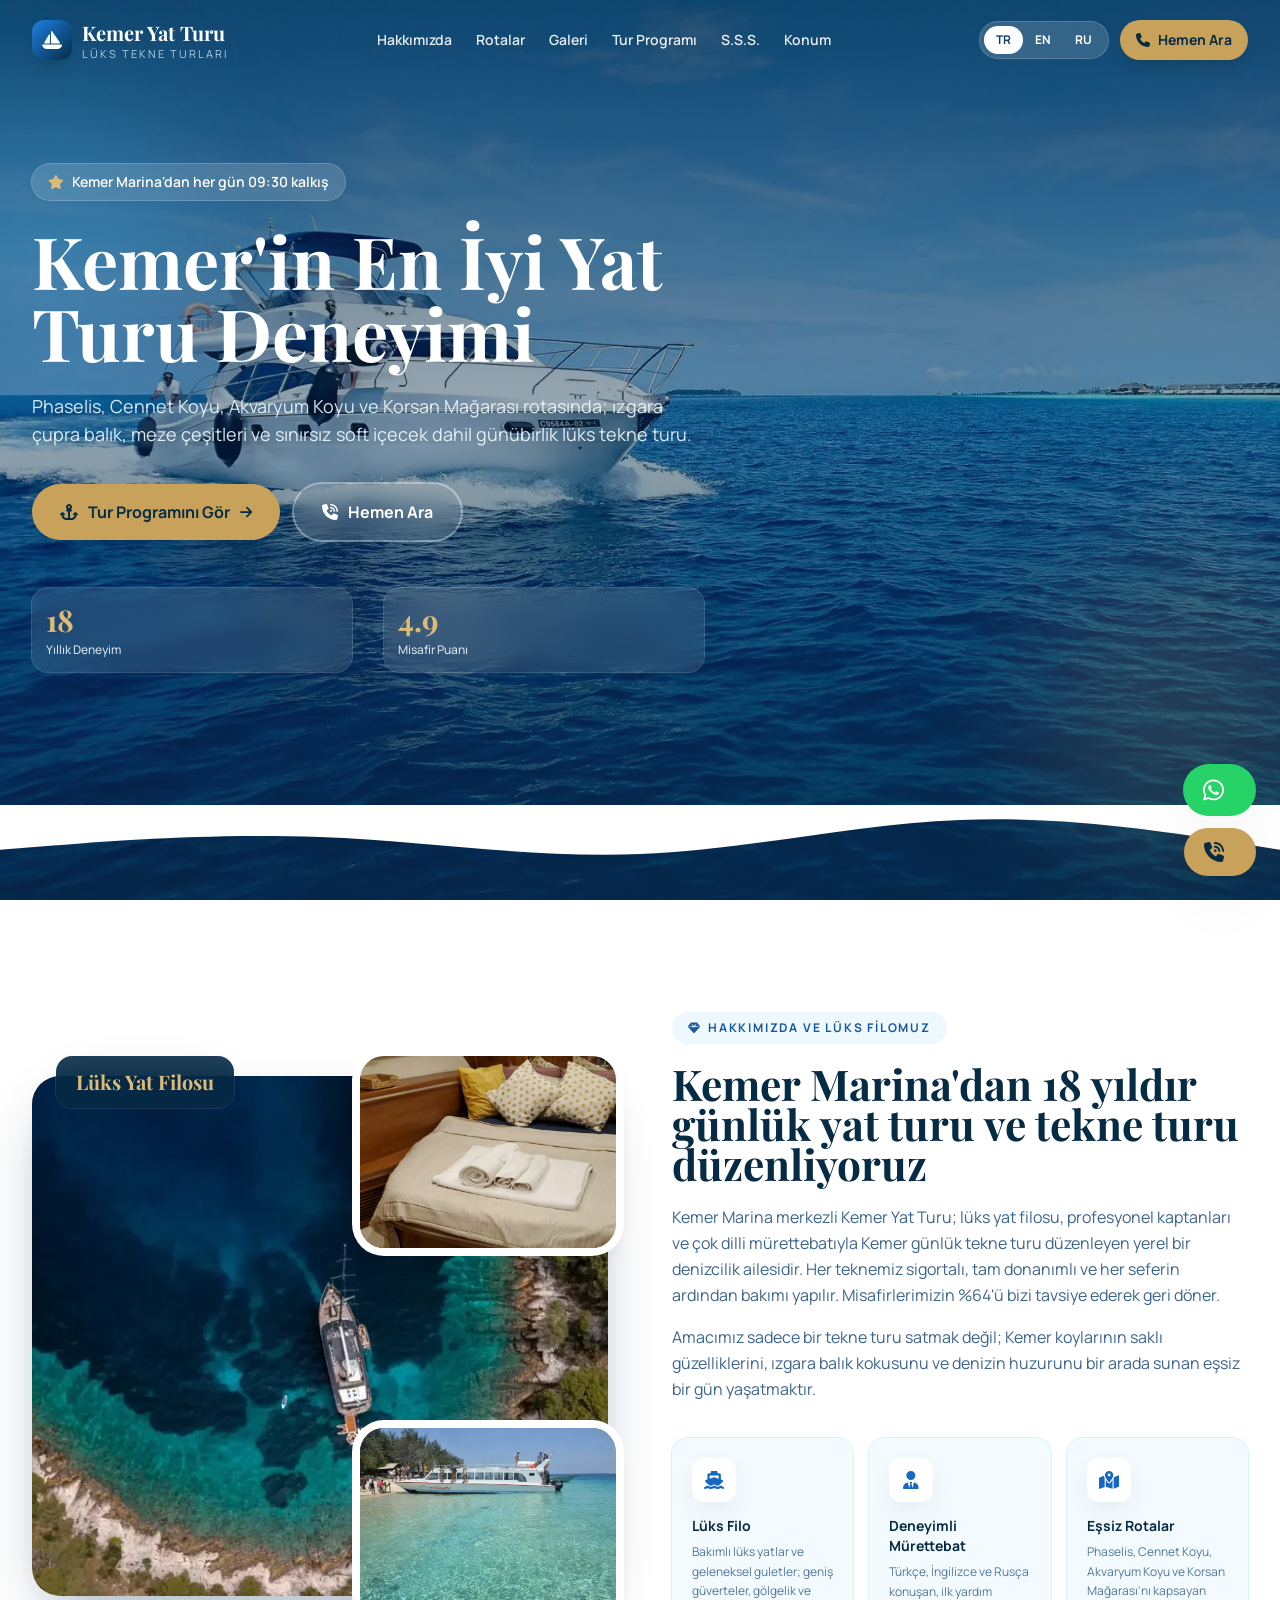
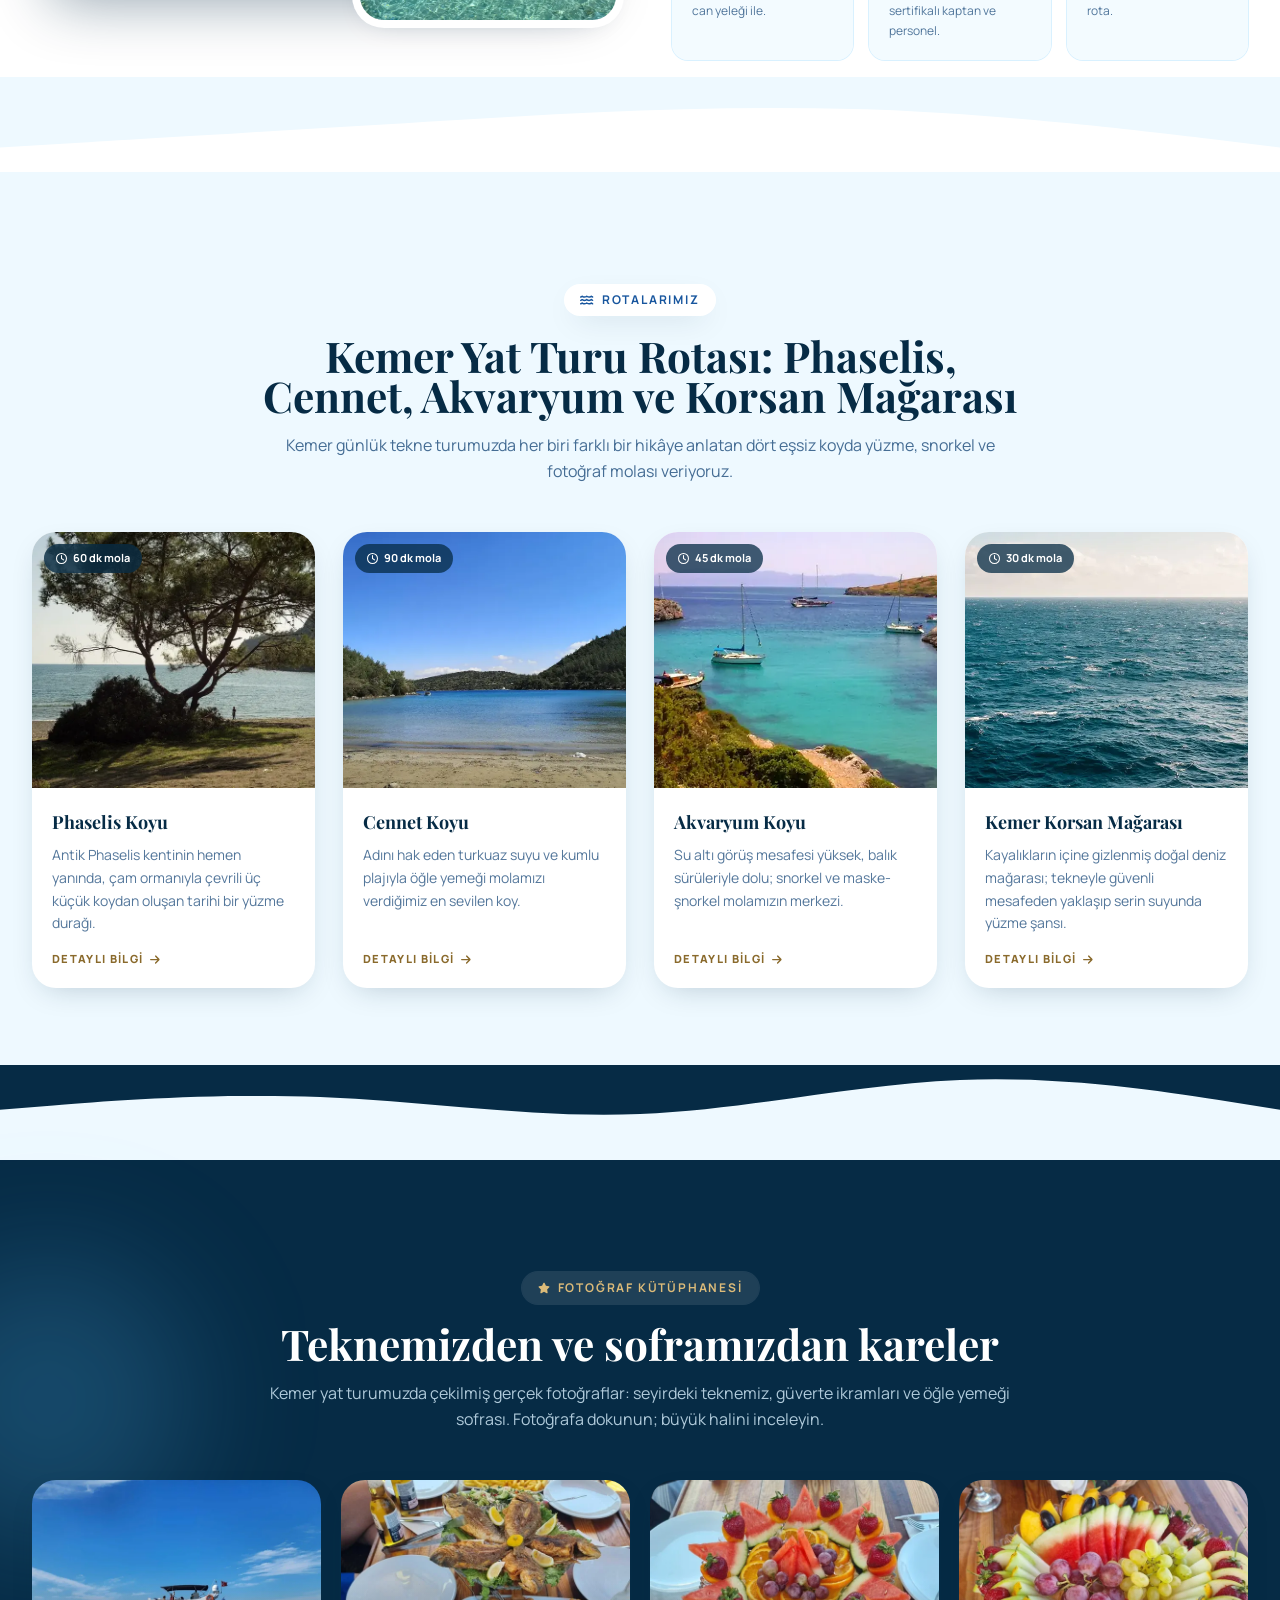
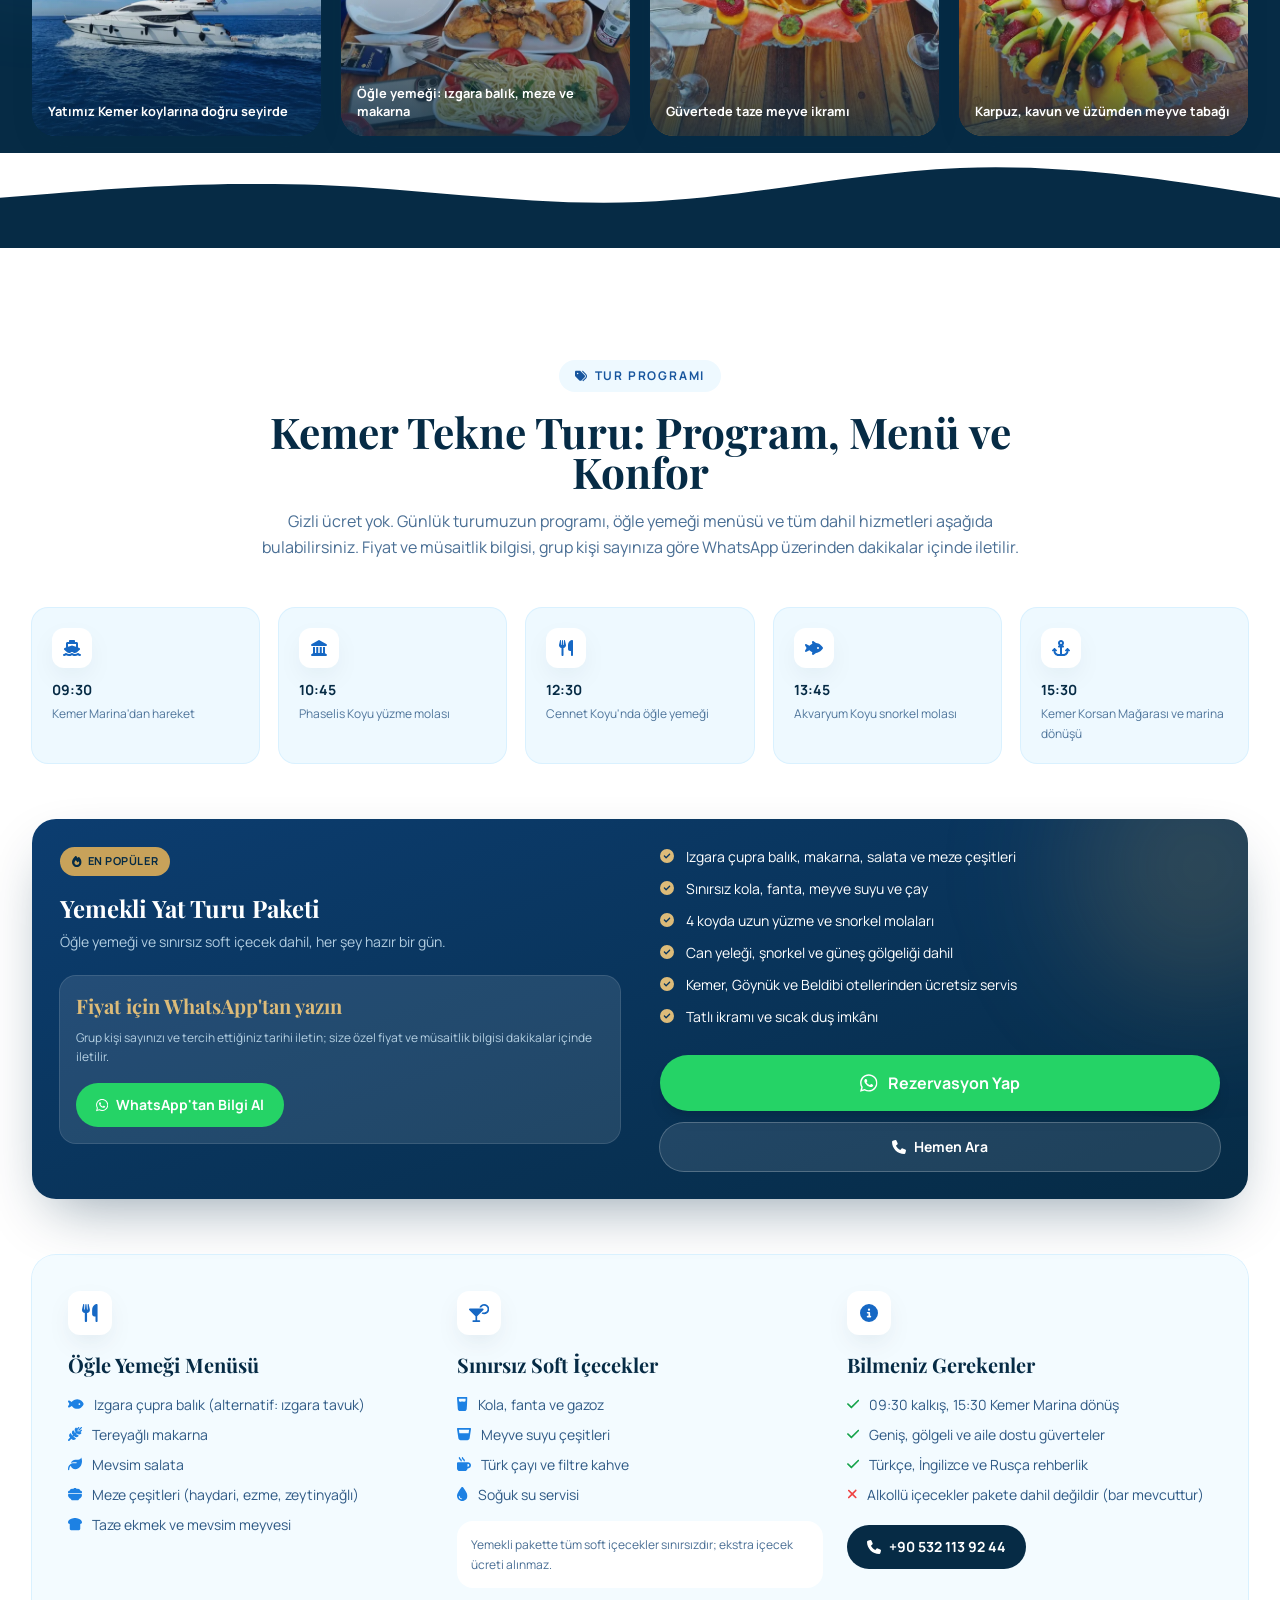
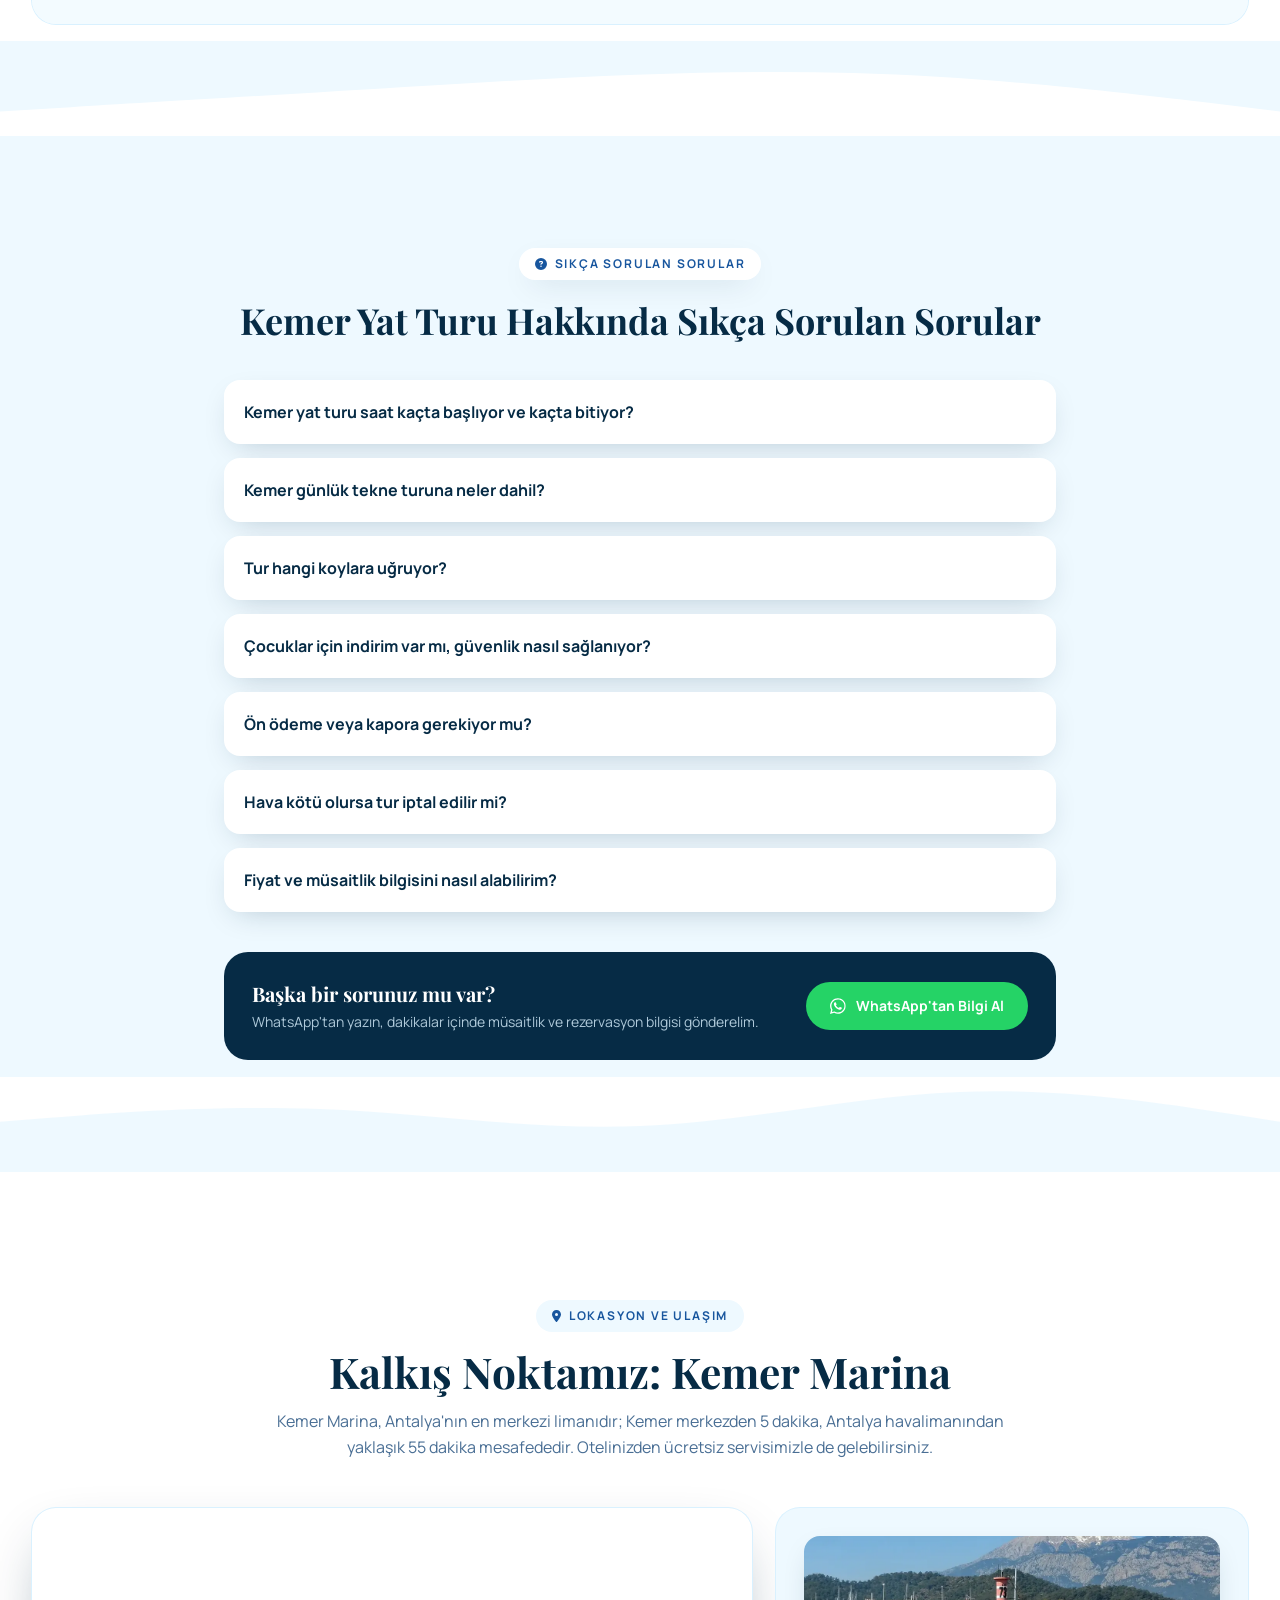
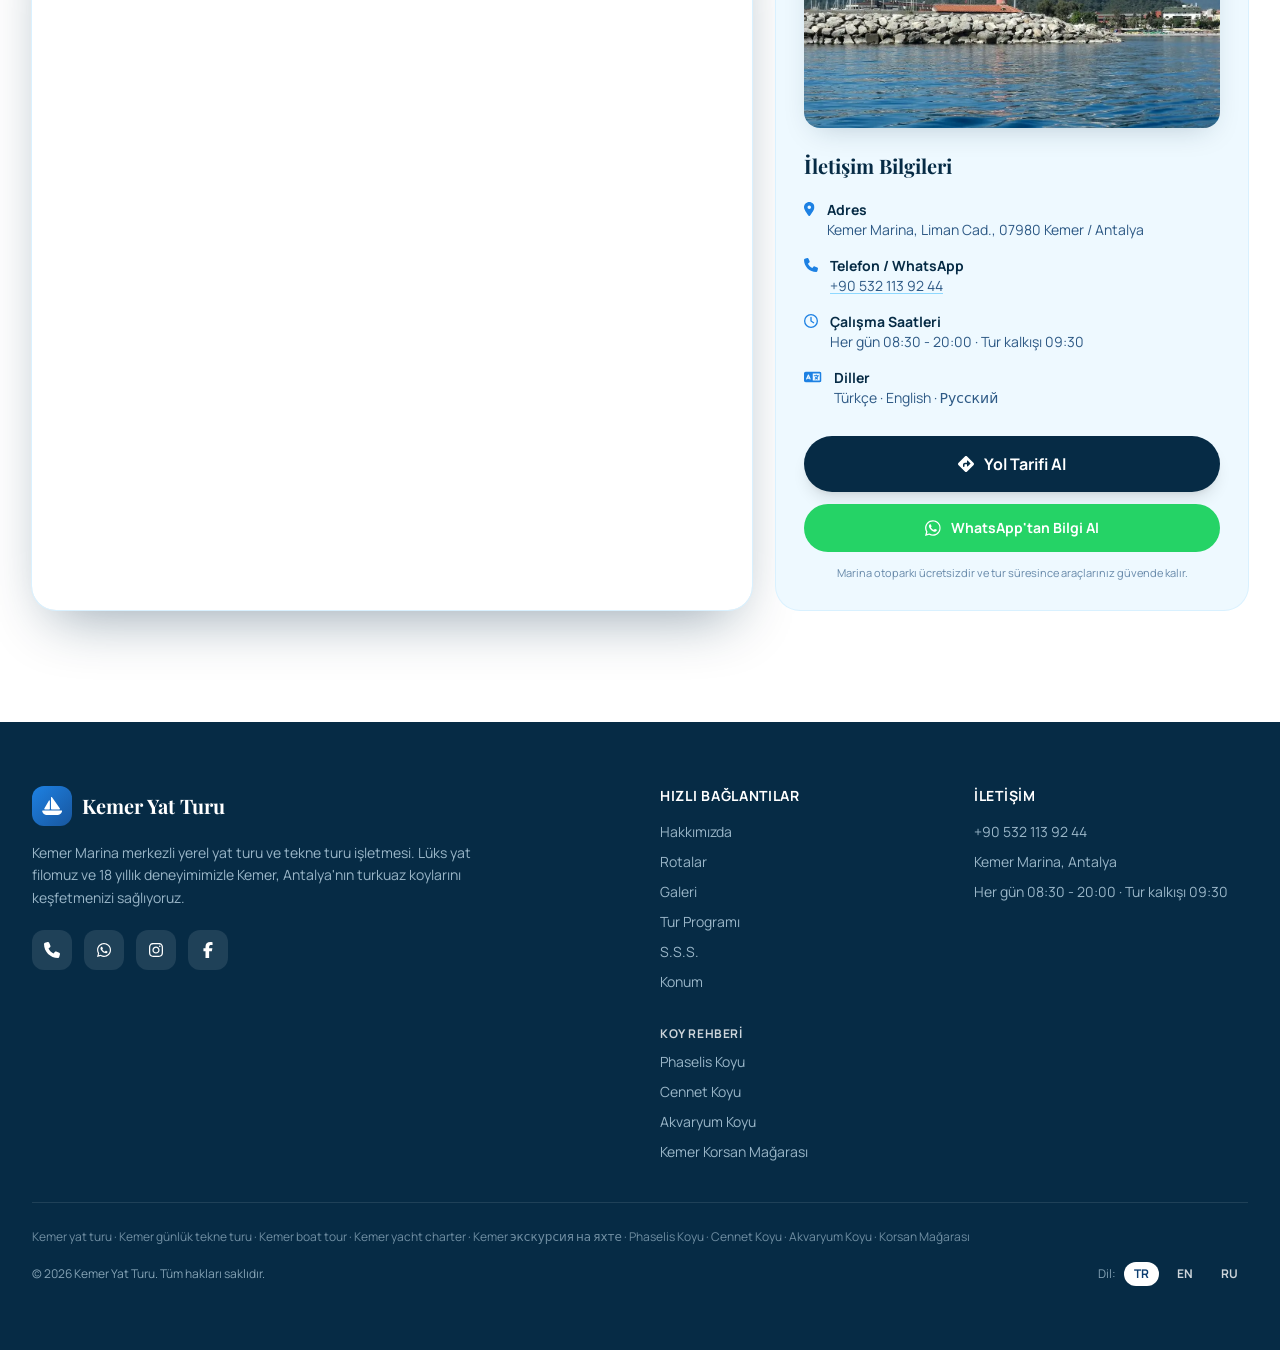
==== index.html @ eb27cef6 "Add files via upload" ====
<!DOCTYPE html>
<html lang="tr" dir="ltr">
<head>
<meta charset="UTF-8">
<meta name="viewport" content="width=device-width, initial-scale=1.0">
<meta name="theme-color" content="#062b45">

<!-- ============ TEMEL SEO ============ -->
<title>Kemer Yat Turu | Günlük Tekne Turu ve Koy Rotaları</title>
<meta name="description" content="Kemer yat turu &amp; günlük tekne turu: Phaselis, Cennet Koyu, Akvaryum Koyu ve Korsan Mağarası rotaları. 09:30 Kemer Marina kalkış, öğle yemeği ve sınırsız soft içecek dahil. Fiyat ve müsaitlik için WhatsApp'tan yazın.">
<meta name="format-detection" content="telephone=no, address=no, email=no">
<meta name="robots" content="index, follow, max-image-preview:large, max-snippet:-1">
<meta name="author" content="Kemer Yat Turu">
<link rel="canonical" href="https://www.kemeryatturu.com/">
<link rel="alternate" hreflang="tr" href="https://www.kemeryatturu.com/">
<link rel="alternate" hreflang="x-default" href="https://www.kemeryatturu.com/">

<!-- ============ OPEN GRAPH / TWITTER ============ -->
<meta property="og:type" content="website">
<meta property="og:site_name" content="Kemer Yat Turu">
<meta property="og:locale" content="tr_TR">
<meta property="og:locale:alternate" content="en_US">
<meta property="og:locale:alternate" content="ru_RU">
<meta property="og:title" content="Kemer Yat Turu | Kemer'in En İyi Yat Turu Deneyimi">
<meta property="og:description" content="Lüks yat filosu, Phaselis ve Cennet Koyu rotaları, öğün ve sınırsız içecek dahil günlük tekne turu. Kemer Marina'dan 09:30 kalkış.">
<meta property="og:url" content="https://www.kemeryatturu.com/">
<meta property="og:image" content="https://www.kemeryatturu.com/images/hero-yacht.jpg">
<meta property="og:image:type" content="image/jpeg">
<meta property="og:image:width" content="1920">
<meta property="og:image:height" content="1320">
<meta property="og:image:alt" content="Kemer'de turkuaz denizde seyreden lüks yat – günlük tekne turu">
<meta name="twitter:card" content="summary_large_image">
<meta name="twitter:title" content="Kemer Yat Turu | Kemer'in En İyi Yat Turu Deneyimi">
<meta name="twitter:description" content="Phaselis, Cennet Koyu, Akvaryum Koyu ve Korsan Mağarası rotalı günlük yat turu. Kemer Marina 09:30 kalkış.">
<meta name="twitter:image" content="https://www.kemeryatturu.com/images/hero-yacht.jpg">
<meta name="twitter:image:alt" content="Kemer'de turkuaz denizde seyreden lüks yat – günlük tekne turu">

<link rel="icon" href="data:image/svg+xml,%3Csvg xmlns='http://www.w3.org/2000/svg' viewBox='0 0 32 32'%3E%3Crect width='32' height='32' rx='7' fill='%23062b45'/%3E%3Cpath d='M6 21h20l-2 4H8z' fill='%2338bdf8'/%3E%3Cpath d='M16 6l8 13H8z' fill='%23c8a25a'/%3E%3C/svg%3E">

<!-- ============ PERFORMANS ============ -->
<link rel="preload" as="font" type="font/woff2" href="assets/fonts/playfair-display-700-latin.woff2" crossorigin>
<link rel="preload" as="font" type="font/woff2" href="assets/fonts/playfair-display-700-latin-ext.woff2" crossorigin>
<link rel="preload" as="image" href="images/hero-yacht-1080.webp" type="image/webp" media="(max-width: 767px)" fetchpriority="high">
<link rel="preload" as="image" href="images/hero-yacht.webp" type="image/webp" media="(min-width: 768px)" fetchpriority="high">
<!-- Fontlar: self-host (assets/fonts/*.woff2) - Google Fonts CDN bagimliligi yok.
     @font-face tanimlari sayfaya gomuldu; kritik yolda ek istek olusmaz. -->
<style>
/* ==========================================================================
   Yerel font tanimlari (self-host) - Google Fonts CDN yerine
   Manrope 400/500/600/700/800, Playfair Display 600/700 (latin + latin-ext)
   Onbellek: vercel.json -> /assets/fonts/*.woff2 (immutable, 1 yil)
   ========================================================================== */
@font-face{font-family:'Manrope';font-style:normal;font-weight:400;font-display:swap;src:url('assets/fonts/manrope-400-latin-ext.woff2') format('woff2');unicode-range:U+0100-02BA, U+02BD-02C5, U+02C7-02CC, U+02CE-02D7, U+02DD-02FF, U+0304, U+0308, U+0329, U+1D00-1DBF, U+1E00-1E9F, U+1EF2-1EFF, U+2020, U+20A0-20AB, U+20AD-20C0, U+2113, U+2C60-2C7F, U+A720-A7FF}
@font-face{font-family:'Manrope';font-style:normal;font-weight:400;font-display:swap;src:url('assets/fonts/manrope-400-latin.woff2') format('woff2');unicode-range:U+0000-00FF, U+0131, U+0152-0153, U+02BB-02BC, U+02C6, U+02DA, U+02DC, U+0304, U+0308, U+0329, U+2000-206F, U+20AC, U+2122, U+2191, U+2193, U+2212, U+2215, U+FEFF, U+FFFD}
@font-face{font-family:'Manrope';font-style:normal;font-weight:500;font-display:swap;src:url('assets/fonts/manrope-500-latin-ext.woff2') format('woff2');unicode-range:U+0100-02BA, U+02BD-02C5, U+02C7-02CC, U+02CE-02D7, U+02DD-02FF, U+0304, U+0308, U+0329, U+1D00-1DBF, U+1E00-1E9F, U+1EF2-1EFF, U+2020, U+20A0-20AB, U+20AD-20C0, U+2113, U+2C60-2C7F, U+A720-A7FF}
@font-face{font-family:'Manrope';font-style:normal;font-weight:500;font-display:swap;src:url('assets/fonts/manrope-500-latin.woff2') format('woff2');unicode-range:U+0000-00FF, U+0131, U+0152-0153, U+02BB-02BC, U+02C6, U+02DA, U+02DC, U+0304, U+0308, U+0329, U+2000-206F, U+20AC, U+2122, U+2191, U+2193, U+2212, U+2215, U+FEFF, U+FFFD}
@font-face{font-family:'Manrope';font-style:normal;font-weight:600;font-display:swap;src:url('assets/fonts/manrope-600-latin-ext.woff2') format('woff2');unicode-range:U+0100-02BA, U+02BD-02C5, U+02C7-02CC, U+02CE-02D7, U+02DD-02FF, U+0304, U+0308, U+0329, U+1D00-1DBF, U+1E00-1E9F, U+1EF2-1EFF, U+2020, U+20A0-20AB, U+20AD-20C0, U+2113, U+2C60-2C7F, U+A720-A7FF}
@font-face{font-family:'Manrope';font-style:normal;font-weight:600;font-display:swap;src:url('assets/fonts/manrope-600-latin.woff2') format('woff2');unicode-range:U+0000-00FF, U+0131, U+0152-0153, U+02BB-02BC, U+02C6, U+02DA, U+02DC, U+0304, U+0308, U+0329, U+2000-206F, U+20AC, U+2122, U+2191, U+2193, U+2212, U+2215, U+FEFF, U+FFFD}
@font-face{font-family:'Manrope';font-style:normal;font-weight:700;font-display:swap;src:url('assets/fonts/manrope-700-latin-ext.woff2') format('woff2');unicode-range:U+0100-02BA, U+02BD-02C5, U+02C7-02CC, U+02CE-02D7, U+02DD-02FF, U+0304, U+0308, U+0329, U+1D00-1DBF, U+1E00-1E9F, U+1EF2-1EFF, U+2020, U+20A0-20AB, U+20AD-20C0, U+2113, U+2C60-2C7F, U+A720-A7FF}
@font-face{font-family:'Manrope';font-style:normal;font-weight:700;font-display:swap;src:url('assets/fonts/manrope-700-latin.woff2') format('woff2');unicode-range:U+0000-00FF, U+0131, U+0152-0153, U+02BB-02BC, U+02C6, U+02DA, U+02DC, U+0304, U+0308, U+0329, U+2000-206F, U+20AC, U+2122, U+2191, U+2193, U+2212, U+2215, U+FEFF, U+FFFD}
@font-face{font-family:'Manrope';font-style:normal;font-weight:800;font-display:swap;src:url('assets/fonts/manrope-800-latin-ext.woff2') format('woff2');unicode-range:U+0100-02BA, U+02BD-02C5, U+02C7-02CC, U+02CE-02D7, U+02DD-02FF, U+0304, U+0308, U+0329, U+1D00-1DBF, U+1E00-1E9F, U+1EF2-1EFF, U+2020, U+20A0-20AB, U+20AD-20C0, U+2113, U+2C60-2C7F, U+A720-A7FF}
@font-face{font-family:'Manrope';font-style:normal;font-weight:800;font-display:swap;src:url('assets/fonts/manrope-800-latin.woff2') format('woff2');unicode-range:U+0000-00FF, U+0131, U+0152-0153, U+02BB-02BC, U+02C6, U+02DA, U+02DC, U+0304, U+0308, U+0329, U+2000-206F, U+20AC, U+2122, U+2191, U+2193, U+2212, U+2215, U+FEFF, U+FFFD}
@font-face{font-family:'Playfair Display';font-style:normal;font-weight:600;font-display:swap;src:url('assets/fonts/playfair-display-600-latin-ext.woff2') format('woff2');unicode-range:U+0100-02BA, U+02BD-02C5, U+02C7-02CC, U+02CE-02D7, U+02DD-02FF, U+0304, U+0308, U+0329, U+1D00-1DBF, U+1E00-1E9F, U+1EF2-1EFF, U+2020, U+20A0-20AB, U+20AD-20C0, U+2113, U+2C60-2C7F, U+A720-A7FF}
@font-face{font-family:'Playfair Display';font-style:normal;font-weight:600;font-display:swap;src:url('assets/fonts/playfair-display-600-latin.woff2') format('woff2');unicode-range:U+0000-00FF, U+0131, U+0152-0153, U+02BB-02BC, U+02C6, U+02DA, U+02DC, U+0304, U+0308, U+0329, U+2000-206F, U+20AC, U+2122, U+2191, U+2193, U+2212, U+2215, U+FEFF, U+FFFD}
@font-face{font-family:'Playfair Display';font-style:normal;font-weight:700;font-display:swap;src:url('assets/fonts/playfair-display-700-latin-ext.woff2') format('woff2');unicode-range:U+0100-02BA, U+02BD-02C5, U+02C7-02CC, U+02CE-02D7, U+02DD-02FF, U+0304, U+0308, U+0329, U+1D00-1DBF, U+1E00-1E9F, U+1EF2-1EFF, U+2020, U+20A0-20AB, U+20AD-20C0, U+2113, U+2C60-2C7F, U+A720-A7FF}
@font-face{font-family:'Playfair Display';font-style:normal;font-weight:700;font-display:swap;src:url('assets/fonts/playfair-display-700-latin.woff2') format('woff2');unicode-range:U+0000-00FF, U+0131, U+0152-0153, U+02BB-02BC, U+02C6, U+02DA, U+02DC, U+0304, U+0308, U+0329, U+2000-206F, U+20AC, U+2122, U+2191, U+2193, U+2212, U+2215, U+FEFF, U+FFFD}
</style>

<!-- Tailwind CSS: cdn.tailwindcss.com betigi kaldirildi. Kullanilan siniflar derlenmis halde
     assets/tailwind.min.css dosyasinda durur (daha hizli acilis, tarayicida JIT derleme yok).
     Bu link, ozel CSS'ten SONRA gelir; boylece esit ozgullukte Tailwind kurallari kazanir (onceki sira korunur).
     ONEMLI: HTML'e yeni bir Tailwind sinifi (ornek: yeni renk, yeni bosluk degeri) eklerseniz bu dosya
     yeniden uretilmelidir; aksi halde o sinif gorunmez. Mevcut siniflarin degistirilmesi gerekmez. -->

<style>
  :root { scroll-behavior: smooth; scroll-padding-top: 84px; }
  body { overflow-x: hidden; }
  /* Bolumler arasi dalga gecisleri */
  .wave-divider { position: absolute; left: 0; width: 100%; line-height: 0; z-index: 10; pointer-events: none; }
  .wave-top { top: -1px; }
  .wave-bottom { bottom: -1px; transform: rotate(180deg); }
  .wave-divider svg { display: block; width: 100%; height: 58px; }
  @media (min-width: 768px) { .wave-divider svg { height: 96px; } }
  /* Kaydirma ile yumusak gorunum */
  .reveal { opacity: 0; transform: translateY(28px); transition: opacity .7s ease, transform .7s ease; will-change: opacity, transform; }
  .reveal.is-visible { opacity: 1; transform: none; }
  /* Rota kartlari hover buyume efekti */
  .bay-card img { transition: transform .7s cubic-bezier(.2,.7,.3,1); }
  .bay-card:hover img, .bay-card:focus-within img { transform: scale(1.09); }
  .bay-card { transition: transform .45s cubic-bezier(.2,.7,.3,1), box-shadow .45s ease; }
  .bay-card:hover, .bay-card:focus-within { transform: translateY(-8px); box-shadow: 0 28px 50px -22px rgba(6,43,69,.55); }
  /* Koy karti -> detay sayfasi baglantisi (stretched link):
     baslik bir baglanti, ::after katmani kartin tamamini tiklanabilir yapar. */
  .bay-card { position: relative; display: flex; flex-direction: column; }
  .bay-card > .p-5 { display: flex; flex-direction: column; flex: 1 1 auto; }
  .bay-link { color: inherit; }
  .bay-link::after { content: ""; position: absolute; inset: 0; z-index: 5; }
  .bay-link:focus-visible { outline: none; }
  .bay-link:focus-visible::after { outline: 3px solid #c8a25a; outline-offset: 3px; border-radius: 1.5rem; }
  .bay-card:hover .bay-link, .bay-card:focus-within .bay-link { text-decoration: underline; text-decoration-color: #c8a25a; text-decoration-thickness: 3px; text-underline-offset: 4px; }
  /* "Detayli bilgi" ipucu: gorsel ipucu, baglanti adini kirletmemesi icin aria-hidden */
  .bay-more { display: inline-flex; align-items: center; gap: .4rem; margin-top: auto; padding-top: 1rem; font-size: .7rem; font-weight: 800; letter-spacing: .12em; text-transform: uppercase; color: #8a6a2c; transition: gap .3s ease, color .3s ease; }
  .bay-card:hover .bay-more, .bay-card:focus-within .bay-more { gap: .7rem; color: #6f5522; }
  /* Hero arka plani: tam ekran deniz/yat gorseli */
  .hero-bg { --hero-grad: linear-gradient(180deg, rgba(6,43,69,.74) 0%, rgba(6,43,69,.42) 45%, rgba(6,43,69,.80) 100%); background-image: var(--hero-grad), url('images/hero-yacht.jpg'); background-size: cover; background-position: center; }
  /* WebP destekleyen tarayicilarda %57 daha kucuk gorsel; desteklemeyende ust satirdaki jpg kullanilir */
  .hero-bg { background-image: var(--hero-grad), -webkit-image-set(url('images/hero-yacht.webp') type('image/webp'), url('images/hero-yacht.jpg') type('image/jpeg')); background-image: var(--hero-grad), image-set(url('images/hero-yacht.webp') type('image/webp'), url('images/hero-yacht.jpg') type('image/jpeg')); }
  /* Mobil (<= 767px): ayni gorselin 1080 px genisligindeki kucultulmus surumu (274 KB -> 87 KB) */
  @media (max-width: 767px) { .hero-bg { background-image: var(--hero-grad), url('images/hero-yacht-1080.webp'); } }
  .lang-btn.is-active { background: #fff; color: #0c3d70; }
  .sticky-cta a:active { transform: scale(.97); }
  .faq-chevron { transition: transform .3s ease; }
  details.faq[open] .faq-chevron { transform: rotate(180deg); }
  /* S.S.S. sorusu: yazi satiri (20px) yerine tum kart genisliginde 44px'lik dokunma alani.
     Negatif margin sayesinde gorsel yerlesim degismez (WCAG 2.5.5 / mobil tap-target). */
  details.faq > summary { padding-top: 12px; padding-bottom: 12px; margin-top: -12px; margin-bottom: -12px; }
  .price-featured { background: linear-gradient(160deg, #0c3d70 0%, #062b45 100%); }
  /* Ikonlar: Font Awesome CDN yerine sayfaya gomulu SVG sprite kullanilir (bkz. <body> basi).
     Boyut, bulundugu metnin font-size'ina uyar; renk currentColor'dan alinir. */
  .i { height: 1em; width: auto; display: inline-block; vertical-align: -.125em; fill: currentColor; flex: none; }
  /* ===== Galeri (fotograf kutuphanesi): tiklanabilir kart + buyutme penceresi =====
     Kart bir <button>'dur: tiklaninca ayni fotografi buyuk halde gosterir (lightbox).
     Yeni Tailwind sinifi kullanilmadi; derlenmis CSS'in yeniden uretilmesi gerekmez. */
  .galeri-kart { position: relative; display: block; width: 100%; overflow: hidden; border-radius: 1.5rem; cursor: zoom-in; }
  .galeri-kart img { transition: transform .7s cubic-bezier(.2,.7,.3,1); }
  .galeri-kart:hover img, .galeri-kart:focus-within img { transform: scale(1.07); }
  .galeri-kart:focus-visible { outline: 3px solid #c8a25a; outline-offset: 3px; }
  .galeri-perde { position: absolute; inset: 0; background: linear-gradient(180deg, rgba(6,43,69,0) 40%, rgba(6,43,69,.74) 100%); }
  .galeri-yazi { position: absolute; left: 1rem; right: 1rem; bottom: 1rem; color: #fff; font-size: .8rem; font-weight: 700; line-height: 1.35; text-align: left; }
  /* Buyutme penceresi (lightbox): klavye ve mobil dokunma icin 44px hedefler */
  #galeri-lightbox { position: fixed; inset: 0; z-index: 90; display: none; }
  #galeri-lightbox.is-open { display: flex; align-items: center; justify-content: center; }
  body.lb-acik { overflow: hidden; }
  .lb-perde { position: absolute; inset: 0; background: rgba(4,25,41,.95); }
  /* Kisa ekranlarda (yatay telefon) icerik tasmasin: pencere kendi icinde kaydirilir.
     Ust bosluk, sag ustteki Kapat butonunun gorselin uzerine binmemesini saglar. */
  .lb-ic { position: relative; z-index: 1; display: flex; flex-direction: column; align-items: center; gap: .85rem; width: 100%; max-width: 1100px; max-height: 100vh; overflow-y: auto; padding: 3.5rem 1rem 1.25rem; }
  .lb-resim { width: auto; height: auto; max-width: 100%; max-height: 74vh; object-fit: contain; border-radius: 1.25rem; background: #062b45; }
  .lb-alt { max-width: 60ch; color: #dbe9f4; font-size: .82rem; line-height: 1.5; text-align: center; }
  .lb-kontroller { display: flex; align-items: center; justify-content: center; gap: .5rem; flex-wrap: wrap; }
  .lb-btn { display: inline-flex; align-items: center; justify-content: center; gap: .4rem; min-height: 44px; min-width: 44px; padding: .55rem .9rem; border-radius: 999px; background: rgba(255,255,255,.16); color: #fff; font-size: .78rem; font-weight: 700; transition: background .3s ease, color .3s ease; }
  .lb-btn:hover, .lb-btn:focus-visible { background: #c8a25a; color: #062b45; }
  .lb-btn:focus-visible { outline: 2px solid #fff; outline-offset: 2px; }
  .lb-geri svg { transform: rotate(180deg); }
  .lb-sayac { min-width: 4.5rem; text-align: center; color: #fff; font-size: .78rem; font-weight: 800; letter-spacing: .08em; }
  .lb-kapat { position: absolute; top: .5rem; right: .5rem; z-index: 2; }
  ::selection { background: #c8a25a; color: #062b45; }
  @media (prefers-reduced-motion: reduce) { * { animation: none !important; transition: none !important; } html { scroll-behavior: auto; } }
</style>
<style>
/* Kemer Yat Turu - Tailwind CSS (derlenmis statik surum) */
*,::before,::after{--tw-border-spacing-x:0;--tw-border-spacing-y:0;--tw-translate-x:0;--tw-translate-y:0;--tw-rotate:0;--tw-skew-x:0;--tw-skew-y:0;--tw-scale-x:1;--tw-scale-y:1;--tw-pan-x:;--tw-pan-y:;--tw-pinch-zoom:;--tw-scroll-snap-strictness:proximity;--tw-gradient-from-position:;--tw-gradient-via-position:;--tw-gradient-to-position:;--tw-ordinal:;--tw-slashed-zero:;--tw-numeric-figure:;--tw-numeric-spacing:;--tw-numeric-fraction:;--tw-ring-inset:;--tw-ring-offset-width:0px;--tw-ring-offset-color:#fff;--tw-ring-color:rgb(59 130 246 / 0.5);--tw-ring-offset-shadow:0 0 #0000;--tw-ring-shadow:0 0 #0000;--tw-shadow:0 0 #0000;--tw-shadow-colored:0 0 #0000;--tw-blur:;--tw-brightness:;--tw-contrast:;--tw-grayscale:;--tw-hue-rotate:;--tw-invert:;--tw-saturate:;--tw-sepia:;--tw-drop-shadow:;--tw-backdrop-blur:;--tw-backdrop-brightness:;--tw-backdrop-contrast:;--tw-backdrop-grayscale:;--tw-backdrop-hue-rotate:;--tw-backdrop-invert:;--tw-backdrop-opacity:;--tw-backdrop-saturate:;--tw-backdrop-sepia:;--tw-contain-size:;--tw-contain-layout:;--tw-contain-paint:;--tw-contain-style:}::backdrop{--tw-border-spacing-x:0;--tw-border-spacing-y:0;--tw-translate-x:0;--tw-translate-y:0;--tw-rotate:0;--tw-skew-x:0;--tw-skew-y:0;--tw-scale-x:1;--tw-scale-y:1;--tw-pan-x:;--tw-pan-y:;--tw-pinch-zoom:;--tw-scroll-snap-strictness:proximity;--tw-gradient-from-position:;--tw-gradient-via-position:;--tw-gradient-to-position:;--tw-ordinal:;--tw-slashed-zero:;--tw-numeric-figure:;--tw-numeric-spacing:;--tw-numeric-fraction:;--tw-ring-inset:;--tw-ring-offset-width:0px;--tw-ring-offset-color:#fff;--tw-ring-color:rgb(59 130 246 / 0.5);--tw-ring-offset-shadow:0 0 #0000;--tw-ring-shadow:0 0 #0000;--tw-shadow:0 0 #0000;--tw-shadow-colored:0 0 #0000;--tw-blur:;--tw-brightness:;--tw-contrast:;--tw-grayscale:;--tw-hue-rotate:;--tw-invert:;--tw-saturate:;--tw-sepia:;--tw-drop-shadow:;--tw-backdrop-blur:;--tw-backdrop-brightness:;--tw-backdrop-contrast:;--tw-backdrop-grayscale:;--tw-backdrop-hue-rotate:;--tw-backdrop-invert:;--tw-backdrop-opacity:;--tw-backdrop-saturate:;--tw-backdrop-sepia:;--tw-contain-size:;--tw-contain-layout:;--tw-contain-paint:;--tw-contain-style:}*,::after,::before{box-sizing:border-box;border-width:0;border-style:solid;border-color:#e5e7eb}::after,::before{--tw-content:''}:host,html{line-height:1.5;-webkit-text-size-adjust:100%;-moz-tab-size:4;tab-size:4;font-family:Manrope,system-ui,-apple-system,Segoe UI,sans-serif;font-feature-settings:normal;font-variation-settings:normal;-webkit-tap-highlight-color:transparent}body{margin:0;line-height:inherit}hr{height:0;color:inherit;border-top-width:1px}abbr:where([title]){-webkit-text-decoration:underline dotted;text-decoration:underline dotted}h1,h2,h3,h4,h5,h6{font-size:inherit;font-weight:inherit}a{color:inherit;text-decoration:inherit}b,strong{font-weight:bolder}code,kbd,pre,samp{font-family:ui-monospace,SFMono-Regular,Menlo,Monaco,Consolas,"Liberation Mono","Courier New",monospace;font-feature-settings:normal;font-variation-settings:normal;font-size:1em}small{font-size:80%}sub,sup{font-size:75%;line-height:0;position:relative;vertical-align:baseline}sub{bottom:-.25em}sup{top:-.5em}table{text-indent:0;border-color:inherit;border-collapse:collapse}button,input,optgroup,select,textarea{font-family:inherit;font-feature-settings:inherit;font-variation-settings:inherit;font-size:100%;font-weight:inherit;line-height:inherit;letter-spacing:inherit;color:inherit;margin:0;padding:0}button,select{text-transform:none}button,input:where([type=button]),input:where([type=reset]),input:where([type=submit]){-webkit-appearance:button;background-color:transparent;background-image:none}:-moz-focusring{outline:auto}:-moz-ui-invalid{box-shadow:none}progress{vertical-align:baseline}::-webkit-inner-spin-button,::-webkit-outer-spin-button{height:auto}[type=search]{-webkit-appearance:textfield;outline-offset:-2px}::-webkit-search-decoration{-webkit-appearance:none}::-webkit-file-upload-button{-webkit-appearance:button;font:inherit}summary{display:list-item}blockquote,dd,dl,figure,h1,h2,h3,h4,h5,h6,hr,p,pre{margin:0}fieldset{margin:0;padding:0}legend{padding:0}menu,ol,ul{list-style:none;margin:0;padding:0}dialog{padding:0}textarea{resize:vertical}input::placeholder,textarea::placeholder{opacity:1;color:#9ca3af}[role=button],button{cursor:pointer}:disabled{cursor:default}audio,canvas,embed,iframe,img,object,svg,video{display:block;vertical-align:middle}img,video{max-width:100%;height:auto}[hidden]:where(:not([hidden=until-found])){display:none}.sr-only{position:absolute;width:1px;height:1px;padding:0;margin:-1px;overflow:hidden;clip:rect(0,0,0,0);white-space:nowrap;border-width:0}.pointer-events-none{pointer-events:none}.fixed{position:fixed}.absolute{position:absolute}.relative{position:relative}.inset-x-0{left:0px;right:0px}.-bottom-6{bottom:-1.5rem}.-left-24{left:-6rem}.-right-16{right:-4rem}.-right-2{right:-0.5rem}.-right-20{right:-5rem}.-top-20{top:-5rem}.-top-5{top:-1.25rem}.bottom-10{bottom:2.5rem}.left-3{left:0.75rem}.left-4{left:1rem}.top-0{top:0px}.top-24{top:6rem}.top-3{top:0.75rem}.bottom-0{bottom:0px}.bottom-6{bottom:1.5rem}.right-6{right:1.5rem}.z-50{z-index:50}.order-last{order:9999}.mx-auto{margin-left:auto;margin-right:auto}.mb-3{margin-bottom:0.75rem}.mt-0\.5{margin-top:0.125rem}.mt-1{margin-top:0.25rem}.mt-1\.5{margin-top:0.375rem}.mt-10{margin-top:2.5rem}.mt-12{margin-top:3rem}.mt-14{margin-top:3.5rem}.mt-2{margin-top:0.5rem}.mt-3{margin-top:0.75rem}.mt-3\.5{margin-top:0.875rem}.mt-4{margin-top:1rem}.mt-5{margin-top:1.25rem}.mt-6{margin-top:1.5rem}.mt-7{margin-top:1.75rem}.mt-9{margin-top:2.25rem}.block{display:block}.flex{display:flex}.inline-flex{display:inline-flex}.grid{display:grid}.hidden{display:none}.h-10{height:2.5rem}.h-11{height:2.75rem}.h-16{height:4rem}.h-40{height:10rem}.h-56{height:14rem}.h-64{height:16rem}.h-72{height:18rem}.h-80{height:20rem}.h-\[320px\]{height:320px}.min-h-\[100svh\]{min-height:100svh}.w-10{width:2.5rem}.w-11{width:2.75rem}.w-56{width:14rem}.w-64{width:16rem}.w-72{width:18rem}.w-80{width:20rem}.w-full{width:100%}.max-w-2xl{max-width:42rem}.max-w-3xl{max-width:48rem}.max-w-4xl{max-width:56rem}.max-w-7xl{max-width:80rem}.max-w-0{max-width:0px}.max-w-md{max-width:28rem}.shrink-0{flex-shrink:0}.cursor-pointer{cursor:pointer}.grid-cols-3{grid-template-columns:repeat(3,minmax(0,1fr))}.grid-cols-2{grid-template-columns:repeat(2,minmax(0,1fr))}.flex-col{flex-direction:column}.place-items-center{place-items:center}.items-start{align-items:flex-start}.items-end{align-items:flex-end}.items-center{align-items:center}.items-stretch{align-items:stretch}.justify-center{justify-content:center}.justify-between{justify-content:space-between}.gap-1{gap:0.25rem}.gap-1\.5{gap:0.375rem}.gap-12{gap:3rem}.gap-2{gap:0.5rem}.gap-2\.5{gap:0.625rem}.gap-3{gap:0.75rem}.gap-3\.5{gap:0.875rem}.gap-4{gap:1rem}.gap-5{gap:1.25rem}.gap-6{gap:1.5rem}.gap-8{gap:2rem}.gap-10{gap:2.5rem}.space-y-2\.5>:not([hidden]) ~:not([hidden]){--tw-space-y-reverse:0;margin-top:calc(0.625rem * calc(1 - var(--tw-space-y-reverse)));margin-bottom:calc(0.625rem * var(--tw-space-y-reverse))}.space-y-3>:not([hidden]) ~:not([hidden]){--tw-space-y-reverse:0;margin-top:calc(0.75rem * calc(1 - var(--tw-space-y-reverse)));margin-bottom:calc(0.75rem * var(--tw-space-y-reverse))}.space-y-3\.5>:not([hidden]) ~:not([hidden]){--tw-space-y-reverse:0;margin-top:calc(0.875rem * calc(1 - var(--tw-space-y-reverse)));margin-bottom:calc(0.875rem * var(--tw-space-y-reverse))}.space-y-4>:not([hidden]) ~:not([hidden]){--tw-space-y-reverse:0;margin-top:calc(1rem * calc(1 - var(--tw-space-y-reverse)));margin-bottom:calc(1rem * var(--tw-space-y-reverse))}.overflow-hidden{overflow:hidden}.whitespace-nowrap{white-space:nowrap}.rounded-2xl{border-radius:1rem}.rounded-3xl{border-radius:1.5rem}.rounded-\[28px\]{border-radius:28px}.rounded-full{border-radius:9999px}.rounded-xl{border-radius:0.75rem}.border-0{border-width:0px}.border-t{border-top-width:1px}.border-white\/10{border-color:rgb(255 255 255 / 0.1)}.bg-\[\#25D366\]{--tw-bg-opacity:1;background-color:rgb(37 211 102 / var(--tw-bg-opacity,1))}.bg-gold-500{--tw-bg-opacity:1;background-color:rgb(200 162 90 / var(--tw-bg-opacity,1))}.bg-gold-500\/15{background-color:rgb(200 162 90 / 0.15)}.bg-gold-500\/20{background-color:rgb(200 162 90 / 0.2)}.bg-ocean-400\/20{background-color:rgb(89 192 255 / 0.2)}.bg-ocean-50{--tw-bg-opacity:1;background-color:rgb(238 249 255 / var(--tw-bg-opacity,1))}.bg-ocean-50\/70{background-color:rgb(238 249 255 / 0.7)}.bg-ocean-950{--tw-bg-opacity:1;background-color:rgb(6 43 69 / var(--tw-bg-opacity,1))}.bg-ocean-950\/75{background-color:rgb(6 43 69 / 0.75)}.bg-ocean-950\/90{background-color:rgb(6 43 69 / 0.9)}.bg-ocean-950\/95{background-color:rgb(6 43 69 / 0.95)}.bg-white{--tw-bg-opacity:1;background-color:rgb(255 255 255 / var(--tw-bg-opacity,1))}.bg-white\/10{background-color:rgb(255 255 255 / 0.1)}.bg-white\/15{background-color:rgb(255 255 255 / 0.15)}.bg-gradient-to-br{background-image:linear-gradient(to bottom right,var(--tw-gradient-stops))}.from-ocean-600{--tw-gradient-from:#1d81e3 var(--tw-gradient-from-position);--tw-gradient-to:rgb(29 129 227 / 0) var(--tw-gradient-to-position);--tw-gradient-stops:var(--tw-gradient-from),var(--tw-gradient-to)}.to-ocean-950{--tw-gradient-to:#062b45 var(--tw-gradient-to-position)}.to-ocean-800{--tw-gradient-to:#18569e var(--tw-gradient-to-position)}.object-cover{object-fit:cover}.p-1{padding:0.25rem}.p-3\.5{padding:0.875rem}.p-4{padding:1rem}.p-5{padding:1.25rem}.p-7{padding:1.75rem}.p-3{padding:0.75rem}.px-2\.5{padding-left:0.625rem;padding-right:0.625rem}.px-3{padding-left:0.75rem;padding-right:0.75rem}.px-4{padding-left:1rem;padding-right:1rem}.px-5{padding-left:1.25rem;padding-right:1.25rem}.px-6{padding-left:1.5rem;padding-right:1.5rem}.px-7{padding-left:1.75rem;padding-right:1.75rem}.py-1\.5{padding-top:0.375rem;padding-bottom:0.375rem}.py-2{padding-top:0.5rem;padding-bottom:0.5rem}.py-2\.5{padding-top:0.625rem;padding-bottom:0.625rem}.py-20{padding-top:5rem;padding-bottom:5rem}.py-3{padding-top:0.75rem;padding-bottom:0.75rem}.py-3\.5{padding-top:0.875rem;padding-bottom:0.875rem}.py-4{padding-top:1rem;padding-bottom:1rem}.py-1{padding-top:0.25rem;padding-bottom:0.25rem}.pb-2{padding-bottom:0.5rem}.pb-20{padding-bottom:5rem}.pb-32{padding-bottom:8rem}.pt-24{padding-top:6rem}.pt-16{padding-top:4rem}.pt-6{padding-top:1.5rem}.text-center{text-align:center}.font-display{font-family:"Playfair Display",Georgia,serif}.font-sans{font-family:Manrope,system-ui,-apple-system,Segoe UI,sans-serif}.text-2xl{font-size:1.5rem;line-height:2rem}.text-3xl{font-size:1.875rem;line-height:2.25rem}.text-4xl{font-size:2.25rem;line-height:2.5rem}.text-5xl{font-size:3rem;line-height:1}.text-\[10px\]{font-size:10px}.text-\[11px\]{font-size:11px}.text-base{font-size:1rem;line-height:1.5rem}.text-lg{font-size:1.125rem;line-height:1.75rem}.text-sm{font-size:0.875rem;line-height:1.25rem}.text-xl{font-size:1.25rem;line-height:1.75rem}.text-xs{font-size:0.75rem;line-height:1rem}.font-bold{font-weight:700}.font-medium{font-weight:500}.font-semibold{font-weight:600}.uppercase{text-transform:uppercase}.leading-\[1\.1\]{line-height:1.1}.leading-relaxed{line-height:1.625}.leading-tight{line-height:1.25}.tracking-\[0\.15em\]{letter-spacing:0.15em}.tracking-\[0\.18em\]{letter-spacing:0.18em}.tracking-wider{letter-spacing:0.05em}.text-gold-400{--tw-text-opacity:1;color:rgb(220 187 121 / var(--tw-text-opacity,1))}.text-green-600{--tw-text-opacity:1;color:rgb(22 163 74 / var(--tw-text-opacity,1))}.text-ocean-100\/70{color:rgb(217 241 255 / 0.7)}.text-ocean-100\/80{color:rgb(217 241 255 / 0.8)}.text-ocean-50{--tw-text-opacity:1;color:rgb(238 249 255 / var(--tw-text-opacity,1))}.text-ocean-50\/85{color:rgb(238 249 255 / 0.85)}.text-ocean-50\/90{color:rgb(238 249 255 / 0.9)}.text-ocean-600{--tw-text-opacity:1;color:rgb(29 129 227 / var(--tw-text-opacity,1))}.text-ocean-700{--tw-text-opacity:1;color:rgb(22 104 196 / var(--tw-text-opacity,1))}.text-ocean-800{--tw-text-opacity:1;color:rgb(24 86 158 / var(--tw-text-opacity,1))}.text-ocean-900\/70{color:rgb(12 61 112 / 0.7)}.text-ocean-900\/75{color:rgb(12 61 112 / 0.75)}.text-ocean-900\/80{color:rgb(12 61 112 / 0.8)}.text-ocean-900\/85{color:rgb(12 61 112 / 0.85)}.text-ocean-950{--tw-text-opacity:1;color:rgb(6 43 69 / var(--tw-text-opacity,1))}.text-red-500{--tw-text-opacity:1;color:rgb(239 68 68 / var(--tw-text-opacity,1))}.text-white{--tw-text-opacity:1;color:rgb(255 255 255 / var(--tw-text-opacity,1))}.text-white\/90{color:rgb(255 255 255 / 0.9)}.text-ocean-100{--tw-text-opacity:1;color:rgb(217 241 255 / var(--tw-text-opacity,1))}.text-ocean-100\/50{color:rgb(217 241 255 / 0.5)}.text-ocean-100\/60{color:rgb(217 241 255 / 0.6)}.text-ocean-900\/60{color:rgb(12 61 112 / 0.6)}.text-white\/80{color:rgb(255 255 255 / 0.8)}.underline{-webkit-text-decoration-line:underline;text-decoration-line:underline}.decoration-ocean-300{-webkit-text-decoration-color:#8ed8ff;text-decoration-color:#8ed8ff}.underline-offset-2{text-underline-offset:2px}.antialiased{-webkit-font-smoothing:antialiased;-moz-osx-font-smoothing:grayscale}.opacity-0{opacity:0}.shadow-card{--tw-shadow:0 10px 30px -12px rgba(6,43,69,.25);--tw-shadow-colored:0 10px 30px -12px var(--tw-shadow-color);box-shadow:var(--tw-ring-offset-shadow,0 0 #0000),var(--tw-ring-shadow,0 0 #0000),var(--tw-shadow)}.shadow-lg{--tw-shadow:0 10px 15px -3px rgb(0 0 0 / 0.1),0 4px 6px -4px rgb(0 0 0 / 0.1);--tw-shadow-colored:0 10px 15px -3px var(--tw-shadow-color),0 4px 6px -4px var(--tw-shadow-color);box-shadow:var(--tw-ring-offset-shadow,0 0 #0000),var(--tw-ring-shadow,0 0 #0000),var(--tw-shadow)}.shadow-lux{--tw-shadow:0 24px 60px -20px rgba(6,43,69,.45);--tw-shadow-colored:0 24px 60px -20px var(--tw-shadow-color);box-shadow:var(--tw-ring-offset-shadow,0 0 #0000),var(--tw-ring-shadow,0 0 #0000),var(--tw-shadow)}.ring-1{--tw-ring-offset-shadow:var(--tw-ring-inset) 0 0 0 var(--tw-ring-offset-width) var(--tw-ring-offset-color);--tw-ring-shadow:var(--tw-ring-inset) 0 0 0 calc(1px + var(--tw-ring-offset-width)) var(--tw-ring-color);box-shadow:var(--tw-ring-offset-shadow),var(--tw-ring-shadow),var(--tw-shadow,0 0 #0000)}.ring-2{--tw-ring-offset-shadow:var(--tw-ring-inset) 0 0 0 var(--tw-ring-offset-width) var(--tw-ring-offset-color);--tw-ring-shadow:var(--tw-ring-inset) 0 0 0 calc(2px + var(--tw-ring-offset-width)) var(--tw-ring-color);box-shadow:var(--tw-ring-offset-shadow),var(--tw-ring-shadow),var(--tw-shadow,0 0 #0000)}.ring-8{--tw-ring-offset-shadow:var(--tw-ring-inset) 0 0 0 var(--tw-ring-offset-width) var(--tw-ring-offset-color);--tw-ring-shadow:var(--tw-ring-inset) 0 0 0 calc(8px + var(--tw-ring-offset-width)) var(--tw-ring-color);box-shadow:var(--tw-ring-offset-shadow),var(--tw-ring-shadow),var(--tw-shadow,0 0 #0000)}.ring-ocean-100{--tw-ring-opacity:1;--tw-ring-color:rgb(217 241 255 / var(--tw-ring-opacity,1))}.ring-white{--tw-ring-opacity:1;--tw-ring-color:rgb(255 255 255 / var(--tw-ring-opacity,1))}.ring-white\/10{--tw-ring-color:rgb(255 255 255 / 0.1)}.ring-white\/20{--tw-ring-color:rgb(255 255 255 / 0.2)}.ring-white\/30{--tw-ring-color:rgb(255 255 255 / 0.3)}.ring-white\/40{--tw-ring-color:rgb(255 255 255 / 0.4)}.blur-3xl{--tw-blur:blur(64px);filter:var(--tw-blur) var(--tw-brightness) var(--tw-contrast) var(--tw-grayscale) var(--tw-hue-rotate) var(--tw-invert) var(--tw-saturate) var(--tw-sepia) var(--tw-drop-shadow)}.backdrop-blur-md{--tw-backdrop-blur:blur(12px);-webkit-backdrop-filter:var(--tw-backdrop-blur) var(--tw-backdrop-brightness) var(--tw-backdrop-contrast) var(--tw-backdrop-grayscale) var(--tw-backdrop-hue-rotate) var(--tw-backdrop-invert) var(--tw-backdrop-opacity) var(--tw-backdrop-saturate) var(--tw-backdrop-sepia);backdrop-filter:var(--tw-backdrop-blur) var(--tw-backdrop-brightness) var(--tw-backdrop-contrast) var(--tw-backdrop-grayscale) var(--tw-backdrop-hue-rotate) var(--tw-backdrop-invert) var(--tw-backdrop-opacity) var(--tw-backdrop-saturate) var(--tw-backdrop-sepia)}.backdrop-blur-xl{--tw-backdrop-blur:blur(24px);-webkit-backdrop-filter:var(--tw-backdrop-blur) var(--tw-backdrop-brightness) var(--tw-backdrop-contrast) var(--tw-backdrop-grayscale) var(--tw-backdrop-hue-rotate) var(--tw-backdrop-invert) var(--tw-backdrop-opacity) var(--tw-backdrop-saturate) var(--tw-backdrop-sepia);backdrop-filter:var(--tw-backdrop-blur) var(--tw-backdrop-brightness) var(--tw-backdrop-contrast) var(--tw-backdrop-grayscale) var(--tw-backdrop-hue-rotate) var(--tw-backdrop-invert) var(--tw-backdrop-opacity) var(--tw-backdrop-saturate) var(--tw-backdrop-sepia)}.backdrop-blur-lg{--tw-backdrop-blur:blur(16px);-webkit-backdrop-filter:var(--tw-backdrop-blur) var(--tw-backdrop-brightness) var(--tw-backdrop-contrast) var(--tw-backdrop-grayscale) var(--tw-backdrop-hue-rotate) var(--tw-backdrop-invert) var(--tw-backdrop-opacity) var(--tw-backdrop-saturate) var(--tw-backdrop-sepia);backdrop-filter:var(--tw-backdrop-blur) var(--tw-backdrop-brightness) var(--tw-backdrop-contrast) var(--tw-backdrop-grayscale) var(--tw-backdrop-hue-rotate) var(--tw-backdrop-invert) var(--tw-backdrop-opacity) var(--tw-backdrop-saturate) var(--tw-backdrop-sepia)}.transition{transition-property:color,background-color,border-color,fill,stroke,opacity,box-shadow,transform,filter,-webkit-text-decoration-color,-webkit-backdrop-filter;transition-property:color,background-color,border-color,text-decoration-color,fill,stroke,opacity,box-shadow,transform,filter,backdrop-filter;transition-property:color,background-color,border-color,text-decoration-color,fill,stroke,opacity,box-shadow,transform,filter,backdrop-filter,-webkit-text-decoration-color,-webkit-backdrop-filter;transition-timing-function:cubic-bezier(0.4,0,0.2,1);transition-duration:150ms}.transition-all{transition-property:all;transition-timing-function:cubic-bezier(0.4,0,0.2,1);transition-duration:150ms}.duration-300{transition-duration:300ms}.open\:ring-2[open]{--tw-ring-offset-shadow:var(--tw-ring-inset) 0 0 0 var(--tw-ring-offset-width) var(--tw-ring-offset-color);--tw-ring-shadow:var(--tw-ring-inset) 0 0 0 calc(2px + var(--tw-ring-offset-width)) var(--tw-ring-color);box-shadow:var(--tw-ring-offset-shadow),var(--tw-ring-shadow),var(--tw-shadow,0 0 #0000)}.open\:ring-ocean-200[open]{--tw-ring-opacity:1;--tw-ring-color:rgb(188 231 255 / var(--tw-ring-opacity,1))}.hover\:-translate-y-0\.5:hover{--tw-translate-y:-0.125rem;transform:translate(var(--tw-translate-x),var(--tw-translate-y)) rotate(var(--tw-rotate)) skewX(var(--tw-skew-x)) skewY(var(--tw-skew-y)) scaleX(var(--tw-scale-x)) scaleY(var(--tw-scale-y))}.hover\:bg-gold-400:hover{--tw-bg-opacity:1;background-color:rgb(220 187 121 / var(--tw-bg-opacity,1))}.hover\:bg-ocean-50:hover{--tw-bg-opacity:1;background-color:rgb(238 249 255 / var(--tw-bg-opacity,1))}.hover\:bg-ocean-900:hover{--tw-bg-opacity:1;background-color:rgb(12 61 112 / var(--tw-bg-opacity,1))}.hover\:bg-white:hover{--tw-bg-opacity:1;background-color:rgb(255 255 255 / var(--tw-bg-opacity,1))}.hover\:bg-white\/10:hover{background-color:rgb(255 255 255 / 0.1)}.hover\:bg-\[\#25D366\]:hover{--tw-bg-opacity:1;background-color:rgb(37 211 102 / var(--tw-bg-opacity,1))}.hover\:bg-gold-500:hover{--tw-bg-opacity:1;background-color:rgb(200 162 90 / var(--tw-bg-opacity,1))}.hover\:text-gold-400:hover{--tw-text-opacity:1;color:rgb(220 187 121 / var(--tw-text-opacity,1))}.hover\:text-ocean-950:hover{--tw-text-opacity:1;color:rgb(6 43 69 / var(--tw-text-opacity,1))}.hover\:text-ocean-700:hover{--tw-text-opacity:1;color:rgb(22 104 196 / var(--tw-text-opacity,1))}.hover\:brightness-110:hover{--tw-brightness:brightness(1.1);filter:var(--tw-blur) var(--tw-brightness) var(--tw-contrast) var(--tw-grayscale) var(--tw-hue-rotate) var(--tw-invert) var(--tw-saturate) var(--tw-sepia) var(--tw-drop-shadow)}.active\:scale-95:active{--tw-scale-x:.95;--tw-scale-y:.95;transform:translate(var(--tw-translate-x),var(--tw-translate-y)) rotate(var(--tw-rotate)) skewX(var(--tw-skew-x)) skewY(var(--tw-skew-y)) scaleX(var(--tw-scale-x)) scaleY(var(--tw-scale-y))}.group:hover .group-hover\:max-w-\[220px\]{max-width:220px}.group:hover .group-hover\:translate-x-1{--tw-translate-x:0.25rem;transform:translate(var(--tw-translate-x),var(--tw-translate-y)) rotate(var(--tw-rotate)) skewX(var(--tw-skew-x)) skewY(var(--tw-skew-y)) scaleX(var(--tw-scale-x)) scaleY(var(--tw-scale-y))}.group:hover .group-hover\:text-gold-400{--tw-text-opacity:1;color:rgb(220 187 121 / var(--tw-text-opacity,1))}.group:hover .group-hover\:opacity-100{opacity:1}@media (min-width:640px){.sm\:block{display:block}.sm\:h-60{height:15rem}.sm\:h-\[420px\]{height:420px}.sm\:grid-cols-2{grid-template-columns:repeat(2,minmax(0,1fr))}.sm\:grid-cols-3{grid-template-columns:repeat(3,minmax(0,1fr))}.sm\:flex-row{flex-direction:row}.sm\:items-center{align-items:center}.sm\:justify-between{justify-content:space-between}.sm\:px-6{padding-left:1.5rem;padding-right:1.5rem}.sm\:text-left{text-align:left}.sm\:text-4xl{font-size:2.25rem;line-height:2.5rem}.sm\:text-5xl{font-size:3rem;line-height:1}}@media (min-width:768px){.md\:left-6{left:1.5rem}.md\:col-span-2{grid-column:span 2 / span 2}.md\:flex{display:flex}.md\:inline-flex{display:inline-flex}.md\:hidden{display:none}.md\:h-20{height:5rem}.md\:h-48{height:12rem}.md\:h-\[440px\]{height:440px}.md\:w-64{width:16rem}.md\:grid-cols-4{grid-template-columns:repeat(4,minmax(0,1fr))}.md\:gap-3{gap:0.75rem}.md\:p-9{padding:2.25rem}.md\:px-3{padding-left:0.75rem;padding-right:0.75rem}.md\:py-28{padding-top:7rem;padding-bottom:7rem}.md\:pb-28{padding-bottom:7rem}.md\:pb-40{padding-bottom:10rem}.md\:pt-32{padding-top:8rem}.md\:pb-16{padding-bottom:4rem}.md\:text-3xl{font-size:1.875rem;line-height:2.25rem}.md\:text-\[11px\]{font-size:11px}.md\:text-base{font-size:1rem;line-height:1.5rem}.md\:text-lg{font-size:1.125rem;line-height:1.75rem}.md\:text-sm{font-size:0.875rem;line-height:1.25rem}.md\:text-xl{font-size:1.25rem;line-height:1.75rem}.md\:text-xs{font-size:0.75rem;line-height:1rem}}@media (min-width:1024px){.lg\:order-first{order:-9999}.lg\:col-span-3{grid-column:span 3 / span 3}.lg\:col-span-2{grid-column:span 2 / span 2}.lg\:mx-0{margin-left:0px;margin-right:0px}.lg\:mt-0{margin-top:0px}.lg\:flex{display:flex}.lg\:hidden{display:none}.lg\:h-64{height:16rem}.lg\:h-\[520px\]{height:520px}.lg\:w-1\/2{width:50%}.lg\:grid-cols-2{grid-template-columns:repeat(2,minmax(0,1fr))}.lg\:grid-cols-3{grid-template-columns:repeat(3,minmax(0,1fr))}.lg\:grid-cols-4{grid-template-columns:repeat(4,minmax(0,1fr))}.lg\:grid-cols-5{grid-template-columns:repeat(5,minmax(0,1fr))}.lg\:justify-start{justify-content:flex-start}.lg\:gap-10{gap:2.5rem}.lg\:gap-16{gap:4rem}.lg\:gap-7{gap:1.75rem}.lg\:gap-8{gap:2rem}.lg\:px-8{padding-left:2rem;padding-right:2rem}.lg\:text-left{text-align:left}.lg\:text-6xl{font-size:3.75rem;line-height:1}.lg\:text-\[2\.65rem\]{font-size:2.65rem}}@media (min-width:1280px){.xl\:text-7xl{font-size:4.5rem;line-height:1}}
</style>
<!-- ============ YAPISAL VERI (JSON-LD) - LocalBusiness / TravelAgency ============ -->
<script type="application/ld+json">
{
  "@context": "https://schema.org",
  "@type": ["TravelAgency", "LocalBusiness", "TouristInformationCenter"],
  "@id": "https://www.kemeryatturu.com/#business",
  "name": "Kemer Yat Turu",
  "alternateName": "Kemer Yacht Tours & Boat Trips",
  "description": "Kemer Marina merkezli profesyonel yat turu ve günlük tekne turu işletmesi. Phaselis, Cennet Koyu, Akvaryum Koyu ve Korsan Mağarası rotalarında günübirlik deniz turları düzenler.",
  "url": "https://www.kemeryatturu.com/",
  "image": [
    "https://www.kemeryatturu.com/images/hero-yacht.webp",
    "https://www.kemeryatturu.com/images/phaselis-koyu.webp",
    "https://www.kemeryatturu.com/images/kemer-marina.webp"
  ],
  "logo": "https://www.kemeryatturu.com/images/logo.svg",
  "telephone": "+905321139244",
  "currenciesAccepted": "USD, EUR, TRY",
  "paymentAccepted": "Nakit, Kredi Kartı, Havale/EFT",
  "address": {
    "@type": "PostalAddress",
    "streetAddress": "Kemer Marina, Liman Caddesi",
    "addressLocality": "Kemer",
    "addressRegion": "Antalya",
    "postalCode": "07980",
    "addressCountry": "TR"
  },
  "geo": { "@type": "GeoCoordinates", "latitude": 36.5983, "longitude": 30.5603 },
  "hasMap": "https://www.google.com/maps/dir/?api=1&destination=Kemer+Marina,+Antalya",
  "openingHoursSpecification": [{
    "@type": "OpeningHoursSpecification",
    "dayOfWeek": ["Monday","Tuesday","Wednesday","Thursday","Friday","Saturday","Sunday"],
    "opens": "08:30",
    "closes": "20:00"
  }],
  "areaServed": [
    { "@type": "City", "name": "Kemer" },
    { "@type": "City", "name": "Antalya" },
    { "@type": "AdministrativeArea", "name": "Antalya Province" }
  ],
  "knowsLanguage": ["tr", "en", "ru"],
  "aggregateRating": {
    "@type": "AggregateRating",
    "ratingValue": "4.9",
    "reviewCount": "412",
    "bestRating": "5"
  },
  "potentialAction": {
    "@type": "ReserveAction",
    "name": "WhatsApp ile rezervasyon",
    "target": "https://wa.me/905321139244"
  }
}
</script>
<!-- ============ YAPISAL VERI (JSON-LD) - TouristTrip ============ -->
<script type="application/ld+json">
{
  "@context": "https://schema.org",
  "@type": "TouristTrip",
  "@id": "https://www.kemeryatturu.com/#tour",
  "name": "Kemer Günlük Yat Turu – Phaselis, Cennet Koyu, Akvaryum Koyu ve Korsan Mağarası",
  "alternateName": ["Kemer Boat Tour", "Kemer Yacht Charter", "Kemer экскурсия на яхте"],
  "description": "Kemer Marina'dan saat 09:30'da hareket eden günübirlik yat turu; Phaselis Koyu, Cennet Koyu, Akvaryum Koyu ve Korsan Mağarası'nda yüzme molaları, öğle yemeği ve sınırsız soft içecek dahil. 15:30'da marina dönüşü.",
  "image": [
    "https://www.kemeryatturu.com/images/hero-yacht.webp",
    "https://www.kemeryatturu.com/images/cennet-koyu.webp",
    "https://www.kemeryatturu.com/images/akvaryum-koyu.webp",
    "https://www.kemeryatturu.com/images/phaselis-koyu.webp"
  ],
  "touristType": ["Aileler", "Çiftler", "Gruplar", "Families", "Couples", "Семьи"],
  "provider": { "@id": "https://www.kemeryatturu.com/#business" },
  "itinerary": {
    "@type": "ItemList",
    "numberOfItems": 5,
    "itemListElement": [
      { "@type": "ListItem", "position": 1, "item": { "@type": "TouristAttraction", "name": "Kemer Marina", "description": "09:30 kalkış noktası", "address": { "@type": "PostalAddress", "addressLocality": "Kemer", "addressRegion": "Antalya", "addressCountry": "TR" } } },
      { "@type": "ListItem", "position": 2, "item": { "@type": "TouristAttraction", "name": "Phaselis Koyu", "description": "Antik kent manzaralı yüzme molası", "address": { "@type": "PostalAddress", "addressLocality": "Tekirova, Kemer", "addressRegion": "Antalya", "addressCountry": "TR" } } },
      { "@type": "ListItem", "position": 3, "item": { "@type": "TouristAttraction", "name": "Cennet Koyu", "description": "Turkuaz suda uzun yüzme ve öğle yemeği molası", "address": { "@type": "PostalAddress", "addressLocality": "Kemer", "addressRegion": "Antalya", "addressCountry": "TR" } } },
      { "@type": "ListItem", "position": 4, "item": { "@type": "TouristAttraction", "name": "Akvaryum Koyu", "description": "Berrak suda snorkel molası", "address": { "@type": "PostalAddress", "addressLocality": "Kemer", "addressRegion": "Antalya", "addressCountry": "TR" } } },
      { "@type": "ListItem", "position": 5, "item": { "@type": "TouristAttraction", "name": "Kemer Korsan Mağarası", "description": "Kayalıklara gizlenmiş doğal deniz mağarası; tekneyle güvenli mesafeden yaklaşılır", "address": { "@type": "PostalAddress", "addressLocality": "Kemer", "addressRegion": "Antalya", "addressCountry": "TR" } } }
    ]
  },
  "potentialAction": {
    "@type": "ReserveAction",
    "name": "WhatsApp ile rezervasyon ve fiyat bilgisi",
    "target": "https://wa.me/905321139244"
  }
}
</script>

<!-- ============ YAPISAL VERI (JSON-LD) - FAQPage ============ -->
<script type="application/ld+json">
{
  "@context": "https://schema.org",
  "@type": "FAQPage",
  "mainEntity": [
    {
      "@type": "Question",
      "name": "Kemer yat turu saat kaçta başlıyor ve kaçta bitiyor?",
      "acceptedAnswer": { "@type": "Answer", "text": "Günlük yat turumuz sabah 09:30'da Kemer Marina'dan hareket eder ve 15:30'da aynı noktaya dönüş yapar. Kemer, Beldibi, Göynük ve Tekirova'daki otellerden ücretsiz servis hizmeti sunulur." }
    },
    {
      "@type": "Question",
      "name": "Kemer günlük tekne turuna neler dahil?",
      "acceptedAnswer": { "@type": "Answer", "text": "Tura öğle yemeği (ızgara çupra balık, makarna, salata ve meze çeşitleri) ile sınırsız soft içecek (kola, fanta, meyve suyu, çay) dahildir. Can yeleği, şnorkel ekipmanı ve güneş gölgeliği de turda ücretsizdir." }
    },
    {
      "@type": "Question",
      "name": "Fiyat ve müsaitlik bilgisini nasıl alabilirim?",
      "acceptedAnswer": { "@type": "Answer", "text": "Fiyat ve müsaitlik bilgisi, grup kişi sayınıza göre WhatsApp üzerinden dakikalar içinde iletilir. WhatsApp'tan grup kişi sayınızı ve tercih ettiğiniz tarihi yazmanız yeterlidir." }
    },
    {
      "@type": "Question",
      "name": "Kemer boat tour hangi koylara uğruyor?",
      "acceptedAnswer": { "@type": "Answer", "text": "Turumuz Phaselis Koyu, Cennet Koyu, Akvaryum Koyu ve Kemer Korsan Mağarası rotasını takip eder. Her koyda 45-60 dakika yüzme ve fotoğraf molası verilir." }
    },
    {
      "@type": "Question",
      "name": "Do children and infants join the Kemer yacht charter?",
      "acceptedAnswer": { "@type": "Answer", "text": "Yes. 0-6 age children join free of charge, and 7-12 age children pay a discounted child rate. Life jackets in all sizes are provided, and our crew is trained in first aid." }
    },
    {
      "@type": "Question",
      "name": "Как узнать цену экскурсии на яхте в Кемере и забронировать место?",
      "acceptedAnswer": { "@type": "Answer", "text": "Цена и наличие свободных мест сообщаются в WhatsApp в течение нескольких минут — достаточно написать количество человек и желаемую дату. Забронировать можно также по телефону +90 532 113 92 44." }
    },
    {
      "@type": "Question",
      "name": "Yat turu için ön ödeme veya kapora gerekiyor mu?",
      "acceptedAnswer": { "@type": "Answer", "text": "Rezervasyon için kapora alınmaz. Ödemeyi tur günü Kemer Marina ofisimizde nakit veya kredi kartı ile yapabilirsiniz. Ekibimiz WhatsApp üzerinden 1-2 saat içinde dönüş yapar." }
    }
  ]
}
</script>
</head>
<body class="font-sans bg-white text-ocean-950 antialiased">
<!-- Ikonlar: Font Awesome Free 6.5.2 (CC BY 4.0) - fontawesome.com/license/free -->
<svg width="0" height="0" style="position:absolute;overflow:hidden" aria-hidden="true" focusable="false"><symbol id="i-sailboat" viewBox="0 0 576 512"><path d="M256 16c0-7 4.5-13.2 11.2-15.3s13.9 .4 17.9 6.1l224 320c3.4 4.9 3.8 11.3 1.1 16.6s-8.2 8.6-14.2 8.6H272c-8.8 0-16-7.2-16-16V16zM212.1 96.5c7 1.9 11.9 8.2 11.9 15.5V336c0 8.8-7.2 16-16 16H80c-5.7 0-11-3-13.8-8s-2.9-11-.1-16l128-224c3.6-6.3 11-9.4 18-7.5zM5.7 404.3C2.8 394.1 10.5 384 21.1 384H554.9c10.6 0 18.3 10.1 15.4 20.3l-4 14.3C550.7 473.9 500.4 512 443 512H133C75.6 512 25.3 473.9 9.7 418.7l-4-14.3z"/></symbol><symbol id="i-phone" viewBox="0 0 512 512"><path d="M164.9 24.6c-7.7-18.6-28-28.5-47.4-23.2l-88 24C12.1 30.2 0 46 0 64C0 311.4 200.6 512 448 512c18 0 33.8-12.1 38.6-29.5l24-88c5.3-19.4-4.6-39.7-23.2-47.4l-96-40c-16.3-6.8-35.2-2.1-46.3 11.6L304.7 368C234.3 334.7 177.3 277.7 144 207.3L193.3 167c13.7-11.2 18.4-30 11.6-46.3l-40-96z"/></symbol><symbol id="i-bars" viewBox="0 0 448 512"><path d="M0 96C0 78.3 14.3 64 32 64H416c17.7 0 32 14.3 32 32s-14.3 32-32 32H32C14.3 128 0 113.7 0 96zM0 256c0-17.7 14.3-32 32-32H416c17.7 0 32 14.3 32 32s-14.3 32-32 32H32c-17.7 0-32-14.3-32-32zM448 416c0 17.7-14.3 32-32 32H32c-17.7 0-32-14.3-32-32s14.3-32 32-32H416c17.7 0 32 14.3 32 32z"/></symbol><symbol id="i-whatsapp" viewBox="0 0 448 512"><path d="M380.9 97.1C339 55.1 283.2 32 223.9 32c-122.4 0-222 99.6-222 222 0 39.1 10.2 77.3 29.6 111L0 480l117.7-30.9c32.4 17.7 68.9 27 106.1 27h.1c122.3 0 224.1-99.6 224.1-222 0-59.3-25.2-115-67.1-157zm-157 341.6c-33.2 0-65.7-8.9-94-25.7l-6.7-4-69.8 18.3L72 359.2l-4.4-7c-18.5-29.4-28.2-63.3-28.2-98.2 0-101.7 82.8-184.5 184.6-184.5 49.3 0 95.6 19.2 130.4 54.1 34.8 34.9 56.2 81.2 56.1 130.5 0 101.8-84.9 184.6-186.6 184.6zm101.2-138.2c-5.5-2.8-32.8-16.2-37.9-18-5.1-1.9-8.8-2.8-12.5 2.8-3.7 5.6-14.3 18-17.6 21.8-3.2 3.7-6.5 4.2-12 1.4-32.6-16.3-54-29.1-75.5-66-5.7-9.8 5.7-9.1 16.3-30.3 1.8-3.7.9-6.9-.5-9.7-1.4-2.8-12.5-30.1-17.1-41.2-4.5-10.8-9.1-9.3-12.5-9.5-3.2-.2-6.9-.2-10.6-.2-3.7 0-9.7 1.4-14.8 6.9-5.1 5.6-19.4 19-19.4 46.3 0 27.3 19.9 53.7 22.6 57.4 2.8 3.7 39.1 59.7 94.8 83.8 35.2 15.2 49 16.5 66.6 13.9 10.7-1.6 32.8-13.4 37.4-26.4 4.6-13 4.6-24.1 3.2-26.4-1.3-2.5-5-3.9-10.5-6.6z"/></symbol><symbol id="i-star" viewBox="0 0 576 512"><path d="M316.9 18C311.6 7 300.4 0 288.1 0s-23.4 7-28.8 18L195 150.3 51.4 171.5c-12 1.8-22 10.2-25.7 21.7s-.7 24.2 7.9 32.7L137.8 329 113.2 474.7c-2 12 3 24.2 12.9 31.3s23 8 33.8 2.3l128.3-68.5 128.3 68.5c10.8 5.7 23.9 4.9 33.8-2.3s14.9-19.3 12.9-31.3L438.5 329 542.7 225.9c8.6-8.5 11.7-21.2 7.9-32.7s-13.7-19.9-25.7-21.7L381.2 150.3 316.9 18z"/></symbol><symbol id="i-anchor" viewBox="0 0 576 512"><path d="M320 96a32 32 0 1 1 -64 0 32 32 0 1 1 64 0zm21.1 80C367 158.8 384 129.4 384 96c0-53-43-96-96-96s-96 43-96 96c0 33.4 17 62.8 42.9 80H224c-17.7 0-32 14.3-32 32s14.3 32 32 32h32V448H208c-53 0-96-43-96-96v-6.1l7 7c9.4 9.4 24.6 9.4 33.9 0s9.4-24.6 0-33.9L97 263c-9.4-9.4-24.6-9.4-33.9 0L7 319c-9.4 9.4-9.4 24.6 0 33.9s24.6 9.4 33.9 0l7-7V352c0 88.4 71.6 160 160 160h80 80c88.4 0 160-71.6 160-160v-6.1l7 7c9.4 9.4 24.6 9.4 33.9 0s9.4-24.6 0-33.9l-56-56c-9.4-9.4-24.6-9.4-33.9 0l-56 56c-9.4 9.4-9.4 24.6 0 33.9s24.6 9.4 33.9 0l7-7V352c0 53-43 96-96 96H320V240h32c17.7 0 32-14.3 32-32s-14.3-32-32-32H341.1z"/></symbol><symbol id="i-arrow-right" viewBox="0 0 448 512"><path d="M438.6 278.6c12.5-12.5 12.5-32.8 0-45.3l-160-160c-12.5-12.5-32.8-12.5-45.3 0s-12.5 32.8 0 45.3L338.8 224 32 224c-17.7 0-32 14.3-32 32s14.3 32 32 32l306.7 0L233.4 393.4c-12.5 12.5-12.5 32.8 0 45.3s32.8 12.5 45.3 0l160-160z"/></symbol><symbol id="i-phone-volume" viewBox="0 0 512 512"><path d="M280 0C408.1 0 512 103.9 512 232c0 13.3-10.7 24-24 24s-24-10.7-24-24c0-101.6-82.4-184-184-184c-13.3 0-24-10.7-24-24s10.7-24 24-24zm8 192a32 32 0 1 1 0 64 32 32 0 1 1 0-64zm-32-72c0-13.3 10.7-24 24-24c75.1 0 136 60.9 136 136c0 13.3-10.7 24-24 24s-24-10.7-24-24c0-48.6-39.4-88-88-88c-13.3 0-24-10.7-24-24zM117.5 1.4c19.4-5.3 39.7 4.6 47.4 23.2l40 96c6.8 16.3 2.1 35.2-11.6 46.3L144 207.3c33.3 70.4 90.3 127.4 160.7 160.7L345 318.7c11.2-13.7 30-18.4 46.3-11.6l96 40c18.6 7.7 28.5 28 23.2 47.4l-24 88C481.8 499.9 466 512 448 512C200.6 512 0 311.4 0 64C0 46 12.1 30.2 29.5 25.4l88-24z"/></symbol><symbol id="i-gem" viewBox="0 0 512 512"><path d="M116.7 33.8c4.5-6.1 11.7-9.8 19.3-9.8H376c7.6 0 14.8 3.6 19.3 9.8l112 152c6.8 9.2 6.1 21.9-1.5 30.4l-232 256c-4.5 5-11 7.9-17.8 7.9s-13.2-2.9-17.8-7.9l-232-256c-7.7-8.5-8.3-21.2-1.5-30.4l112-152zm38.5 39.8c-3.3 2.5-4.2 7-2.1 10.5l57.4 95.6L63.3 192c-4.1 .3-7.3 3.8-7.3 8s3.2 7.6 7.3 8l192 16c.4 0 .9 0 1.3 0l192-16c4.1-.3 7.3-3.8 7.3-8s-3.2-7.6-7.3-8L301.5 179.8l57.4-95.6c2.1-3.5 1.2-8.1-2.1-10.5s-7.9-2-10.7 1L256 172.2 165.9 74.6c-2.8-3-7.4-3.4-10.7-1z"/></symbol><symbol id="i-ship" viewBox="0 0 576 512"><path d="M192 32c0-17.7 14.3-32 32-32H352c17.7 0 32 14.3 32 32V64h48c26.5 0 48 21.5 48 48V240l44.4 14.8c23.1 7.7 29.5 37.5 11.5 53.9l-101 92.6c-16.2 9.4-34.7 15.1-50.9 15.1c-19.6 0-40.8-7.7-59.2-20.3c-22.1-15.5-51.6-15.5-73.7 0c-17.1 11.8-38 20.3-59.2 20.3c-16.2 0-34.7-5.7-50.9-15.1l-101-92.6c-18-16.5-11.6-46.2 11.5-53.9L96 240V112c0-26.5 21.5-48 48-48h48V32zM160 218.7l107.8-35.9c13.1-4.4 27.3-4.4 40.5 0L416 218.7V128H160v90.7zM306.5 421.9C329 437.4 356.5 448 384 448c26.9 0 55.4-10.8 77.4-26.1l0 0c11.9-8.5 28.1-7.8 39.2 1.7c14.4 11.9 32.5 21 50.6 25.2c17.2 4 27.9 21.2 23.9 38.4s-21.2 27.9-38.4 23.9c-24.5-5.7-44.9-16.5-58.2-25C449.5 501.7 417 512 384 512c-31.9 0-60.6-9.9-80.4-18.9c-5.8-2.7-11.1-5.3-15.6-7.7c-4.5 2.4-9.7 5.1-15.6 7.7c-19.8 9-48.5 18.9-80.4 18.9c-33 0-65.5-10.3-94.5-25.8c-13.4 8.4-33.7 19.3-58.2 25c-17.2 4-34.4-6.7-38.4-23.9s6.7-34.4 23.9-38.4c18.1-4.2 36.2-13.3 50.6-25.2c11.1-9.4 27.3-10.1 39.2-1.7l0 0C136.7 437.2 165.1 448 192 448c27.5 0 55-10.6 77.5-26.1c11.1-7.9 25.9-7.9 37 0z"/></symbol><symbol id="i-user-tie" viewBox="0 0 448 512"><path d="M96 128a128 128 0 1 0 256 0A128 128 0 1 0 96 128zm94.5 200.2l18.6 31L175.8 483.1l-36-146.9c-2-8.1-9.8-13.4-17.9-11.3C51.9 342.4 0 405.8 0 481.3c0 17 13.8 30.7 30.7 30.7H162.5c0 0 0 0 .1 0H168 280h5.5c0 0 0 0 .1 0H417.3c17 0 30.7-13.8 30.7-30.7c0-75.5-51.9-138.9-121.9-156.4c-8.1-2-15.9 3.3-17.9 11.3l-36 146.9L238.9 359.2l18.6-31c6.4-10.7-1.3-24.2-13.7-24.2H224 204.3c-12.4 0-20.1 13.6-13.7 24.2z"/></symbol><symbol id="i-map-location-dot" viewBox="0 0 576 512"><path d="M408 120c0 54.6-73.1 151.9-105.2 192c-7.7 9.6-22 9.6-29.6 0C241.1 271.9 168 174.6 168 120C168 53.7 221.7 0 288 0s120 53.7 120 120zm8 80.4c3.5-6.9 6.7-13.8 9.6-20.6c.5-1.2 1-2.5 1.5-3.7l116-46.4C558.9 123.4 576 135 576 152V422.8c0 9.8-6 18.6-15.1 22.3L416 503V200.4zM137.6 138.3c2.4 14.1 7.2 28.3 12.8 41.5c2.9 6.8 6.1 13.7 9.6 20.6V451.8L32.9 502.7C17.1 509 0 497.4 0 480.4V209.6c0-9.8 6-18.6 15.1-22.3l122.6-49zM327.8 332c13.9-17.4 35.7-45.7 56.2-77V504.3L192 449.4V255c20.5 31.3 42.3 59.6 56.2 77c20.5 25.6 59.1 25.6 79.6 0zM288 152a40 40 0 1 0 0-80 40 40 0 1 0 0 80z"/></symbol><symbol id="i-water" viewBox="0 0 576 512"><path d="M269.5 69.9c11.1-7.9 25.9-7.9 37 0C329 85.4 356.5 96 384 96c26.9 0 55.4-10.8 77.4-26.1l0 0c11.9-8.5 28.1-7.8 39.2 1.7c14.4 11.9 32.5 21 50.6 25.2c17.2 4 27.9 21.2 23.9 38.4s-21.2 27.9-38.4 23.9c-24.5-5.7-44.9-16.5-58.2-25C449.5 149.7 417 160 384 160c-31.9 0-60.6-9.9-80.4-18.9c-5.8-2.7-11.1-5.3-15.6-7.7c-4.5 2.4-9.7 5.1-15.6 7.7c-19.8 9-48.5 18.9-80.4 18.9c-33 0-65.5-10.3-94.5-25.8c-13.4 8.4-33.7 19.3-58.2 25c-17.2 4-34.4-6.7-38.4-23.9s6.7-34.4 23.9-38.4C42.8 92.6 61 83.5 75.3 71.6c11.1-9.5 27.3-10.1 39.2-1.7l0 0C136.7 85.2 165.1 96 192 96c27.5 0 55-10.6 77.5-26.1zm37 288C329 373.4 356.5 384 384 384c26.9 0 55.4-10.8 77.4-26.1l0 0c11.9-8.5 28.1-7.8 39.2 1.7c14.4 11.9 32.5 21 50.6 25.2c17.2 4 27.9 21.2 23.9 38.4s-21.2 27.9-38.4 23.9c-24.5-5.7-44.9-16.5-58.2-25C449.5 437.7 417 448 384 448c-31.9 0-60.6-9.9-80.4-18.9c-5.8-2.7-11.1-5.3-15.6-7.7c-4.5 2.4-9.7 5.1-15.6 7.7c-19.8 9-48.5 18.9-80.4 18.9c-33 0-65.5-10.3-94.5-25.8c-13.4 8.4-33.7 19.3-58.2 25c-17.2 4-34.4-6.7-38.4-23.9s6.7-34.4 23.9-38.4c18.1-4.2 36.2-13.3 50.6-25.2c11.1-9.4 27.3-10.1 39.2-1.7l0 0C136.7 373.2 165.1 384 192 384c27.5 0 55-10.6 77.5-26.1c11.1-7.9 25.9-7.9 37 0zm0-144C329 229.4 356.5 240 384 240c26.9 0 55.4-10.8 77.4-26.1l0 0c11.9-8.5 28.1-7.8 39.2 1.7c14.4 11.9 32.5 21 50.6 25.2c17.2 4 27.9 21.2 23.9 38.4s-21.2 27.9-38.4 23.9c-24.5-5.7-44.9-16.5-58.2-25C449.5 293.7 417 304 384 304c-31.9 0-60.6-9.9-80.4-18.9c-5.8-2.7-11.1-5.3-15.6-7.7c-4.5 2.4-9.7 5.1-15.6 7.7c-19.8 9-48.5 18.9-80.4 18.9c-33 0-65.5-10.3-94.5-25.8c-13.4 8.4-33.7 19.3-58.2 25c-17.2 4-34.4-6.7-38.4-23.9s6.7-34.4 23.9-38.4c18.1-4.2 36.2-13.3 50.6-25.2c11.1-9.5 27.3-10.1 39.2-1.7l0 0C136.7 229.2 165.1 240 192 240c27.5 0 55-10.6 77.5-26.1c11.1-7.9 25.9-7.9 37 0z"/></symbol><symbol id="i-clock" viewBox="0 0 512 512"><path d="M464 256A208 208 0 1 1 48 256a208 208 0 1 1 416 0zM0 256a256 256 0 1 0 512 0A256 256 0 1 0 0 256zM232 120V256c0 8 4 15.5 10.7 20l96 64c11 7.4 25.9 4.4 33.3-6.7s4.4-25.9-6.7-33.3L280 243.2V120c0-13.3-10.7-24-24-24s-24 10.7-24 24z"/></symbol><symbol id="i-tags" viewBox="0 0 512 512"><path d="M345 39.1L472.8 168.4c52.4 53 52.4 138.2 0 191.2L360.8 472.9c-9.3 9.4-24.5 9.5-33.9 .2s-9.5-24.5-.2-33.9L438.6 325.9c33.9-34.3 33.9-89.4 0-123.7L310.9 72.9c-9.3-9.4-9.2-24.6 .2-33.9s24.6-9.2 33.9 .2zM0 229.5V80C0 53.5 21.5 32 48 32H197.5c17 0 33.3 6.7 45.3 18.7l168 168c25 25 25 65.5 0 90.5L277.3 442.7c-25 25-65.5 25-90.5 0l-168-168C6.7 262.7 0 246.5 0 229.5zM144 144a32 32 0 1 0 -64 0 32 32 0 1 0 64 0z"/></symbol><symbol id="i-landmark" viewBox="0 0 512 512"><path d="M240.1 4.2c9.8-5.6 21.9-5.6 31.8 0l171.8 98.1L448 104l0 .9 47.9 27.4c12.6 7.2 18.8 22 15.1 36s-16.4 23.8-30.9 23.8H32c-14.5 0-27.2-9.8-30.9-23.8s2.5-28.8 15.1-36L64 104.9V104l4.4-1.6L240.1 4.2zM64 224h64V416h40V224h64V416h48V224h64V416h40V224h64V420.3c.6 .3 1.2 .7 1.8 1.1l48 32c11.7 7.8 17 22.4 12.9 35.9S494.1 512 480 512H32c-14.1 0-26.5-9.2-30.6-22.7s1.1-28.1 12.9-35.9l48-32c.6-.4 1.2-.7 1.8-1.1V224z"/></symbol><symbol id="i-utensils" viewBox="0 0 448 512"><path d="M416 0C400 0 288 32 288 176V288c0 35.3 28.7 64 64 64h32V480c0 17.7 14.3 32 32 32s32-14.3 32-32V352 240 32c0-17.7-14.3-32-32-32zM64 16C64 7.8 57.9 1 49.7 .1S34.2 4.6 32.4 12.5L2.1 148.8C.7 155.1 0 161.5 0 167.9c0 45.9 35.1 83.6 80 87.7V480c0 17.7 14.3 32 32 32s32-14.3 32-32V255.6c44.9-4.1 80-41.8 80-87.7c0-6.4-.7-12.8-2.1-19.1L191.6 12.5c-1.8-8-9.3-13.3-17.4-12.4S160 7.8 160 16V150.2c0 5.4-4.4 9.8-9.8 9.8c-5.1 0-9.3-3.9-9.8-9L127.9 14.6C127.2 6.3 120.3 0 112 0s-15.2 6.3-15.9 14.6L83.7 151c-.5 5.1-4.7 9-9.8 9c-5.4 0-9.8-4.4-9.8-9.8V16zm48.3 152l-.3 0-.3 0 .3-.7 .3 .7z"/></symbol><symbol id="i-fish-fins" viewBox="0 0 576 512"><path d="M275.2 38.4c-10.6-8-25-8.5-36.3-1.5S222 57.3 224.6 70.3l9.7 48.6c-19.4 9-36.9 19.9-52.4 31.5c-15.3 11.5-29 23.9-40.7 36.3L48.1 132.4c-12.5-7.3-28.4-5.3-38.6 4.9S-3 163.3 4.2 175.9L50 256 4.2 336.1c-7.2 12.6-5 28.4 5.3 38.6s26.1 12.2 38.6 4.9l93.1-54.3c11.8 12.3 25.4 24.8 40.7 36.3c15.5 11.6 33 22.5 52.4 31.5l-9.7 48.6c-2.6 13 3.1 26.3 14.3 33.3s25.6 6.5 36.3-1.5l77.6-58.2c54.9-4 101.5-27 137.2-53.8c39.2-29.4 67.2-64.7 81.6-89.5c5.8-9.9 5.8-22.2 0-32.1c-14.4-24.8-42.5-60.1-81.6-89.5c-35.8-26.8-82.3-49.8-137.2-53.8L275.2 38.4zM384 256a32 32 0 1 1 64 0 32 32 0 1 1 -64 0z"/></symbol><symbol id="i-fire" viewBox="0 0 448 512"><path d="M159.3 5.4c7.8-7.3 19.9-7.2 27.7 .1c27.6 25.9 53.5 53.8 77.7 84c11-14.4 23.5-30.1 37-42.9c7.9-7.4 20.1-7.4 28 .1c34.6 33 63.9 76.6 84.5 118c20.3 40.8 33.8 82.5 33.8 111.9C448 404.2 348.2 512 224 512C98.4 512 0 404.1 0 276.5c0-38.4 17.8-85.3 45.4-131.7C73.3 97.7 112.7 48.6 159.3 5.4zM225.7 416c25.3 0 47.7-7 68.8-21c42.1-29.4 53.4-88.2 28.1-134.4c-4.5-9-16-9.6-22.5-2l-25.2 29.3c-6.6 7.6-18.5 7.4-24.7-.5c-16.5-21-46-58.5-62.8-79.8c-6.3-8-18.3-8.1-24.7-.1c-33.8 42.5-50.8 69.3-50.8 99.4C112 375.4 162.6 416 225.7 416z"/></symbol><symbol id="i-circle-check" viewBox="0 0 512 512"><path d="M256 512A256 256 0 1 0 256 0a256 256 0 1 0 0 512zM369 209L241 337c-9.4 9.4-24.6 9.4-33.9 0l-64-64c-9.4-9.4-9.4-24.6 0-33.9s24.6-9.4 33.9 0l47 47L335 175c9.4-9.4 24.6-9.4 33.9 0s9.4 24.6 0 33.9z"/></symbol><symbol id="i-fish" viewBox="0 0 576 512"><path d="M180.5 141.5C219.7 108.5 272.6 80 336 80s116.3 28.5 155.5 61.5c39.1 33 66.9 72.4 81 99.8c4.7 9.2 4.7 20.1 0 29.3c-14.1 27.4-41.9 66.8-81 99.8C452.3 403.5 399.4 432 336 432s-116.3-28.5-155.5-61.5c-16.2-13.7-30.5-28.5-42.7-43.1L48.1 379.6c-12.5 7.3-28.4 5.3-38.7-4.9S-3 348.7 4.2 336.1L50 256 4.2 175.9c-7.2-12.6-5-28.4 5.3-38.6s26.1-12.2 38.7-4.9l89.7 52.3c12.2-14.6 26.5-29.4 42.7-43.1zM448 256a32 32 0 1 0 -64 0 32 32 0 1 0 64 0z"/></symbol><symbol id="i-wheat-awn" viewBox="0 0 512 512"><path d="M505 41c9.4-9.4 9.4-24.6 0-33.9s-24.6-9.4-33.9 0L383 95c-9.4 9.4-9.4 24.6 0 33.9s24.6 9.4 33.9 0l88-88zM305.5 27.3c-6.2-6.2-16.4-6.2-22.6 0L271.5 38.6c-37.5 37.5-37.5 98.3 0 135.8l10.4 10.4-30.5 30.5c-3.4-27.3-15.5-53.8-36.5-74.8l-11.3-11.3c-6.2-6.2-16.4-6.2-22.6 0l-11.3 11.3c-37.5 37.5-37.5 98.3 0 135.8l10.4 10.4-30.5 30.5c-3.4-27.3-15.5-53.8-36.5-74.8L101.8 231c-6.2-6.2-16.4-6.2-22.6 0L67.9 242.3c-37.5 37.5-37.5 98.3 0 135.8l10.4 10.4L9.4 457.4c-12.5 12.5-12.5 32.8 0 45.3s32.8 12.5 45.3 0l68.9-68.9 12.2 12.2c37.5 37.5 98.3 37.5 135.8 0l11.3-11.3c6.2-6.2 6.2-16.4 0-22.6l-11.3-11.3c-21.8-21.8-49.6-34.1-78.1-36.9l31.9-31.9 12.2 12.2c37.5 37.5 98.3 37.5 135.8 0l11.3-11.3c6.2-6.2 6.2-16.4 0-22.6l-11.3-11.3c-21.8-21.8-49.6-34.1-78.1-36.9l31.9-31.9 12.2 12.2c37.5 37.5 98.3 37.5 135.8 0L486.5 231c6.2-6.2 6.2-16.4 0-22.6L475.2 197c-5.2-5.2-10.6-9.8-16.4-13.9L505 137c9.4-9.4 9.4-24.6 0-33.9s-24.6-9.4-33.9 0l-59.4 59.4c-20.6-4.4-42-3.7-62.3 2.1c6.1-21.3 6.6-43.8 1.4-65.3L409 41c9.4-9.4 9.4-24.6 0-33.9s-24.6-9.4-33.9 0L329.1 52.9c-3.7-5-7.8-9.8-12.4-14.3L305.5 27.3z"/></symbol><symbol id="i-leaf" viewBox="0 0 512 512"><path d="M272 96c-78.6 0-145.1 51.5-167.7 122.5c33.6-17 71.5-26.5 111.7-26.5h88c8.8 0 16 7.2 16 16s-7.2 16-16 16H288 216s0 0 0 0c-16.6 0-32.7 1.9-48.3 5.4c-25.9 5.9-49.9 16.4-71.4 30.7c0 0 0 0 0 0C38.3 298.8 0 364.9 0 440v16c0 13.3 10.7 24 24 24s24-10.7 24-24V440c0-48.7 20.7-92.5 53.8-123.2C121.6 392.3 190.3 448 272 448l1 0c132.1-.7 239-130.9 239-291.4c0-42.6-7.5-83.1-21.1-119.6c-2.6-6.9-12.7-6.6-16.2-.1C455.9 72.1 418.7 96 376 96L272 96z"/></symbol><symbol id="i-bowl-food" viewBox="0 0 512 512"><path d="M0 192c0-35.3 28.7-64 64-64c.5 0 1.1 0 1.6 0C73 91.5 105.3 64 144 64c15 0 29 4.1 40.9 11.2C198.2 49.6 225.1 32 256 32s57.8 17.6 71.1 43.2C339 68.1 353 64 368 64c38.7 0 71 27.5 78.4 64c.5 0 1.1 0 1.6 0c35.3 0 64 28.7 64 64c0 11.7-3.1 22.6-8.6 32H8.6C3.1 214.6 0 203.7 0 192zm0 91.4C0 268.3 12.3 256 27.4 256H484.6c15.1 0 27.4 12.3 27.4 27.4c0 70.5-44.4 130.7-106.7 154.1L403.5 452c-2 16-15.6 28-31.8 28H140.2c-16.1 0-29.8-12-31.8-28l-1.8-14.4C44.4 414.1 0 353.9 0 283.4z"/></symbol><symbol id="i-bread-slice" viewBox="0 0 512 512"><path d="M256 32C192 32 0 64 0 192c0 35.3 28.7 64 64 64V432c0 26.5 21.5 48 48 48H400c26.5 0 48-21.5 48-48V256c35.3 0 64-28.7 64-64C512 64 320 32 256 32z"/></symbol><symbol id="i-martini-glass-citrus" viewBox="0 0 576 512"><path d="M432 240c53 0 96-43 96-96s-43-96-96-96c-35.5 0-66.6 19.3-83.2 48H296.2C316 40.1 369.3 0 432 0c79.5 0 144 64.5 144 144s-64.5 144-144 144c-27.7 0-53.5-7.8-75.5-21.3l35.4-35.4c12.2 5.6 25.8 8.7 40.1 8.7zM1.8 142.8C5.5 133.8 14.3 128 24 128H392c9.7 0 18.5 5.8 22.2 14.8s1.7 19.3-5.2 26.2l-177 177V464h64c13.3 0 24 10.7 24 24s-10.7 24-24 24H208 120c-13.3 0-24-10.7-24-24s10.7-24 24-24h64V345.9L7 169c-6.9-6.9-8.9-17.2-5.2-26.2z"/></symbol><symbol id="i-glass-water" viewBox="0 0 384 512"><path d="M32 0C23.1 0 14.6 3.7 8.6 10.2S-.6 25.4 .1 34.3L28.9 437.7c3 41.9 37.8 74.3 79.8 74.3H275.3c42 0 76.8-32.4 79.8-74.3L383.9 34.3c.6-8.9-2.4-17.6-8.5-24.1S360.9 0 352 0H32zM73 156.5L66.4 64H317.6L311 156.5l-24.2 12.1c-19.4 9.7-42.2 9.7-61.6 0c-20.9-10.4-45.5-10.4-66.4 0c-19.4 9.7-42.2 9.7-61.6 0L73 156.5z"/></symbol><symbol id="i-whiskey-glass" viewBox="0 0 512 512"><path d="M32 32c-9.3 0-18.1 4-24.2 11.1S-1 59.4 .3 68.6l50 342.9c5.7 39.3 39.4 68.5 79.2 68.5h253c39.7 0 73.4-29.1 79.2-68.5l50-342.9c1.3-9.2-1.4-18.5-7.5-25.5S489.3 32 480 32H32zM87.7 224L69 96H443L424.3 224H87.7z"/></symbol><symbol id="i-mug-hot" viewBox="0 0 512 512"><path d="M88 0C74.7 0 64 10.7 64 24c0 38.9 23.4 59.4 39.1 73.1l1.1 1C120.5 112.3 128 119.9 128 136c0 13.3 10.7 24 24 24s24-10.7 24-24c0-38.9-23.4-59.4-39.1-73.1l-1.1-1C119.5 47.7 112 40.1 112 24c0-13.3-10.7-24-24-24zM32 192c-17.7 0-32 14.3-32 32V416c0 53 43 96 96 96H288c53 0 96-43 96-96h16c61.9 0 112-50.1 112-112s-50.1-112-112-112H352 32zm352 64h16c26.5 0 48 21.5 48 48s-21.5 48-48 48H384V256zM224 24c0-13.3-10.7-24-24-24s-24 10.7-24 24c0 38.9 23.4 59.4 39.1 73.1l1.1 1C232.5 112.3 240 119.9 240 136c0 13.3 10.7 24 24 24s24-10.7 24-24c0-38.9-23.4-59.4-39.1-73.1l-1.1-1C231.5 47.7 224 40.1 224 24z"/></symbol><symbol id="i-droplet" viewBox="0 0 384 512"><path d="M192 512C86 512 0 426 0 320C0 228.8 130.2 57.7 166.6 11.7C172.6 4.2 181.5 0 191.1 0h1.8c9.6 0 18.5 4.2 24.5 11.7C253.8 57.7 384 228.8 384 320c0 106-86 192-192 192zM96 336c0-8.8-7.2-16-16-16s-16 7.2-16 16c0 61.9 50.1 112 112 112c8.8 0 16-7.2 16-16s-7.2-16-16-16c-44.2 0-80-35.8-80-80z"/></symbol><symbol id="i-circle-info" viewBox="0 0 512 512"><path d="M256 512A256 256 0 1 0 256 0a256 256 0 1 0 0 512zM216 336h24V272H216c-13.3 0-24-10.7-24-24s10.7-24 24-24h48c13.3 0 24 10.7 24 24v88h8c13.3 0 24 10.7 24 24s-10.7 24-24 24H216c-13.3 0-24-10.7-24-24s10.7-24 24-24zm40-208a32 32 0 1 1 0 64 32 32 0 1 1 0-64z"/></symbol><symbol id="i-check" viewBox="0 0 448 512"><path d="M438.6 105.4c12.5 12.5 12.5 32.8 0 45.3l-256 256c-12.5 12.5-32.8 12.5-45.3 0l-128-128c-12.5-12.5-12.5-32.8 0-45.3s32.8-12.5 45.3 0L160 338.7 393.4 105.4c12.5-12.5 32.8-12.5 45.3 0z"/></symbol><symbol id="i-xmark" viewBox="0 0 384 512"><path d="M342.6 150.6c12.5-12.5 12.5-32.8 0-45.3s-32.8-12.5-45.3 0L192 210.7 86.6 105.4c-12.5-12.5-32.8-12.5-45.3 0s-12.5 32.8 0 45.3L146.7 256 41.4 361.4c-12.5 12.5-12.5 32.8 0 45.3s32.8 12.5 45.3 0L192 301.3 297.4 406.6c12.5 12.5 32.8 12.5 45.3 0s12.5-32.8 0-45.3L237.3 256 342.6 150.6z"/></symbol><symbol id="i-circle-question" viewBox="0 0 512 512"><path d="M256 512A256 256 0 1 0 256 0a256 256 0 1 0 0 512zM169.8 165.3c7.9-22.3 29.1-37.3 52.8-37.3h58.3c34.9 0 63.1 28.3 63.1 63.1c0 22.6-12.1 43.5-31.7 54.8L280 264.4c-.2 13-10.9 23.6-24 23.6c-13.3 0-24-10.7-24-24V250.5c0-8.6 4.6-16.5 12.1-20.8l44.3-25.4c4.7-2.7 7.6-7.7 7.6-13.1c0-8.4-6.8-15.1-15.1-15.1H222.6c-3.4 0-6.4 2.1-7.5 5.3l-.4 1.2c-4.4 12.5-18.2 19-30.6 14.6s-19-18.2-14.6-30.6l.4-1.2zM224 352a32 32 0 1 1 64 0 32 32 0 1 1 -64 0z"/></symbol><symbol id="i-location-dot" viewBox="0 0 384 512"><path d="M215.7 499.2C267 435 384 279.4 384 192C384 86 298 0 192 0S0 86 0 192c0 87.4 117 243 168.3 307.2c12.3 15.3 35.1 15.3 47.4 0zM192 128a64 64 0 1 1 0 128 64 64 0 1 1 0-128z"/></symbol><symbol id="i-language" viewBox="0 0 640 512"><path d="M0 128C0 92.7 28.7 64 64 64H256h48 16H576c35.3 0 64 28.7 64 64V384c0 35.3-28.7 64-64 64H320 304 256 64c-35.3 0-64-28.7-64-64V128zm320 0V384H576V128H320zM178.3 175.9c-3.2-7.2-10.4-11.9-18.3-11.9s-15.1 4.7-18.3 11.9l-64 144c-4.5 10.1 .1 21.9 10.2 26.4s21.9-.1 26.4-10.2l8.9-20.1h73.6l8.9 20.1c4.5 10.1 16.3 14.6 26.4 10.2s14.6-16.3 10.2-26.4l-64-144zM160 233.2L179 276H141l19-42.8zM448 164c11 0 20 9 20 20v4h44 16c11 0 20 9 20 20s-9 20-20 20h-2l-1.6 4.5c-8.9 24.4-22.4 46.6-39.6 65.4c.9 .6 1.8 1.1 2.7 1.6l18.9 11.3c9.5 5.7 12.5 18 6.9 27.4s-18 12.5-27.4 6.9l-18.9-11.3c-4.5-2.7-8.8-5.5-13.1-8.5c-10.6 7.5-21.9 14-34 19.4l-3.6 1.6c-10.1 4.5-21.9-.1-26.4-10.2s.1-21.9 10.2-26.4l3.6-1.6c6.4-2.9 12.6-6.1 18.5-9.8l-12.2-12.2c-7.8-7.8-7.8-20.5 0-28.3s20.5-7.8 28.3 0l14.6 14.6 .5 .5c12.4-13.1 22.5-28.3 29.8-45H448 376c-11 0-20-9-20-20s9-20 20-20h52v-4c0-11 9-20 20-20z"/></symbol><symbol id="i-diamond-turn-right" viewBox="0 0 512 512"><path d="M227.7 11.7c15.6-15.6 40.9-15.6 56.6 0l216 216c15.6 15.6 15.6 40.9 0 56.6l-216 216c-15.6 15.6-40.9 15.6-56.6 0l-216-216c-15.6-15.6-15.6-40.9 0-56.6l216-216zm87.6 137c-4.6-4.6-11.5-5.9-17.4-3.5s-9.9 8.3-9.9 14.8v56H224c-35.3 0-64 28.7-64 64v48c0 13.3 10.7 24 24 24s24-10.7 24-24V280c0-8.8 7.2-16 16-16h64v56c0 6.5 3.9 12.3 9.9 14.8s12.9 1.1 17.4-3.5l80-80c6.2-6.2 6.2-16.4 0-22.6l-80-80z"/></symbol><symbol id="i-instagram" viewBox="0 0 448 512"><path d="M224.1 141c-63.6 0-114.9 51.3-114.9 114.9s51.3 114.9 114.9 114.9S339 319.5 339 255.9 287.7 141 224.1 141zm0 189.6c-41.1 0-74.7-33.5-74.7-74.7s33.5-74.7 74.7-74.7 74.7 33.5 74.7 74.7-33.6 74.7-74.7 74.7zm146.4-194.3c0 14.9-12 26.8-26.8 26.8-14.9 0-26.8-12-26.8-26.8s12-26.8 26.8-26.8 26.8 12 26.8 26.8zm76.1 27.2c-1.7-35.9-9.9-67.7-36.2-93.9-26.2-26.2-58-34.4-93.9-36.2-37-2.1-147.9-2.1-184.9 0-35.8 1.7-67.6 9.9-93.9 36.1s-34.4 58-36.2 93.9c-2.1 37-2.1 147.9 0 184.9 1.7 35.9 9.9 67.7 36.2 93.9s58 34.4 93.9 36.2c37 2.1 147.9 2.1 184.9 0 35.9-1.7 67.7-9.9 93.9-36.2 26.2-26.2 34.4-58 36.2-93.9 2.1-37 2.1-147.8 0-184.8zM398.8 388c-7.8 19.6-22.9 34.7-42.6 42.6-29.5 11.7-99.5 9-132.1 9s-102.7 2.6-132.1-9c-19.6-7.8-34.7-22.9-42.6-42.6-11.7-29.5-9-99.5-9-132.1s-2.6-102.7 9-132.1c7.8-19.6 22.9-34.7 42.6-42.6 29.5-11.7 99.5-9 132.1-9s102.7-2.6 132.1 9c19.6 7.8 34.7 22.9 42.6 42.6 11.7 29.5 9 99.5 9 132.1s2.7 102.7-9 132.1z"/></symbol><symbol id="i-facebook-f" viewBox="0 0 320 512"><path d="M80 299.3V512H196V299.3h86.5l18-97.8H196V166.9c0-51.7 20.3-71.5 72.7-71.5c16.3 0 29.4 .4 37 1.2V7.9C291.4 4 256.4 0 236.2 0C129.3 0 80 50.5 80 159.4v42.1H14v97.8H80z"/></symbol></svg>

<!-- ================= ÜST MENÜ + DİL SEÇİCİ ================= -->
<header id="site-header" class="fixed top-0 inset-x-0 z-50 transition-all duration-300">
  <div class="mx-auto max-w-7xl px-4 sm:px-6 lg:px-8">
    <div class="flex items-center justify-between h-16 md:h-20">

      <a href="#hero" class="flex items-center gap-2.5 group" aria-label="Kemer Yat Turu ana sayfa">
        <span class="grid h-10 w-10 place-items-center rounded-xl bg-gradient-to-br from-ocean-600 to-ocean-950 shadow-lg">
          <svg class="i text-white text-lg" viewBox="0 0 576 512" aria-hidden="true"><use href="#i-sailboat"></use></svg>
        </span>
        <span class="leading-tight">
          <span class="block font-display text-lg md:text-xl font-bold text-white group-hover:text-gold-400 transition" id="brand-name">Kemer Yat Turu</span>
          <span class="block text-[10px] md:text-[11px] uppercase tracking-[0.18em] text-ocean-100/80" data-i18n="brand_sub">Lüks Tekne Turları</span>
        </span>
      </a>

      <nav class="hidden lg:flex items-center gap-6" aria-label="Ana menü">
        <a href="#hakkimizda" class="text-sm font-semibold text-white/90 hover:text-gold-400 transition" data-i18n="nav_about">Hakkımızda</a>
        <a href="#rotalar" class="text-sm font-semibold text-white/90 hover:text-gold-400 transition" data-i18n="nav_routes">Rotalar</a>
        <a href="#galeri" class="text-sm font-semibold text-white/90 hover:text-gold-400 transition" data-i18n="nav_gallery">Galeri</a>
        <a href="#program" class="text-sm font-semibold text-white/90 hover:text-gold-400 transition" data-i18n="nav_pricing">Tur Programı</a>
        <a href="#sss" class="text-sm font-semibold text-white/90 hover:text-gold-400 transition" data-i18n="nav_faq">S.S.S.</a>
        <a href="#konum" class="text-sm font-semibold text-white/90 hover:text-gold-400 transition" data-i18n="nav_location">Konum</a>
      </nav>

      <div class="flex items-center gap-2 md:gap-3">
        <!-- Dil seçici: TR | EN | RU -->
        <div class="flex items-center rounded-full bg-white/15 p-1 ring-1 ring-white/30 backdrop-blur-md" role="group" aria-label="Dil seçimi / Language / Язык">
          <button type="button" class="lang-btn is-active rounded-full px-2.5 md:px-3 py-1.5 text-xs font-bold text-white transition" data-lang="tr" aria-pressed="true">TR</button>
          <button type="button" class="lang-btn rounded-full px-2.5 md:px-3 py-1.5 text-xs font-bold text-white transition" data-lang="en" aria-pressed="false">EN</button>
          <button type="button" class="lang-btn rounded-full px-2.5 md:px-3 py-1.5 text-xs font-bold text-white transition" data-lang="ru" aria-pressed="false">RU</button>
        </div>

        <a href="tel:+905321139244" class="hidden md:inline-flex items-center gap-2 rounded-full bg-gold-500 px-4 py-2.5 text-sm font-bold text-ocean-950 hover:bg-gold-400 transition shadow-lg">
          <svg class="i" viewBox="0 0 512 512" aria-hidden="true"><use href="#i-phone"></use></svg>
          <span data-i18n="nav_call">Hemen Ara</span>
        </a>

        <button id="menu-toggle" type="button" class="lg:hidden grid h-10 w-10 place-items-center rounded-xl bg-white/15 text-white ring-1 ring-white/30 backdrop-blur-md" aria-expanded="false" aria-controls="mobile-menu" aria-label="Menüyü aç/kapat">
          <svg class="i" viewBox="0 0 448 512" aria-hidden="true"><use href="#i-bars"></use></svg>
        </button>
      </div>
    </div>

    <!-- Mobil menü -->
    <div id="mobile-menu" class="lg:hidden hidden mb-3 rounded-2xl bg-ocean-950/95 ring-1 ring-white/10 backdrop-blur-xl p-4 shadow-lux">
      <nav class="grid gap-1" aria-label="Mobil menü">
        <a href="#hakkimizda" class="rounded-xl px-4 py-3 text-sm font-semibold text-white/90 hover:bg-white/10" data-i18n="nav_about">Hakkımızda</a>
        <a href="#rotalar" class="rounded-xl px-4 py-3 text-sm font-semibold text-white/90 hover:bg-white/10" data-i18n="nav_routes">Rotalar</a>
        <a href="#galeri" class="rounded-xl px-4 py-3 text-sm font-semibold text-white/90 hover:bg-white/10" data-i18n="nav_gallery">Galeri</a>
        <a href="#program" class="rounded-xl px-4 py-3 text-sm font-semibold text-white/90 hover:bg-white/10" data-i18n="nav_pricing">Tur Programı</a>
        <a href="#sss" class="rounded-xl px-4 py-3 text-sm font-semibold text-white/90 hover:bg-white/10" data-i18n="nav_faq">S.S.S.</a>
        <a href="#konum" class="rounded-xl px-4 py-3 text-sm font-semibold text-white/90 hover:bg-white/10" data-i18n="nav_location">Konum</a>
      </nav>
      <a href="https://wa.me/905321139244?text=Merhaba%2C%20Kemer%20yat%20turu%20hakk%C4%B1nda%20bilgi%20ve%20m%C3%BCsaitlik%20almak%20istiyorum." target="_blank" rel="noopener" class="mt-3 flex items-center justify-center gap-2 rounded-xl bg-[#25D366] px-4 py-3 text-sm font-bold text-white">
        <svg class="i text-lg" viewBox="0 0 448 512" aria-hidden="true"><use href="#i-whatsapp"></use></svg> <span data-i18n="sticky_wa">WhatsApp'tan Bilgi Al</span>
      </a>
    </div>
  </div>
</header>

<!-- ================= 1. HERO / GİRİŞ ================= -->
<section id="hero" class="hero-bg relative flex min-h-[100svh] items-center overflow-hidden pt-24 pb-32 md:pb-40">
  <!-- Dekoratif ışık halkaları -->
  <div class="pointer-events-none absolute -left-24 top-24 h-72 w-72 rounded-full bg-ocean-400/20 blur-3xl" aria-hidden="true"></div>
  <div class="pointer-events-none absolute -right-16 bottom-10 h-80 w-80 rounded-full bg-gold-500/15 blur-3xl" aria-hidden="true"></div>

  <div class="relative mx-auto w-full max-w-7xl px-4 sm:px-6 lg:px-8">
    <div class="max-w-3xl text-center lg:text-left mx-auto lg:mx-0">

      <span class="inline-flex items-center gap-2 rounded-full bg-white/15 px-4 py-2 text-xs md:text-sm font-semibold text-white ring-1 ring-white/30 backdrop-blur-md">
        <svg class="i text-gold-400" viewBox="0 0 576 512" aria-hidden="true"><use href="#i-star"></use></svg>
        <span data-i18n="hero_badge">Kemer Marina'dan her gün 09:30 kalkış</span>
      </span>

      <h1 class="mt-6 font-display text-4xl leading-[1.1] font-bold text-white sm:text-5xl lg:text-6xl xl:text-7xl">
        <span data-i18n="hero_title">Kemer'in En İyi Yat Turu Deneyimi</span>
      </h1>

      <p class="mt-6 text-base md:text-lg leading-relaxed text-ocean-50/90 max-w-2xl mx-auto lg:mx-0" data-i18n="hero_sub">
        Phaselis, Cennet Koyu, Akvaryum Koyu ve Korsan Mağarası rotasında; ızgara çupra balık, meze çeşitleri ve sınırsız soft içecek dahil günübirlik lüks tekne turu.
      </p>

      <div class="mt-9 flex flex-col sm:flex-row items-stretch sm:items-center justify-center lg:justify-start gap-3.5">
        <a href="#program" class="group inline-flex items-center justify-center gap-2.5 rounded-full bg-gold-500 px-7 py-4 text-base font-bold text-ocean-950 shadow-lux transition hover:bg-gold-400 hover:-translate-y-0.5">
          <svg class="i" viewBox="0 0 576 512" aria-hidden="true"><use href="#i-anchor"></use></svg>
          <span data-i18n="hero_cta_book">Tur Programını Gör</span>
          <svg class="i text-sm transition group-hover:translate-x-1" viewBox="0 0 448 512" aria-hidden="true"><use href="#i-arrow-right"></use></svg>
        </a>
        <a href="tel:+905321139244" class="inline-flex items-center justify-center gap-2.5 rounded-full bg-white/10 px-7 py-4 text-base font-bold text-white ring-2 ring-white/40 backdrop-blur-md transition hover:bg-white hover:text-ocean-950">
          <svg class="i" viewBox="0 0 512 512" aria-hidden="true"><use href="#i-phone-volume"></use></svg>
          <span data-i18n="hero_cta_call">Hemen Ara</span>
        </a>
      </div>

      <dl class="mt-12 grid max-w-2xl grid-cols-2 gap-4 lg:gap-8 mx-auto lg:mx-0">
        <div class="rounded-2xl bg-white/10 p-3.5 ring-1 ring-white/20 backdrop-blur-md">
          <dt class="sr-only" data-i18n="trust_2_label">Yıllık deneyim</dt>
          <dd class="font-display text-2xl md:text-3xl font-bold text-gold-400">18</dd>
          <dd class="mt-1 text-[11px] md:text-xs font-medium text-ocean-50/85" data-i18n="trust_2">Yıllık Deneyim</dd>
        </div>
        <div class="rounded-2xl bg-white/10 p-3.5 ring-1 ring-white/20 backdrop-blur-md">
          <dt class="sr-only" data-i18n="trust_3_label">Misafir memnuniyeti</dt>
          <dd class="font-display text-2xl md:text-3xl font-bold text-gold-400">4.9</dd>
          <dd class="mt-1 text-[11px] md:text-xs font-medium text-ocean-50/85" data-i18n="trust_3">Misafir Puanı</dd>
        </div>
      </dl>
    </div>
  </div>

  <div class="wave-divider wave-bottom text-white" aria-hidden="true">
    <svg viewBox="0 0 1440 120" preserveAspectRatio="none" fill="currentColor"><path d="M0,64L60,74.7C120,85,240,107,360,101.3C480,96,600,64,720,58.7C840,53,960,75,1080,80C1200,85,1320,75,1380,69.3L1440,64L1440,120L0,120Z"></path></svg>
  </div>
</section>

<!-- ================= 2. HAKKIMIZDA & LÜKS FİLOMUZ ================= -->
<section id="hakkimizda" class="relative bg-white py-20 md:py-28">
  <div class="mx-auto max-w-7xl px-4 sm:px-6 lg:px-8">
    <div class="grid items-center gap-12 lg:grid-cols-2 lg:gap-16">

      <!-- Görsel tarafı -->
      <div class="reveal relative order-last lg:order-first">
        <img src="images/filo-yelkenli-800.webp" width="800" height="533" loading="lazy" decoding="async"
             alt="Kemer'de turkuaz denizde seyreden lüks yelkenli yat – Kemer yat turu filosu"
             data-i18n-alt="alt_fleet"
             class="h-[320px] w-full rounded-[28px] object-cover shadow-lux sm:h-[420px] lg:h-[520px]">
        <img src="images/turkuaz-su-800.webp" width="800" height="531" loading="lazy" decoding="async"
             alt="Kemer koylarında berrak turkuaz deniz suyu – günlük tekne turu"
             data-i18n-alt="alt_turkuaz"
             class="absolute -bottom-6 -right-2 hidden h-40 w-56 rounded-3xl object-cover ring-8 ring-white shadow-card sm:block md:h-48 md:w-64">
        <img src="images/yat-kamara-800.webp" width="800" height="600" loading="lazy" decoding="async"
             alt="Kemer yat turu teknemizin ahşap kamarasında hazırlanmış yatak ve havlular – yat içi konfor"
             data-i18n-alt="alt_kabin"
             class="absolute -top-5 -right-2 hidden h-40 w-56 rounded-3xl object-cover ring-8 ring-white shadow-card sm:block md:h-48 md:w-64">
        <div class="absolute -top-5 left-4 rounded-2xl bg-ocean-950/90 px-5 py-3 ring-1 ring-white/10 backdrop-blur-md shadow-lux md:left-6">
          <p class="font-display text-xl font-bold text-gold-400" data-i18n="about_badge">Lüks Yat Filosu</p>
        </div>
      </div>

      <!-- Metin tarafı -->
      <div class="reveal">
        <span class="inline-flex items-center gap-2 rounded-full bg-ocean-50 px-4 py-2 text-xs font-bold uppercase tracking-[0.15em] text-ocean-800">
          <svg class="i" viewBox="0 0 512 512" aria-hidden="true"><use href="#i-gem"></use></svg>
          <span data-i18n="about_kicker">Hakkımızda ve Lüks Filomuz</span>
        </span>

        <h2 class="mt-5 font-display text-3xl font-bold leading-tight text-ocean-950 sm:text-4xl lg:text-[2.65rem]">
          <span data-i18n="about_title">Kemer Marina'dan 18 yıldır günlük yat turu ve tekne turu düzenliyoruz</span>
        </h2>

        <p class="mt-5 text-base leading-relaxed text-ocean-900/80" data-i18n="about_text1">
          Kemer Marina merkezli Kemer Yat Turu; lüks yat filosu, profesyonel kaptanları ve çok dilli mürettebatıyla Kemer günlük tekne turu düzenleyen yerel bir denizcilik ailesidir. Her teknemiz sigortalı, tam donanımlı ve her seferin ardından bakımı yapılır. Misafirlerimizin %64'ü bizi tavsiye ederek geri döner.
        </p>
        <p class="mt-4 text-base leading-relaxed text-ocean-900/80" data-i18n="about_text2">
          Amacımız sadece bir tekne turu satmak değil; Kemer koylarının saklı güzelliklerini, ızgara balık kokusunu ve denizin huzurunu bir arada sunan eşsiz bir gün yaşatmaktır.
        </p>

        <div class="mt-9 grid gap-4 sm:grid-cols-3">
          <div class="rounded-2xl bg-ocean-50/70 p-5 ring-1 ring-ocean-100 transition hover:bg-ocean-50">
            <span class="grid h-11 w-11 place-items-center rounded-xl bg-white text-ocean-700 shadow-card"><svg class="i text-lg" viewBox="0 0 576 512" aria-hidden="true"><use href="#i-ship"></use></svg></span>
            <h3 class="mt-3.5 text-sm font-bold text-ocean-950" data-i18n="feat1_title">Lüks Filo</h3>
            <p class="mt-1.5 text-xs leading-relaxed text-ocean-900/70" data-i18n="feat1_desc">Bakımlı lüks yatlar ve geleneksel guletler; geniş güverteler, gölgelik ve can yeleği ile.</p>
          </div>
          <div class="rounded-2xl bg-ocean-50/70 p-5 ring-1 ring-ocean-100 transition hover:bg-ocean-50">
            <span class="grid h-11 w-11 place-items-center rounded-xl bg-white text-ocean-700 shadow-card"><svg class="i text-lg" viewBox="0 0 448 512" aria-hidden="true"><use href="#i-user-tie"></use></svg></span>
            <h3 class="mt-3.5 text-sm font-bold text-ocean-950" data-i18n="feat2_title">Deneyimli Mürettebat</h3>
            <p class="mt-1.5 text-xs leading-relaxed text-ocean-900/70" data-i18n="feat2_desc">Türkçe, İngilizce ve Rusça konuşan, ilk yardım sertifikalı kaptan ve personel.</p>
          </div>
          <div class="rounded-2xl bg-ocean-50/70 p-5 ring-1 ring-ocean-100 transition hover:bg-ocean-50">
            <span class="grid h-11 w-11 place-items-center rounded-xl bg-white text-ocean-700 shadow-card"><svg class="i text-lg" viewBox="0 0 576 512" aria-hidden="true"><use href="#i-map-location-dot"></use></svg></span>
            <h3 class="mt-3.5 text-sm font-bold text-ocean-950" data-i18n="feat3_title">Eşsiz Rotalar</h3>
            <p class="mt-1.5 text-xs leading-relaxed text-ocean-900/70" data-i18n="feat3_desc">Phaselis, Cennet Koyu, Akvaryum Koyu ve Korsan Mağarası'nı kapsayan rota.</p>
          </div>
        </div>
      </div>
    </div>
  </div>

  <div class="wave-divider wave-bottom text-ocean-50" aria-hidden="true">
    <svg viewBox="0 0 1440 120" preserveAspectRatio="none" fill="currentColor"><path d="M0,32L80,42.7C160,53,320,75,480,80C640,85,800,75,960,64C1120,53,1280,43,1360,37.3L1440,32L1440,120L0,120Z"></path></svg>
  </div>
</section>

<!-- ================= 3. ROTALARIMIZ (GİTTİĞİMİZ KOYLAR) ================= -->
<section id="rotalar" class="relative bg-ocean-50 py-20 md:py-28">
  <div class="mx-auto max-w-7xl px-4 sm:px-6 lg:px-8">

    <div class="mx-auto max-w-3xl text-center reveal">
      <span class="inline-flex items-center gap-2 rounded-full bg-white px-4 py-2 text-xs font-bold uppercase tracking-[0.15em] text-ocean-800 shadow-card">
        <svg class="i" viewBox="0 0 576 512" aria-hidden="true"><use href="#i-water"></use></svg>
        <span data-i18n="bays_kicker">Rotalarımız</span>
      </span>
      <h2 class="mt-5 font-display text-3xl font-bold leading-tight text-ocean-950 sm:text-4xl lg:text-[2.65rem]">
        <span data-i18n="bays_title">Kemer Yat Turu Rotası: Phaselis, Cennet, Akvaryum ve Korsan Mağarası</span>
      </h2>
      <p class="mt-4 text-base leading-relaxed text-ocean-900/75" data-i18n="bays_sub">
        Kemer günlük tekne turumuzda her biri farklı bir hikâye anlatan dört eşsiz koyda yüzme, snorkel ve fotoğraf molası veriyoruz.
      </p>
    </div>

    <div class="mt-12 grid gap-6 sm:grid-cols-2 lg:grid-cols-4 lg:gap-7">

      <!-- Phaselis Koyu -->
      <article class="bay-card reveal group overflow-hidden rounded-3xl bg-white shadow-card">
        <div class="relative overflow-hidden">
          <img src="images/phaselis-koyu-800.webp" width="800" height="534" loading="lazy" decoding="async"
               alt="Phaselis Koyu'nda antik kent manzaralı berrak deniz – Kemer yat turu"
               data-i18n-alt="alt_bay1"
               class="h-56 w-full object-cover sm:h-60 lg:h-64">
          <span class="absolute left-3 top-3 inline-flex items-center gap-1.5 rounded-full bg-ocean-950/75 px-3 py-1.5 text-[11px] font-bold text-white backdrop-blur-md">
            <svg class="i" viewBox="0 0 512 512" aria-hidden="true"><use href="#i-clock"></use></svg> <span data-i18n="bay_duration1">60 dk mola</span>
          </span>
        </div>
        <div class="p-5">
          <h3 class="font-display text-lg font-bold text-ocean-950">
            <a class="bay-link" href="phaselis-koyu.html" data-i18n="bay1_name">Phaselis Koyu</a>
          </h3>
          <p class="mt-2 text-sm leading-relaxed text-ocean-900/70" data-i18n="bay1_desc">
            Antik Phaselis kentinin hemen yanında, çam ormanıyla çevrili üç küçük koydan oluşan tarihi bir yüzme durağı.
          </p>
          <span class="bay-more" aria-hidden="true">
            <span data-i18n="bay_more">Detaylı bilgi</span>
            <svg class="i" viewBox="0 0 448 512" aria-hidden="true"><use href="#i-arrow-right"></use></svg>
          </span>
        </div>
      </article>

      <!-- Cennet Koyu -->
      <article class="bay-card reveal group overflow-hidden rounded-3xl bg-white shadow-card">
        <div class="relative overflow-hidden">
          <img src="images/cennet-koyu-800.webp" width="800" height="600" loading="lazy" decoding="async"
               alt="Cennet Koyu'nun turkuaz suları – Kemer günlük tekne turu"
               data-i18n-alt="alt_bay2"
               class="h-56 w-full object-cover sm:h-60 lg:h-64">
          <span class="absolute left-3 top-3 inline-flex items-center gap-1.5 rounded-full bg-ocean-950/75 px-3 py-1.5 text-[11px] font-bold text-white backdrop-blur-md">
            <svg class="i" viewBox="0 0 512 512" aria-hidden="true"><use href="#i-clock"></use></svg> <span data-i18n="bay_duration2">90 dk mola</span>
          </span>
        </div>
        <div class="p-5">
          <h3 class="font-display text-lg font-bold text-ocean-950">
            <a class="bay-link" href="cennet-koyu.html" data-i18n="bay2_name">Cennet Koyu</a>
          </h3>
          <p class="mt-2 text-sm leading-relaxed text-ocean-900/70" data-i18n="bay2_desc">
            Adını hak eden turkuaz suyu ve kumlu plajıyla öğle yemeği molamızı verdiğimiz en sevilen koy.
          </p>
          <span class="bay-more" aria-hidden="true">
            <span data-i18n="bay_more">Detaylı bilgi</span>
            <svg class="i" viewBox="0 0 448 512" aria-hidden="true"><use href="#i-arrow-right"></use></svg>
          </span>
        </div>
      </article>

      <!-- Akvaryum Koyu -->
      <article class="bay-card reveal group overflow-hidden rounded-3xl bg-white shadow-card">
        <div class="relative overflow-hidden">
          <img src="images/akvaryum-koyu-800.webp" width="800" height="371" loading="lazy" decoding="async"
               alt="Akvaryum Koyu'nda balıklarla dolu berrak su – Kemer boat tour"
               data-i18n-alt="alt_bay3"
               class="h-56 w-full object-cover sm:h-60 lg:h-64">
          <span class="absolute left-3 top-3 inline-flex items-center gap-1.5 rounded-full bg-ocean-950/75 px-3 py-1.5 text-[11px] font-bold text-white backdrop-blur-md">
            <svg class="i" viewBox="0 0 512 512" aria-hidden="true"><use href="#i-clock"></use></svg> <span data-i18n="bay_duration3">45 dk mola</span>
          </span>
        </div>
        <div class="p-5">
          <h3 class="font-display text-lg font-bold text-ocean-950">
            <a class="bay-link" href="akvaryum-koyu.html" data-i18n="bay3_name">Akvaryum Koyu</a>
          </h3>
          <p class="mt-2 text-sm leading-relaxed text-ocean-900/70" data-i18n="bay3_desc">
            Su altı görüş mesafesi yüksek, balık sürüleriyle dolu; snorkel ve maske-şnorkel molamızın merkezi.
          </p>
          <span class="bay-more" aria-hidden="true">
            <span data-i18n="bay_more">Detaylı bilgi</span>
            <svg class="i" viewBox="0 0 448 512" aria-hidden="true"><use href="#i-arrow-right"></use></svg>
          </span>
        </div>
      </article>

      <!-- Korsan Mağarası -->
      <article class="bay-card reveal group overflow-hidden rounded-3xl bg-white shadow-card">
        <div class="relative overflow-hidden">
          <img src="images/korsan-koyu-800.webp" width="800" height="466" loading="lazy" decoding="async"
               alt="Kemer Korsan Koyu açıklarında derin mavi deniz – tekne turuyla yaklaşılan kayalık koy"
               data-i18n-alt="alt_bay4"
               class="h-56 w-full object-cover sm:h-60 lg:h-64">
          <span class="absolute left-3 top-3 inline-flex items-center gap-1.5 rounded-full bg-ocean-950/75 px-3 py-1.5 text-[11px] font-bold text-white backdrop-blur-md">
            <svg class="i" viewBox="0 0 512 512" aria-hidden="true"><use href="#i-clock"></use></svg> <span data-i18n="bay_duration4">30 dk mola</span>
          </span>
        </div>
        <div class="p-5">
          <h3 class="font-display text-lg font-bold text-ocean-950">
            <a class="bay-link" href="korsan-magarasi.html" data-i18n="bay4_name">Kemer Korsan Mağarası</a>
          </h3>
          <p class="mt-2 text-sm leading-relaxed text-ocean-900/70" data-i18n="bay4_desc">
            Kayalıkların içine gizlenmiş doğal deniz mağarası; tekneyle güvenli mesafeden yaklaşıp serin suyunda yüzme şansı.
          </p>
          <span class="bay-more" aria-hidden="true">
            <span data-i18n="bay_more">Detaylı bilgi</span>
            <svg class="i" viewBox="0 0 448 512" aria-hidden="true"><use href="#i-arrow-right"></use></svg>
          </span>
        </div>
      </article>
    </div>

    <p class="mt-10 text-center text-sm text-ocean-900/70 reveal" data-i18n="bays_note">Rota, deniz ve hava koşullarına göre kaptanımız tarafından güvenli şekilde güncellenebilir.</p>
  </div>

  <div class="wave-divider wave-bottom text-ocean-950" aria-hidden="true">
    <svg viewBox="0 0 1440 120" preserveAspectRatio="none" fill="currentColor"><path d="M0,64L60,74.7C120,85,240,107,360,101.3C480,96,600,64,720,58.7C840,53,960,75,1080,80C1200,85,1320,75,1380,69.3L1440,64L1440,120L0,120Z"></path></svg>
  </div>
</section>

<!-- ================= 4. GALERİ / FOTOĞRAF KÜTÜPHANESİ =================
     Gerçek tur fotoğrafları yan yana (grid) listelenir; her karta tıklanınca
     aynı fotoğraf büyük halde açılır (klavye ve Esc destekli). -->
<section id="galeri" class="relative bg-ocean-950 py-20 md:py-28">
  <div class="pointer-events-none absolute -left-24 top-24 h-72 w-72 rounded-full bg-ocean-400/20 blur-3xl" aria-hidden="true"></div>
  <div class="mx-auto max-w-7xl px-4 sm:px-6 lg:px-8">

    <div class="mx-auto max-w-3xl text-center reveal">
      <span class="inline-flex items-center gap-2 rounded-full bg-white/10 px-4 py-2 text-xs font-bold uppercase tracking-[0.15em] text-gold-400 ring-1 ring-white/10">
        <svg class="i" viewBox="0 0 512 512" aria-hidden="true"><use href="#i-star"></use></svg>
        <span data-i18n="gallery_kicker">Fotoğraf Kütüphanesi</span>
      </span>
      <h2 class="mt-5 font-display text-3xl font-bold leading-tight text-white sm:text-4xl lg:text-[2.65rem]">
        <span data-i18n="gallery_title">Teknemizden ve soframızdan kareler</span>
      </h2>
      <p class="mt-4 text-base leading-relaxed text-ocean-100/80" data-i18n="gallery_sub">
        Kemer yat turumuzda çekilmiş gerçek fotoğraflar: seyirdeki teknemiz, güverte ikramları ve öğle yemeği sofrası. Fotoğrafa dokunun; büyük halini inceleyin.
      </p>
    </div>

    <div class="mt-12 grid gap-5 sm:grid-cols-2 lg:grid-cols-4">

      <!-- 1) Seyirdeki yat -->
      <button type="button" class="galeri-kart reveal shadow-card" data-full="images/yat-seyir.webp" data-full-w="1400" data-full-h="1050" data-cap-key="gal_cap1"
              aria-label="Yatımızın seyir fotoğrafını büyüt" data-i18n-aria="gal_zoom1">
        <img src="images/yat-seyir-800.webp" width="800" height="600" loading="lazy" decoding="async"
             alt="Kemer açıklarında seyreden beyaz lüks yat – arkasında bıraktığı köpük izi"
             data-i18n-alt="alt_gal1"
             class="h-56 w-full object-cover sm:h-60 lg:h-64">
        <span class="galeri-perde" aria-hidden="true"></span>
        <span class="galeri-yazi">
          <span data-i18n="gal_cap1">Yatımız Kemer koylarına doğru seyirde</span>
        </span>
      </button>

      <!-- 2) Öğle yemeği sofrası -->
      <button type="button" class="galeri-kart reveal shadow-card" data-full="images/ogle-yemegi.webp" data-full-w="1050" data-full-h="1400" data-cap-key="gal_cap2"
              aria-label="Öğle yemeği fotoğrafını büyüt" data-i18n-aria="gal_zoom2">
        <img src="images/ogle-yemegi-800.webp" width="600" height="800" loading="lazy" decoding="async"
             alt="Yat turu öğle yemeği sofrası – ızgara balık, meze, patates ve makarna"
             data-i18n-alt="alt_gal2"
             class="h-56 w-full object-cover sm:h-60 lg:h-64">
        <span class="galeri-perde" aria-hidden="true"></span>
        <span class="galeri-yazi">
          <span data-i18n="gal_cap2">Öğle yemeği: ızgara balık, meze ve makarna</span>
        </span>
      </button>

      <!-- 3) Güvertede meyve ikramı -->
      <button type="button" class="galeri-kart reveal shadow-card" data-full="images/meyve-tabagi.webp" data-full-w="1050" data-full-h="1400" data-cap-key="gal_cap3"
              aria-label="Meyve ikramı fotoğrafını büyüt" data-i18n-aria="gal_zoom3">
        <img src="images/meyve-tabagi-800.webp" width="600" height="800" loading="lazy" decoding="async"
             alt="Yat güvertesinde hazırlanmış meyve tabağı – karpuz, çilek, portakal ve üzüm"
             data-i18n-alt="alt_gal3"
             class="h-56 w-full object-cover sm:h-60 lg:h-64">
        <span class="galeri-perde" aria-hidden="true"></span>
        <span class="galeri-yazi">
          <span data-i18n="gal_cap3">Güvertede taze meyve ikramı</span>
        </span>
      </button>

      <!-- 4) Büyük meyve tabağı -->
      <button type="button" class="galeri-kart reveal shadow-card" data-full="images/meyve-tabagi-2.webp" data-full-w="1050" data-full-h="1400" data-cap-key="gal_cap4"
              aria-label="Meyve tabağı fotoğrafını büyüt" data-i18n-aria="gal_zoom4">
        <img src="images/meyve-tabagi-2-800.webp" width="600" height="800" loading="lazy" decoding="async"
             alt="Büyük meyve tabağı – kavun, karpuz, üzüm ve çilek dilimleri"
             data-i18n-alt="alt_gal4"
             class="h-56 w-full object-cover sm:h-60 lg:h-64">
        <span class="galeri-perde" aria-hidden="true"></span>
        <span class="galeri-yazi">
          <span data-i18n="gal_cap4">Karpuz, kavun ve üzümden meyve tabağı</span>
        </span>
      </button>
    </div>
  </div>

  <div class="wave-divider wave-bottom text-white" aria-hidden="true">
    <svg viewBox="0 0 1440 120" preserveAspectRatio="none" fill="currentColor"><path d="M0,64L60,74.7C120,85,240,107,360,101.3C480,96,600,64,720,58.7C840,53,960,75,1080,80C1200,85,1320,75,1380,69.3L1440,64L1440,120L0,120Z"></path></svg>
  </div>
</section>

<!-- Buyutme penceresi: galeri kartlari doldurur, JS acar/kapatir -->
<div id="galeri-lightbox" role="dialog" aria-modal="true" aria-hidden="true"
     aria-label="Fotoğraf galerisi" data-i18n-aria="gal_dialog">
  <div class="lb-perde" data-lb-kapat></div>

  <button type="button" id="lb-kapat" class="lb-btn lb-kapat" aria-label="Kapat" data-i18n-aria="lb_close">
    <svg class="i text-lg" viewBox="0 0 384 512" aria-hidden="true"><use href="#i-xmark"></use></svg>
    <span data-i18n="lb_close">Kapat</span>
  </button>

  <div class="lb-ic">
    <img id="lb-resim" class="lb-resim" alt="" width="1400" height="1050" decoding="async">
    <p id="lb-alt" class="lb-alt"></p>
    <div class="lb-kontroller">
      <button type="button" id="lb-geri" class="lb-btn lb-geri" aria-label="Önceki fotoğraf" data-i18n-aria="lb_prev">
        <svg class="i" viewBox="0 0 448 512" aria-hidden="true"><use href="#i-arrow-right"></use></svg>
        <span data-i18n="lb_prev">Önceki fotoğraf</span>
      </button>
      <span id="lb-sayac" class="lb-sayac" aria-live="polite">1 / 4</span>
      <button type="button" id="lb-ileri" class="lb-btn" aria-label="Sonraki fotoğraf" data-i18n-aria="lb_next">
        <span data-i18n="lb_next">Sonraki fotoğraf</span>
        <svg class="i" viewBox="0 0 448 512" aria-hidden="true"><use href="#i-arrow-right"></use></svg>
      </button>
    </div>
  </div>
</div>

<!-- ================= 5. SABİT TUR DETAYLARI, MENÜ VE PROGRAM ================= -->
<span id="fiyatlar" class="sr-only" aria-hidden="true"></span>
<section id="program" class="relative bg-white py-20 md:py-28">
  <div class="mx-auto max-w-7xl px-4 sm:px-6 lg:px-8">

    <div class="mx-auto max-w-3xl text-center reveal">
      <span class="inline-flex items-center gap-2 rounded-full bg-ocean-50 px-4 py-2 text-xs font-bold uppercase tracking-[0.15em] text-ocean-800">
        <svg class="i" viewBox="0 0 512 512" aria-hidden="true"><use href="#i-tags"></use></svg>
        <span data-i18n="price_kicker">Tur Programı</span>
      </span>
      <h2 class="mt-5 font-display text-3xl font-bold leading-tight text-ocean-950 sm:text-4xl lg:text-[2.65rem]">
        <span data-i18n="price_title">Kemer Tekne Turu: Program, Menü ve Konfor</span>
      </h2>
      <p class="mt-4 text-base leading-relaxed text-ocean-900/75" data-i18n="price_sub">
        Gizli ücret yok. Günlük turumuzun programı, öğle yemeği menüsü ve tüm dahil hizmetleri aşağıda bulabilirsiniz. Fiyat ve müsaitlik bilgisi, grup kişi sayınıza göre WhatsApp üzerinden dakikalar içinde iletilir.
      </p>
    </div>

    <div class="mt-12 grid gap-5 sm:grid-cols-2 lg:grid-cols-5 reveal">
      <div class="rounded-2xl bg-ocean-50 p-5 ring-1 ring-ocean-100">
        <span class="grid h-10 w-10 place-items-center rounded-xl bg-white text-ocean-700 shadow-card"><svg class="i" viewBox="0 0 576 512" aria-hidden="true"><use href="#i-ship"></use></svg></span>
        <p class="mt-3 text-sm font-bold text-ocean-950">09:30</p>
        <p class="mt-1 text-xs leading-relaxed text-ocean-900/70" data-i18n="prog_1">Kemer Marina'dan hareket</p>
      </div>
      <div class="rounded-2xl bg-ocean-50 p-5 ring-1 ring-ocean-100">
        <span class="grid h-10 w-10 place-items-center rounded-xl bg-white text-ocean-700 shadow-card"><svg class="i" viewBox="0 0 512 512" aria-hidden="true"><use href="#i-landmark"></use></svg></span>
        <p class="mt-3 text-sm font-bold text-ocean-950">10:45</p>
        <p class="mt-1 text-xs leading-relaxed text-ocean-900/70" data-i18n="prog_2">Phaselis Koyu yüzme molası</p>
      </div>
      <div class="rounded-2xl bg-ocean-50 p-5 ring-1 ring-ocean-100">
        <span class="grid h-10 w-10 place-items-center rounded-xl bg-white text-ocean-700 shadow-card"><svg class="i" viewBox="0 0 448 512" aria-hidden="true"><use href="#i-utensils"></use></svg></span>
        <p class="mt-3 text-sm font-bold text-ocean-950">12:30</p>
        <p class="mt-1 text-xs leading-relaxed text-ocean-900/70" data-i18n="prog_3">Cennet Koyu'nda öğle yemeği</p>
      </div>
      <div class="rounded-2xl bg-ocean-50 p-5 ring-1 ring-ocean-100">
        <span class="grid h-10 w-10 place-items-center rounded-xl bg-white text-ocean-700 shadow-card"><svg class="i" viewBox="0 0 576 512" aria-hidden="true"><use href="#i-fish-fins"></use></svg></span>
        <p class="mt-3 text-sm font-bold text-ocean-950">13:45</p>
        <p class="mt-1 text-xs leading-relaxed text-ocean-900/70" data-i18n="prog_4">Akvaryum Koyu snorkel molası</p>
      </div>
      <div class="rounded-2xl bg-ocean-50 p-5 ring-1 ring-ocean-100">
        <span class="grid h-10 w-10 place-items-center rounded-xl bg-white text-ocean-700 shadow-card"><svg class="i" viewBox="0 0 576 512" aria-hidden="true"><use href="#i-anchor"></use></svg></span>
        <p class="mt-3 text-sm font-bold text-ocean-950">15:30</p>
        <p class="mt-1 text-xs leading-relaxed text-ocean-900/70" data-i18n="prog_5">Kemer Korsan Mağarası ve marina dönüşü</p>
      </div>
    </div>

    <!-- Paket ve dahil hizmetler tablosu -->
    <div class="mt-14 reveal">

      <!-- Paket: Yemekli Yat Turu -->
      <div class="price-featured relative overflow-hidden rounded-3xl p-7 text-white shadow-lux lg:flex lg:gap-10">
        <div class="pointer-events-none absolute -right-20 -top-20 h-64 w-64 rounded-full bg-gold-500/20 blur-3xl" aria-hidden="true"></div>
        <div class="relative lg:w-1/2">
          <span class="inline-flex items-center gap-1.5 rounded-full bg-gold-500 px-3 py-1.5 text-[11px] font-bold uppercase tracking-wider text-ocean-950">
            <svg class="i" viewBox="0 0 448 512" aria-hidden="true"><use href="#i-fire"></use></svg> <span data-i18n="plan1_badge">En Popüler</span>
          </span>
          <h3 class="mt-4 font-display text-2xl font-bold" data-i18n="plan1_name">Yemekli Yat Turu Paketi</h3>
          <p class="mt-2 text-sm text-ocean-100/80" data-i18n="plan1_desc">Öğle yemeği ve sınırsız soft içecek dahil, her şey hazır bir gün.</p>
          <div class="mt-6 rounded-2xl bg-white/10 p-4 ring-1 ring-white/20">
            <p class="font-display text-xl font-bold text-gold-400" data-i18n="price_ask_title">Fiyat için WhatsApp'tan yazın</p>
            <p class="mt-2 text-xs leading-relaxed text-ocean-100/80" data-i18n="price_ask_sub">Grup kişi sayınızı ve tercih ettiğiniz tarihi iletin; size özel fiyat ve müsaitlik bilgisi dakikalar içinde iletilir.</p>
            <a data-wa="price" href="https://wa.me/905321139244?text=Merhaba%2C%20Kemer%20yat%20turu%20i%C3%A7in%20fiyat%20ve%20m%C3%BCsaitlik%20bilgisi%20almak%20istiyorum.%20Ki%C5%9Fi%20say%C4%B1s%C4%B1%3A%20" target="_blank" rel="noopener"
               class="mt-4 inline-flex items-center gap-2 rounded-full bg-[#25D366] px-5 py-3 text-sm font-bold text-white transition hover:brightness-110">
              <svg class="i" viewBox="0 0 448 512" aria-hidden="true"><use href="#i-whatsapp"></use></svg>
              <span data-i18n="sticky_wa">WhatsApp'tan Bilgi Al</span>
            </a>
          </div>
        </div>

        <div class="relative mt-7 lg:mt-0 lg:w-1/2">
          <ul class="space-y-3 text-sm">
            <li class="flex gap-3"><svg class="i mt-0.5 text-gold-400" viewBox="0 0 512 512" aria-hidden="true"><use href="#i-circle-check"></use></svg><span data-i18n="plan1_f1">Izgara çupra balık, makarna, salata ve meze çeşitleri</span></li>
            <li class="flex gap-3"><svg class="i mt-0.5 text-gold-400" viewBox="0 0 512 512" aria-hidden="true"><use href="#i-circle-check"></use></svg><span data-i18n="plan1_f2">Sınırsız kola, fanta, meyve suyu ve çay</span></li>
            <li class="flex gap-3"><svg class="i mt-0.5 text-gold-400" viewBox="0 0 512 512" aria-hidden="true"><use href="#i-circle-check"></use></svg><span data-i18n="plan1_f3">4 koyda uzun yüzme ve snorkel molaları</span></li>
            <li class="flex gap-3"><svg class="i mt-0.5 text-gold-400" viewBox="0 0 512 512" aria-hidden="true"><use href="#i-circle-check"></use></svg><span data-i18n="plan1_f4">Can yeleği, şnorkel ve güneş gölgeliği dahil</span></li>
            <li class="flex gap-3"><svg class="i mt-0.5 text-gold-400" viewBox="0 0 512 512" aria-hidden="true"><use href="#i-circle-check"></use></svg><span data-i18n="plan1_f5">Kemer, Göynük ve Beldibi otellerinden ücretsiz servis</span></li>
            <li class="flex gap-3"><svg class="i mt-0.5 text-gold-400" viewBox="0 0 512 512" aria-hidden="true"><use href="#i-circle-check"></use></svg><span data-i18n="plan1_f6">Tatlı ikramı ve sıcak duş imkânı</span></li>
          </ul>
          <a data-wa="food" href="https://wa.me/905321139244?text=Merhaba,%20yemekli%20Kemer%20yat%20turu%20rezervasyonu%20yapmak%20istiyorum.%20Tarih:%20" target="_blank" rel="noopener"
             class="mt-7 flex items-center justify-center gap-2.5 rounded-full bg-[#25D366] px-6 py-4 text-base font-bold text-white shadow-lg transition hover:brightness-110 hover:-translate-y-0.5">
            <svg class="i text-xl" viewBox="0 0 448 512" aria-hidden="true"><use href="#i-whatsapp"></use></svg>
            <span data-i18n="cta_reserve">Rezervasyon Yap</span>
          </a>
          <a href="tel:+905321139244" class="mt-3 flex items-center justify-center gap-2 rounded-full bg-white/10 px-6 py-3.5 text-sm font-bold text-white ring-1 ring-white/30 transition hover:bg-white hover:text-ocean-950">
            <svg class="i" viewBox="0 0 512 512" aria-hidden="true"><use href="#i-phone"></use></svg> <span data-i18n="nav_call">Hemen Ara</span>
          </a>
        </div>
      </div>
    </div>

    <!-- Menü ve içecek detayları -->
    <div class="mt-14 grid gap-6 rounded-3xl bg-ocean-50/70 p-7 ring-1 ring-ocean-100 lg:grid-cols-3 reveal md:p-9">
      <div>
        <span class="grid h-11 w-11 place-items-center rounded-xl bg-white text-ocean-700 shadow-card"><svg class="i text-lg" viewBox="0 0 448 512" aria-hidden="true"><use href="#i-utensils"></use></svg></span>
        <h3 class="mt-4 font-display text-xl font-bold text-ocean-950" data-i18n="menu_title">Öğle Yemeği Menüsü</h3>
        <ul class="mt-4 space-y-2.5 text-sm text-ocean-900/85">
          <li class="flex gap-2.5"><svg class="i mt-0.5 text-ocean-600" viewBox="0 0 576 512" aria-hidden="true"><use href="#i-fish"></use></svg><span data-i18n="menu_1">Izgara çupra balık (alternatif: ızgara tavuk)</span></li>
          <li class="flex gap-2.5"><svg class="i mt-0.5 text-ocean-600" viewBox="0 0 512 512" aria-hidden="true"><use href="#i-wheat-awn"></use></svg><span data-i18n="menu_2">Tereyağlı makarna</span></li>
          <li class="flex gap-2.5"><svg class="i mt-0.5 text-ocean-600" viewBox="0 0 512 512" aria-hidden="true"><use href="#i-leaf"></use></svg><span data-i18n="menu_3">Mevsim salata</span></li>
          <li class="flex gap-2.5"><svg class="i mt-0.5 text-ocean-600" viewBox="0 0 512 512" aria-hidden="true"><use href="#i-bowl-food"></use></svg><span data-i18n="menu_4">Meze çeşitleri (haydari, ezme, zeytinyağlı)</span></li>
          <li class="flex gap-2.5"><svg class="i mt-0.5 text-ocean-600" viewBox="0 0 512 512" aria-hidden="true"><use href="#i-bread-slice"></use></svg><span data-i18n="menu_5">Taze ekmek ve mevsim meyvesi</span></li>
        </ul>
      </div>
      <div>
        <span class="grid h-11 w-11 place-items-center rounded-xl bg-white text-ocean-700 shadow-card"><svg class="i text-lg" viewBox="0 0 576 512" aria-hidden="true"><use href="#i-martini-glass-citrus"></use></svg></span>
        <h3 class="mt-4 font-display text-xl font-bold text-ocean-950" data-i18n="drinks_title">Sınırsız Soft İçecekler</h3>
        <ul class="mt-4 space-y-2.5 text-sm text-ocean-900/85">
          <li class="flex gap-2.5"><svg class="i mt-0.5 text-ocean-600" viewBox="0 0 384 512" aria-hidden="true"><use href="#i-glass-water"></use></svg><span data-i18n="drink_1">Kola, fanta ve gazoz</span></li>
          <li class="flex gap-2.5"><svg class="i mt-0.5 text-ocean-600" viewBox="0 0 512 512" aria-hidden="true"><use href="#i-whiskey-glass"></use></svg><span data-i18n="drink_2">Meyve suyu çeşitleri</span></li>
          <li class="flex gap-2.5"><svg class="i mt-0.5 text-ocean-600" viewBox="0 0 512 512" aria-hidden="true"><use href="#i-mug-hot"></use></svg><span data-i18n="drink_3">Türk çayı ve filtre kahve</span></li>
          <li class="flex gap-2.5"><svg class="i mt-0.5 text-ocean-600" viewBox="0 0 384 512" aria-hidden="true"><use href="#i-droplet"></use></svg><span data-i18n="drink_4">Soğuk su servisi</span></li>
        </ul>
        <p class="mt-4 rounded-2xl bg-white p-3.5 text-xs leading-relaxed text-ocean-900/75" data-i18n="drinks_note">
          Yemekli pakette tüm soft içecekler sınırsızdır; ekstra içecek ücreti alınmaz.
        </p>
      </div>
      <div>
        <span class="grid h-11 w-11 place-items-center rounded-xl bg-white text-ocean-700 shadow-card"><svg class="i text-lg" viewBox="0 0 512 512" aria-hidden="true"><use href="#i-circle-info"></use></svg></span>
        <h3 class="mt-4 font-display text-xl font-bold text-ocean-950" data-i18n="info_title">Bilmeniz Gerekenler</h3>
        <ul class="mt-4 space-y-2.5 text-sm text-ocean-900/85">
          <li class="flex gap-2.5"><svg class="i mt-0.5 text-green-600" viewBox="0 0 448 512" aria-hidden="true"><use href="#i-check"></use></svg><span data-i18n="info_1">09:30 kalkış, 15:30 Kemer Marina dönüş</span></li>
          <li class="flex gap-2.5"><svg class="i mt-0.5 text-green-600" viewBox="0 0 448 512" aria-hidden="true"><use href="#i-check"></use></svg><span data-i18n="info_2">Geniş, gölgeli ve aile dostu güverteler</span></li>
          <li class="flex gap-2.5"><svg class="i mt-0.5 text-green-600" viewBox="0 0 448 512" aria-hidden="true"><use href="#i-check"></use></svg><span data-i18n="info_3">Türkçe, İngilizce ve Rusça rehberlik</span></li>
          <li class="flex gap-2.5"><svg class="i mt-0.5 text-red-500" viewBox="0 0 384 512" aria-hidden="true"><use href="#i-xmark"></use></svg><span data-i18n="info_4">Alkollü içecekler pakete dahil değildir (bar mevcuttur)</span></li>
        </ul>
        <a href="tel:+905321139244" class="mt-5 inline-flex items-center gap-2 rounded-full bg-ocean-950 px-5 py-3 text-sm font-bold text-white transition hover:bg-ocean-900">
          <svg class="i" viewBox="0 0 512 512" aria-hidden="true"><use href="#i-phone"></use></svg> <span>+90 532 113 92 44</span>
        </a>
      </div>
    </div>
  </div>

  <div class="wave-divider wave-bottom text-ocean-50" aria-hidden="true">
    <svg viewBox="0 0 1440 120" preserveAspectRatio="none" fill="currentColor"><path d="M0,32L80,42.7C160,53,320,75,480,80C640,85,800,75,960,64C1120,53,1280,43,1360,37.3L1440,32L1440,120L0,120Z"></path></svg>
  </div>
</section>

<!-- ================= 6. SIKÇA SORULAN SORULAR ================= -->
<section id="sss" class="relative bg-ocean-50 py-20 md:py-28">
  <div class="mx-auto max-w-4xl px-4 sm:px-6 lg:px-8">
    <div class="text-center reveal">
      <span class="inline-flex items-center gap-2 rounded-full bg-white px-4 py-2 text-xs font-bold uppercase tracking-[0.15em] text-ocean-800 shadow-card">
        <svg class="i" viewBox="0 0 512 512" aria-hidden="true"><use href="#i-circle-question"></use></svg>
        <span data-i18n="faq_kicker">Sıkça Sorulan Sorular</span>
      </span>
      <h2 class="mt-5 font-display text-3xl font-bold leading-tight text-ocean-950 sm:text-4xl">
        <span data-i18n="faq_title">Kemer Yat Turu Hakkında Sıkça Sorulan Sorular</span>
      </h2>
    </div>

    <div class="mt-10 space-y-3.5 reveal">
      <details class="faq group rounded-2xl bg-white p-5 shadow-card open:ring-2 open:ring-ocean-200">
        <summary class="flex cursor-pointer items-center justify-between gap-4 text-sm font-bold text-ocean-950 md:text-base" data-i18n="q1">Kemer yat turu saat kaçta başlıyor ve kaçta bitiyor?</summary>
        <p class="mt-3 text-sm leading-relaxed text-ocean-900/75" data-i18n="a1">Günlük yat turumuz sabah 09:30'da Kemer Marina'dan hareket eder ve 15:30'da aynı noktaya dönüş yapar. Kemer, Beldibi, Göynük ve Tekirova'daki otellerden ücretsiz servis sunulur.</p>
      </details>
      <details class="faq group rounded-2xl bg-white p-5 shadow-card open:ring-2 open:ring-ocean-200">
        <summary class="flex cursor-pointer items-center justify-between gap-4 text-sm font-bold text-ocean-950 md:text-base" data-i18n="q2">Kemer günlük tekne turuna neler dahil?</summary>
        <p class="mt-3 text-sm leading-relaxed text-ocean-900/75" data-i18n="a2">Tura öğle yemeği (ızgara çupra balık, makarna, salata ve meze çeşitleri) ile sınırsız soft içecek (kola, fanta, meyve suyu, çay) dahildir. Can yeleği, şnorkel ekipmanı ve güneş gölgeliği de ücretsizdir.</p>
      </details>
      <details class="faq group rounded-2xl bg-white p-5 shadow-card open:ring-2 open:ring-ocean-200">
        <summary class="flex cursor-pointer items-center justify-between gap-4 text-sm font-bold text-ocean-950 md:text-base" data-i18n="q3">Tur hangi koylara uğruyor?</summary>
        <p class="mt-3 text-sm leading-relaxed text-ocean-900/75" data-i18n="a3">Turumuz Phaselis Koyu, Cennet Koyu, Akvaryum Koyu ve Kemer Korsan Mağarası rotasını takip eder. Her koyda 30-90 dakika arasında yüzme ve fotoğraf molası verilir.</p>
      </details>
      <details class="faq group rounded-2xl bg-white p-5 shadow-card open:ring-2 open:ring-ocean-200">
        <summary class="flex cursor-pointer items-center justify-between gap-4 text-sm font-bold text-ocean-950 md:text-base" data-i18n="q4">Çocuklar için indirim var mı, güvenlik nasıl sağlanıyor?</summary>
        <p class="mt-3 text-sm leading-relaxed text-ocean-900/75" data-i18n="a4">0-6 yaş ücretsizdir, 7-12 yaş için indirimli çocuk tarifesi uygulanır. Tüm teknelerimizde her beden can yeleği bulunur; mürettebatımız ilk yardım sertifikalıdır.</p>
      </details>
      <details class="faq group rounded-2xl bg-white p-5 shadow-card open:ring-2 open:ring-ocean-200">
        <summary class="flex cursor-pointer items-center justify-between gap-4 text-sm font-bold text-ocean-950 md:text-base" data-i18n="q5">Ön ödeme veya kapora gerekiyor mu?</summary>
        <p class="mt-3 text-sm leading-relaxed text-ocean-900/75" data-i18n="a5">Rezervasyon için kapora alınmaz. Ödemeyi tur günü Kemer Marina ofisimizde nakit veya kredi kartı ile yapabilirsiniz. Ekibimiz WhatsApp üzerinden 1-2 saat içinde dönüş yapar.</p>
      </details>
      <details class="faq group rounded-2xl bg-white p-5 shadow-card open:ring-2 open:ring-ocean-200">
        <summary class="flex cursor-pointer items-center justify-between gap-4 text-sm font-bold text-ocean-950 md:text-base" data-i18n="q6">Hava kötü olursa tur iptal edilir mi?</summary>
        <p class="mt-3 text-sm leading-relaxed text-ocean-900/75" data-i18n="a6">Deniz durumu güvenli değilse tur ücretsiz olarak başka bir güne kaydırılır veya ödemeniz tam iade edilir. Karar, kaptanımız tarafından sabah 08:30'da verilir ve size WhatsApp'tan bildirilir.</p>
      </details>
      <details class="faq group rounded-2xl bg-white p-5 shadow-card open:ring-2 open:ring-ocean-200">
        <summary class="flex cursor-pointer items-center justify-between gap-4 text-sm font-bold text-ocean-950 md:text-base" data-i18n="q7">Fiyat ve müsaitlik bilgisini nasıl alabilirim?</summary>
        <p class="mt-3 text-sm leading-relaxed text-ocean-900/75" data-i18n="a7">WhatsApp'tan grup kişi sayınızı ve tercih ettiğiniz tarihi yazmanız yeterlidir; size özel fiyat ve müsaitlik bilgisi dakikalar içinde iletilir. Telefonla da 7/24 ulaşabilirsiniz.</p>
      </details>
    </div>

    <div class="mt-10 flex flex-col items-center gap-3 rounded-3xl bg-ocean-950 p-7 text-center text-white sm:flex-row sm:justify-between sm:text-left reveal">
      <div>
        <p class="font-display text-xl font-bold" data-i18n="faq_cta_title">Başka bir sorunuz mu var?</p>
        <p class="mt-1 text-sm text-ocean-100/80" data-i18n="faq_cta_sub">WhatsApp'tan yazın, dakikalar içinde müsaitlik ve rezervasyon bilgisi gönderelim.</p>
      </div>
      <a href="https://wa.me/905321139244?text=Merhaba%2C%20Kemer%20yat%20turu%20hakk%C4%B1nda%20bilgi%20ve%20m%C3%BCsaitlik%20almak%20istiyorum." target="_blank" rel="noopener"
         class="inline-flex shrink-0 items-center gap-2.5 rounded-full bg-[#25D366] px-6 py-3.5 text-sm font-bold text-white transition hover:brightness-110">
        <svg class="i text-lg" viewBox="0 0 448 512" aria-hidden="true"><use href="#i-whatsapp"></use></svg>
        <span data-i18n="sticky_wa">WhatsApp'tan Bilgi Al</span>
      </a>
    </div>
  </div>

  <div class="wave-divider wave-bottom text-white" aria-hidden="true">
    <svg viewBox="0 0 1440 120" preserveAspectRatio="none" fill="currentColor"><path d="M0,64L60,74.7C120,85,240,107,360,101.3C480,96,600,64,720,58.7C840,53,960,75,1080,80C1200,85,1320,75,1380,69.3L1440,64L1440,120L0,120Z"></path></svg>
  </div>
</section>

<!-- ================= 7. LOKASYON VE HARİTA NAVİGASYONU ================= -->
<section id="konum" class="relative bg-white pb-20 pt-24 md:pb-28 md:pt-32">
  <div class="mx-auto max-w-7xl px-4 sm:px-6 lg:px-8">

    <div class="mx-auto max-w-3xl text-center reveal">
      <span class="inline-flex items-center gap-2 rounded-full bg-ocean-50 px-4 py-2 text-xs font-bold uppercase tracking-[0.15em] text-ocean-800">
        <svg class="i" viewBox="0 0 384 512" aria-hidden="true"><use href="#i-location-dot"></use></svg>
        <span data-i18n="map_kicker">Lokasyon ve Ulaşım</span>
      </span>
      <h2 class="mt-5 font-display text-3xl font-bold leading-tight text-ocean-950 sm:text-4xl lg:text-[2.65rem]">
        <span data-i18n="map_title">Kalkış Noktamız: Kemer Marina</span>
      </h2>
      <p class="mt-4 text-base leading-relaxed text-ocean-900/75" data-i18n="map_sub">
        Kemer Marina, Antalya'nın en merkezi limanıdır; Kemer merkezden 5 dakika, Antalya havalimanından yaklaşık 55 dakika mesafededir. Otelinizden ücretsiz servisimizle de gelebilirsiniz.
      </p>
    </div>

    <div class="mt-12 grid gap-6 lg:grid-cols-5 reveal">

      <!-- İnteraktif Google Maps -->
      <div class="overflow-hidden rounded-3xl shadow-lux ring-1 ring-ocean-100 lg:col-span-3">
        <iframe
          src="https://www.google.com/maps?q=Kemer+Marina,+Antalya,+Turkey&hl=tr&z=15&output=embed"
          title="Kemer Marina haritası – Kemer yat turu kalkış noktası (Kemer, Antalya)"
          class="h-[320px] w-full border-0 md:h-[440px]"
          loading="lazy"
          referrerpolicy="no-referrer-when-downgrade"
          allowfullscreen></iframe>
      </div>

      <!-- İletişim ve yol tarifi -->
      <div class="flex flex-col justify-between rounded-3xl bg-ocean-50 p-7 ring-1 ring-ocean-100 lg:col-span-2">
        <div>
          <img src="images/kemer-marina-1080.webp" width="1080" height="734" loading="lazy" decoding="async"
               alt="Kemer Marina'da bağlı yatlar – Kemer yat turu kalkış noktası"
               data-i18n-alt="alt_marina"
               class="h-40 w-full rounded-2xl object-cover shadow-card md:h-48">
          <h3 class="mt-6 font-display text-xl font-bold text-ocean-950" data-i18n="map_card_title">İletişim Bilgileri</h3>
          <ul class="mt-5 space-y-4 text-sm text-ocean-900/85">
            <li class="flex gap-3">
              <svg class="i mt-0.5 text-ocean-600" viewBox="0 0 384 512" aria-hidden="true"><use href="#i-location-dot"></use></svg>
              <span><strong class="block font-bold text-ocean-950" data-i18n="map_addr_label">Adres</strong>Kemer Marina, Liman Cad., 07980 Kemer / Antalya</span>
            </li>
            <li class="flex gap-3">
              <svg class="i mt-0.5 text-ocean-600" viewBox="0 0 512 512" aria-hidden="true"><use href="#i-phone"></use></svg>
              <span><strong class="block font-bold text-ocean-950" data-i18n="map_phone_label">Telefon / WhatsApp</strong>
                <a href="tel:+905321139244" class="underline decoration-ocean-300 underline-offset-2 hover:text-ocean-700">+90 532 113 92 44</a>
              </span>
            </li>
            <li class="flex gap-3">
              <svg class="i mt-0.5 text-ocean-600" viewBox="0 0 512 512" aria-hidden="true"><use href="#i-clock"></use></svg>
              <span><strong class="block font-bold text-ocean-950" data-i18n="map_hours_label">Çalışma Saatleri</strong><span data-i18n="map_hours">Her gün 08:30 - 20:00 · Tur kalkışı 09:30</span></span>
            </li>
            <li class="flex gap-3">
              <svg class="i mt-0.5 text-ocean-600" viewBox="0 0 640 512" aria-hidden="true"><use href="#i-language"></use></svg>
              <span><strong class="block font-bold text-ocean-950" data-i18n="map_lang_label">Diller</strong>Türkçe · English · Русский</span>
            </li>
          </ul>
        </div>

        <div class="mt-7 space-y-3">
          <a href="https://www.google.com/maps/dir/?api=1&destination=Kemer+Marina,+Antalya" target="_blank" rel="noopener"
             class="flex items-center justify-center gap-2.5 rounded-full bg-ocean-950 px-6 py-4 text-base font-bold text-white shadow-lg transition hover:bg-ocean-900 hover:-translate-y-0.5">
            <svg class="i" viewBox="0 0 512 512" aria-hidden="true"><use href="#i-diamond-turn-right"></use></svg>
            <span data-i18n="map_directions">Yol Tarifi Al</span>
          </a>
          <a data-wa="location" href="https://wa.me/905321139244?text=Merhaba,%20Kemer%20Marina%20konum%20ve%20rezervasyon%20bilgisi%20almak%20istiyorum." target="_blank" rel="noopener"
             class="flex items-center justify-center gap-2.5 rounded-full bg-[#25D366] px-6 py-3.5 text-sm font-bold text-white transition hover:brightness-110">
            <svg class="i text-lg" viewBox="0 0 448 512" aria-hidden="true"><use href="#i-whatsapp"></use></svg>
            <span data-i18n="sticky_wa">WhatsApp'tan Bilgi Al</span>
          </a>
          <p class="text-center text-[11px] leading-relaxed text-ocean-900/60" data-i18n="map_free_parking">Marina otoparkı ücretsizdir ve tur süresince araçlarınız güvende kalır.</p>
        </div>
      </div>
    </div>
  </div>
</section>

<!-- ================= FOOTER ================= -->
<footer class="relative bg-ocean-950 pt-16 pb-32 text-ocean-100 md:pb-16">
  <div class="mx-auto max-w-7xl px-4 sm:px-6 lg:px-8">
    <div class="grid gap-10 md:grid-cols-4">

      <div class="md:col-span-2">
        <div class="flex items-center gap-2.5">
          <span class="grid h-10 w-10 place-items-center rounded-xl bg-gradient-to-br from-ocean-600 to-ocean-800">
            <svg class="i text-white text-lg" viewBox="0 0 576 512" aria-hidden="true"><use href="#i-sailboat"></use></svg>
          </span>
          <span class="font-display text-xl font-bold text-white">Kemer Yat Turu</span>
        </div>
        <p class="mt-4 max-w-md text-sm leading-relaxed text-ocean-100/70" data-i18n="footer_about">
          Kemer Marina merkezli yerel yat turu ve tekne turu işletmesi. Lüks yat filomuz ve 18 yıllık deneyimimizle Kemer, Antalya'nın turkuaz koylarını keşfetmenizi sağlıyoruz.
        </p>
        <div class="mt-5 flex gap-3">
          <a href="tel:+905321139244" class="grid h-10 w-10 place-items-center rounded-xl bg-white/10 text-white transition hover:bg-gold-500 hover:text-ocean-950" aria-label="Telefonla ara"><svg class="i" viewBox="0 0 512 512" aria-hidden="true"><use href="#i-phone"></use></svg></a>
          <a href="https://wa.me/905321139244?text=Merhaba%2C%20Kemer%20yat%20turu%20hakk%C4%B1nda%20bilgi%20ve%20m%C3%BCsaitlik%20almak%20istiyorum." target="_blank" rel="noopener" class="grid h-10 w-10 place-items-center rounded-xl bg-white/10 text-white transition hover:bg-[#25D366]" aria-label="WhatsApp"><svg class="i" viewBox="0 0 448 512" aria-hidden="true"><use href="#i-whatsapp"></use></svg></a>
          <a href="https://www.instagram.com/" target="_blank" rel="noopener" class="grid h-10 w-10 place-items-center rounded-xl bg-white/10 text-white transition hover:bg-gold-500 hover:text-ocean-950" aria-label="Instagram"><svg class="i" viewBox="0 0 448 512" aria-hidden="true"><use href="#i-instagram"></use></svg></a>
          <a href="https://www.facebook.com/" target="_blank" rel="noopener" class="grid h-10 w-10 place-items-center rounded-xl bg-white/10 text-white transition hover:bg-gold-500 hover:text-ocean-950" aria-label="Facebook"><svg class="i" viewBox="0 0 320 512" aria-hidden="true"><use href="#i-facebook-f"></use></svg></a>
        </div>
      </div>

      <div>
        <h3 class="text-sm font-bold uppercase tracking-wider text-white" data-i18n="footer_quick">Hızlı Bağlantılar</h3>
        <ul class="mt-4 space-y-2.5 text-sm text-ocean-100/70">
          <li><a href="#hakkimizda" class="hover:text-gold-400 transition" data-i18n="nav_about">Hakkımızda</a></li>
          <li><a href="#rotalar" class="hover:text-gold-400 transition" data-i18n="nav_routes">Rotalar</a></li>
          <li><a href="#galeri" class="hover:text-gold-400 transition" data-i18n="nav_gallery">Galeri</a></li>
          <li><a href="#program" class="hover:text-gold-400 transition" data-i18n="nav_pricing">Tur Programı</a></li>
          <li><a href="#sss" class="hover:text-gold-400 transition" data-i18n="nav_faq">S.S.S.</a></li>
          <li><a href="#konum" class="hover:text-gold-400 transition" data-i18n="nav_location">Konum</a></li>
          <li class="pt-6"><span class="block text-xs font-bold uppercase tracking-wider text-white/80" data-i18n="footer_guides">Koy Rehberi</span></li>
          <li><a href="phaselis-koyu.html" class="hover:text-gold-400 transition" data-i18n="bay1_name">Phaselis Koyu</a></li>
          <li><a href="cennet-koyu.html" class="hover:text-gold-400 transition" data-i18n="bay2_name">Cennet Koyu</a></li>
          <li><a href="akvaryum-koyu.html" class="hover:text-gold-400 transition" data-i18n="bay3_name">Akvaryum Koyu</a></li>
          <li><a href="korsan-magarasi.html" class="hover:text-gold-400 transition" data-i18n="bay4_name">Kemer Korsan Mağarası</a></li>
        </ul>
      </div>

      <div>
        <h3 class="text-sm font-bold uppercase tracking-wider text-white" data-i18n="footer_contact">İletişim</h3>
        <ul class="mt-4 space-y-2.5 text-sm text-ocean-100/70">
          <li><a href="tel:+905321139244" class="hover:text-gold-400 transition">+90 532 113 92 44</a></li>
          <li>Kemer Marina, Antalya</li>
          <li data-i18n="map_hours">Her gün 08:30 - 20:00 · Tur kalkışı 09:30</li>
        </ul>
      </div>
    </div>

    <div class="mt-10 border-t border-white/10 pt-6">
      <p class="text-xs leading-relaxed text-ocean-100/50" data-i18n="footer_keywords">
        Kemer yat turu · Kemer günlük tekne turu · Kemer boat tour · Kemer yacht charter · Kemer экскурсия на яхте · Phaselis Koyu · Cennet Koyu · Akvaryum Koyu · Korsan Mağarası
      </p>
      <div class="mt-4 flex flex-col items-start justify-between gap-3 sm:flex-row sm:items-center">
        <p class="text-xs text-ocean-100/60">© <span id="year">2026</span> Kemer Yat Turu. <span data-i18n="footer_rights">Tüm hakları saklıdır.</span></p>
        <div class="flex items-center gap-2 text-xs text-ocean-100/60">
          <span data-i18n="footer_lang">Dil:</span>
          <button type="button" class="lang-btn rounded-full px-2.5 py-1 font-bold text-white/80 hover:text-gold-400" data-lang="tr" aria-pressed="false">TR</button>
          <button type="button" class="lang-btn rounded-full px-2.5 py-1 font-bold text-white/80 hover:text-gold-400" data-lang="en" aria-pressed="false">EN</button>
          <button type="button" class="lang-btn rounded-full px-2.5 py-1 font-bold text-white/80 hover:text-gold-400" data-lang="ru" aria-pressed="false">RU</button>
        </div>
      </div>
    </div>
  </div>
</footer>

<!-- ================= SABİT İLETİŞİM BUTONLARI (FLOATING / STICKY) ================= -->

<!-- Mobil: ekranın en altında yapışık iki buton -->
<div class="sticky-cta fixed inset-x-0 bottom-0 z-50 grid grid-cols-2 gap-2 border-t border-white/10 bg-ocean-950/95 p-3 backdrop-blur-lg md:hidden">
  <a href="tel:+905321139244" class="flex items-center justify-center gap-2 rounded-full bg-gold-500 px-4 py-3.5 text-sm font-bold text-ocean-950 transition active:scale-95">
    <svg class="i" viewBox="0 0 512 512" aria-hidden="true"><use href="#i-phone"></use></svg> <span data-i18n="sticky_call">Hemen Ara</span>
  </a>
  <a href="https://wa.me/905321139244?text=Merhaba%2C%20Kemer%20yat%20turu%20hakk%C4%B1nda%20bilgi%20ve%20m%C3%BCsaitlik%20almak%20istiyorum." target="_blank" rel="noopener"
     class="flex items-center justify-center gap-2 rounded-full bg-[#25D366] px-4 py-3.5 text-sm font-bold text-white transition active:scale-95">
    <svg class="i text-lg" viewBox="0 0 448 512" aria-hidden="true"><use href="#i-whatsapp"></use></svg> <span data-i18n="sticky_wa_short">WhatsApp</span>
  </a>
</div>

<!-- Masaüstü: sağ alt köşede sabit butonlar -->
<div class="sticky-cta fixed bottom-6 right-6 z-50 hidden flex-col items-end gap-3 md:flex">
  <a href="https://wa.me/905321139244?text=Merhaba%2C%20Kemer%20yat%20turu%20hakk%C4%B1nda%20bilgi%20ve%20m%C3%BCsaitlik%20almak%20istiyorum." target="_blank" rel="noopener"
     class="group flex items-center gap-3 rounded-full bg-[#25D366] px-5 py-3.5 font-bold text-white shadow-lux transition hover:-translate-y-0.5">
    <svg class="i text-2xl" viewBox="0 0 448 512" aria-hidden="true"><use href="#i-whatsapp"></use></svg>
    <span class="max-w-0 overflow-hidden whitespace-nowrap text-sm opacity-0 transition-all duration-300 group-hover:max-w-[220px] group-hover:opacity-100" data-i18n="sticky_wa">WhatsApp'tan Bilgi Al</span>
  </a>
  <a href="tel:+905321139244"
     class="group flex items-center gap-3 rounded-full bg-gold-500 px-5 py-3.5 font-bold text-ocean-950 shadow-lux transition hover:-translate-y-0.5">
    <svg class="i text-xl" viewBox="0 0 512 512" aria-hidden="true"><use href="#i-phone-volume"></use></svg>
    <span class="max-w-0 overflow-hidden whitespace-nowrap text-sm opacity-0 transition-all duration-300 group-hover:max-w-[220px] group-hover:opacity-100" data-i18n="sticky_call">Hemen Ara</span>
  </a>
</div>

<script>
/* =========================================================================
   ÇOK DİLLİ YAPI (TR / EN / RU)
   İçerikler JSON objesi olarak tanımlıdır; sayfa yenilenmeden DOM'a basılır.
   ========================================================================= */
const translations = {
  tr: {
    meta_title: "Kemer Yat Turu | Günlük Tekne Turu ve Koy Rotaları",
    meta_desc: "Kemer yat turu & günlük tekne turu: Phaselis, Cennet Koyu, Akvaryum Koyu ve Korsan Mağarası rotaları. 09:30 Kemer Marina kalkış, öğle yemeği ve sınırsız soft içecek dahil. Fiyat ve müsaitlik için WhatsApp'tan yazın.",
    brand_sub: "Lüks Tekne Turları",
    nav_about: "Hakkımızda",
    nav_routes: "Rotalar",
    nav_gallery: "Galeri",
    nav_pricing: "Tur Programı",
    nav_faq: "S.S.S.",
    nav_location: "Konum",
    nav_call: "Hemen Ara",
    hero_badge: "Kemer Marina'dan her gün 09:30 kalkış",
    hero_title: "Kemer'in En İyi Yat Turu Deneyimi",
    hero_sub: "Phaselis, Cennet Koyu, Akvaryum Koyu ve Korsan Mağarası rotasında; ızgara çupra balık, meze çeşitleri ve sınırsız soft içecek dahil günübirlik lüks tekne turu.",
    hero_cta_book: "Tur Programını Gör",
    hero_cta_call: "Hemen Ara",
    trust_2_label: "Yıllık deneyim",
    trust_2: "Yıllık Deneyim",
    trust_3_label: "Misafir memnuniyeti",
    trust_3: "Misafir Puanı",
    about_kicker: "Hakkımızda ve Lüks Filomuz",
    about_title: "Kemer Marina'dan 18 yıldır günlük yat turu ve tekne turu düzenliyoruz",
    about_text1: "Kemer Marina merkezli Kemer Yat Turu; lüks yat filosu, profesyonel kaptanları ve çok dilli mürettebatıyla Kemer günlük tekne turu düzenleyen yerel bir denizcilik ailesidir. Her teknemiz sigortalı, tam donanımlı ve her seferin ardından bakımı yapılır. Misafirlerimizin %64'ü bizi tavsiye ederek geri döner.",
    about_text2: "Amacımız sadece bir tekne turu satmak değil; Kemer koylarının saklı güzelliklerini, ızgara balık kokusunu ve denizin huzurunu bir arada sunan eşsiz bir gün yaşatmaktır.",
    about_badge: "Lüks Yat Filosu",
    feat1_title: "Lüks Filo",
    feat1_desc: "Bakımlı lüks yatlar ve geleneksel guletler; geniş güverteler, gölgelik ve can yeleği ile.",
    feat2_title: "Deneyimli Mürettebat",
    feat2_desc: "Türkçe, İngilizce ve Rusça konuşan, ilk yardım sertifikalı kaptan ve personel.",
    feat3_title: "Eşsiz Rotalar",
    feat3_desc: "Phaselis, Cennet Koyu, Akvaryum Koyu ve Korsan Mağarası'nı kapsayan rota.",
    bays_kicker: "Rotalarımız",
    bays_title: "Kemer Yat Turu Rotası: Phaselis, Cennet, Akvaryum ve Korsan Mağarası",
    bays_sub: "Kemer günlük tekne turumuzda her biri farklı bir hikâye anlatan dört eşsiz koyda yüzme, snorkel ve fotoğraf molası veriyoruz.",
    bays_note: "Rota, deniz ve hava koşullarına göre kaptanımız tarafından güvenli şekilde güncellenebilir.",
    bay_more: "Detaylı bilgi",
    bay_duration1: "60 dk mola",
    bay_duration2: "90 dk mola",
    bay_duration3: "45 dk mola",
    bay_duration4: "30 dk mola",
    bay1_name: "Phaselis Koyu",
    bay1_desc: "Antik Phaselis kentinin hemen yanında, çam ormanıyla çevrili üç küçük koydan oluşan tarihi bir yüzme durağı.",
    bay2_name: "Cennet Koyu",
    bay2_desc: "Adını hak eden turkuaz suyu ve kumlu plajıyla öğle yemeği molamızı verdiğimiz en sevilen koy.",
    bay3_name: "Akvaryum Koyu",
    bay3_desc: "Su altı görüş mesafesi yüksek, balık sürüleriyle dolu; snorkel ve maske-şnorkel molamızın merkezi.",
    bay4_name: "Kemer Korsan Mağarası",
    bay4_desc: "Kayalıkların içine gizlenmiş doğal deniz mağarası; tekneyle güvenli mesafeden yaklaşıp serin suyunda yüzme şansı.",
    price_kicker: "Tur Programı",
    price_title: "Kemer Tekne Turu: Program, Menü ve Konfor",
    price_sub: "Gizli ücret yok. Günlük turumuzun programı, öğle yemeği menüsü ve tüm dahil hizmetleri aşağıda bulabilirsiniz. Fiyat ve müsaitlik bilgisi, grup kişi sayınıza göre WhatsApp üzerinden dakikalar içinde iletilir.",
    prog_1: "Kemer Marina'dan hareket",
    prog_2: "Phaselis Koyu yüzme molası",
    prog_3: "Cennet Koyu'nda öğle yemeği",
    prog_4: "Akvaryum Koyu snorkel molası",
    prog_5: "Kemer Korsan Mağarası ve marina dönüşü",
    price_ask_title: "Fiyat için WhatsApp'tan yazın",
    price_ask_sub: "Grup kişi sayınızı ve tercih ettiğiniz tarihi iletin; size özel fiyat ve müsaitlik bilgisi dakikalar içinde iletilir.",
    cta_reserve: "Rezervasyon Yap",
    plan1_badge: "En Popüler",
    plan1_name: "Yemekli Yat Turu Paketi",
    plan1_desc: "Öğle yemeği ve sınırsız soft içecek dahil, her şey hazır bir gün.",
    plan1_f1: "Izgara çupra balık, makarna, salata ve meze çeşitleri",
    plan1_f2: "Sınırsız kola, fanta, meyve suyu ve çay",
    plan1_f3: "4 koyda uzun yüzme ve snorkel molaları",
    plan1_f4: "Can yeleği, şnorkel ve güneş gölgeliği dahil",
    plan1_f5: "Kemer, Göynük ve Beldibi otellerinden ücretsiz servis",
    plan1_f6: "Tatlı ikramı ve sıcak duş imkânı",
    menu_title: "Öğle Yemeği Menüsü",
    menu_1: "Izgara çupra balık (alternatif: ızgara tavuk)",
    menu_2: "Tereyağlı makarna",
    menu_3: "Mevsim salata",
    menu_4: "Meze çeşitleri (haydari, ezme, zeytinyağlı)",
    menu_5: "Taze ekmek ve mevsim meyvesi",
    drinks_title: "Sınırsız Soft İçecekler",
    drink_1: "Kola, fanta ve gazoz",
    drink_2: "Meyve suyu çeşitleri",
    drink_3: "Türk çayı ve filtre kahve",
    drink_4: "Soğuk su servisi",
    drinks_note: "Yemekli pakette tüm soft içecekler sınırsızdır; ekstra içecek ücreti alınmaz.",
    info_title: "Bilmeniz Gerekenler",
    info_1: "09:30 kalkış, 15:30 Kemer Marina dönüş",
    info_2: "Geniş, gölgeli ve aile dostu güverteler",
    info_3: "Türkçe, İngilizce ve Rusça rehberlik",
    info_4: "Alkollü içecekler pakete dahil değildir (bar mevcuttur)",
    faq_kicker: "Sıkça Sorulan Sorular",
    faq_title: "Kemer Yat Turu Hakkında Sıkça Sorulan Sorular",
    q1: "Kemer yat turu saat kaçta başlıyor ve kaçta bitiyor?",
    a1: "Günlük yat turumuz sabah 09:30'da Kemer Marina'dan hareket eder ve 15:30'da aynı noktaya dönüş yapar. Kemer, Beldibi, Göynük ve Tekirova'daki otellerden ücretsiz servis sunulur.",
    q2: "Kemer günlük tekne turuna neler dahil?",
    a2: "Tura öğle yemeği (ızgara çupra balık, makarna, salata ve meze çeşitleri) ile sınırsız soft içecek (kola, fanta, meyve suyu, çay) dahildir. Can yeleği, şnorkel ekipmanı ve güneş gölgeliği de ücretsizdir.",
    q3: "Tur hangi koylara uğruyor?",
    a3: "Turumuz Phaselis Koyu, Cennet Koyu, Akvaryum Koyu ve Kemer Korsan Mağarası rotasını takip eder. Her koyda 30-90 dakika arasında yüzme ve fotoğraf molası verilir.",
    q4: "Çocuklar için indirim var mı, güvenlik nasıl sağlanıyor?",
    a4: "0-6 yaş ücretsizdir, 7-12 yaş için indirimli çocuk tarifesi uygulanır. Tüm teknelerimizde her beden can yeleği bulunur; mürettebatımız ilk yardım sertifikalıdır.",
    q5: "Ön ödeme veya kapora gerekiyor mu?",
    a5: "Rezervasyon için kapora alınmaz. Ödemeyi tur günü Kemer Marina ofisimizde nakit veya kredi kartı ile yapabilirsiniz. Ekibimiz WhatsApp üzerinden 1-2 saat içinde dönüş yapar.",
    q6: "Hava kötü olursa tur iptal edilir mi?",
    a6: "Deniz durumu güvenli değilse tur ücretsiz olarak başka bir güne kaydırılır veya ödemeniz tam iade edilir. Karar, kaptanımız tarafından sabah 08:30'da verilir ve size WhatsApp'tan bildirilir.",
    q7: "Fiyat ve müsaitlik bilgisini nasıl alabilirim?",
    a7: "WhatsApp'tan grup kişi sayınızı ve tercih ettiğiniz tarihi yazmanız yeterlidir; size özel fiyat ve müsaitlik bilgisi dakikalar içinde iletilir. Telefonla da 7/24 ulaşabilirsiniz.",
    faq_cta_title: "Başka bir sorunuz mu var?",
    faq_cta_sub: "WhatsApp'tan yazın, dakikalar içinde müsaitlik ve rezervasyon bilgisi gönderelim.",
    map_kicker: "Lokasyon ve Ulaşım",
    map_title: "Kalkış Noktamız: Kemer Marina",
    map_sub: "Kemer Marina, Antalya'nın en merkezi limanıdır; Kemer merkezden 5 dakika, Antalya havalimanından yaklaşık 55 dakika mesafededir. Otelinizden ücretsiz servisimizle de gelebilirsiniz.",
    map_card_title: "İletişim Bilgileri",
    map_addr_label: "Adres",
    map_phone_label: "Telefon / WhatsApp",
    map_hours_label: "Çalışma Saatleri",
    map_hours: "Her gün 08:30 - 20:00 · Tur kalkışı 09:30",
    map_lang_label: "Diller",
    map_directions: "Yol Tarifi Al",
    map_free_parking: "Marina otoparkı ücretsizdir ve tur süresince araçlarınız güvende kalır.",
    footer_about: "Kemer Marina merkezli yerel yat turu ve tekne turu işletmesi. Lüks yat filomuz ve 18 yıllık deneyimimizle Kemer, Antalya'nın turkuaz koylarını keşfetmenizi sağlıyoruz.",
    footer_quick: "Hızlı Bağlantılar",
    footer_guides: "Koy Rehberi",
    footer_contact: "İletişim",
    footer_keywords: "Kemer yat turu · Kemer günlük tekne turu · Kemer boat tour · Kemer yacht charter · Kemer экскурсия на яхте · Phaselis Koyu · Cennet Koyu · Akvaryum Koyu · Korsan Mağarası",
    footer_rights: "Tüm hakları saklıdır.",
    footer_lang: "Dil:",
    sticky_call: "Hemen Ara",
    sticky_wa: "WhatsApp'tan Bilgi Al",
    sticky_wa_short: "WhatsApp",
    alt_fleet: "Kemer'de turkuaz denizde seyreden lüks yelkenli yat – Kemer yat turu filosu",
    alt_turkuaz: "Kemer koylarında berrak turkuaz deniz suyu – günlük tekne turu",
    alt_kabin: "Kemer yat turu teknemizin ahşap kamarasında hazırlanmış yatak ve havlular – yat içi konfor",
    alt_bay1: "Phaselis Koyu'nda antik kent manzaralı berrak deniz – Kemer yat turu",
    alt_bay2: "Cennet Koyu'nun turkuaz suları – Kemer günlük tekne turu",
    alt_bay3: "Akvaryum Koyu'nda balıklarla dolu berrak su – Kemer boat tour",
    alt_bay4: "Kemer Korsan Koyu açıklarında derin mavi deniz – tekne turuyla yaklaşılan kayalık koy",
    alt_marina: "Kemer Marina'da bağlı yatlar – Kemer yat turu kalkış noktası",
    /* --- Galeri / fotograf kutuphanesi (ana sayfa #galeri) --- */
    gallery_kicker: "Fotoğraf Kütüphanesi",
    gallery_title: "Teknemizden ve soframızdan kareler",
    gallery_sub: "Kemer yat turumuzda çekilmiş gerçek fotoğraflar: seyirdeki teknemiz, güverte ikramları ve öğle yemeği sofrası. Fotoğrafa dokunun; büyük halini inceleyin.",
    gal_cap1: "Yatımız Kemer koylarına doğru seyirde",
    gal_cap2: "Öğle yemeği: ızgara balık, meze ve makarna",
    gal_cap3: "Güvertede taze meyve ikramı",
    gal_cap4: "Karpuz, kavun ve üzümden meyve tabağı",
    gal_zoom1: "Yatımızın seyir fotoğrafını büyüt",
    gal_zoom2: "Öğle yemeği fotoğrafını büyüt",
    gal_zoom3: "Meyve ikramı fotoğrafını büyüt",
    gal_zoom4: "Meyve tabağı fotoğrafını büyüt",
    alt_gal1: "Kemer açıklarında seyreden beyaz lüks yat – arkasında bıraktığı köpük izi",
    alt_gal2: "Yat turu öğle yemeği sofrası – ızgara balık, meze, patates ve makarna",
    alt_gal3: "Yat güvertesinde hazırlanmış meyve tabağı – karpuz, çilek, portakal ve üzüm",
    alt_gal4: "Büyük meyve tabağı – kavun, karpuz, üzüm ve çilek dilimleri",
    lb_close: "Kapat",
    lb_prev: "Önceki fotoğraf",
    lb_next: "Sonraki fotoğraf",
    gal_dialog: "Fotoğraf galerisi"


  },
  en: {
    meta_title: "Kemer Boat Tour | Daily Yacht Tour and Bay Routes",
    meta_desc: "Kemer boat tour & daily yacht trip: Phaselis, Paradise Bay, Aquarium Bay and Pirate Cave routes. 09:30 departure from Kemer Marina, lunch and unlimited soft drinks included. Message us on WhatsApp for price and availability.",
    brand_sub: "Luxury Boat Tours",
    nav_about: "About Us",
    nav_routes: "Route",
    nav_gallery: "Gallery",
    nav_pricing: "Tour Programme",
    nav_faq: "FAQ",
    nav_location: "Location",
    nav_call: "Call Now",
    hero_badge: "Daily 09:30 departure from Kemer Marina",
    hero_title: "Kemer's Best Yacht Tour Experience",
    hero_sub: "A full-day luxury boat tour along Phaselis, Paradise Bay, Aquarium Bay and the Pirate Cave — including grilled sea bream, Turkish mezes and unlimited soft drinks.",
    hero_cta_book: "See the Programme",
    hero_cta_call: "Call Now",
    trust_2_label: "Years of experience",
    trust_2: "Years Experience",
    trust_3_label: "Guest satisfaction",
    trust_3: "Guest Rating",
    about_kicker: "About Us & Our Luxury Fleet",
    about_title: "18 Years of Daily Yacht and Boat Tours from Kemer Marina",
    about_text1: "Based at Kemer Marina, Kemer Yat Turu is a local family-run company operating daily boat trips with its luxury yacht fleet, professional captains and multilingual crew. Every boat is fully insured, fully equipped and serviced after each trip. 64% of our guests return or recommend us.",
    about_text2: "Our goal is not simply to sell a boat trip, but to give you one unforgettable day that combines the hidden beauty of Kemer's bays, the smell of grilled fish and the calm of the Mediterranean.",
    about_badge: "Luxury Yacht Fleet",
    feat1_title: "Luxury Fleet",
    feat1_desc: "Well-maintained luxury yachts and traditional gulets with spacious decks, shade and life jackets.",
    feat2_title: "Experienced Crew",
    feat2_desc: "First-aid certified captains and staff who speak Turkish, English and Russian.",
    feat3_title: "Unique Routes",
    feat3_desc: "One route covering Phaselis, Paradise Bay, Aquarium Bay and the Pirate Cave.",
    bays_kicker: "Our Route",
    bays_title: "Kemer Boat Tour Route: Phaselis, Paradise, Aquarium and Pirate Cave",
    bays_sub: "On our Kemer daily boat tour we stop at four unique bays, each with its own story, for swimming, snorkelling and photos.",
    bays_note: "The route can be safely adjusted by our captain according to sea and weather conditions.",
    bay_more: "Bay guide",
    bay_duration1: "60 min stop",
    bay_duration2: "90 min stop",
    bay_duration3: "45 min stop",
    bay_duration4: "30 min stop",
    bay1_name: "Phaselis Bay",
    bay1_desc: "A historic swimming stop right next to ancient Phaselis, made up of three small coves surrounded by pine forest.",
    bay2_name: "Paradise Bay (Cennet Koyu)",
    bay2_desc: "Our favourite bay and lunch stop, with genuinely turquoise water and a sandy beach.",
    bay3_name: "Aquarium Bay",
    bay3_desc: "Crystal-clear water with excellent visibility and schools of fish — the highlight of our snorkelling stop.",
    bay4_name: "Kemer Pirate Cave",
    bay4_desc: "A natural sea cave hidden in the rocks; the boat approaches it at a safe distance and you can swim in its cool water.",
    price_kicker: "Tour Programme",
    price_title: "Kemer Boat Tour: Programme, Menu and Comfort",
    price_sub: "No hidden costs. Below you can see the daily programme, the lunch menu and everything included. Price and availability are sent on WhatsApp within minutes, based on your group size.",
    prog_1: "Departure from Kemer Marina",
    prog_2: "Phaselis Bay swimming stop",
    prog_3: "Lunch at Paradise Bay",
    prog_4: "Aquarium Bay snorkelling stop",
    prog_5: "Kemer Pirate Cave and return to the marina",
    price_ask_title: "Message us on WhatsApp for the price",
    price_ask_sub: "Send your group size and preferred date; we will reply with your price and availability within minutes.",
    cta_reserve: "Book Now",
    plan1_badge: "Most Popular",
    plan1_name: "Yacht Tour with Lunch",
    plan1_desc: "Everything included: lunch plus unlimited soft drinks.",
    plan1_f1: "Grilled sea bream, pasta, salad and a selection of Turkish mezes",
    plan1_f2: "Unlimited cola, fanta, fruit juice and Turkish tea",
    plan1_f3: "Long swimming and snorkelling stops in 4 bays",
    plan1_f4: "Life jackets, snorkels and sun awnings included",
    plan1_f5: "Free hotel pickup in Kemer, Göynük and Beldibi",
    plan1_f6: "Dessert service and hot shower on board",
    menu_title: "Lunch Menu",
    menu_1: "Grilled sea bream (alternative: grilled chicken)",
    menu_2: "Pasta with butter",
    menu_3: "Seasonal salad",
    menu_4: "Selection of mezes (haydari, ezme, olive oil dishes)",
    menu_5: "Fresh bread and seasonal fruit",
    drinks_title: "Unlimited Soft Drinks",
    drink_1: "Cola, fanta and soda",
    drink_2: "Selection of fruit juices",
    drink_3: "Turkish tea and filter coffee",
    drink_4: "Chilled water service",
    drinks_note: "All soft drinks are unlimited with the lunch package; no extra charge applies.",
    info_title: "Good to Know",
    info_1: "09:30 departure, 15:30 return to Kemer Marina",
    info_2: "Spacious, shaded and family-friendly decks",
    info_3: "Guiding in Turkish, English and Russian",
    info_4: "Alcoholic drinks are not included (bar on board)",
    faq_kicker: "Frequently Asked Questions",
    faq_title: "Frequently Asked Questions About Kemer Boat Tours",
    q1: "What time does the Kemer boat tour start and finish?",
    a1: "Our daily boat tour departs from Kemer Marina at 09:30 and returns to the same point at 15:30. Free hotel transfers are available from Kemer, Beldibi, Göynük and Tekirova.",
    q2: "What is included in the Kemer boat tour?",
    a2: "Lunch (grilled sea bream, pasta, salad and mezes) and unlimited soft drinks (cola, fanta, fruit juice, tea) are included, together with life jackets, snorkelling gear and sun awnings on board.",
    q3: "Which bays does the tour visit?",
    a3: "The tour follows the route Phaselis Bay, Paradise Bay, Aquarium Bay and Kemer Pirate Cave, with 30-90 minute swimming and photo stops in each bay.",
    q4: "Are there discounts for children and how safe is the tour?",
    a4: "Children aged 0-6 travel free of charge and 7-12 year olds pay a discounted child rate. Life jackets in all sizes are available on every boat and our crew is first-aid certified.",
    q5: "Is a deposit or prepayment required?",
    a5: "No deposit is required. You can pay in cash or by credit card at our Kemer Marina office on the day of the tour. Our team replies on WhatsApp within 1-2 hours.",
    q6: "Is the tour cancelled in bad weather?",
    a6: "If sea conditions are not safe we move your booking to another day free of charge or refund you in full. The decision is made by our captain at 08:30 and sent to you on WhatsApp.",
    q7: "How can I get the price and availability?",
    a7: "Just send your group size and preferred date on WhatsApp and we will reply with your personal price and availability within minutes. You can also reach us by phone 24/7.",
    faq_cta_title: "Do you have another question?",
    faq_cta_sub: "Message us on WhatsApp and we will send availability and booking details within minutes.",
    map_kicker: "Location & Directions",
    map_title: "Departure Point: Kemer Marina",
    map_sub: "Kemer Marina is the most central harbour in Antalya — 5 minutes from Kemer town centre and about 55 minutes from Antalya Airport. You can also use our free hotel transfer service.",
    map_card_title: "Contact Details",
    map_addr_label: "Address",
    map_phone_label: "Phone / WhatsApp",
    map_hours_label: "Opening Hours",
    map_hours: "Every day 08:30 - 20:00 · Boat departure 09:30",
    map_lang_label: "Languages",
    map_directions: "Get Directions",
    map_free_parking: "Marina parking is free and your vehicle stays safe during the tour.",
    footer_about: "A local yacht tour and boat trip operator based at Kemer Marina. With our luxury yacht fleet and 18 years of experience we help you explore the turquoise bays of Kemer, Antalya.",
    footer_quick: "Quick Links",
    footer_guides: "Bay Guides",
    footer_contact: "Contact",
    footer_keywords: "Kemer boat tour · Kemer yacht charter · Kemer daily boat trip · Phaselis Bay · Paradise Bay · Aquarium Bay · Kemer Pirate Cave · Antalya yacht rental",
    footer_rights: "All rights reserved.",
    footer_lang: "Language:",
    sticky_call: "Call Now",
    sticky_wa: "Ask on WhatsApp",
    sticky_wa_short: "WhatsApp",
    alt_fleet: "Luxury sailing yacht cruising the turquoise sea in Kemer – Kemer boat tour fleet",
    alt_turkuaz: "Crystal-clear turquoise water in the bays of Kemer – daily boat trip",
    alt_kabin: "Wooden cabin of our Kemer boat tour yacht with a made-up bed and fresh towels – on-board comfort",
    alt_bay1: "Clear sea with views of the ancient city at Phaselis Bay – Kemer boat tour",
    alt_bay2: "Turquoise waters of Paradise Bay (Cennet Koyu) – Kemer daily boat tour",
    alt_bay3: "Crystal-clear water full of fish at Aquarium Bay – Kemer yacht charter",
    alt_bay4: "Deep blue sea off the Kemer Pirate Cave – a rocky bay approached by boat tour",
    alt_marina: "Yachts moored at Kemer Marina – departure point of the Kemer boat tour",
    /* --- Galeri / foto kutuphanesi (ana sayfa #galeri) --- */
    gallery_kicker: "Photo Library",
    gallery_title: "Moments from our yacht and our table",
    gallery_sub: "Real photos from our Kemer boat tour: our yacht under way, the treats served on deck and the lunch table. Tap a photo and inspect it full size.",
    gal_cap1: "Our yacht cruising along the Kemer coast",
    gal_cap2: "Lunch: grilled fish, mezes and pasta",
    gal_cap3: "Fresh fruit served on deck",
    gal_cap4: "Fruit platter with watermelon, melon and grapes",
    gal_zoom1: "Enlarge the photo of our yacht under way",
    gal_zoom2: "Enlarge the lunch photo",
    gal_zoom3: "Enlarge the fruit service photo",
    gal_zoom4: "Enlarge the fruit platter photo",
    alt_gal1: "White luxury yacht cruising off Kemer – foam trail behind the boat",
    alt_gal2: "Lunch table on a boat tour – grilled fish, mezes, potatoes and pasta",
    alt_gal3: "Fruit platter prepared on the yacht deck – watermelon, strawberries, orange and grapes",
    alt_gal4: "Large fruit platter – slices of melon, watermelon, grapes and strawberries",
    lb_close: "Close",
    lb_prev: "Previous photo",
    lb_next: "Next photo",
    gal_dialog: "Photo gallery"


  },

  ru: {
    meta_title: "Кемер экскурсия на яхте | Морская прогулка и маршрут по бухтам",
    meta_desc: "Экскурсия на яхте в Кемере: маршрут Фазелис, Райская бухта, Аквариум бухта и Пиратская пещера. Отправление в 09:30 из марины Кемера, обед и безлимитные напитки включены. Цену и свободные места уточняйте в WhatsApp.",
    brand_sub: "Роскошные морские туры",
    nav_about: "О нас",
    nav_routes: "Маршрут",
    nav_gallery: "Галерея",
    nav_pricing: "Программа тура",
    nav_faq: "Вопросы",
    nav_location: "Локация",
    nav_call: "Позвонить",
    hero_badge: "Ежедневное отправление в 09:30 из марины Кемера",
    hero_title: "Лучшая экскурсия на яхте в Кемере",
    hero_sub: "Однодневная экскурсия на яхте по маршруту Фазелис, Райская бухта, Аквариум бухта и Пиратская пещера — с обедом из рыбы на гриле, мезе и безлимитными безалкогольными напитками.",
    hero_cta_book: "Смотреть программу",
    hero_cta_call: "Позвонить",
    trust_2_label: "Лет опыта",
    trust_2: "Лет опыта",
    trust_3_label: "Довольные гости",
    trust_3: "Оценка гостей",
    about_kicker: "О нас и о нашем флоте",
    about_title: "18 лет ежедневных прогулок на яхте и лодке из марины Кемера",
    about_text1: "Компания Kemer Yat Turu работает из марины Кемера и организует ежедневные морские прогулки: роскошный флот, профессиональные капитаны и мультиязычная команда. Каждая яхта застрахована, полностью оснащена и обслуживается после каждого рейса. 64% гостей возвращаются к нам или рекомендуют нас.",
    about_text2: "Наша цель — не просто продать морскую прогулку, а подарить вам незабываемый день, где сочетаются скрытая красота бухт Кемера, аромат рыбы на гриле и спокойствие Средиземного моря.",
    about_badge: "Роскошный флот",
    feat1_title: "Роскошный флот",
    feat1_desc: "Ухоженные роскошные яхты и традиционные гулеты: просторные палубы, тень и спасательные жилеты.",
    feat2_title: "Опытная команда",
    feat2_desc: "Капитаны и персонал со знанием турецкого, английского и русского языков, с курсом первой помощи.",
    feat3_title: "Уникальные маршруты",
    feat3_desc: "Маршрут охватывает Фазелис, Райскую бухту, Аквариум бухту и Пиратскую пещеру.",
    bays_kicker: "Наш маршрут",
    bays_title: "Маршрут прогулки на яхте в Кемере: Фазелис, Райская, Аквариум и Пиратская пещера",
    bays_sub: "Во время ежедневной морской прогулки в Кемере мы останавливаемся в четырёх уникальных бухтах — с купанием, снорклингом и фотостопами.",
    bays_note: "Маршрут может быть безопасно скорректирован капитаном в зависимости от погоды и состояния моря.",
    bay_more: "Подробнее о бухте",
    bay_duration1: "стоянка 60 мин",
    bay_duration2: "стоянка 90 мин",
    bay_duration3: "стоянка 45 мин",
    bay_duration4: "стоянка 30 мин",
    bay1_name: "Бухта Фазелис",
    bay1_desc: "Историческая остановка для купания рядом с древним Фазелисом: три небольшие бухты в сосновом лесу.",
    bay2_name: "Райская бухта (Cennet Koyu)",
    bay2_desc: "Самая любимая бухта и остановка на обед: по-настоящему бирюзовая вода и песчаный пляж.",
    bay3_name: "Аквариум бухта",
    bay3_desc: "Прозрачная вода с отличной видимостью и стаями рыб — главная точка нашего снорклинга.",
    bay4_name: "Пиратская пещера Кемера",
    bay4_desc: "Природная морская пещера, спрятанная в скалах: лодка подходит к ней на безопасное расстояние, и можно искупаться в прохладной воде.",
    price_kicker: "Программа тура",
    price_title: "Морская прогулка в Кемере: программа, меню и комфорт",
    price_sub: "Без скрытых платежей. Ниже — программа дня, обеденное меню и всё, что включено. Цена и наличие мест сообщаются в WhatsApp в течение нескольких минут с учётом количества человек в группе.",
    prog_1: "Отправление из марины Кемера",
    prog_2: "Остановка для купания в бухте Фазелис",
    prog_3: "Обед в Райской бухте",
    prog_4: "Снорклинг в Аквариум бухте",
    prog_5: "Пиратская пещера Кемера и возвращение в марину",
    price_ask_title: "Узнать цену в WhatsApp",
    price_ask_sub: "Напишите количество человек и желаемую дату — сообщим вашу цену и свободные места в течение нескольких минут.",
    cta_reserve: "Забронировать",
    plan1_badge: "Самый популярный",
    plan1_name: "Тур на яхте с обедом",
    plan1_desc: "Всё включено: обед и безлимитные безалкогольные напитки.",
    plan1_f1: "Дорада на гриле, макароны, салат и ассорти из мезе",
    plan1_f2: "Безлимитная кола, фанта, соки и турецкий чай",
    plan1_f3: "Длительные остановки для купания и снорклинга в 4 бухтах",
    plan1_f4: "Спасательные жилеты, маски и тенты от солнца включены",
    plan1_f5: "Бесплатный трансфер из отелей Кемера, Гёйнюка и Бельдиби",
    plan1_f6: "Десерт и горячий душ на борту",
    menu_title: "Обеденное меню",
    menu_1: "Дорада на гриле (альтернатива: курица на гриле)",
    menu_2: "Макароны с маслом",
    menu_3: "Сезонный салат",
    menu_4: "Ассорти из мезе (хайдари, эзме, закуски на оливковом масле)",
    menu_5: "Свежий хлеб и сезонные фрукты",
    drinks_title: "Безлимитные напитки",
    drink_1: "Кола, фанта и газировка",
    drink_2: "Ассорти соков",
    drink_3: "Турецкий чай и кофе",
    drink_4: "Подача охлаждённой воды",
    drinks_note: "В пакете с обедом все безалкогольные напитки безлимитные, доплата не взимается.",
    info_title: "Полезно знать",
    info_1: "Отправление 09:30, возвращение в марину Кемера 15:30",
    info_2: "Просторные палубы с тенью, подходят для семей",
    info_3: "Сопровождение на турецком, английском и русском языках",
    info_4: "Алкогольные напитки в пакет не входят (на борту есть бар)",
    faq_kicker: "Часто задаваемые вопросы",
    faq_title: "Часто задаваемые вопросы о яхтенных прогулках в Кемере",
    q1: "Во сколько начинается и заканчивается экскурсия на яхте в Кемере?",
    a1: "Наша ежедневная морская прогулка отправляется из марины Кемера в 09:30 и возвращается в ту же точку в 15:30. Доступен бесплатный трансфер из отелей Кемера, Бельдиби, Гёйнюка и Текирова.",
    q2: "Что входит в морскую прогулку в Кемере?",
    a2: "Включены обед (дорада на гриле, макароны, салат и мезе), безлимитные безалкогольные напитки (кола, фанта, соки, чай), а также спасательные жилеты, снаряжение для снорклинга и тенты от солнца на борту.",
    q3: "Какие бухты посещает тур?",
    a3: "Маршрут проходит через бухту Фазелис, Райскую бухту, Аквариум бухту и Пиратскую пещеру Кемера. В каждой бухте остановка для купания и фото от 30 до 90 минут.",
    q4: "Есть ли скидки для детей и насколько безопасен тур?",
    a4: "Дети 0-6 лет — бесплатно, для детей 7-12 лет действует скидка. На каждой яхте есть спасательные жилеты всех размеров, а команда имеет сертификаты первой помощи.",
    q5: "Нужна ли предоплата или депозит?",
    a5: "Депозит не требуется. Оплатить можно наличными или картой в нашем офисе в марине Кемера в день тура. Мы отвечаем в WhatsApp в течение 1-2 часов.",
    q6: "Отменяется ли тур при плохой погоде?",
    a6: "Если море небезопасно, мы бесплатно переносим бронь на другой день или полностью возвращаем деньги. Решение принимает капитан в 08:30 и сообщает вам в WhatsApp.",
    q7: "Как узнать цену и наличие свободных мест?",
    a7: "Напишите в WhatsApp количество человек и желаемую дату — сообщим вашу цену и свободные места в течение нескольких минут. Также можно позвонить нам в любое время.",
    faq_cta_title: "Остались вопросы?",
    faq_cta_sub: "Напишите нам в WhatsApp — пришлём информацию о свободных местах и бронировании в течение нескольких минут.",
    map_kicker: "Локация и как добраться",
    map_title: "Место отправления: марина Кемера",
    map_sub: "Марина Кемера — самая центральная гавань Анталии: 5 минут от центра Кемера и около 55 минут от аэропорта Анталии. Также доступен бесплатный трансфер из отеля.",
    map_card_title: "Контактные данные",
    map_addr_label: "Адрес",
    map_phone_label: "Телефон / WhatsApp",
    map_hours_label: "Часы работы",
    map_hours: "Ежедневно 08:30 - 20:00 · Отправление 09:30",
    map_lang_label: "Языки",
    map_directions: "Проложить маршрут",
    map_free_parking: "Парковка у марины бесплатная, автомобиль в безопасности на время тура.",
    footer_about: "Местная компания по морским прогулкам и аренде яхт из марины Кемера. Роскошный флот и 18 лет опыта помогут вам открыть бирюзовые бухты Кемера в Анталии.",
    footer_quick: "Быстрые ссылки",
    footer_guides: "Гид по бухтам",
    footer_contact: "Контакты",
    footer_keywords: "Кемер экскурсия на яхте · морская прогулка Кемер · аренда яхты Кемер · бухта Фазелис · Райская бухта · Аквариум бухта · Пиратская пещера",
    footer_rights: "Все права защищены.",
    footer_lang: "Язык:",
    sticky_call: "Позвонить",
    sticky_wa: "Узнать в WhatsApp",
    sticky_wa_short: "WhatsApp",
    alt_fleet: "Роскошная парусная яхта в бирюзовом море Кемера – флот морских туров",
    alt_turkuaz: "Прозрачная бирюзовая вода в бухтах Кемера – ежедневная морская прогулка",
    alt_kabin: "Деревянная каюта яхты на морской прогулке в Кемере: застеленная постель и свежие полотенца – комфорт на борту",
    alt_bay1: "Чистое море и вид на древний город в бухте Фазелис – экскурсия на яхте",
    alt_bay2: "Бирюзовая вода Райской бухты (Cennet Koyu) – морская прогулка в Кемере",
    alt_bay3: "Прозрачная вода с рыбами в Аквариум бухте – аренда яхты в Кемере",
    alt_bay4: "Глубокое синее море у Пиратской пещеры Кемера — скалистая бухта, к которой подходят на лодке",
    alt_marina: "Яхты у марины Кемера – место отправления морской прогулки",
    /* --- Galeri / foto kutuphanesi (ana sayfa #galeri) --- */
    gallery_kicker: "Фотобиблиотека",
    gallery_title: "Кадры с нашей яхты и с нашего стола",
    gallery_sub: "Настоящие фотографии с нашей морской прогулки в Кемере: яхта в море, угощения на палубе и обеденный стол. Нажмите на фото, чтобы рассмотреть его крупнее.",
    gal_cap1: "Наша яхта идёт вдоль берегов Кемера",
    gal_cap2: "Обед: рыба на гриле, закуски и паста",
    gal_cap3: "Свежие фрукты на палубе",
    gal_cap4: "Фруктовая тарелка с арбузом, дыней и виноградом",
    gal_zoom1: "Открыть фото яхты в море",
    gal_zoom2: "Открыть фото обеда",
    gal_zoom3: "Открыть фото фруктов на палубе",
    gal_zoom4: "Открыть фото фруктовой тарелки",
    alt_gal1: "Белая люксовая яхта идёт у берегов Кемера – пенный след за кормой",
    alt_gal2: "Обеденный стол на морской прогулке – рыба на гриле, закуски, картофель и паста",
    alt_gal3: "Фруктовая тарелка на палубе яхты – арбуз, клубника, апельсин и виноград",
    alt_gal4: "Большая фруктовая тарелка – дыня, арбуз, виноград и клубника",
    lb_close: "Закрыть",
    lb_prev: "Предыдущее фото",
    lb_next: "Следующее фото",
    gal_dialog: "Фотогалерея"


  }

};

/* =========================================================================
   DİL DEĞİŞTİRME MOTORU
   ========================================================================= */
const WA_NUMBER = 'https://wa.me/905321139244?text=';

const waMessages = {
  general: {
    tr: 'Merhaba, Kemer yat turu hakkında bilgi ve müsaitlik almak istiyorum.',
    en: 'Hello, I would like to get information and availability for the Kemer boat tour.',
    ru: 'Здравствуйте, хочу узнать информацию и наличие мест на экскурсию на яхте в Кемере.'
  },
  price: {
    tr: 'Merhaba, Kemer yat turu için fiyat ve müsaitlik bilgisi almak istiyorum. Kişi sayısı: ',
    en: 'Hello, I would like to get the price and availability for the Kemer boat tour. Number of people: ',
    ru: 'Здравствуйте, хочу узнать цену и наличие мест на морскую прогулку в Кемере. Количество человек: '
  },
  food: {
    tr: 'Merhaba, yemekli Kemer yat turu rezervasyonu yapmak istiyorum. Tarih: ',
    en: 'Hello, I would like to book the Kemer yacht tour with lunch. Date: ',
    ru: 'Здравствуйте, хочу забронировать тур на яхте в Кемере с обедом. Дата: '
  },
  location: {
    tr: 'Merhaba, Kemer Marina konum ve rezervasyon bilgisi almak istiyorum.',
    en: 'Hello, I would like to get the Kemer Marina location and booking details.',
    ru: 'Здравствуйте, хочу получить информацию о локации марины Кемера и бронировании.'
  }
};

const OG_LOCALES = { tr: 'tr_TR', en: 'en_US', ru: 'ru_RU' };

function setLang(lang, save) {
  const dict = translations[lang] || translations.tr;
  document.documentElement.setAttribute('lang', lang);

  document.querySelectorAll('[data-i18n]').forEach(function (el) {
    const key = el.getAttribute('data-i18n');
    if (dict[key] !== undefined) { el.textContent = dict[key]; }
  });

  document.querySelectorAll('[data-i18n-alt]').forEach(function (el) {
    const key = el.getAttribute('data-i18n-alt');
    if (dict[key] !== undefined) { el.setAttribute('alt', dict[key]); }
  });

  document.querySelectorAll('[data-i18n-aria]').forEach(function (el) {
    const key = el.getAttribute('data-i18n-aria');
    if (dict[key] !== undefined) { el.setAttribute('aria-label', dict[key]); }
  });

  // Buyutme penceresi acikken alt metin ve etiketler de yeni dile gecsin.
  // (Pencere kapaliyken bu blok atlanir; ilk setLang cagrisinda galeri
  //  degiskenleri henuz hazir olmadigi icin bu kontrol gerekli.)
  const lbAcik = document.getElementById('galeri-lightbox');
  if (lbAcik && lbAcik.classList.contains('is-open')) { galeriGuncelle(); }

  if (dict.meta_title) { document.title = dict.meta_title; }
  const md = document.querySelector('meta[name="description"]');
  if (md && dict.meta_desc) { md.setAttribute('content', dict.meta_desc); }
  const og = document.querySelector('meta[property="og:locale"]');
  if (og) { og.setAttribute('content', OG_LOCALES[lang] || 'tr_TR'); }

  document.querySelectorAll('.lang-btn').forEach(function (btn) {
    const active = btn.getAttribute('data-lang') === lang;
    btn.classList.toggle('is-active', active);
    btn.setAttribute('aria-pressed', active ? 'true' : 'false');
  });

  document.querySelectorAll('a[href*="wa.me/905321139244"]').forEach(function (a) {
    const key = a.getAttribute('data-wa') || 'general';
    const msg = (waMessages[key] || waMessages.general)[lang];
    if (msg) { a.setAttribute('href', WA_NUMBER + encodeURIComponent(msg)); }
  });

  if (save) { try { localStorage.setItem('kemeryat_lang', lang); } catch (e) { /* gizli mod */ } }
}

document.querySelectorAll('.lang-btn').forEach(function (btn) {
  btn.addEventListener('click', function () { setLang(btn.getAttribute('data-lang'), true); });
});

(function initLang() {
  let lang = 'tr'; // Varsayılan dil: Türkçe
  try {
    // Paylaşılabilir bağlantı desteği: index.html?lang=en
    const urlLang = new URLSearchParams(window.location.search).get('lang');
    if (urlLang && translations[urlLang.toLowerCase()]) {
      lang = urlLang.toLowerCase();
    } else {
      const stored = localStorage.getItem('kemeryat_lang');
      if (stored && translations[stored]) { lang = stored; }
    }
  } catch (e) { lang = 'tr'; /* file:// veya gizli mod */ }
  setLang(lang, false);
})();

/* =========================================================================
   SAYFA İÇİ DİNAMİKLER
   ========================================================================= */
// 1) Sabit menü: kaydırınca koyu ve bulanık görünüm
//    NOT: scrollY her olayda okunup classList'e dokunulduğunda tarayıcı sürekli
//    yeniden düzenleme (forced reflow) yapıyordu. Artık değer requestAnimationFrame
//    içinde okunur ve sadece eşik geçildiğinde DOM güncellenir.
const header = document.getElementById('site-header');
let headerSolid = false;
let scrollTicking = false;

function updateHeader() {
  scrollTicking = false;
  if (!header) return;
  const solid = window.scrollY > 40;
  if (solid === headerSolid) return; // durum değişmedi: DOM'a hiç dokunma
  headerSolid = solid;
  header.classList.toggle('bg-ocean-950/90', solid);
  header.classList.toggle('backdrop-blur-xl', solid);
  header.classList.toggle('shadow-lg', solid);
  header.classList.toggle('ring-1', solid);
  header.classList.toggle('ring-white/10', solid);
}

function onScroll() {
  if (scrollTicking) return;
  scrollTicking = true;
  requestAnimationFrame(updateHeader);
}

window.addEventListener('scroll', onScroll, { passive: true });
updateHeader();

// 2) Mobil menü aç/kapa
const menuToggle = document.getElementById('menu-toggle');
const mobileMenu = document.getElementById('mobile-menu');
if (menuToggle && mobileMenu) {
  menuToggle.addEventListener('click', function () {
    const isHidden = mobileMenu.classList.contains('hidden');
    mobileMenu.classList.toggle('hidden');
    menuToggle.setAttribute('aria-expanded', isHidden ? 'true' : 'false');
    menuToggle.innerHTML = isHidden
      ? '<svg class="i" viewBox="0 0 384 512" aria-hidden="true"><use href="#i-xmark"></use></svg>'
      : '<svg class="i" viewBox="0 0 448 512" aria-hidden="true"><use href="#i-bars"></use></svg>';
  });
  mobileMenu.querySelectorAll('a').forEach(function (link) {
    link.addEventListener('click', function () {
      mobileMenu.classList.add('hidden');
      menuToggle.setAttribute('aria-expanded', 'false');
      menuToggle.innerHTML = '<svg class="i" viewBox="0 0 448 512" aria-hidden="true"><use href="#i-bars"></use></svg>';
    });
  });
}

// 3) Kaydırma ile yumuşak görünüm animasyonu
const revealItems = document.querySelectorAll('.reveal');
if ('IntersectionObserver' in window) {
  const observer = new IntersectionObserver(function (entries) {
    entries.forEach(function (entry) {
      if (entry.isIntersecting) {
        entry.target.classList.add('is-visible');
        observer.unobserve(entry.target);
      }
    });
  }, { threshold: 0.12, rootMargin: '0px 0px -60px 0px' });
  revealItems.forEach(function (item) { observer.observe(item); });
} else {
  revealItems.forEach(function (item) { item.classList.add('is-visible'); });
}

// 4) Telif yılı
const yearEl = document.getElementById('year');
if (yearEl) { yearEl.textContent = new Date().getFullYear(); }

// 5) S.S.S. akordeon: aynı anda tek cevap açık kalsın (dönüşüm odaklı okunabilirlik)
const faqItems = document.querySelectorAll('details.faq');
faqItems.forEach(function (item) {
  item.addEventListener('toggle', function () {
    if (item.open) {
      faqItems.forEach(function (other) { if (other !== item) { other.open = false; } });
    }
  });
});

// 6) Galeri: fotograf buyutme penceresi (lightbox)
//    Kartlar yan yana (grid) durur; tiklanan kartin tam boy WebP'si acilir.
//    Klavye: Esc kapatir, sol/sag ok gezdirir, Tab pencere icinde kalir (odak tuzagi).
const galeriKartlar = Array.prototype.slice.call(document.querySelectorAll('.galeri-kart'));
const galeriPencere = document.getElementById('galeri-lightbox');
const galeriResim = document.getElementById('lb-resim');
const galeriAlt = document.getElementById('lb-alt');
const galeriSayac = document.getElementById('lb-sayac');
const galeriKapatBtn = document.getElementById('lb-kapat');
let galeriAktif = -1;
let galeriOncekiOdak = null;

function galeriGuncelle(i) {
  if (!galeriKartlar.length) { return; }
  const sira = (typeof i === 'number') ? i : galeriAktif;
  const kart = galeriKartlar[sira];
  if (!kart) { return; }
  const kucukResim = kart.querySelector('img');
  galeriResim.setAttribute('src', kart.getAttribute('data-full'));
  galeriResim.setAttribute('width', kart.getAttribute('data-full-w') || '1400');
  galeriResim.setAttribute('height', kart.getAttribute('data-full-h') || '1050');
  const altMetin = kucukResim ? (kucukResim.getAttribute('alt') || '') : '';
  galeriResim.setAttribute('alt', altMetin);
  const dict = translations[document.documentElement.getAttribute('lang')] || translations.tr;
  const capKey = kart.getAttribute('data-cap-key');
  galeriAlt.textContent = (capKey && dict[capKey]) ? dict[capKey] : altMetin;
  galeriSayac.textContent = (sira + 1) + ' / ' + galeriKartlar.length;
}

function galeriAc(i) {
  galeriAktif = i;
  galeriGuncelle(i);
  galeriPencere.classList.add('is-open');
  galeriPencere.setAttribute('aria-hidden', 'false');
  document.body.classList.add('lb-acik');
  galeriOncekiOdak = document.activeElement;
  galeriKapatBtn.focus();
  // Komsu fotograflari onceden indir (gecis sirasinda bekleme olmasin)
  [-1, 1].forEach(function (yon) {
    const komsu = galeriKartlar[(i + yon + galeriKartlar.length) % galeriKartlar.length];
    if (komsu) { const on = new Image(); on.src = komsu.getAttribute('data-full'); }
  });
}

function galeriGit(yon) {
  if (galeriAktif < 0) { return; }
  galeriAktif = (galeriAktif + yon + galeriKartlar.length) % galeriKartlar.length;
  galeriGuncelle();
}

function galeriKapat() {
  galeriPencere.classList.remove('is-open');
  galeriPencere.setAttribute('aria-hidden', 'true');
  document.body.classList.remove('lb-acik');
  galeriAktif = -1;
  if (galeriOncekiOdak && galeriOncekiOdak.focus) { galeriOncekiOdak.focus(); }
}

if (galeriPencere && galeriKartlar.length) {
  galeriKartlar.forEach(function (kart, i) {
    kart.addEventListener('click', function () { galeriAc(i); });
  });

  galeriPencere.querySelectorAll('[data-lb-kapat]').forEach(function (el) {
    el.addEventListener('click', galeriKapat);
  });
  galeriKapatBtn.addEventListener('click', galeriKapat);
  document.getElementById('lb-geri').addEventListener('click', function () { galeriGit(-1); });
  document.getElementById('lb-ileri').addEventListener('click', function () { galeriGit(1); });

  galeriPencere.addEventListener('keydown', function (e) {
    if (e.key === 'Escape') { galeriKapat(); return; }
    if (e.key === 'ArrowLeft') { galeriGit(-1); return; }
    if (e.key === 'ArrowRight') { galeriGit(1); return; }
    if (e.key !== 'Tab') { return; }
    const odaklar = galeriPencere.querySelectorAll('button');
    if (!odaklar.length) { return; }
    const ilk = odaklar[0];
    const son = odaklar[odaklar.length - 1];
    if (e.shiftKey && document.activeElement === ilk) { e.preventDefault(); son.focus(); }
    else if (!e.shiftKey && document.activeElement === son) { e.preventDefault(); ilk.focus(); }
  });

  // Dokunmatik: yatay kaydirma ile onceki/sonraki fotograf
  let dokunusX = null;
  galeriPencere.addEventListener('touchstart', function (e) {
    dokunusX = e.changedTouches[0].clientX;
  }, { passive: true });
  galeriPencere.addEventListener('touchend', function (e) {
    if (dokunusX === null) { return; }
    const fark = e.changedTouches[0].clientX - dokunusX;
    dokunusX = null;
    if (Math.abs(fark) > 45) { galeriGit(fark < 0 ? 1 : -1); }
  }, { passive: true });
}
</script>
</body>
</html>
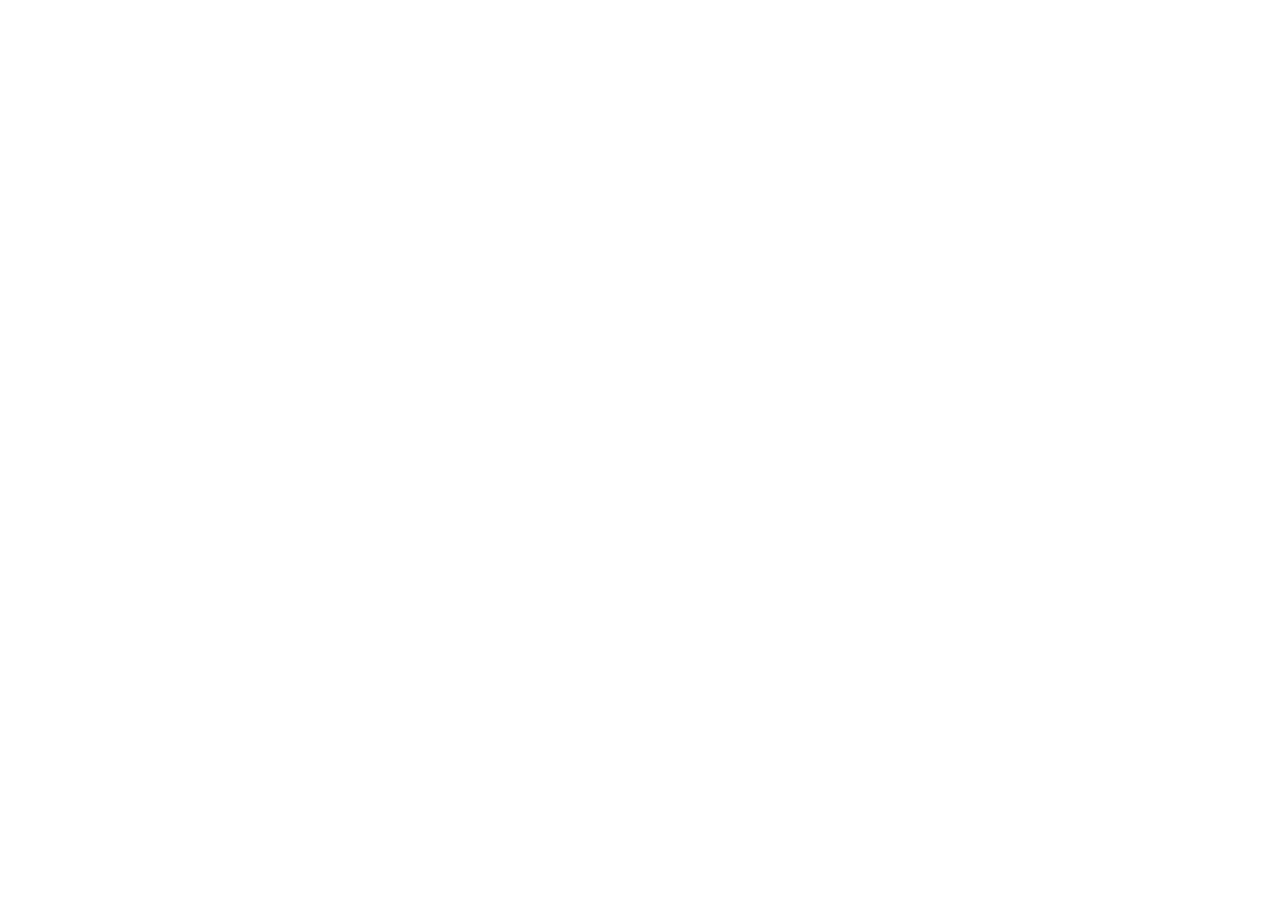
==== commit 4f3231fc: "Fix: Update canonical URLs to https://kemeryattur.com.tr domain - index.html: Update canonical from " ====
--- a/index.html
+++ b/index.html
@@ -7,1841 +7,10 @@
 
 <!-- ============ TEMEL SEO ============ -->
 <title>Kemer Yat Turu | Günlük Tekne Turu ve Koy Rotaları</title>
-<meta name="description" content="Kemer yat turu &amp; günlük tekne turu: Phaselis, Cennet Koyu, Akvaryum Koyu ve Korsan Mağarası rotaları. 09:30 Kemer Marina kalkış, öğle yemeği ve sınırsız soft içecek dahil. Fiyat ve müsaitlik için WhatsApp'tan yazın.">
+<meta name="description" content="Kemer yat turu &amp; günlük tekne turu: Phaselis, Cennet Koyu, Akvaryum Koyu ve Korsan Mağarası rotaları. 09:30 Kemer Marina kalkış, öğle yemeği ve sınırsız soft içecek dahil—en iyi fiyat, garantili memnuniyet.">
 <meta name="format-detection" content="telephone=no, address=no, email=no">
 <meta name="robots" content="index, follow, max-image-preview:large, max-snippet:-1">
 <meta name="author" content="Kemer Yat Turu">
-<link rel="canonical" href="https://www.kemeryatturu.com/">
-<link rel="alternate" hreflang="tr" href="https://www.kemeryatturu.com/">
-<link rel="alternate" hreflang="x-default" href="https://www.kemeryatturu.com/">
-
-<!-- ============ OPEN GRAPH / TWITTER ============ -->
-<meta property="og:type" content="website">
-<meta property="og:site_name" content="Kemer Yat Turu">
-<meta property="og:locale" content="tr_TR">
-<meta property="og:locale:alternate" content="en_US">
-<meta property="og:locale:alternate" content="ru_RU">
-<meta property="og:title" content="Kemer Yat Turu | Kemer'in En İyi Yat Turu Deneyimi">
-<meta property="og:description" content="Lüks yat filosu, Phaselis ve Cennet Koyu rotaları, öğün ve sınırsız içecek dahil günlük tekne turu. Kemer Marina'dan 09:30 kalkış.">
-<meta property="og:url" content="https://www.kemeryatturu.com/">
-<meta property="og:image" content="https://www.kemeryatturu.com/images/hero-yacht.jpg">
-<meta property="og:image:type" content="image/jpeg">
-<meta property="og:image:width" content="1920">
-<meta property="og:image:height" content="1320">
-<meta property="og:image:alt" content="Kemer'de turkuaz denizde seyreden lüks yat – günlük tekne turu">
-<meta name="twitter:card" content="summary_large_image">
-<meta name="twitter:title" content="Kemer Yat Turu | Kemer'in En İyi Yat Turu Deneyimi">
-<meta name="twitter:description" content="Phaselis, Cennet Koyu, Akvaryum Koyu ve Korsan Mağarası rotalı günlük yat turu. Kemer Marina 09:30 kalkış.">
-<meta name="twitter:image" content="https://www.kemeryatturu.com/images/hero-yacht.jpg">
-<meta name="twitter:image:alt" content="Kemer'de turkuaz denizde seyreden lüks yat – günlük tekne turu">
-
-<link rel="icon" href="data:image/svg+xml,%3Csvg xmlns='http://www.w3.org/2000/svg' viewBox='0 0 32 32'%3E%3Crect width='32' height='32' rx='7' fill='%23062b45'/%3E%3Cpath d='M6 21h20l-2 4H8z' fill='%2338bdf8'/%3E%3Cpath d='M16 6l8 13H8z' fill='%23c8a25a'/%3E%3C/svg%3E">
-
-<!-- ============ PERFORMANS ============ -->
-<link rel="preload" as="font" type="font/woff2" href="assets/fonts/playfair-display-700-latin.woff2" crossorigin>
-<link rel="preload" as="font" type="font/woff2" href="assets/fonts/playfair-display-700-latin-ext.woff2" crossorigin>
-<link rel="preload" as="image" href="images/hero-yacht-1080.webp" type="image/webp" media="(max-width: 767px)" fetchpriority="high">
-<link rel="preload" as="image" href="images/hero-yacht.webp" type="image/webp" media="(min-width: 768px)" fetchpriority="high">
-<!-- Fontlar: self-host (assets/fonts/*.woff2) - Google Fonts CDN bagimliligi yok.
-     @font-face tanimlari sayfaya gomuldu; kritik yolda ek istek olusmaz. -->
-<style>
-/* ==========================================================================
-   Yerel font tanimlari (self-host) - Google Fonts CDN yerine
-   Manrope 400/500/600/700/800, Playfair Display 600/700 (latin + latin-ext)
-   Onbellek: vercel.json -> /assets/fonts/*.woff2 (immutable, 1 yil)
-   ========================================================================== */
-@font-face{font-family:'Manrope';font-style:normal;font-weight:400;font-display:swap;src:url('assets/fonts/manrope-400-latin-ext.woff2') format('woff2');unicode-range:U+0100-02BA, U+02BD-02C5, U+02C7-02CC, U+02CE-02D7, U+02DD-02FF, U+0304, U+0308, U+0329, U+1D00-1DBF, U+1E00-1E9F, U+1EF2-1EFF, U+2020, U+20A0-20AB, U+20AD-20C0, U+2113, U+2C60-2C7F, U+A720-A7FF}
-@font-face{font-family:'Manrope';font-style:normal;font-weight:400;font-display:swap;src:url('assets/fonts/manrope-400-latin.woff2') format('woff2');unicode-range:U+0000-00FF, U+0131, U+0152-0153, U+02BB-02BC, U+02C6, U+02DA, U+02DC, U+0304, U+0308, U+0329, U+2000-206F, U+20AC, U+2122, U+2191, U+2193, U+2212, U+2215, U+FEFF, U+FFFD}
-@font-face{font-family:'Manrope';font-style:normal;font-weight:500;font-display:swap;src:url('assets/fonts/manrope-500-latin-ext.woff2') format('woff2');unicode-range:U+0100-02BA, U+02BD-02C5, U+02C7-02CC, U+02CE-02D7, U+02DD-02FF, U+0304, U+0308, U+0329, U+1D00-1DBF, U+1E00-1E9F, U+1EF2-1EFF, U+2020, U+20A0-20AB, U+20AD-20C0, U+2113, U+2C60-2C7F, U+A720-A7FF}
-@font-face{font-family:'Manrope';font-style:normal;font-weight:500;font-display:swap;src:url('assets/fonts/manrope-500-latin.woff2') format('woff2');unicode-range:U+0000-00FF, U+0131, U+0152-0153, U+02BB-02BC, U+02C6, U+02DA, U+02DC, U+0304, U+0308, U+0329, U+2000-206F, U+20AC, U+2122, U+2191, U+2193, U+2212, U+2215, U+FEFF, U+FFFD}
-@font-face{font-family:'Manrope';font-style:normal;font-weight:600;font-display:swap;src:url('assets/fonts/manrope-600-latin-ext.woff2') format('woff2');unicode-range:U+0100-02BA, U+02BD-02C5, U+02C7-02CC, U+02CE-02D7, U+02DD-02FF, U+0304, U+0308, U+0329, U+1D00-1DBF, U+1E00-1E9F, U+1EF2-1EFF, U+2020, U+20A0-20AB, U+20AD-20C0, U+2113, U+2C60-2C7F, U+A720-A7FF}
-@font-face{font-family:'Manrope';font-style:normal;font-weight:600;font-display:swap;src:url('assets/fonts/manrope-600-latin.woff2') format('woff2');unicode-range:U+0000-00FF, U+0131, U+0152-0153, U+02BB-02BC, U+02C6, U+02DA, U+02DC, U+0304, U+0308, U+0329, U+2000-206F, U+20AC, U+2122, U+2191, U+2193, U+2212, U+2215, U+FEFF, U+FFFD}
-@font-face{font-family:'Manrope';font-style:normal;font-weight:700;font-display:swap;src:url('assets/fonts/manrope-700-latin-ext.woff2') format('woff2');unicode-range:U+0100-02BA, U+02BD-02C5, U+02C7-02CC, U+02CE-02D7, U+02DD-02FF, U+0304, U+0308, U+0329, U+1D00-1DBF, U+1E00-1E9F, U+1EF2-1EFF, U+2020, U+20A0-20AB, U+20AD-20C0, U+2113, U+2C60-2C7F, U+A720-A7FF}
-@font-face{font-family:'Manrope';font-style:normal;font-weight:700;font-display:swap;src:url('assets/fonts/manrope-700-latin.woff2') format('woff2');unicode-range:U+0000-00FF, U+0131, U+0152-0153, U+02BB-02BC, U+02C6, U+02DA, U+02DC, U+0304, U+0308, U+0329, U+2000-206F, U+20AC, U+2122, U+2191, U+2193, U+2212, U+2215, U+FEFF, U+FFFD}
-@font-face{font-family:'Manrope';font-style:normal;font-weight:800;font-display:swap;src:url('assets/fonts/manrope-800-latin-ext.woff2') format('woff2');unicode-range:U+0100-02BA, U+02BD-02C5, U+02C7-02CC, U+02CE-02D7, U+02DD-02FF, U+0304, U+0308, U+0329, U+1D00-1DBF, U+1E00-1E9F, U+1EF2-1EFF, U+2020, U+20A0-20AB, U+20AD-20C0, U+2113, U+2C60-2C7F, U+A720-A7FF}
-@font-face{font-family:'Manrope';font-style:normal;font-weight:800;font-display:swap;src:url('assets/fonts/manrope-800-latin.woff2') format('woff2');unicode-range:U+0000-00FF, U+0131, U+0152-0153, U+02BB-02BC, U+02C6, U+02DA, U+02DC, U+0304, U+0308, U+0329, U+2000-206F, U+20AC, U+2122, U+2191, U+2193, U+2212, U+2215, U+FEFF, U+FFFD}
-@font-face{font-family:'Playfair Display';font-style:normal;font-weight:600;font-display:swap;src:url('assets/fonts/playfair-display-600-latin-ext.woff2') format('woff2');unicode-range:U+0100-02BA, U+02BD-02C5, U+02C7-02CC, U+02CE-02D7, U+02DD-02FF, U+0304, U+0308, U+0329, U+1D00-1DBF, U+1E00-1E9F, U+1EF2-1EFF, U+2020, U+20A0-20AB, U+20AD-20C0, U+2113, U+2C60-2C7F, U+A720-A7FF}
-@font-face{font-family:'Playfair Display';font-style:normal;font-weight:600;font-display:swap;src:url('assets/fonts/playfair-display-600-latin.woff2') format('woff2');unicode-range:U+0000-00FF, U+0131, U+0152-0153, U+02BB-02BC, U+02C6, U+02DA, U+02DC, U+0304, U+0308, U+0329, U+2000-206F, U+20AC, U+2122, U+2191, U+2193, U+2212, U+2215, U+FEFF, U+FFFD}
-@font-face{font-family:'Playfair Display';font-style:normal;font-weight:700;font-display:swap;src:url('assets/fonts/playfair-display-700-latin-ext.woff2') format('woff2');unicode-range:U+0100-02BA, U+02BD-02C5, U+02C7-02CC, U+02CE-02D7, U+02DD-02FF, U+0304, U+0308, U+0329, U+1D00-1DBF, U+1E00-1E9F, U+1EF2-1EFF, U+2020, U+20A0-20AB, U+20AD-20C0, U+2113, U+2C60-2C7F, U+A720-A7FF}
-@font-face{font-family:'Playfair Display';font-style:normal;font-weight:700;font-display:swap;src:url('assets/fonts/playfair-display-700-latin.woff2') format('woff2');unicode-range:U+0000-00FF, U+0131, U+0152-0153, U+02BB-02BC, U+02C6, U+02DA, U+02DC, U+0304, U+0308, U+0329, U+2000-206F, U+20AC, U+2122, U+2191, U+2193, U+2212, U+2215, U+FEFF, U+FFFD}
-</style>
-
-<!-- Tailwind CSS: cdn.tailwindcss.com betigi kaldirildi. Kullanilan siniflar derlenmis halde
-     assets/tailwind.min.css dosyasinda durur (daha hizli acilis, tarayicida JIT derleme yok).
-     Bu link, ozel CSS'ten SONRA gelir; boylece esit ozgullukte Tailwind kurallari kazanir (onceki sira korunur).
-     ONEMLI: HTML'e yeni bir Tailwind sinifi (ornek: yeni renk, yeni bosluk degeri) eklerseniz bu dosya
-     yeniden uretilmelidir; aksi halde o sinif gorunmez. Mevcut siniflarin degistirilmesi gerekmez. -->
-
-<style>
-  :root { scroll-behavior: smooth; scroll-padding-top: 84px; }
-  body { overflow-x: hidden; }
-  /* Bolumler arasi dalga gecisleri */
-  .wave-divider { position: absolute; left: 0; width: 100%; line-height: 0; z-index: 10; pointer-events: none; }
-  .wave-top { top: -1px; }
-  .wave-bottom { bottom: -1px; transform: rotate(180deg); }
-  .wave-divider svg { display: block; width: 100%; height: 58px; }
-  @media (min-width: 768px) { .wave-divider svg { height: 96px; } }
-  /* Kaydirma ile yumusak gorunum */
-  .reveal { opacity: 0; transform: translateY(28px); transition: opacity .7s ease, transform .7s ease; will-change: opacity, transform; }
-  .reveal.is-visible { opacity: 1; transform: none; }
-  /* Rota kartlari hover buyume efekti */
-  .bay-card img { transition: transform .7s cubic-bezier(.2,.7,.3,1); }
-  .bay-card:hover img, .bay-card:focus-within img { transform: scale(1.09); }
-  .bay-card { transition: transform .45s cubic-bezier(.2,.7,.3,1), box-shadow .45s ease; }
-  .bay-card:hover, .bay-card:focus-within { transform: translateY(-8px); box-shadow: 0 28px 50px -22px rgba(6,43,69,.55); }
-  /* Koy karti -> detay sayfasi baglantisi (stretched link):
-     baslik bir baglanti, ::after katmani kartin tamamini tiklanabilir yapar. */
-  .bay-card { position: relative; display: flex; flex-direction: column; }
-  .bay-card > .p-5 { display: flex; flex-direction: column; flex: 1 1 auto; }
-  .bay-link { color: inherit; }
-  .bay-link::after { content: ""; position: absolute; inset: 0; z-index: 5; }
-  .bay-link:focus-visible { outline: none; }
-  .bay-link:focus-visible::after { outline: 3px solid #c8a25a; outline-offset: 3px; border-radius: 1.5rem; }
-  .bay-card:hover .bay-link, .bay-card:focus-within .bay-link { text-decoration: underline; text-decoration-color: #c8a25a; text-decoration-thickness: 3px; text-underline-offset: 4px; }
-  /* "Detayli bilgi" ipucu: gorsel ipucu, baglanti adini kirletmemesi icin aria-hidden */
-  .bay-more { display: inline-flex; align-items: center; gap: .4rem; margin-top: auto; padding-top: 1rem; font-size: .7rem; font-weight: 800; letter-spacing: .12em; text-transform: uppercase; color: #8a6a2c; transition: gap .3s ease, color .3s ease; }
-  .bay-card:hover .bay-more, .bay-card:focus-within .bay-more { gap: .7rem; color: #6f5522; }
-  /* Hero arka plani: tam ekran deniz/yat gorseli */
-  .hero-bg { --hero-grad: linear-gradient(180deg, rgba(6,43,69,.74) 0%, rgba(6,43,69,.42) 45%, rgba(6,43,69,.80) 100%); background-image: var(--hero-grad), url('images/hero-yacht.jpg'); background-size: cover; background-position: center; }
-  /* WebP destekleyen tarayicilarda %57 daha kucuk gorsel; desteklemeyende ust satirdaki jpg kullanilir */
-  .hero-bg { background-image: var(--hero-grad), -webkit-image-set(url('images/hero-yacht.webp') type('image/webp'), url('images/hero-yacht.jpg') type('image/jpeg')); background-image: var(--hero-grad), image-set(url('images/hero-yacht.webp') type('image/webp'), url('images/hero-yacht.jpg') type('image/jpeg')); }
-  /* Mobil (<= 767px): ayni gorselin 1080 px genisligindeki kucultulmus surumu (274 KB -> 87 KB) */
-  @media (max-width: 767px) { .hero-bg { background-image: var(--hero-grad), url('images/hero-yacht-1080.webp'); } }
-  .lang-btn.is-active { background: #fff; color: #0c3d70; }
-  .sticky-cta a:active { transform: scale(.97); }
-  .faq-chevron { transition: transform .3s ease; }
-  details.faq[open] .faq-chevron { transform: rotate(180deg); }
-  /* S.S.S. sorusu: yazi satiri (20px) yerine tum kart genisliginde 44px'lik dokunma alani.
-     Negatif margin sayesinde gorsel yerlesim degismez (WCAG 2.5.5 / mobil tap-target). */
-  details.faq > summary { padding-top: 12px; padding-bottom: 12px; margin-top: -12px; margin-bottom: -12px; }
-  .price-featured { background: linear-gradient(160deg, #0c3d70 0%, #062b45 100%); }
-  /* Ikonlar: Font Awesome CDN yerine sayfaya gomulu SVG sprite kullanilir (bkz. <body> basi).
-     Boyut, bulundugu metnin font-size'ina uyar; renk currentColor'dan alinir. */
-  .i { height: 1em; width: auto; display: inline-block; vertical-align: -.125em; fill: currentColor; flex: none; }
-  /* ===== Galeri (fotograf kutuphanesi): tiklanabilir kart + buyutme penceresi =====
-     Kart bir <button>'dur: tiklaninca ayni fotografi buyuk halde gosterir (lightbox).
-     Yeni Tailwind sinifi kullanilmadi; derlenmis CSS'in yeniden uretilmesi gerekmez. */
-  .galeri-kart { position: relative; display: block; width: 100%; overflow: hidden; border-radius: 1.5rem; cursor: zoom-in; }
-  .galeri-kart img { transition: transform .7s cubic-bezier(.2,.7,.3,1); }
-  .galeri-kart:hover img, .galeri-kart:focus-within img { transform: scale(1.07); }
-  .galeri-kart:focus-visible { outline: 3px solid #c8a25a; outline-offset: 3px; }
-  .galeri-perde { position: absolute; inset: 0; background: linear-gradient(180deg, rgba(6,43,69,0) 40%, rgba(6,43,69,.74) 100%); }
-  .galeri-yazi { position: absolute; left: 1rem; right: 1rem; bottom: 1rem; color: #fff; font-size: .8rem; font-weight: 700; line-height: 1.35; text-align: left; }
-  /* Buyutme penceresi (lightbox): klavye ve mobil dokunma icin 44px hedefler */
-  #galeri-lightbox { position: fixed; inset: 0; z-index: 90; display: none; }
-  #galeri-lightbox.is-open { display: flex; align-items: center; justify-content: center; }
-  body.lb-acik { overflow: hidden; }
-  .lb-perde { position: absolute; inset: 0; background: rgba(4,25,41,.95); }
-  /* Kisa ekranlarda (yatay telefon) icerik tasmasin: pencere kendi icinde kaydirilir.
-     Ust bosluk, sag ustteki Kapat butonunun gorselin uzerine binmemesini saglar. */
-  .lb-ic { position: relative; z-index: 1; display: flex; flex-direction: column; align-items: center; gap: .85rem; width: 100%; max-width: 1100px; max-height: 100vh; overflow-y: auto; padding: 3.5rem 1rem 1.25rem; }
-  .lb-resim { width: auto; height: auto; max-width: 100%; max-height: 74vh; object-fit: contain; border-radius: 1.25rem; background: #062b45; }
-  .lb-alt { max-width: 60ch; color: #dbe9f4; font-size: .82rem; line-height: 1.5; text-align: center; }
-  .lb-kontroller { display: flex; align-items: center; justify-content: center; gap: .5rem; flex-wrap: wrap; }
-  .lb-btn { display: inline-flex; align-items: center; justify-content: center; gap: .4rem; min-height: 44px; min-width: 44px; padding: .55rem .9rem; border-radius: 999px; background: rgba(255,255,255,.16); color: #fff; font-size: .78rem; font-weight: 700; transition: background .3s ease, color .3s ease; }
-  .lb-btn:hover, .lb-btn:focus-visible { background: #c8a25a; color: #062b45; }
-  .lb-btn:focus-visible { outline: 2px solid #fff; outline-offset: 2px; }
-  .lb-geri svg { transform: rotate(180deg); }
-  .lb-sayac { min-width: 4.5rem; text-align: center; color: #fff; font-size: .78rem; font-weight: 800; letter-spacing: .08em; }
-  .lb-kapat { position: absolute; top: .5rem; right: .5rem; z-index: 2; }
-  ::selection { background: #c8a25a; color: #062b45; }
-  @media (prefers-reduced-motion: reduce) { * { animation: none !important; transition: none !important; } html { scroll-behavior: auto; } }
-</style>
-<style>
-/* Kemer Yat Turu - Tailwind CSS (derlenmis statik surum) */
-*,::before,::after{--tw-border-spacing-x:0;--tw-border-spacing-y:0;--tw-translate-x:0;--tw-translate-y:0;--tw-rotate:0;--tw-skew-x:0;--tw-skew-y:0;--tw-scale-x:1;--tw-scale-y:1;--tw-pan-x:;--tw-pan-y:;--tw-pinch-zoom:;--tw-scroll-snap-strictness:proximity;--tw-gradient-from-position:;--tw-gradient-via-position:;--tw-gradient-to-position:;--tw-ordinal:;--tw-slashed-zero:;--tw-numeric-figure:;--tw-numeric-spacing:;--tw-numeric-fraction:;--tw-ring-inset:;--tw-ring-offset-width:0px;--tw-ring-offset-color:#fff;--tw-ring-color:rgb(59 130 246 / 0.5);--tw-ring-offset-shadow:0 0 #0000;--tw-ring-shadow:0 0 #0000;--tw-shadow:0 0 #0000;--tw-shadow-colored:0 0 #0000;--tw-blur:;--tw-brightness:;--tw-contrast:;--tw-grayscale:;--tw-hue-rotate:;--tw-invert:;--tw-saturate:;--tw-sepia:;--tw-drop-shadow:;--tw-backdrop-blur:;--tw-backdrop-brightness:;--tw-backdrop-contrast:;--tw-backdrop-grayscale:;--tw-backdrop-hue-rotate:;--tw-backdrop-invert:;--tw-backdrop-opacity:;--tw-backdrop-saturate:;--tw-backdrop-sepia:;--tw-contain-size:;--tw-contain-layout:;--tw-contain-paint:;--tw-contain-style:}::backdrop{--tw-border-spacing-x:0;--tw-border-spacing-y:0;--tw-translate-x:0;--tw-translate-y:0;--tw-rotate:0;--tw-skew-x:0;--tw-skew-y:0;--tw-scale-x:1;--tw-scale-y:1;--tw-pan-x:;--tw-pan-y:;--tw-pinch-zoom:;--tw-scroll-snap-strictness:proximity;--tw-gradient-from-position:;--tw-gradient-via-position:;--tw-gradient-to-position:;--tw-ordinal:;--tw-slashed-zero:;--tw-numeric-figure:;--tw-numeric-spacing:;--tw-numeric-fraction:;--tw-ring-inset:;--tw-ring-offset-width:0px;--tw-ring-offset-color:#fff;--tw-ring-color:rgb(59 130 246 / 0.5);--tw-ring-offset-shadow:0 0 #0000;--tw-ring-shadow:0 0 #0000;--tw-shadow:0 0 #0000;--tw-shadow-colored:0 0 #0000;--tw-blur:;--tw-brightness:;--tw-contrast:;--tw-grayscale:;--tw-hue-rotate:;--tw-invert:;--tw-saturate:;--tw-sepia:;--tw-drop-shadow:;--tw-backdrop-blur:;--tw-backdrop-brightness:;--tw-backdrop-contrast:;--tw-backdrop-grayscale:;--tw-backdrop-hue-rotate:;--tw-backdrop-invert:;--tw-backdrop-opacity:;--tw-backdrop-saturate:;--tw-backdrop-sepia:;--tw-contain-size:;--tw-contain-layout:;--tw-contain-paint:;--tw-contain-style:}*,::after,::before{box-sizing:border-box;border-width:0;border-style:solid;border-color:#e5e7eb}::after,::before{--tw-content:''}:host,html{line-height:1.5;-webkit-text-size-adjust:100%;-moz-tab-size:4;tab-size:4;font-family:Manrope,system-ui,-apple-system,Segoe UI,sans-serif;font-feature-settings:normal;font-variation-settings:normal;-webkit-tap-highlight-color:transparent}body{margin:0;line-height:inherit}hr{height:0;color:inherit;border-top-width:1px}abbr:where([title]){-webkit-text-decoration:underline dotted;text-decoration:underline dotted}h1,h2,h3,h4,h5,h6{font-size:inherit;font-weight:inherit}a{color:inherit;text-decoration:inherit}b,strong{font-weight:bolder}code,kbd,pre,samp{font-family:ui-monospace,SFMono-Regular,Menlo,Monaco,Consolas,"Liberation Mono","Courier New",monospace;font-feature-settings:normal;font-variation-settings:normal;font-size:1em}small{font-size:80%}sub,sup{font-size:75%;line-height:0;position:relative;vertical-align:baseline}sub{bottom:-.25em}sup{top:-.5em}table{text-indent:0;border-color:inherit;border-collapse:collapse}button,input,optgroup,select,textarea{font-family:inherit;font-feature-settings:inherit;font-variation-settings:inherit;font-size:100%;font-weight:inherit;line-height:inherit;letter-spacing:inherit;color:inherit;margin:0;padding:0}button,select{text-transform:none}button,input:where([type=button]),input:where([type=reset]),input:where([type=submit]){-webkit-appearance:button;background-color:transparent;background-image:none}:-moz-focusring{outline:auto}:-moz-ui-invalid{box-shadow:none}progress{vertical-align:baseline}::-webkit-inner-spin-button,::-webkit-outer-spin-button{height:auto}[type=search]{-webkit-appearance:textfield;outline-offset:-2px}::-webkit-search-decoration{-webkit-appearance:none}::-webkit-file-upload-button{-webkit-appearance:button;font:inherit}summary{display:list-item}blockquote,dd,dl,figure,h1,h2,h3,h4,h5,h6,hr,p,pre{margin:0}fieldset{margin:0;padding:0}legend{padding:0}menu,ol,ul{list-style:none;margin:0;padding:0}dialog{padding:0}textarea{resize:vertical}input::placeholder,textarea::placeholder{opacity:1;color:#9ca3af}[role=button],button{cursor:pointer}:disabled{cursor:default}audio,canvas,embed,iframe,img,object,svg,video{display:block;vertical-align:middle}img,video{max-width:100%;height:auto}[hidden]:where(:not([hidden=until-found])){display:none}.sr-only{position:absolute;width:1px;height:1px;padding:0;margin:-1px;overflow:hidden;clip:rect(0,0,0,0);white-space:nowrap;border-width:0}.pointer-events-none{pointer-events:none}.fixed{position:fixed}.absolute{position:absolute}.relative{position:relative}.inset-x-0{left:0px;right:0px}.-bottom-6{bottom:-1.5rem}.-left-24{left:-6rem}.-right-16{right:-4rem}.-right-2{right:-0.5rem}.-right-20{right:-5rem}.-top-20{top:-5rem}.-top-5{top:-1.25rem}.bottom-10{bottom:2.5rem}.left-3{left:0.75rem}.left-4{left:1rem}.top-0{top:0px}.top-24{top:6rem}.top-3{top:0.75rem}.bottom-0{bottom:0px}.bottom-6{bottom:1.5rem}.right-6{right:1.5rem}.z-50{z-index:50}.order-last{order:9999}.mx-auto{margin-left:auto;margin-right:auto}.mb-3{margin-bottom:0.75rem}.mt-0\.5{margin-top:0.125rem}.mt-1{margin-top:0.25rem}.mt-1\.5{margin-top:0.375rem}.mt-10{margin-top:2.5rem}.mt-12{margin-top:3rem}.mt-14{margin-top:3.5rem}.mt-2{margin-top:0.5rem}.mt-3{margin-top:0.75rem}.mt-3\.5{margin-top:0.875rem}.mt-4{margin-top:1rem}.mt-5{margin-top:1.25rem}.mt-6{margin-top:1.5rem}.mt-7{margin-top:1.75rem}.mt-9{margin-top:2.25rem}.block{display:block}.flex{display:flex}.inline-flex{display:inline-flex}.grid{display:grid}.hidden{display:none}.h-10{height:2.5rem}.h-11{height:2.75rem}.h-16{height:4rem}.h-40{height:10rem}.h-56{height:14rem}.h-64{height:16rem}.h-72{height:18rem}.h-80{height:20rem}.h-\[320px\]{height:320px}.min-h-\[100svh\]{min-height:100svh}.w-10{width:2.5rem}.w-11{width:2.75rem}.w-56{width:14rem}.w-64{width:16rem}.w-72{width:18rem}.w-80{width:20rem}.w-full{width:100%}.max-w-2xl{max-width:42rem}.max-w-3xl{max-width:48rem}.max-w-4xl{max-width:56rem}.max-w-7xl{max-width:80rem}.max-w-0{max-width:0px}.max-w-md{max-width:28rem}.shrink-0{flex-shrink:0}.cursor-pointer{cursor:pointer}.grid-cols-3{grid-template-columns:repeat(3,minmax(0,1fr))}.grid-cols-2{grid-template-columns:repeat(2,minmax(0,1fr))}.flex-col{flex-direction:column}.place-items-center{place-items:center}.items-start{align-items:flex-start}.items-end{align-items:flex-end}.items-center{align-items:center}.items-stretch{align-items:stretch}.justify-center{justify-content:center}.justify-between{justify-content:space-between}.gap-1{gap:0.25rem}.gap-1\.5{gap:0.375rem}.gap-12{gap:3rem}.gap-2{gap:0.5rem}.gap-2\.5{gap:0.625rem}.gap-3{gap:0.75rem}.gap-3\.5{gap:0.875rem}.gap-4{gap:1rem}.gap-5{gap:1.25rem}.gap-6{gap:1.5rem}.gap-8{gap:2rem}.gap-10{gap:2.5rem}.space-y-2\.5>:not([hidden]) ~:not([hidden]){--tw-space-y-reverse:0;margin-top:calc(0.625rem * calc(1 - var(--tw-space-y-reverse)));margin-bottom:calc(0.625rem * var(--tw-space-y-reverse))}.space-y-3>:not([hidden]) ~:not([hidden]){--tw-space-y-reverse:0;margin-top:calc(0.75rem * calc(1 - var(--tw-space-y-reverse)));margin-bottom:calc(0.75rem * var(--tw-space-y-reverse))}.space-y-3\.5>:not([hidden]) ~:not([hidden]){--tw-space-y-reverse:0;margin-top:calc(0.875rem * calc(1 - var(--tw-space-y-reverse)));margin-bottom:calc(0.875rem * var(--tw-space-y-reverse))}.space-y-4>:not([hidden]) ~:not([hidden]){--tw-space-y-reverse:0;margin-top:calc(1rem * calc(1 - var(--tw-space-y-reverse)));margin-bottom:calc(1rem * var(--tw-space-y-reverse))}.overflow-hidden{overflow:hidden}.whitespace-nowrap{white-space:nowrap}.rounded-2xl{border-radius:1rem}.rounded-3xl{border-radius:1.5rem}.rounded-\[28px\]{border-radius:28px}.rounded-full{border-radius:9999px}.rounded-xl{border-radius:0.75rem}.border-0{border-width:0px}.border-t{border-top-width:1px}.border-white\/10{border-color:rgb(255 255 255 / 0.1)}.bg-\[\#25D366\]{--tw-bg-opacity:1;background-color:rgb(37 211 102 / var(--tw-bg-opacity,1))}.bg-gold-500{--tw-bg-opacity:1;background-color:rgb(200 162 90 / var(--tw-bg-opacity,1))}.bg-gold-500\/15{background-color:rgb(200 162 90 / 0.15)}.bg-gold-500\/20{background-color:rgb(200 162 90 / 0.2)}.bg-ocean-400\/20{background-color:rgb(89 192 255 / 0.2)}.bg-ocean-50{--tw-bg-opacity:1;background-color:rgb(238 249 255 / var(--tw-bg-opacity,1))}.bg-ocean-50\/70{background-color:rgb(238 249 255 / 0.7)}.bg-ocean-950{--tw-bg-opacity:1;background-color:rgb(6 43 69 / var(--tw-bg-opacity,1))}.bg-ocean-950\/75{background-color:rgb(6 43 69 / 0.75)}.bg-ocean-950\/90{background-color:rgb(6 43 69 / 0.9)}.bg-ocean-950\/95{background-color:rgb(6 43 69 / 0.95)}.bg-white{--tw-bg-opacity:1;background-color:rgb(255 255 255 / var(--tw-bg-opacity,1))}.bg-white\/10{background-color:rgb(255 255 255 / 0.1)}.bg-white\/15{background-color:rgb(255 255 255 / 0.15)}.bg-gradient-to-br{background-image:linear-gradient(to bottom right,var(--tw-gradient-stops))}.from-ocean-600{--tw-gradient-from:#1d81e3 var(--tw-gradient-from-position);--tw-gradient-to:rgb(29 129 227 / 0) var(--tw-gradient-to-position);--tw-gradient-stops:var(--tw-gradient-from),var(--tw-gradient-to)}.to-ocean-950{--tw-gradient-to:#062b45 var(--tw-gradient-to-position)}.to-ocean-800{--tw-gradient-to:#18569e var(--tw-gradient-to-position)}.object-cover{object-fit:cover}.p-1{padding:0.25rem}.p-3\.5{padding:0.875rem}.p-4{padding:1rem}.p-5{padding:1.25rem}.p-7{padding:1.75rem}.p-3{padding:0.75rem}.px-2\.5{padding-left:0.625rem;padding-right:0.625rem}.px-3{padding-left:0.75rem;padding-right:0.75rem}.px-4{padding-left:1rem;padding-right:1rem}.px-5{padding-left:1.25rem;padding-right:1.25rem}.px-6{padding-left:1.5rem;padding-right:1.5rem}.px-7{padding-left:1.75rem;padding-right:1.75rem}.py-1\.5{padding-top:0.375rem;padding-bottom:0.375rem}.py-2{padding-top:0.5rem;padding-bottom:0.5rem}.py-2\.5{padding-top:0.625rem;padding-bottom:0.625rem}.py-20{padding-top:5rem;padding-bottom:5rem}.py-3{padding-top:0.75rem;padding-bottom:0.75rem}.py-3\.5{padding-top:0.875rem;padding-bottom:0.875rem}.py-4{padding-top:1rem;padding-bottom:1rem}.py-1{padding-top:0.25rem;padding-bottom:0.25rem}.pb-2{padding-bottom:0.5rem}.pb-20{padding-bottom:5rem}.pb-32{padding-bottom:8rem}.pt-24{padding-top:6rem}.pt-16{padding-top:4rem}.pt-6{padding-top:1.5rem}.text-center{text-align:center}.font-display{font-family:"Playfair Display",Georgia,serif}.font-sans{font-family:Manrope,system-ui,-apple-system,Segoe UI,sans-serif}.text-2xl{font-size:1.5rem;line-height:2rem}.text-3xl{font-size:1.875rem;line-height:2.25rem}.text-4xl{font-size:2.25rem;line-height:2.5rem}.text-5xl{font-size:3rem;line-height:1}.text-\[10px\]{font-size:10px}.text-\[11px\]{font-size:11px}.text-base{font-size:1rem;line-height:1.5rem}.text-lg{font-size:1.125rem;line-height:1.75rem}.text-sm{font-size:0.875rem;line-height:1.25rem}.text-xl{font-size:1.25rem;line-height:1.75rem}.text-xs{font-size:0.75rem;line-height:1rem}.font-bold{font-weight:700}.font-medium{font-weight:500}.font-semibold{font-weight:600}.uppercase{text-transform:uppercase}.leading-\[1\.1\]{line-height:1.1}.leading-relaxed{line-height:1.625}.leading-tight{line-height:1.25}.tracking-\[0\.15em\]{letter-spacing:0.15em}.tracking-\[0\.18em\]{letter-spacing:0.18em}.tracking-wider{letter-spacing:0.05em}.text-gold-400{--tw-text-opacity:1;color:rgb(220 187 121 / var(--tw-text-opacity,1))}.text-green-600{--tw-text-opacity:1;color:rgb(22 163 74 / var(--tw-text-opacity,1))}.text-ocean-100\/70{color:rgb(217 241 255 / 0.7)}.text-ocean-100\/80{color:rgb(217 241 255 / 0.8)}.text-ocean-50{--tw-text-opacity:1;color:rgb(238 249 255 / var(--tw-text-opacity,1))}.text-ocean-50\/85{color:rgb(238 249 255 / 0.85)}.text-ocean-50\/90{color:rgb(238 249 255 / 0.9)}.text-ocean-600{--tw-text-opacity:1;color:rgb(29 129 227 / var(--tw-text-opacity,1))}.text-ocean-700{--tw-text-opacity:1;color:rgb(22 104 196 / var(--tw-text-opacity,1))}.text-ocean-800{--tw-text-opacity:1;color:rgb(24 86 158 / var(--tw-text-opacity,1))}.text-ocean-900\/70{color:rgb(12 61 112 / 0.7)}.text-ocean-900\/75{color:rgb(12 61 112 / 0.75)}.text-ocean-900\/80{color:rgb(12 61 112 / 0.8)}.text-ocean-900\/85{color:rgb(12 61 112 / 0.85)}.text-ocean-950{--tw-text-opacity:1;color:rgb(6 43 69 / var(--tw-text-opacity,1))}.text-red-500{--tw-text-opacity:1;color:rgb(239 68 68 / var(--tw-text-opacity,1))}.text-white{--tw-text-opacity:1;color:rgb(255 255 255 / var(--tw-text-opacity,1))}.text-white\/90{color:rgb(255 255 255 / 0.9)}.text-ocean-100{--tw-text-opacity:1;color:rgb(217 241 255 / var(--tw-text-opacity,1))}.text-ocean-100\/50{color:rgb(217 241 255 / 0.5)}.text-ocean-100\/60{color:rgb(217 241 255 / 0.6)}.text-ocean-900\/60{color:rgb(12 61 112 / 0.6)}.text-white\/80{color:rgb(255 255 255 / 0.8)}.underline{-webkit-text-decoration-line:underline;text-decoration-line:underline}.decoration-ocean-300{-webkit-text-decoration-color:#8ed8ff;text-decoration-color:#8ed8ff}.underline-offset-2{text-underline-offset:2px}.antialiased{-webkit-font-smoothing:antialiased;-moz-osx-font-smoothing:grayscale}.opacity-0{opacity:0}.shadow-card{--tw-shadow:0 10px 30px -12px rgba(6,43,69,.25);--tw-shadow-colored:0 10px 30px -12px var(--tw-shadow-color);box-shadow:var(--tw-ring-offset-shadow,0 0 #0000),var(--tw-ring-shadow,0 0 #0000),var(--tw-shadow)}.shadow-lg{--tw-shadow:0 10px 15px -3px rgb(0 0 0 / 0.1),0 4px 6px -4px rgb(0 0 0 / 0.1);--tw-shadow-colored:0 10px 15px -3px var(--tw-shadow-color),0 4px 6px -4px var(--tw-shadow-color);box-shadow:var(--tw-ring-offset-shadow,0 0 #0000),var(--tw-ring-shadow,0 0 #0000),var(--tw-shadow)}.shadow-lux{--tw-shadow:0 24px 60px -20px rgba(6,43,69,.45);--tw-shadow-colored:0 24px 60px -20px var(--tw-shadow-color);box-shadow:var(--tw-ring-offset-shadow,0 0 #0000),var(--tw-ring-shadow,0 0 #0000),var(--tw-shadow)}.ring-1{--tw-ring-offset-shadow:var(--tw-ring-inset) 0 0 0 var(--tw-ring-offset-width) var(--tw-ring-offset-color);--tw-ring-shadow:var(--tw-ring-inset) 0 0 0 calc(1px + var(--tw-ring-offset-width)) var(--tw-ring-color);box-shadow:var(--tw-ring-offset-shadow),var(--tw-ring-shadow),var(--tw-shadow,0 0 #0000)}.ring-2{--tw-ring-offset-shadow:var(--tw-ring-inset) 0 0 0 var(--tw-ring-offset-width) var(--tw-ring-offset-color);--tw-ring-shadow:var(--tw-ring-inset) 0 0 0 calc(2px + var(--tw-ring-offset-width)) var(--tw-ring-color);box-shadow:var(--tw-ring-offset-shadow),var(--tw-ring-shadow),var(--tw-shadow,0 0 #0000)}.ring-8{--tw-ring-offset-shadow:var(--tw-ring-inset) 0 0 0 var(--tw-ring-offset-width) var(--tw-ring-offset-color);--tw-ring-shadow:var(--tw-ring-inset) 0 0 0 calc(8px + var(--tw-ring-offset-width)) var(--tw-ring-color);box-shadow:var(--tw-ring-offset-shadow),var(--tw-ring-shadow),var(--tw-shadow,0 0 #0000)}.ring-ocean-100{--tw-ring-opacity:1;--tw-ring-color:rgb(217 241 255 / var(--tw-ring-opacity,1))}.ring-white{--tw-ring-opacity:1;--tw-ring-color:rgb(255 255 255 / var(--tw-ring-opacity,1))}.ring-white\/10{--tw-ring-color:rgb(255 255 255 / 0.1)}.ring-white\/20{--tw-ring-color:rgb(255 255 255 / 0.2)}.ring-white\/30{--tw-ring-color:rgb(255 255 255 / 0.3)}.ring-white\/40{--tw-ring-color:rgb(255 255 255 / 0.4)}.blur-3xl{--tw-blur:blur(64px);filter:var(--tw-blur) var(--tw-brightness) var(--tw-contrast) var(--tw-grayscale) var(--tw-hue-rotate) var(--tw-invert) var(--tw-saturate) var(--tw-sepia) var(--tw-drop-shadow)}.backdrop-blur-md{--tw-backdrop-blur:blur(12px);-webkit-backdrop-filter:var(--tw-backdrop-blur) var(--tw-backdrop-brightness) var(--tw-backdrop-contrast) var(--tw-backdrop-grayscale) var(--tw-backdrop-hue-rotate) var(--tw-backdrop-invert) var(--tw-backdrop-opacity) var(--tw-backdrop-saturate) var(--tw-backdrop-sepia);backdrop-filter:var(--tw-backdrop-blur) var(--tw-backdrop-brightness) var(--tw-backdrop-contrast) var(--tw-backdrop-grayscale) var(--tw-backdrop-hue-rotate) var(--tw-backdrop-invert) var(--tw-backdrop-opacity) var(--tw-backdrop-saturate) var(--tw-backdrop-sepia)}.backdrop-blur-xl{--tw-backdrop-blur:blur(24px);-webkit-backdrop-filter:var(--tw-backdrop-blur) var(--tw-backdrop-brightness) var(--tw-backdrop-contrast) var(--tw-backdrop-grayscale) var(--tw-backdrop-hue-rotate) var(--tw-backdrop-invert) var(--tw-backdrop-opacity) var(--tw-backdrop-saturate) var(--tw-backdrop-sepia);backdrop-filter:var(--tw-backdrop-blur) var(--tw-backdrop-brightness) var(--tw-backdrop-contrast) var(--tw-backdrop-grayscale) var(--tw-backdrop-hue-rotate) var(--tw-backdrop-invert) var(--tw-backdrop-opacity) var(--tw-backdrop-saturate) var(--tw-backdrop-sepia)}.backdrop-blur-lg{--tw-backdrop-blur:blur(16px);-webkit-backdrop-filter:var(--tw-backdrop-blur) var(--tw-backdrop-brightness) var(--tw-backdrop-contrast) var(--tw-backdrop-grayscale) var(--tw-backdrop-hue-rotate) var(--tw-backdrop-invert) var(--tw-backdrop-opacity) var(--tw-backdrop-saturate) var(--tw-backdrop-sepia);backdrop-filter:var(--tw-backdrop-blur) var(--tw-backdrop-brightness) var(--tw-backdrop-contrast) var(--tw-backdrop-grayscale) var(--tw-backdrop-hue-rotate) var(--tw-backdrop-invert) var(--tw-backdrop-opacity) var(--tw-backdrop-saturate) var(--tw-backdrop-sepia)}.transition{transition-property:color,background-color,border-color,fill,stroke,opacity,box-shadow,transform,filter,-webkit-text-decoration-color,-webkit-backdrop-filter;transition-property:color,background-color,border-color,text-decoration-color,fill,stroke,opacity,box-shadow,transform,filter,backdrop-filter;transition-property:color,background-color,border-color,text-decoration-color,fill,stroke,opacity,box-shadow,transform,filter,backdrop-filter,-webkit-text-decoration-color,-webkit-backdrop-filter;transition-timing-function:cubic-bezier(0.4,0,0.2,1);transition-duration:150ms}.transition-all{transition-property:all;transition-timing-function:cubic-bezier(0.4,0,0.2,1);transition-duration:150ms}.duration-300{transition-duration:300ms}.open\:ring-2[open]{--tw-ring-offset-shadow:var(--tw-ring-inset) 0 0 0 var(--tw-ring-offset-width) var(--tw-ring-offset-color);--tw-ring-shadow:var(--tw-ring-inset) 0 0 0 calc(2px + var(--tw-ring-offset-width)) var(--tw-ring-color);box-shadow:var(--tw-ring-offset-shadow),var(--tw-ring-shadow),var(--tw-shadow,0 0 #0000)}.open\:ring-ocean-200[open]{--tw-ring-opacity:1;--tw-ring-color:rgb(188 231 255 / var(--tw-ring-opacity,1))}.hover\:-translate-y-0\.5:hover{--tw-translate-y:-0.125rem;transform:translate(var(--tw-translate-x),var(--tw-translate-y)) rotate(var(--tw-rotate)) skewX(var(--tw-skew-x)) skewY(var(--tw-skew-y)) scaleX(var(--tw-scale-x)) scaleY(var(--tw-scale-y))}.hover\:bg-gold-400:hover{--tw-bg-opacity:1;background-color:rgb(220 187 121 / var(--tw-bg-opacity,1))}.hover\:bg-ocean-50:hover{--tw-bg-opacity:1;background-color:rgb(238 249 255 / var(--tw-bg-opacity,1))}.hover\:bg-ocean-900:hover{--tw-bg-opacity:1;background-color:rgb(12 61 112 / var(--tw-bg-opacity,1))}.hover\:bg-white:hover{--tw-bg-opacity:1;background-color:rgb(255 255 255 / var(--tw-bg-opacity,1))}.hover\:bg-white\/10:hover{background-color:rgb(255 255 255 / 0.1)}.hover\:bg-\[\#25D366\]:hover{--tw-bg-opacity:1;background-color:rgb(37 211 102 / var(--tw-bg-opacity,1))}.hover\:bg-gold-500:hover{--tw-bg-opacity:1;background-color:rgb(200 162 90 / var(--tw-bg-opacity,1))}.hover\:text-gold-400:hover{--tw-text-opacity:1;color:rgb(220 187 121 / var(--tw-text-opacity,1))}.hover\:text-ocean-950:hover{--tw-text-opacity:1;color:rgb(6 43 69 / var(--tw-text-opacity,1))}.hover\:text-ocean-700:hover{--tw-text-opacity:1;color:rgb(22 104 196 / var(--tw-text-opacity,1))}.hover\:brightness-110:hover{--tw-brightness:brightness(1.1);filter:var(--tw-blur) var(--tw-brightness) var(--tw-contrast) var(--tw-grayscale) var(--tw-hue-rotate) var(--tw-invert) var(--tw-saturate) var(--tw-sepia) var(--tw-drop-shadow)}.active\:scale-95:active{--tw-scale-x:.95;--tw-scale-y:.95;transform:translate(var(--tw-translate-x),var(--tw-translate-y)) rotate(var(--tw-rotate)) skewX(var(--tw-skew-x)) skewY(var(--tw-skew-y)) scaleX(var(--tw-scale-x)) scaleY(var(--tw-scale-y))}.group:hover .group-hover\:max-w-\[220px\]{max-width:220px}.group:hover .group-hover\:translate-x-1{--tw-translate-x:0.25rem;transform:translate(var(--tw-translate-x),var(--tw-translate-y)) rotate(var(--tw-rotate)) skewX(var(--tw-skew-x)) skewY(var(--tw-skew-y)) scaleX(var(--tw-scale-x)) scaleY(var(--tw-scale-y))}.group:hover .group-hover\:text-gold-400{--tw-text-opacity:1;color:rgb(220 187 121 / var(--tw-text-opacity,1))}.group:hover .group-hover\:opacity-100{opacity:1}@media (min-width:640px){.sm\:block{display:block}.sm\:h-60{height:15rem}.sm\:h-\[420px\]{height:420px}.sm\:grid-cols-2{grid-template-columns:repeat(2,minmax(0,1fr))}.sm\:grid-cols-3{grid-template-columns:repeat(3,minmax(0,1fr))}.sm\:flex-row{flex-direction:row}.sm\:items-center{align-items:center}.sm\:justify-between{justify-content:space-between}.sm\:px-6{padding-left:1.5rem;padding-right:1.5rem}.sm\:text-left{text-align:left}.sm\:text-4xl{font-size:2.25rem;line-height:2.5rem}.sm\:text-5xl{font-size:3rem;line-height:1}}@media (min-width:768px){.md\:left-6{left:1.5rem}.md\:col-span-2{grid-column:span 2 / span 2}.md\:flex{display:flex}.md\:inline-flex{display:inline-flex}.md\:hidden{display:none}.md\:h-20{height:5rem}.md\:h-48{height:12rem}.md\:h-\[440px\]{height:440px}.md\:w-64{width:16rem}.md\:grid-cols-4{grid-template-columns:repeat(4,minmax(0,1fr))}.md\:gap-3{gap:0.75rem}.md\:p-9{padding:2.25rem}.md\:px-3{padding-left:0.75rem;padding-right:0.75rem}.md\:py-28{padding-top:7rem;padding-bottom:7rem}.md\:pb-28{padding-bottom:7rem}.md\:pb-40{padding-bottom:10rem}.md\:pt-32{padding-top:8rem}.md\:pb-16{padding-bottom:4rem}.md\:text-3xl{font-size:1.875rem;line-height:2.25rem}.md\:text-\[11px\]{font-size:11px}.md\:text-base{font-size:1rem;line-height:1.5rem}.md\:text-lg{font-size:1.125rem;line-height:1.75rem}.md\:text-sm{font-size:0.875rem;line-height:1.25rem}.md\:text-xl{font-size:1.25rem;line-height:1.75rem}.md\:text-xs{font-size:0.75rem;line-height:1rem}}@media (min-width:1024px){.lg\:order-first{order:-9999}.lg\:col-span-3{grid-column:span 3 / span 3}.lg\:col-span-2{grid-column:span 2 / span 2}.lg\:mx-0{margin-left:0px;margin-right:0px}.lg\:mt-0{margin-top:0px}.lg\:flex{display:flex}.lg\:hidden{display:none}.lg\:h-64{height:16rem}.lg\:h-\[520px\]{height:520px}.lg\:w-1\/2{width:50%}.lg\:grid-cols-2{grid-template-columns:repeat(2,minmax(0,1fr))}.lg\:grid-cols-3{grid-template-columns:repeat(3,minmax(0,1fr))}.lg\:grid-cols-4{grid-template-columns:repeat(4,minmax(0,1fr))}.lg\:grid-cols-5{grid-template-columns:repeat(5,minmax(0,1fr))}.lg\:justify-start{justify-content:flex-start}.lg\:gap-10{gap:2.5rem}.lg\:gap-16{gap:4rem}.lg\:gap-7{gap:1.75rem}.lg\:gap-8{gap:2rem}.lg\:px-8{padding-left:2rem;padding-right:2rem}.lg\:text-left{text-align:left}.lg\:text-6xl{font-size:3.75rem;line-height:1}.lg\:text-\[2\.65rem\]{font-size:2.65rem}}@media (min-width:1280px){.xl\:text-7xl{font-size:4.5rem;line-height:1}}
-</style>
-<!-- ============ YAPISAL VERI (JSON-LD) - LocalBusiness / TravelAgency ============ -->
-<script type="application/ld+json">
-{
-  "@context": "https://schema.org",
-  "@type": ["TravelAgency", "LocalBusiness", "TouristInformationCenter"],
-  "@id": "https://www.kemeryatturu.com/#business",
-  "name": "Kemer Yat Turu",
-  "alternateName": "Kemer Yacht Tours & Boat Trips",
-  "description": "Kemer Marina merkezli profesyonel yat turu ve günlük tekne turu işletmesi. Phaselis, Cennet Koyu, Akvaryum Koyu ve Korsan Mağarası rotalarında günübirlik deniz turları düzenler.",
-  "url": "https://www.kemeryatturu.com/",
-  "image": [
-    "https://www.kemeryatturu.com/images/hero-yacht.webp",
-    "https://www.kemeryatturu.com/images/phaselis-koyu.webp",
-    "https://www.kemeryatturu.com/images/kemer-marina.webp"
-  ],
-  "logo": "https://www.kemeryatturu.com/images/logo.svg",
-  "telephone": "+905321139244",
-  "currenciesAccepted": "USD, EUR, TRY",
-  "paymentAccepted": "Nakit, Kredi Kartı, Havale/EFT",
-  "address": {
-    "@type": "PostalAddress",
-    "streetAddress": "Kemer Marina, Liman Caddesi",
-    "addressLocality": "Kemer",
-    "addressRegion": "Antalya",
-    "postalCode": "07980",
-    "addressCountry": "TR"
-  },
-  "geo": { "@type": "GeoCoordinates", "latitude": 36.5983, "longitude": 30.5603 },
-  "hasMap": "https://www.google.com/maps/dir/?api=1&destination=Kemer+Marina,+Antalya",
-  "openingHoursSpecification": [{
-    "@type": "OpeningHoursSpecification",
-    "dayOfWeek": ["Monday","Tuesday","Wednesday","Thursday","Friday","Saturday","Sunday"],
-    "opens": "08:30",
-    "closes": "20:00"
-  }],
-  "areaServed": [
-    { "@type": "City", "name": "Kemer" },
-    { "@type": "City", "name": "Antalya" },
-    { "@type": "AdministrativeArea", "name": "Antalya Province" }
-  ],
-  "knowsLanguage": ["tr", "en", "ru"],
-  "aggregateRating": {
-    "@type": "AggregateRating",
-    "ratingValue": "4.9",
-    "reviewCount": "412",
-    "bestRating": "5"
-  },
-  "potentialAction": {
-    "@type": "ReserveAction",
-    "name": "WhatsApp ile rezervasyon",
-    "target": "https://wa.me/905321139244"
-  }
-}
-</script>
-<!-- ============ YAPISAL VERI (JSON-LD) - TouristTrip ============ -->
-<script type="application/ld+json">
-{
-  "@context": "https://schema.org",
-  "@type": "TouristTrip",
-  "@id": "https://www.kemeryatturu.com/#tour",
-  "name": "Kemer Günlük Yat Turu – Phaselis, Cennet Koyu, Akvaryum Koyu ve Korsan Mağarası",
-  "alternateName": ["Kemer Boat Tour", "Kemer Yacht Charter", "Kemer экскурсия на яхте"],
-  "description": "Kemer Marina'dan saat 09:30'da hareket eden günübirlik yat turu; Phaselis Koyu, Cennet Koyu, Akvaryum Koyu ve Korsan Mağarası'nda yüzme molaları, öğle yemeği ve sınırsız soft içecek dahil. 15:30'da marina dönüşü.",
-  "image": [
-    "https://www.kemeryatturu.com/images/hero-yacht.webp",
-    "https://www.kemeryatturu.com/images/cennet-koyu.webp",
-    "https://www.kemeryatturu.com/images/akvaryum-koyu.webp",
-    "https://www.kemeryatturu.com/images/phaselis-koyu.webp"
-  ],
-  "touristType": ["Aileler", "Çiftler", "Gruplar", "Families", "Couples", "Семьи"],
-  "provider": { "@id": "https://www.kemeryatturu.com/#business" },
-  "itinerary": {
-    "@type": "ItemList",
-    "numberOfItems": 5,
-    "itemListElement": [
-      { "@type": "ListItem", "position": 1, "item": { "@type": "TouristAttraction", "name": "Kemer Marina", "description": "09:30 kalkış noktası", "address": { "@type": "PostalAddress", "addressLocality": "Kemer", "addressRegion": "Antalya", "addressCountry": "TR" } } },
-      { "@type": "ListItem", "position": 2, "item": { "@type": "TouristAttraction", "name": "Phaselis Koyu", "description": "Antik kent manzaralı yüzme molası", "address": { "@type": "PostalAddress", "addressLocality": "Tekirova, Kemer", "addressRegion": "Antalya", "addressCountry": "TR" } } },
-      { "@type": "ListItem", "position": 3, "item": { "@type": "TouristAttraction", "name": "Cennet Koyu", "description": "Turkuaz suda uzun yüzme ve öğle yemeği molası", "address": { "@type": "PostalAddress", "addressLocality": "Kemer", "addressRegion": "Antalya", "addressCountry": "TR" } } },
-      { "@type": "ListItem", "position": 4, "item": { "@type": "TouristAttraction", "name": "Akvaryum Koyu", "description": "Berrak suda snorkel molası", "address": { "@type": "PostalAddress", "addressLocality": "Kemer", "addressRegion": "Antalya", "addressCountry": "TR" } } },
-      { "@type": "ListItem", "position": 5, "item": { "@type": "TouristAttraction", "name": "Kemer Korsan Mağarası", "description": "Kayalıklara gizlenmiş doğal deniz mağarası; tekneyle güvenli mesafeden yaklaşılır", "address": { "@type": "PostalAddress", "addressLocality": "Kemer", "addressRegion": "Antalya", "addressCountry": "TR" } } }
-    ]
-  },
-  "potentialAction": {
-    "@type": "ReserveAction",
-    "name": "WhatsApp ile rezervasyon ve fiyat bilgisi",
-    "target": "https://wa.me/905321139244"
-  }
-}
-</script>
-
-<!-- ============ YAPISAL VERI (JSON-LD) - FAQPage ============ -->
-<script type="application/ld+json">
-{
-  "@context": "https://schema.org",
-  "@type": "FAQPage",
-  "mainEntity": [
-    {
-      "@type": "Question",
-      "name": "Kemer yat turu saat kaçta başlıyor ve kaçta bitiyor?",
-      "acceptedAnswer": { "@type": "Answer", "text": "Günlük yat turumuz sabah 09:30'da Kemer Marina'dan hareket eder ve 15:30'da aynı noktaya dönüş yapar. Kemer, Beldibi, Göynük ve Tekirova'daki otellerden ücretsiz servis hizmeti sunulur." }
-    },
-    {
-      "@type": "Question",
-      "name": "Kemer günlük tekne turuna neler dahil?",
-      "acceptedAnswer": { "@type": "Answer", "text": "Tura öğle yemeği (ızgara çupra balık, makarna, salata ve meze çeşitleri) ile sınırsız soft içecek (kola, fanta, meyve suyu, çay) dahildir. Can yeleği, şnorkel ekipmanı ve güneş gölgeliği de turda ücretsizdir." }
-    },
-    {
-      "@type": "Question",
-      "name": "Fiyat ve müsaitlik bilgisini nasıl alabilirim?",
-      "acceptedAnswer": { "@type": "Answer", "text": "Fiyat ve müsaitlik bilgisi, grup kişi sayınıza göre WhatsApp üzerinden dakikalar içinde iletilir. WhatsApp'tan grup kişi sayınızı ve tercih ettiğiniz tarihi yazmanız yeterlidir." }
-    },
-    {
-      "@type": "Question",
-      "name": "Kemer boat tour hangi koylara uğruyor?",
-      "acceptedAnswer": { "@type": "Answer", "text": "Turumuz Phaselis Koyu, Cennet Koyu, Akvaryum Koyu ve Kemer Korsan Mağarası rotasını takip eder. Her koyda 45-60 dakika yüzme ve fotoğraf molası verilir." }
-    },
-    {
-      "@type": "Question",
-      "name": "Do children and infants join the Kemer yacht charter?",
-      "acceptedAnswer": { "@type": "Answer", "text": "Yes. 0-6 age children join free of charge, and 7-12 age children pay a discounted child rate. Life jackets in all sizes are provided, and our crew is trained in first aid." }
-    },
-    {
-      "@type": "Question",
-      "name": "Как узнать цену экскурсии на яхте в Кемере и забронировать место?",
-      "acceptedAnswer": { "@type": "Answer", "text": "Цена и наличие свободных мест сообщаются в WhatsApp в течение нескольких минут — достаточно написать количество человек и желаемую дату. Забронировать можно также по телефону +90 532 113 92 44." }
-    },
-    {
-      "@type": "Question",
-      "name": "Yat turu için ön ödeme veya kapora gerekiyor mu?",
-      "acceptedAnswer": { "@type": "Answer", "text": "Rezervasyon için kapora alınmaz. Ödemeyi tur günü Kemer Marina ofisimizde nakit veya kredi kartı ile yapabilirsiniz. Ekibimiz WhatsApp üzerinden 1-2 saat içinde dönüş yapar." }
-    }
-  ]
-}
-</script>
-</head>
-<body class="font-sans bg-white text-ocean-950 antialiased">
-<!-- Ikonlar: Font Awesome Free 6.5.2 (CC BY 4.0) - fontawesome.com/license/free -->
-<svg width="0" height="0" style="position:absolute;overflow:hidden" aria-hidden="true" focusable="false"><symbol id="i-sailboat" viewBox="0 0 576 512"><path d="M256 16c0-7 4.5-13.2 11.2-15.3s13.9 .4 17.9 6.1l224 320c3.4 4.9 3.8 11.3 1.1 16.6s-8.2 8.6-14.2 8.6H272c-8.8 0-16-7.2-16-16V16zM212.1 96.5c7 1.9 11.9 8.2 11.9 15.5V336c0 8.8-7.2 16-16 16H80c-5.7 0-11-3-13.8-8s-2.9-11-.1-16l128-224c3.6-6.3 11-9.4 18-7.5zM5.7 404.3C2.8 394.1 10.5 384 21.1 384H554.9c10.6 0 18.3 10.1 15.4 20.3l-4 14.3C550.7 473.9 500.4 512 443 512H133C75.6 512 25.3 473.9 9.7 418.7l-4-14.3z"/></symbol><symbol id="i-phone" viewBox="0 0 512 512"><path d="M164.9 24.6c-7.7-18.6-28-28.5-47.4-23.2l-88 24C12.1 30.2 0 46 0 64C0 311.4 200.6 512 448 512c18 0 33.8-12.1 38.6-29.5l24-88c5.3-19.4-4.6-39.7-23.2-47.4l-96-40c-16.3-6.8-35.2-2.1-46.3 11.6L304.7 368C234.3 334.7 177.3 277.7 144 207.3L193.3 167c13.7-11.2 18.4-30 11.6-46.3l-40-96z"/></symbol><symbol id="i-bars" viewBox="0 0 448 512"><path d="M0 96C0 78.3 14.3 64 32 64H416c17.7 0 32 14.3 32 32s-14.3 32-32 32H32C14.3 128 0 113.7 0 96zM0 256c0-17.7 14.3-32 32-32H416c17.7 0 32 14.3 32 32s-14.3 32-32 32H32c-17.7 0-32-14.3-32-32zM448 416c0 17.7-14.3 32-32 32H32c-17.7 0-32-14.3-32-32s14.3-32 32-32H416c17.7 0 32 14.3 32 32z"/></symbol><symbol id="i-whatsapp" viewBox="0 0 448 512"><path d="M380.9 97.1C339 55.1 283.2 32 223.9 32c-122.4 0-222 99.6-222 222 0 39.1 10.2 77.3 29.6 111L0 480l117.7-30.9c32.4 17.7 68.9 27 106.1 27h.1c122.3 0 224.1-99.6 224.1-222 0-59.3-25.2-115-67.1-157zm-157 341.6c-33.2 0-65.7-8.9-94-25.7l-6.7-4-69.8 18.3L72 359.2l-4.4-7c-18.5-29.4-28.2-63.3-28.2-98.2 0-101.7 82.8-184.5 184.6-184.5 49.3 0 95.6 19.2 130.4 54.1 34.8 34.9 56.2 81.2 56.1 130.5 0 101.8-84.9 184.6-186.6 184.6zm101.2-138.2c-5.5-2.8-32.8-16.2-37.9-18-5.1-1.9-8.8-2.8-12.5 2.8-3.7 5.6-14.3 18-17.6 21.8-3.2 3.7-6.5 4.2-12 1.4-32.6-16.3-54-29.1-75.5-66-5.7-9.8 5.7-9.1 16.3-30.3 1.8-3.7.9-6.9-.5-9.7-1.4-2.8-12.5-30.1-17.1-41.2-4.5-10.8-9.1-9.3-12.5-9.5-3.2-.2-6.9-.2-10.6-.2-3.7 0-9.7 1.4-14.8 6.9-5.1 5.6-19.4 19-19.4 46.3 0 27.3 19.9 53.7 22.6 57.4 2.8 3.7 39.1 59.7 94.8 83.8 35.2 15.2 49 16.5 66.6 13.9 10.7-1.6 32.8-13.4 37.4-26.4 4.6-13 4.6-24.1 3.2-26.4-1.3-2.5-5-3.9-10.5-6.6z"/></symbol><symbol id="i-star" viewBox="0 0 576 512"><path d="M316.9 18C311.6 7 300.4 0 288.1 0s-23.4 7-28.8 18L195 150.3 51.4 171.5c-12 1.8-22 10.2-25.7 21.7s-.7 24.2 7.9 32.7L137.8 329 113.2 474.7c-2 12 3 24.2 12.9 31.3s23 8 33.8 2.3l128.3-68.5 128.3 68.5c10.8 5.7 23.9 4.9 33.8-2.3s14.9-19.3 12.9-31.3L438.5 329 542.7 225.9c8.6-8.5 11.7-21.2 7.9-32.7s-13.7-19.9-25.7-21.7L381.2 150.3 316.9 18z"/></symbol><symbol id="i-anchor" viewBox="0 0 576 512"><path d="M320 96a32 32 0 1 1 -64 0 32 32 0 1 1 64 0zm21.1 80C367 158.8 384 129.4 384 96c0-53-43-96-96-96s-96 43-96 96c0 33.4 17 62.8 42.9 80H224c-17.7 0-32 14.3-32 32s14.3 32 32 32h32V448H208c-53 0-96-43-96-96v-6.1l7 7c9.4 9.4 24.6 9.4 33.9 0s9.4-24.6 0-33.9L97 263c-9.4-9.4-24.6-9.4-33.9 0L7 319c-9.4 9.4-9.4 24.6 0 33.9s24.6 9.4 33.9 0l7-7V352c0 88.4 71.6 160 160 160h80 80c88.4 0 160-71.6 160-160v-6.1l7 7c9.4 9.4 24.6 9.4 33.9 0s9.4-24.6 0-33.9l-56-56c-9.4-9.4-24.6-9.4-33.9 0l-56 56c-9.4 9.4-9.4 24.6 0 33.9s24.6 9.4 33.9 0l7-7V352c0 53-43 96-96 96H320V240h32c17.7 0 32-14.3 32-32s-14.3-32-32-32H341.1z"/></symbol><symbol id="i-arrow-right" viewBox="0 0 448 512"><path d="M438.6 278.6c12.5-12.5 12.5-32.8 0-45.3l-160-160c-12.5-12.5-32.8-12.5-45.3 0s-12.5 32.8 0 45.3L338.8 224 32 224c-17.7 0-32 14.3-32 32s14.3 32 32 32l306.7 0L233.4 393.4c-12.5 12.5-12.5 32.8 0 45.3s32.8 12.5 45.3 0l160-160z"/></symbol><symbol id="i-phone-volume" viewBox="0 0 512 512"><path d="M280 0C408.1 0 512 103.9 512 232c0 13.3-10.7 24-24 24s-24-10.7-24-24c0-101.6-82.4-184-184-184c-13.3 0-24-10.7-24-24s10.7-24 24-24zm8 192a32 32 0 1 1 0 64 32 32 0 1 1 0-64zm-32-72c0-13.3 10.7-24 24-24c75.1 0 136 60.9 136 136c0 13.3-10.7 24-24 24s-24-10.7-24-24c0-48.6-39.4-88-88-88c-13.3 0-24-10.7-24-24zM117.5 1.4c19.4-5.3 39.7 4.6 47.4 23.2l40 96c6.8 16.3 2.1 35.2-11.6 46.3L144 207.3c33.3 70.4 90.3 127.4 160.7 160.7L345 318.7c11.2-13.7 30-18.4 46.3-11.6l96 40c18.6 7.7 28.5 28 23.2 47.4l-24 88C481.8 499.9 466 512 448 512C200.6 512 0 311.4 0 64C0 46 12.1 30.2 29.5 25.4l88-24z"/></symbol><symbol id="i-gem" viewBox="0 0 512 512"><path d="M116.7 33.8c4.5-6.1 11.7-9.8 19.3-9.8H376c7.6 0 14.8 3.6 19.3 9.8l112 152c6.8 9.2 6.1 21.9-1.5 30.4l-232 256c-4.5 5-11 7.9-17.8 7.9s-13.2-2.9-17.8-7.9l-232-256c-7.7-8.5-8.3-21.2-1.5-30.4l112-152zm38.5 39.8c-3.3 2.5-4.2 7-2.1 10.5l57.4 95.6L63.3 192c-4.1 .3-7.3 3.8-7.3 8s3.2 7.6 7.3 8l192 16c.4 0 .9 0 1.3 0l192-16c4.1-.3 7.3-3.8 7.3-8s-3.2-7.6-7.3-8L301.5 179.8l57.4-95.6c2.1-3.5 1.2-8.1-2.1-10.5s-7.9-2-10.7 1L256 172.2 165.9 74.6c-2.8-3-7.4-3.4-10.7-1z"/></symbol><symbol id="i-ship" viewBox="0 0 576 512"><path d="M192 32c0-17.7 14.3-32 32-32H352c17.7 0 32 14.3 32 32V64h48c26.5 0 48 21.5 48 48V240l44.4 14.8c23.1 7.7 29.5 37.5 11.5 53.9l-101 92.6c-16.2 9.4-34.7 15.1-50.9 15.1c-19.6 0-40.8-7.7-59.2-20.3c-22.1-15.5-51.6-15.5-73.7 0c-17.1 11.8-38 20.3-59.2 20.3c-16.2 0-34.7-5.7-50.9-15.1l-101-92.6c-18-16.5-11.6-46.2 11.5-53.9L96 240V112c0-26.5 21.5-48 48-48h48V32zM160 218.7l107.8-35.9c13.1-4.4 27.3-4.4 40.5 0L416 218.7V128H160v90.7zM306.5 421.9C329 437.4 356.5 448 384 448c26.9 0 55.4-10.8 77.4-26.1l0 0c11.9-8.5 28.1-7.8 39.2 1.7c14.4 11.9 32.5 21 50.6 25.2c17.2 4 27.9 21.2 23.9 38.4s-21.2 27.9-38.4 23.9c-24.5-5.7-44.9-16.5-58.2-25C449.5 501.7 417 512 384 512c-31.9 0-60.6-9.9-80.4-18.9c-5.8-2.7-11.1-5.3-15.6-7.7c-4.5 2.4-9.7 5.1-15.6 7.7c-19.8 9-48.5 18.9-80.4 18.9c-33 0-65.5-10.3-94.5-25.8c-13.4 8.4-33.7 19.3-58.2 25c-17.2 4-34.4-6.7-38.4-23.9s6.7-34.4 23.9-38.4c18.1-4.2 36.2-13.3 50.6-25.2c11.1-9.4 27.3-10.1 39.2-1.7l0 0C136.7 437.2 165.1 448 192 448c27.5 0 55-10.6 77.5-26.1c11.1-7.9 25.9-7.9 37 0z"/></symbol><symbol id="i-user-tie" viewBox="0 0 448 512"><path d="M96 128a128 128 0 1 0 256 0A128 128 0 1 0 96 128zm94.5 200.2l18.6 31L175.8 483.1l-36-146.9c-2-8.1-9.8-13.4-17.9-11.3C51.9 342.4 0 405.8 0 481.3c0 17 13.8 30.7 30.7 30.7H162.5c0 0 0 0 .1 0H168 280h5.5c0 0 0 0 .1 0H417.3c17 0 30.7-13.8 30.7-30.7c0-75.5-51.9-138.9-121.9-156.4c-8.1-2-15.9 3.3-17.9 11.3l-36 146.9L238.9 359.2l18.6-31c6.4-10.7-1.3-24.2-13.7-24.2H224 204.3c-12.4 0-20.1 13.6-13.7 24.2z"/></symbol><symbol id="i-map-location-dot" viewBox="0 0 576 512"><path d="M408 120c0 54.6-73.1 151.9-105.2 192c-7.7 9.6-22 9.6-29.6 0C241.1 271.9 168 174.6 168 120C168 53.7 221.7 0 288 0s120 53.7 120 120zm8 80.4c3.5-6.9 6.7-13.8 9.6-20.6c.5-1.2 1-2.5 1.5-3.7l116-46.4C558.9 123.4 576 135 576 152V422.8c0 9.8-6 18.6-15.1 22.3L416 503V200.4zM137.6 138.3c2.4 14.1 7.2 28.3 12.8 41.5c2.9 6.8 6.1 13.7 9.6 20.6V451.8L32.9 502.7C17.1 509 0 497.4 0 480.4V209.6c0-9.8 6-18.6 15.1-22.3l122.6-49zM327.8 332c13.9-17.4 35.7-45.7 56.2-77V504.3L192 449.4V255c20.5 31.3 42.3 59.6 56.2 77c20.5 25.6 59.1 25.6 79.6 0zM288 152a40 40 0 1 0 0-80 40 40 0 1 0 0 80z"/></symbol><symbol id="i-water" viewBox="0 0 576 512"><path d="M269.5 69.9c11.1-7.9 25.9-7.9 37 0C329 85.4 356.5 96 384 96c26.9 0 55.4-10.8 77.4-26.1l0 0c11.9-8.5 28.1-7.8 39.2 1.7c14.4 11.9 32.5 21 50.6 25.2c17.2 4 27.9 21.2 23.9 38.4s-21.2 27.9-38.4 23.9c-24.5-5.7-44.9-16.5-58.2-25C449.5 149.7 417 160 384 160c-31.9 0-60.6-9.9-80.4-18.9c-5.8-2.7-11.1-5.3-15.6-7.7c-4.5 2.4-9.7 5.1-15.6 7.7c-19.8 9-48.5 18.9-80.4 18.9c-33 0-65.5-10.3-94.5-25.8c-13.4 8.4-33.7 19.3-58.2 25c-17.2 4-34.4-6.7-38.4-23.9s6.7-34.4 23.9-38.4C42.8 92.6 61 83.5 75.3 71.6c11.1-9.5 27.3-10.1 39.2-1.7l0 0C136.7 85.2 165.1 96 192 96c27.5 0 55-10.6 77.5-26.1zm37 288C329 373.4 356.5 384 384 384c26.9 0 55.4-10.8 77.4-26.1l0 0c11.9-8.5 28.1-7.8 39.2 1.7c14.4 11.9 32.5 21 50.6 25.2c17.2 4 27.9 21.2 23.9 38.4s-21.2 27.9-38.4 23.9c-24.5-5.7-44.9-16.5-58.2-25C449.5 437.7 417 448 384 448c-31.9 0-60.6-9.9-80.4-18.9c-5.8-2.7-11.1-5.3-15.6-7.7c-4.5 2.4-9.7 5.1-15.6 7.7c-19.8 9-48.5 18.9-80.4 18.9c-33 0-65.5-10.3-94.5-25.8c-13.4 8.4-33.7 19.3-58.2 25c-17.2 4-34.4-6.7-38.4-23.9s6.7-34.4 23.9-38.4c18.1-4.2 36.2-13.3 50.6-25.2c11.1-9.4 27.3-10.1 39.2-1.7l0 0C136.7 373.2 165.1 384 192 384c27.5 0 55-10.6 77.5-26.1c11.1-7.9 25.9-7.9 37 0zm0-144C329 229.4 356.5 240 384 240c26.9 0 55.4-10.8 77.4-26.1l0 0c11.9-8.5 28.1-7.8 39.2 1.7c14.4 11.9 32.5 21 50.6 25.2c17.2 4 27.9 21.2 23.9 38.4s-21.2 27.9-38.4 23.9c-24.5-5.7-44.9-16.5-58.2-25C449.5 293.7 417 304 384 304c-31.9 0-60.6-9.9-80.4-18.9c-5.8-2.7-11.1-5.3-15.6-7.7c-4.5 2.4-9.7 5.1-15.6 7.7c-19.8 9-48.5 18.9-80.4 18.9c-33 0-65.5-10.3-94.5-25.8c-13.4 8.4-33.7 19.3-58.2 25c-17.2 4-34.4-6.7-38.4-23.9s6.7-34.4 23.9-38.4c18.1-4.2 36.2-13.3 50.6-25.2c11.1-9.5 27.3-10.1 39.2-1.7l0 0C136.7 229.2 165.1 240 192 240c27.5 0 55-10.6 77.5-26.1c11.1-7.9 25.9-7.9 37 0z"/></symbol><symbol id="i-clock" viewBox="0 0 512 512"><path d="M464 256A208 208 0 1 1 48 256a208 208 0 1 1 416 0zM0 256a256 256 0 1 0 512 0A256 256 0 1 0 0 256zM232 120V256c0 8 4 15.5 10.7 20l96 64c11 7.4 25.9 4.4 33.3-6.7s4.4-25.9-6.7-33.3L280 243.2V120c0-13.3-10.7-24-24-24s-24 10.7-24 24z"/></symbol><symbol id="i-tags" viewBox="0 0 512 512"><path d="M345 39.1L472.8 168.4c52.4 53 52.4 138.2 0 191.2L360.8 472.9c-9.3 9.4-24.5 9.5-33.9 .2s-9.5-24.5-.2-33.9L438.6 325.9c33.9-34.3 33.9-89.4 0-123.7L310.9 72.9c-9.3-9.4-9.2-24.6 .2-33.9s24.6-9.2 33.9 .2zM0 229.5V80C0 53.5 21.5 32 48 32H197.5c17 0 33.3 6.7 45.3 18.7l168 168c25 25 25 65.5 0 90.5L277.3 442.7c-25 25-65.5 25-90.5 0l-168-168C6.7 262.7 0 246.5 0 229.5zM144 144a32 32 0 1 0 -64 0 32 32 0 1 0 64 0z"/></symbol><symbol id="i-landmark" viewBox="0 0 512 512"><path d="M240.1 4.2c9.8-5.6 21.9-5.6 31.8 0l171.8 98.1L448 104l0 .9 47.9 27.4c12.6 7.2 18.8 22 15.1 36s-16.4 23.8-30.9 23.8H32c-14.5 0-27.2-9.8-30.9-23.8s2.5-28.8 15.1-36L64 104.9V104l4.4-1.6L240.1 4.2zM64 224h64V416h40V224h64V416h48V224h64V416h40V224h64V420.3c.6 .3 1.2 .7 1.8 1.1l48 32c11.7 7.8 17 22.4 12.9 35.9S494.1 512 480 512H32c-14.1 0-26.5-9.2-30.6-22.7s1.1-28.1 12.9-35.9l48-32c.6-.4 1.2-.7 1.8-1.1V224z"/></symbol><symbol id="i-utensils" viewBox="0 0 448 512"><path d="M416 0C400 0 288 32 288 176V288c0 35.3 28.7 64 64 64h32V480c0 17.7 14.3 32 32 32s32-14.3 32-32V352 240 32c0-17.7-14.3-32-32-32zM64 16C64 7.8 57.9 1 49.7 .1S34.2 4.6 32.4 12.5L2.1 148.8C.7 155.1 0 161.5 0 167.9c0 45.9 35.1 83.6 80 87.7V480c0 17.7 14.3 32 32 32s32-14.3 32-32V255.6c44.9-4.1 80-41.8 80-87.7c0-6.4-.7-12.8-2.1-19.1L191.6 12.5c-1.8-8-9.3-13.3-17.4-12.4S160 7.8 160 16V150.2c0 5.4-4.4 9.8-9.8 9.8c-5.1 0-9.3-3.9-9.8-9L127.9 14.6C127.2 6.3 120.3 0 112 0s-15.2 6.3-15.9 14.6L83.7 151c-.5 5.1-4.7 9-9.8 9c-5.4 0-9.8-4.4-9.8-9.8V16zm48.3 152l-.3 0-.3 0 .3-.7 .3 .7z"/></symbol><symbol id="i-fish-fins" viewBox="0 0 576 512"><path d="M275.2 38.4c-10.6-8-25-8.5-36.3-1.5S222 57.3 224.6 70.3l9.7 48.6c-19.4 9-36.9 19.9-52.4 31.5c-15.3 11.5-29 23.9-40.7 36.3L48.1 132.4c-12.5-7.3-28.4-5.3-38.6 4.9S-3 163.3 4.2 175.9L50 256 4.2 336.1c-7.2 12.6-5 28.4 5.3 38.6s26.1 12.2 38.6 4.9l93.1-54.3c11.8 12.3 25.4 24.8 40.7 36.3c15.5 11.6 33 22.5 52.4 31.5l-9.7 48.6c-2.6 13 3.1 26.3 14.3 33.3s25.6 6.5 36.3-1.5l77.6-58.2c54.9-4 101.5-27 137.2-53.8c39.2-29.4 67.2-64.7 81.6-89.5c5.8-9.9 5.8-22.2 0-32.1c-14.4-24.8-42.5-60.1-81.6-89.5c-35.8-26.8-82.3-49.8-137.2-53.8L275.2 38.4zM384 256a32 32 0 1 1 64 0 32 32 0 1 1 -64 0z"/></symbol><symbol id="i-fire" viewBox="0 0 448 512"><path d="M159.3 5.4c7.8-7.3 19.9-7.2 27.7 .1c27.6 25.9 53.5 53.8 77.7 84c11-14.4 23.5-30.1 37-42.9c7.9-7.4 20.1-7.4 28 .1c34.6 33 63.9 76.6 84.5 118c20.3 40.8 33.8 82.5 33.8 111.9C448 404.2 348.2 512 224 512C98.4 512 0 404.1 0 276.5c0-38.4 17.8-85.3 45.4-131.7C73.3 97.7 112.7 48.6 159.3 5.4zM225.7 416c25.3 0 47.7-7 68.8-21c42.1-29.4 53.4-88.2 28.1-134.4c-4.5-9-16-9.6-22.5-2l-25.2 29.3c-6.6 7.6-18.5 7.4-24.7-.5c-16.5-21-46-58.5-62.8-79.8c-6.3-8-18.3-8.1-24.7-.1c-33.8 42.5-50.8 69.3-50.8 99.4C112 375.4 162.6 416 225.7 416z"/></symbol><symbol id="i-circle-check" viewBox="0 0 512 512"><path d="M256 512A256 256 0 1 0 256 0a256 256 0 1 0 0 512zM369 209L241 337c-9.4 9.4-24.6 9.4-33.9 0l-64-64c-9.4-9.4-9.4-24.6 0-33.9s24.6-9.4 33.9 0l47 47L335 175c9.4-9.4 24.6-9.4 33.9 0s9.4 24.6 0 33.9z"/></symbol><symbol id="i-fish" viewBox="0 0 576 512"><path d="M180.5 141.5C219.7 108.5 272.6 80 336 80s116.3 28.5 155.5 61.5c39.1 33 66.9 72.4 81 99.8c4.7 9.2 4.7 20.1 0 29.3c-14.1 27.4-41.9 66.8-81 99.8C452.3 403.5 399.4 432 336 432s-116.3-28.5-155.5-61.5c-16.2-13.7-30.5-28.5-42.7-43.1L48.1 379.6c-12.5 7.3-28.4 5.3-38.7-4.9S-3 348.7 4.2 336.1L50 256 4.2 175.9c-7.2-12.6-5-28.4 5.3-38.6s26.1-12.2 38.7-4.9l89.7 52.3c12.2-14.6 26.5-29.4 42.7-43.1zM448 256a32 32 0 1 0 -64 0 32 32 0 1 0 64 0z"/></symbol><symbol id="i-wheat-awn" viewBox="0 0 512 512"><path d="M505 41c9.4-9.4 9.4-24.6 0-33.9s-24.6-9.4-33.9 0L383 95c-9.4 9.4-9.4 24.6 0 33.9s24.6 9.4 33.9 0l88-88zM305.5 27.3c-6.2-6.2-16.4-6.2-22.6 0L271.5 38.6c-37.5 37.5-37.5 98.3 0 135.8l10.4 10.4-30.5 30.5c-3.4-27.3-15.5-53.8-36.5-74.8l-11.3-11.3c-6.2-6.2-16.4-6.2-22.6 0l-11.3 11.3c-37.5 37.5-37.5 98.3 0 135.8l10.4 10.4-30.5 30.5c-3.4-27.3-15.5-53.8-36.5-74.8L101.8 231c-6.2-6.2-16.4-6.2-22.6 0L67.9 242.3c-37.5 37.5-37.5 98.3 0 135.8l10.4 10.4L9.4 457.4c-12.5 12.5-12.5 32.8 0 45.3s32.8 12.5 45.3 0l68.9-68.9 12.2 12.2c37.5 37.5 98.3 37.5 135.8 0l11.3-11.3c6.2-6.2 6.2-16.4 0-22.6l-11.3-11.3c-21.8-21.8-49.6-34.1-78.1-36.9l31.9-31.9 12.2 12.2c37.5 37.5 98.3 37.5 135.8 0l11.3-11.3c6.2-6.2 6.2-16.4 0-22.6l-11.3-11.3c-21.8-21.8-49.6-34.1-78.1-36.9l31.9-31.9 12.2 12.2c37.5 37.5 98.3 37.5 135.8 0L486.5 231c6.2-6.2 6.2-16.4 0-22.6L475.2 197c-5.2-5.2-10.6-9.8-16.4-13.9L505 137c9.4-9.4 9.4-24.6 0-33.9s-24.6-9.4-33.9 0l-59.4 59.4c-20.6-4.4-42-3.7-62.3 2.1c6.1-21.3 6.6-43.8 1.4-65.3L409 41c9.4-9.4 9.4-24.6 0-33.9s-24.6-9.4-33.9 0L329.1 52.9c-3.7-5-7.8-9.8-12.4-14.3L305.5 27.3z"/></symbol><symbol id="i-leaf" viewBox="0 0 512 512"><path d="M272 96c-78.6 0-145.1 51.5-167.7 122.5c33.6-17 71.5-26.5 111.7-26.5h88c8.8 0 16 7.2 16 16s-7.2 16-16 16H288 216s0 0 0 0c-16.6 0-32.7 1.9-48.3 5.4c-25.9 5.9-49.9 16.4-71.4 30.7c0 0 0 0 0 0C38.3 298.8 0 364.9 0 440v16c0 13.3 10.7 24 24 24s24-10.7 24-24V440c0-48.7 20.7-92.5 53.8-123.2C121.6 392.3 190.3 448 272 448l1 0c132.1-.7 239-130.9 239-291.4c0-42.6-7.5-83.1-21.1-119.6c-2.6-6.9-12.7-6.6-16.2-.1C455.9 72.1 418.7 96 376 96L272 96z"/></symbol><symbol id="i-bowl-food" viewBox="0 0 512 512"><path d="M0 192c0-35.3 28.7-64 64-64c.5 0 1.1 0 1.6 0C73 91.5 105.3 64 144 64c15 0 29 4.1 40.9 11.2C198.2 49.6 225.1 32 256 32s57.8 17.6 71.1 43.2C339 68.1 353 64 368 64c38.7 0 71 27.5 78.4 64c.5 0 1.1 0 1.6 0c35.3 0 64 28.7 64 64c0 11.7-3.1 22.6-8.6 32H8.6C3.1 214.6 0 203.7 0 192zm0 91.4C0 268.3 12.3 256 27.4 256H484.6c15.1 0 27.4 12.3 27.4 27.4c0 70.5-44.4 130.7-106.7 154.1L403.5 452c-2 16-15.6 28-31.8 28H140.2c-16.1 0-29.8-12-31.8-28l-1.8-14.4C44.4 414.1 0 353.9 0 283.4z"/></symbol><symbol id="i-bread-slice" viewBox="0 0 512 512"><path d="M256 32C192 32 0 64 0 192c0 35.3 28.7 64 64 64V432c0 26.5 21.5 48 48 48H400c26.5 0 48-21.5 48-48V256c35.3 0 64-28.7 64-64C512 64 320 32 256 32z"/></symbol><symbol id="i-martini-glass-citrus" viewBox="0 0 576 512"><path d="M432 240c53 0 96-43 96-96s-43-96-96-96c-35.5 0-66.6 19.3-83.2 48H296.2C316 40.1 369.3 0 432 0c79.5 0 144 64.5 144 144s-64.5 144-144 144c-27.7 0-53.5-7.8-75.5-21.3l35.4-35.4c12.2 5.6 25.8 8.7 40.1 8.7zM1.8 142.8C5.5 133.8 14.3 128 24 128H392c9.7 0 18.5 5.8 22.2 14.8s1.7 19.3-5.2 26.2l-177 177V464h64c13.3 0 24 10.7 24 24s-10.7 24-24 24H208 120c-13.3 0-24-10.7-24-24s10.7-24 24-24h64V345.9L7 169c-6.9-6.9-8.9-17.2-5.2-26.2z"/></symbol><symbol id="i-glass-water" viewBox="0 0 384 512"><path d="M32 0C23.1 0 14.6 3.7 8.6 10.2S-.6 25.4 .1 34.3L28.9 437.7c3 41.9 37.8 74.3 79.8 74.3H275.3c42 0 76.8-32.4 79.8-74.3L383.9 34.3c.6-8.9-2.4-17.6-8.5-24.1S360.9 0 352 0H32zM73 156.5L66.4 64H317.6L311 156.5l-24.2 12.1c-19.4 9.7-42.2 9.7-61.6 0c-20.9-10.4-45.5-10.4-66.4 0c-19.4 9.7-42.2 9.7-61.6 0L73 156.5z"/></symbol><symbol id="i-whiskey-glass" viewBox="0 0 512 512"><path d="M32 32c-9.3 0-18.1 4-24.2 11.1S-1 59.4 .3 68.6l50 342.9c5.7 39.3 39.4 68.5 79.2 68.5h253c39.7 0 73.4-29.1 79.2-68.5l50-342.9c1.3-9.2-1.4-18.5-7.5-25.5S489.3 32 480 32H32zM87.7 224L69 96H443L424.3 224H87.7z"/></symbol><symbol id="i-mug-hot" viewBox="0 0 512 512"><path d="M88 0C74.7 0 64 10.7 64 24c0 38.9 23.4 59.4 39.1 73.1l1.1 1C120.5 112.3 128 119.9 128 136c0 13.3 10.7 24 24 24s24-10.7 24-24c0-38.9-23.4-59.4-39.1-73.1l-1.1-1C119.5 47.7 112 40.1 112 24c0-13.3-10.7-24-24-24zM32 192c-17.7 0-32 14.3-32 32V416c0 53 43 96 96 96H288c53 0 96-43 96-96h16c61.9 0 112-50.1 112-112s-50.1-112-112-112H352 32zm352 64h16c26.5 0 48 21.5 48 48s-21.5 48-48 48H384V256zM224 24c0-13.3-10.7-24-24-24s-24 10.7-24 24c0 38.9 23.4 59.4 39.1 73.1l1.1 1C232.5 112.3 240 119.9 240 136c0 13.3 10.7 24 24 24s24-10.7 24-24c0-38.9-23.4-59.4-39.1-73.1l-1.1-1C231.5 47.7 224 40.1 224 24z"/></symbol><symbol id="i-droplet" viewBox="0 0 384 512"><path d="M192 512C86 512 0 426 0 320C0 228.8 130.2 57.7 166.6 11.7C172.6 4.2 181.5 0 191.1 0h1.8c9.6 0 18.5 4.2 24.5 11.7C253.8 57.7 384 228.8 384 320c0 106-86 192-192 192zM96 336c0-8.8-7.2-16-16-16s-16 7.2-16 16c0 61.9 50.1 112 112 112c8.8 0 16-7.2 16-16s-7.2-16-16-16c-44.2 0-80-35.8-80-80z"/></symbol><symbol id="i-circle-info" viewBox="0 0 512 512"><path d="M256 512A256 256 0 1 0 256 0a256 256 0 1 0 0 512zM216 336h24V272H216c-13.3 0-24-10.7-24-24s10.7-24 24-24h48c13.3 0 24 10.7 24 24v88h8c13.3 0 24 10.7 24 24s-10.7 24-24 24H216c-13.3 0-24-10.7-24-24s10.7-24 24-24zm40-208a32 32 0 1 1 0 64 32 32 0 1 1 0-64z"/></symbol><symbol id="i-check" viewBox="0 0 448 512"><path d="M438.6 105.4c12.5 12.5 12.5 32.8 0 45.3l-256 256c-12.5 12.5-32.8 12.5-45.3 0l-128-128c-12.5-12.5-12.5-32.8 0-45.3s32.8-12.5 45.3 0L160 338.7 393.4 105.4c12.5-12.5 32.8-12.5 45.3 0z"/></symbol><symbol id="i-xmark" viewBox="0 0 384 512"><path d="M342.6 150.6c12.5-12.5 12.5-32.8 0-45.3s-32.8-12.5-45.3 0L192 210.7 86.6 105.4c-12.5-12.5-32.8-12.5-45.3 0s-12.5 32.8 0 45.3L146.7 256 41.4 361.4c-12.5 12.5-12.5 32.8 0 45.3s32.8 12.5 45.3 0L192 301.3 297.4 406.6c12.5 12.5 32.8 12.5 45.3 0s12.5-32.8 0-45.3L237.3 256 342.6 150.6z"/></symbol><symbol id="i-circle-question" viewBox="0 0 512 512"><path d="M256 512A256 256 0 1 0 256 0a256 256 0 1 0 0 512zM169.8 165.3c7.9-22.3 29.1-37.3 52.8-37.3h58.3c34.9 0 63.1 28.3 63.1 63.1c0 22.6-12.1 43.5-31.7 54.8L280 264.4c-.2 13-10.9 23.6-24 23.6c-13.3 0-24-10.7-24-24V250.5c0-8.6 4.6-16.5 12.1-20.8l44.3-25.4c4.7-2.7 7.6-7.7 7.6-13.1c0-8.4-6.8-15.1-15.1-15.1H222.6c-3.4 0-6.4 2.1-7.5 5.3l-.4 1.2c-4.4 12.5-18.2 19-30.6 14.6s-19-18.2-14.6-30.6l.4-1.2zM224 352a32 32 0 1 1 64 0 32 32 0 1 1 -64 0z"/></symbol><symbol id="i-location-dot" viewBox="0 0 384 512"><path d="M215.7 499.2C267 435 384 279.4 384 192C384 86 298 0 192 0S0 86 0 192c0 87.4 117 243 168.3 307.2c12.3 15.3 35.1 15.3 47.4 0zM192 128a64 64 0 1 1 0 128 64 64 0 1 1 0-128z"/></symbol><symbol id="i-language" viewBox="0 0 640 512"><path d="M0 128C0 92.7 28.7 64 64 64H256h48 16H576c35.3 0 64 28.7 64 64V384c0 35.3-28.7 64-64 64H320 304 256 64c-35.3 0-64-28.7-64-64V128zm320 0V384H576V128H320zM178.3 175.9c-3.2-7.2-10.4-11.9-18.3-11.9s-15.1 4.7-18.3 11.9l-64 144c-4.5 10.1 .1 21.9 10.2 26.4s21.9-.1 26.4-10.2l8.9-20.1h73.6l8.9 20.1c4.5 10.1 16.3 14.6 26.4 10.2s14.6-16.3 10.2-26.4l-64-144zM160 233.2L179 276H141l19-42.8zM448 164c11 0 20 9 20 20v4h44 16c11 0 20 9 20 20s-9 20-20 20h-2l-1.6 4.5c-8.9 24.4-22.4 46.6-39.6 65.4c.9 .6 1.8 1.1 2.7 1.6l18.9 11.3c9.5 5.7 12.5 18 6.9 27.4s-18 12.5-27.4 6.9l-18.9-11.3c-4.5-2.7-8.8-5.5-13.1-8.5c-10.6 7.5-21.9 14-34 19.4l-3.6 1.6c-10.1 4.5-21.9-.1-26.4-10.2s.1-21.9 10.2-26.4l3.6-1.6c6.4-2.9 12.6-6.1 18.5-9.8l-12.2-12.2c-7.8-7.8-7.8-20.5 0-28.3s20.5-7.8 28.3 0l14.6 14.6 .5 .5c12.4-13.1 22.5-28.3 29.8-45H448 376c-11 0-20-9-20-20s9-20 20-20h52v-4c0-11 9-20 20-20z"/></symbol><symbol id="i-diamond-turn-right" viewBox="0 0 512 512"><path d="M227.7 11.7c15.6-15.6 40.9-15.6 56.6 0l216 216c15.6 15.6 15.6 40.9 0 56.6l-216 216c-15.6 15.6-40.9 15.6-56.6 0l-216-216c-15.6-15.6-15.6-40.9 0-56.6l216-216zm87.6 137c-4.6-4.6-11.5-5.9-17.4-3.5s-9.9 8.3-9.9 14.8v56H224c-35.3 0-64 28.7-64 64v48c0 13.3 10.7 24 24 24s24-10.7 24-24V280c0-8.8 7.2-16 16-16h64v56c0 6.5 3.9 12.3 9.9 14.8s12.9 1.1 17.4-3.5l80-80c6.2-6.2 6.2-16.4 0-22.6l-80-80z"/></symbol><symbol id="i-instagram" viewBox="0 0 448 512"><path d="M224.1 141c-63.6 0-114.9 51.3-114.9 114.9s51.3 114.9 114.9 114.9S339 319.5 339 255.9 287.7 141 224.1 141zm0 189.6c-41.1 0-74.7-33.5-74.7-74.7s33.5-74.7 74.7-74.7 74.7 33.5 74.7 74.7-33.6 74.7-74.7 74.7zm146.4-194.3c0 14.9-12 26.8-26.8 26.8-14.9 0-26.8-12-26.8-26.8s12-26.8 26.8-26.8 26.8 12 26.8 26.8zm76.1 27.2c-1.7-35.9-9.9-67.7-36.2-93.9-26.2-26.2-58-34.4-93.9-36.2-37-2.1-147.9-2.1-184.9 0-35.8 1.7-67.6 9.9-93.9 36.1s-34.4 58-36.2 93.9c-2.1 37-2.1 147.9 0 184.9 1.7 35.9 9.9 67.7 36.2 93.9s58 34.4 93.9 36.2c37 2.1 147.9 2.1 184.9 0 35.9-1.7 67.7-9.9 93.9-36.2 26.2-26.2 34.4-58 36.2-93.9 2.1-37 2.1-147.8 0-184.8zM398.8 388c-7.8 19.6-22.9 34.7-42.6 42.6-29.5 11.7-99.5 9-132.1 9s-102.7 2.6-132.1-9c-19.6-7.8-34.7-22.9-42.6-42.6-11.7-29.5-9-99.5-9-132.1s-2.6-102.7 9-132.1c7.8-19.6 22.9-34.7 42.6-42.6 29.5-11.7 99.5-9 132.1-9s102.7-2.6 132.1 9c19.6 7.8 34.7 22.9 42.6 42.6 11.7 29.5 9 99.5 9 132.1s2.7 102.7-9 132.1z"/></symbol><symbol id="i-facebook-f" viewBox="0 0 320 512"><path d="M80 299.3V512H196V299.3h86.5l18-97.8H196V166.9c0-51.7 20.3-71.5 72.7-71.5c16.3 0 29.4 .4 37 1.2V7.9C291.4 4 256.4 0 236.2 0C129.3 0 80 50.5 80 159.4v42.1H14v97.8H80z"/></symbol></svg>
-
-<!-- ================= ÜST MENÜ + DİL SEÇİCİ ================= -->
-<header id="site-header" class="fixed top-0 inset-x-0 z-50 transition-all duration-300">
-  <div class="mx-auto max-w-7xl px-4 sm:px-6 lg:px-8">
-    <div class="flex items-center justify-between h-16 md:h-20">
-
-      <a href="#hero" class="flex items-center gap-2.5 group" aria-label="Kemer Yat Turu ana sayfa">
-        <span class="grid h-10 w-10 place-items-center rounded-xl bg-gradient-to-br from-ocean-600 to-ocean-950 shadow-lg">
-          <svg class="i text-white text-lg" viewBox="0 0 576 512" aria-hidden="true"><use href="#i-sailboat"></use></svg>
-        </span>
-        <span class="leading-tight">
-          <span class="block font-display text-lg md:text-xl font-bold text-white group-hover:text-gold-400 transition" id="brand-name">Kemer Yat Turu</span>
-          <span class="block text-[10px] md:text-[11px] uppercase tracking-[0.18em] text-ocean-100/80" data-i18n="brand_sub">Lüks Tekne Turları</span>
-        </span>
-      </a>
-
-      <nav class="hidden lg:flex items-center gap-6" aria-label="Ana menü">
-        <a href="#hakkimizda" class="text-sm font-semibold text-white/90 hover:text-gold-400 transition" data-i18n="nav_about">Hakkımızda</a>
-        <a href="#rotalar" class="text-sm font-semibold text-white/90 hover:text-gold-400 transition" data-i18n="nav_routes">Rotalar</a>
-        <a href="#galeri" class="text-sm font-semibold text-white/90 hover:text-gold-400 transition" data-i18n="nav_gallery">Galeri</a>
-        <a href="#program" class="text-sm font-semibold text-white/90 hover:text-gold-400 transition" data-i18n="nav_pricing">Tur Programı</a>
-        <a href="#sss" class="text-sm font-semibold text-white/90 hover:text-gold-400 transition" data-i18n="nav_faq">S.S.S.</a>
-        <a href="#konum" class="text-sm font-semibold text-white/90 hover:text-gold-400 transition" data-i18n="nav_location">Konum</a>
-      </nav>
-
-      <div class="flex items-center gap-2 md:gap-3">
-        <!-- Dil seçici: TR | EN | RU -->
-        <div class="flex items-center rounded-full bg-white/15 p-1 ring-1 ring-white/30 backdrop-blur-md" role="group" aria-label="Dil seçimi / Language / Язык">
-          <button type="button" class="lang-btn is-active rounded-full px-2.5 md:px-3 py-1.5 text-xs font-bold text-white transition" data-lang="tr" aria-pressed="true">TR</button>
-          <button type="button" class="lang-btn rounded-full px-2.5 md:px-3 py-1.5 text-xs font-bold text-white transition" data-lang="en" aria-pressed="false">EN</button>
-          <button type="button" class="lang-btn rounded-full px-2.5 md:px-3 py-1.5 text-xs font-bold text-white transition" data-lang="ru" aria-pressed="false">RU</button>
-        </div>
-
-        <a href="tel:+905321139244" class="hidden md:inline-flex items-center gap-2 rounded-full bg-gold-500 px-4 py-2.5 text-sm font-bold text-ocean-950 hover:bg-gold-400 transition shadow-lg">
-          <svg class="i" viewBox="0 0 512 512" aria-hidden="true"><use href="#i-phone"></use></svg>
-          <span data-i18n="nav_call">Hemen Ara</span>
-        </a>
-
-        <button id="menu-toggle" type="button" class="lg:hidden grid h-10 w-10 place-items-center rounded-xl bg-white/15 text-white ring-1 ring-white/30 backdrop-blur-md" aria-expanded="false" aria-controls="mobile-menu" aria-label="Menüyü aç/kapat">
-          <svg class="i" viewBox="0 0 448 512" aria-hidden="true"><use href="#i-bars"></use></svg>
-        </button>
-      </div>
-    </div>
-
-    <!-- Mobil menü -->
-    <div id="mobile-menu" class="lg:hidden hidden mb-3 rounded-2xl bg-ocean-950/95 ring-1 ring-white/10 backdrop-blur-xl p-4 shadow-lux">
-      <nav class="grid gap-1" aria-label="Mobil menü">
-        <a href="#hakkimizda" class="rounded-xl px-4 py-3 text-sm font-semibold text-white/90 hover:bg-white/10" data-i18n="nav_about">Hakkımızda</a>
-        <a href="#rotalar" class="rounded-xl px-4 py-3 text-sm font-semibold text-white/90 hover:bg-white/10" data-i18n="nav_routes">Rotalar</a>
-        <a href="#galeri" class="rounded-xl px-4 py-3 text-sm font-semibold text-white/90 hover:bg-white/10" data-i18n="nav_gallery">Galeri</a>
-        <a href="#program" class="rounded-xl px-4 py-3 text-sm font-semibold text-white/90 hover:bg-white/10" data-i18n="nav_pricing">Tur Programı</a>
-        <a href="#sss" class="rounded-xl px-4 py-3 text-sm font-semibold text-white/90 hover:bg-white/10" data-i18n="nav_faq">S.S.S.</a>
-        <a href="#konum" class="rounded-xl px-4 py-3 text-sm font-semibold text-white/90 hover:bg-white/10" data-i18n="nav_location">Konum</a>
-      </nav>
-      <a href="https://wa.me/905321139244?text=Merhaba%2C%20Kemer%20yat%20turu%20hakk%C4%B1nda%20bilgi%20ve%20m%C3%BCsaitlik%20almak%20istiyorum." target="_blank" rel="noopener" class="mt-3 flex items-center justify-center gap-2 rounded-xl bg-[#25D366] px-4 py-3 text-sm font-bold text-white">
-        <svg class="i text-lg" viewBox="0 0 448 512" aria-hidden="true"><use href="#i-whatsapp"></use></svg> <span data-i18n="sticky_wa">WhatsApp'tan Bilgi Al</span>
-      </a>
-    </div>
-  </div>
-</header>
-
-<!-- ================= 1. HERO / GİRİŞ ================= -->
-<section id="hero" class="hero-bg relative flex min-h-[100svh] items-center overflow-hidden pt-24 pb-32 md:pb-40">
-  <!-- Dekoratif ışık halkaları -->
-  <div class="pointer-events-none absolute -left-24 top-24 h-72 w-72 rounded-full bg-ocean-400/20 blur-3xl" aria-hidden="true"></div>
-  <div class="pointer-events-none absolute -right-16 bottom-10 h-80 w-80 rounded-full bg-gold-500/15 blur-3xl" aria-hidden="true"></div>
-
-  <div class="relative mx-auto w-full max-w-7xl px-4 sm:px-6 lg:px-8">
-    <div class="max-w-3xl text-center lg:text-left mx-auto lg:mx-0">
-
-      <span class="inline-flex items-center gap-2 rounded-full bg-white/15 px-4 py-2 text-xs md:text-sm font-semibold text-white ring-1 ring-white/30 backdrop-blur-md">
-        <svg class="i text-gold-400" viewBox="0 0 576 512" aria-hidden="true"><use href="#i-star"></use></svg>
-        <span data-i18n="hero_badge">Kemer Marina'dan her gün 09:30 kalkış</span>
-      </span>
-
-      <h1 class="mt-6 font-display text-4xl leading-[1.1] font-bold text-white sm:text-5xl lg:text-6xl xl:text-7xl">
-        <span data-i18n="hero_title">Kemer'in En İyi Yat Turu Deneyimi</span>
-      </h1>
-
-      <p class="mt-6 text-base md:text-lg leading-relaxed text-ocean-50/90 max-w-2xl mx-auto lg:mx-0" data-i18n="hero_sub">
-        Phaselis, Cennet Koyu, Akvaryum Koyu ve Korsan Mağarası rotasında; ızgara çupra balık, meze çeşitleri ve sınırsız soft içecek dahil günübirlik lüks tekne turu.
-      </p>
-
-      <div class="mt-9 flex flex-col sm:flex-row items-stretch sm:items-center justify-center lg:justify-start gap-3.5">
-        <a href="#program" class="group inline-flex items-center justify-center gap-2.5 rounded-full bg-gold-500 px-7 py-4 text-base font-bold text-ocean-950 shadow-lux transition hover:bg-gold-400 hover:-translate-y-0.5">
-          <svg class="i" viewBox="0 0 576 512" aria-hidden="true"><use href="#i-anchor"></use></svg>
-          <span data-i18n="hero_cta_book">Tur Programını Gör</span>
-          <svg class="i text-sm transition group-hover:translate-x-1" viewBox="0 0 448 512" aria-hidden="true"><use href="#i-arrow-right"></use></svg>
-        </a>
-        <a href="tel:+905321139244" class="inline-flex items-center justify-center gap-2.5 rounded-full bg-white/10 px-7 py-4 text-base font-bold text-white ring-2 ring-white/40 backdrop-blur-md transition hover:bg-white hover:text-ocean-950">
-          <svg class="i" viewBox="0 0 512 512" aria-hidden="true"><use href="#i-phone-volume"></use></svg>
-          <span data-i18n="hero_cta_call">Hemen Ara</span>
-        </a>
-      </div>
-
-      <dl class="mt-12 grid max-w-2xl grid-cols-2 gap-4 lg:gap-8 mx-auto lg:mx-0">
-        <div class="rounded-2xl bg-white/10 p-3.5 ring-1 ring-white/20 backdrop-blur-md">
-          <dt class="sr-only" data-i18n="trust_2_label">Yıllık deneyim</dt>
-          <dd class="font-display text-2xl md:text-3xl font-bold text-gold-400">18</dd>
-          <dd class="mt-1 text-[11px] md:text-xs font-medium text-ocean-50/85" data-i18n="trust_2">Yıllık Deneyim</dd>
-        </div>
-        <div class="rounded-2xl bg-white/10 p-3.5 ring-1 ring-white/20 backdrop-blur-md">
-          <dt class="sr-only" data-i18n="trust_3_label">Misafir memnuniyeti</dt>
-          <dd class="font-display text-2xl md:text-3xl font-bold text-gold-400">4.9</dd>
-          <dd class="mt-1 text-[11px] md:text-xs font-medium text-ocean-50/85" data-i18n="trust_3">Misafir Puanı</dd>
-        </div>
-      </dl>
-    </div>
-  </div>
-
-  <div class="wave-divider wave-bottom text-white" aria-hidden="true">
-    <svg viewBox="0 0 1440 120" preserveAspectRatio="none" fill="currentColor"><path d="M0,64L60,74.7C120,85,240,107,360,101.3C480,96,600,64,720,58.7C840,53,960,75,1080,80C1200,85,1320,75,1380,69.3L1440,64L1440,120L0,120Z"></path></svg>
-  </div>
-</section>
-
-<!-- ================= 2. HAKKIMIZDA & LÜKS FİLOMUZ ================= -->
-<section id="hakkimizda" class="relative bg-white py-20 md:py-28">
-  <div class="mx-auto max-w-7xl px-4 sm:px-6 lg:px-8">
-    <div class="grid items-center gap-12 lg:grid-cols-2 lg:gap-16">
-
-      <!-- Görsel tarafı -->
-      <div class="reveal relative order-last lg:order-first">
-        <img src="images/filo-yelkenli-800.webp" width="800" height="533" loading="lazy" decoding="async"
-             alt="Kemer'de turkuaz denizde seyreden lüks yelkenli yat – Kemer yat turu filosu"
-             data-i18n-alt="alt_fleet"
-             class="h-[320px] w-full rounded-[28px] object-cover shadow-lux sm:h-[420px] lg:h-[520px]">
-        <img src="images/turkuaz-su-800.webp" width="800" height="531" loading="lazy" decoding="async"
-             alt="Kemer koylarında berrak turkuaz deniz suyu – günlük tekne turu"
-             data-i18n-alt="alt_turkuaz"
-             class="absolute -bottom-6 -right-2 hidden h-40 w-56 rounded-3xl object-cover ring-8 ring-white shadow-card sm:block md:h-48 md:w-64">
-        <img src="images/yat-kamara-800.webp" width="800" height="600" loading="lazy" decoding="async"
-             alt="Kemer yat turu teknemizin ahşap kamarasında hazırlanmış yatak ve havlular – yat içi konfor"
-             data-i18n-alt="alt_kabin"
-             class="absolute -top-5 -right-2 hidden h-40 w-56 rounded-3xl object-cover ring-8 ring-white shadow-card sm:block md:h-48 md:w-64">
-        <div class="absolute -top-5 left-4 rounded-2xl bg-ocean-950/90 px-5 py-3 ring-1 ring-white/10 backdrop-blur-md shadow-lux md:left-6">
-          <p class="font-display text-xl font-bold text-gold-400" data-i18n="about_badge">Lüks Yat Filosu</p>
-        </div>
-      </div>
-
-      <!-- Metin tarafı -->
-      <div class="reveal">
-        <span class="inline-flex items-center gap-2 rounded-full bg-ocean-50 px-4 py-2 text-xs font-bold uppercase tracking-[0.15em] text-ocean-800">
-          <svg class="i" viewBox="0 0 512 512" aria-hidden="true"><use href="#i-gem"></use></svg>
-          <span data-i18n="about_kicker">Hakkımızda ve Lüks Filomuz</span>
-        </span>
-
-        <h2 class="mt-5 font-display text-3xl font-bold leading-tight text-ocean-950 sm:text-4xl lg:text-[2.65rem]">
-          <span data-i18n="about_title">Kemer Marina'dan 18 yıldır günlük yat turu ve tekne turu düzenliyoruz</span>
-        </h2>
-
-        <p class="mt-5 text-base leading-relaxed text-ocean-900/80" data-i18n="about_text1">
-          Kemer Marina merkezli Kemer Yat Turu; lüks yat filosu, profesyonel kaptanları ve çok dilli mürettebatıyla Kemer günlük tekne turu düzenleyen yerel bir denizcilik ailesidir. Her teknemiz sigortalı, tam donanımlı ve her seferin ardından bakımı yapılır. Misafirlerimizin %64'ü bizi tavsiye ederek geri döner.
-        </p>
-        <p class="mt-4 text-base leading-relaxed text-ocean-900/80" data-i18n="about_text2">
-          Amacımız sadece bir tekne turu satmak değil; Kemer koylarının saklı güzelliklerini, ızgara balık kokusunu ve denizin huzurunu bir arada sunan eşsiz bir gün yaşatmaktır.
-        </p>
-
-        <div class="mt-9 grid gap-4 sm:grid-cols-3">
-          <div class="rounded-2xl bg-ocean-50/70 p-5 ring-1 ring-ocean-100 transition hover:bg-ocean-50">
-            <span class="grid h-11 w-11 place-items-center rounded-xl bg-white text-ocean-700 shadow-card"><svg class="i text-lg" viewBox="0 0 576 512" aria-hidden="true"><use href="#i-ship"></use></svg></span>
-            <h3 class="mt-3.5 text-sm font-bold text-ocean-950" data-i18n="feat1_title">Lüks Filo</h3>
-            <p class="mt-1.5 text-xs leading-relaxed text-ocean-900/70" data-i18n="feat1_desc">Bakımlı lüks yatlar ve geleneksel guletler; geniş güverteler, gölgelik ve can yeleği ile.</p>
-          </div>
-          <div class="rounded-2xl bg-ocean-50/70 p-5 ring-1 ring-ocean-100 transition hover:bg-ocean-50">
-            <span class="grid h-11 w-11 place-items-center rounded-xl bg-white text-ocean-700 shadow-card"><svg class="i text-lg" viewBox="0 0 448 512" aria-hidden="true"><use href="#i-user-tie"></use></svg></span>
-            <h3 class="mt-3.5 text-sm font-bold text-ocean-950" data-i18n="feat2_title">Deneyimli Mürettebat</h3>
-            <p class="mt-1.5 text-xs leading-relaxed text-ocean-900/70" data-i18n="feat2_desc">Türkçe, İngilizce ve Rusça konuşan, ilk yardım sertifikalı kaptan ve personel.</p>
-          </div>
-          <div class="rounded-2xl bg-ocean-50/70 p-5 ring-1 ring-ocean-100 transition hover:bg-ocean-50">
-            <span class="grid h-11 w-11 place-items-center rounded-xl bg-white text-ocean-700 shadow-card"><svg class="i text-lg" viewBox="0 0 576 512" aria-hidden="true"><use href="#i-map-location-dot"></use></svg></span>
-            <h3 class="mt-3.5 text-sm font-bold text-ocean-950" data-i18n="feat3_title">Eşsiz Rotalar</h3>
-            <p class="mt-1.5 text-xs leading-relaxed text-ocean-900/70" data-i18n="feat3_desc">Phaselis, Cennet Koyu, Akvaryum Koyu ve Korsan Mağarası'nı kapsayan rota.</p>
-          </div>
-        </div>
-      </div>
-    </div>
-  </div>
-
-  <div class="wave-divider wave-bottom text-ocean-50" aria-hidden="true">
-    <svg viewBox="0 0 1440 120" preserveAspectRatio="none" fill="currentColor"><path d="M0,32L80,42.7C160,53,320,75,480,80C640,85,800,75,960,64C1120,53,1280,43,1360,37.3L1440,32L1440,120L0,120Z"></path></svg>
-  </div>
-</section>
-
-<!-- ================= 3. ROTALARIMIZ (GİTTİĞİMİZ KOYLAR) ================= -->
-<section id="rotalar" class="relative bg-ocean-50 py-20 md:py-28">
-  <div class="mx-auto max-w-7xl px-4 sm:px-6 lg:px-8">
-
-    <div class="mx-auto max-w-3xl text-center reveal">
-      <span class="inline-flex items-center gap-2 rounded-full bg-white px-4 py-2 text-xs font-bold uppercase tracking-[0.15em] text-ocean-800 shadow-card">
-        <svg class="i" viewBox="0 0 576 512" aria-hidden="true"><use href="#i-water"></use></svg>
-        <span data-i18n="bays_kicker">Rotalarımız</span>
-      </span>
-      <h2 class="mt-5 font-display text-3xl font-bold leading-tight text-ocean-950 sm:text-4xl lg:text-[2.65rem]">
-        <span data-i18n="bays_title">Kemer Yat Turu Rotası: Phaselis, Cennet, Akvaryum ve Korsan Mağarası</span>
-      </h2>
-      <p class="mt-4 text-base leading-relaxed text-ocean-900/75" data-i18n="bays_sub">
-        Kemer günlük tekne turumuzda her biri farklı bir hikâye anlatan dört eşsiz koyda yüzme, snorkel ve fotoğraf molası veriyoruz.
-      </p>
-    </div>
-
-    <div class="mt-12 grid gap-6 sm:grid-cols-2 lg:grid-cols-4 lg:gap-7">
-
-      <!-- Phaselis Koyu -->
-      <article class="bay-card reveal group overflow-hidden rounded-3xl bg-white shadow-card">
-        <div class="relative overflow-hidden">
-          <img src="images/phaselis-koyu-800.webp" width="800" height="534" loading="lazy" decoding="async"
-               alt="Phaselis Koyu'nda antik kent manzaralı berrak deniz – Kemer yat turu"
-               data-i18n-alt="alt_bay1"
-               class="h-56 w-full object-cover sm:h-60 lg:h-64">
-          <span class="absolute left-3 top-3 inline-flex items-center gap-1.5 rounded-full bg-ocean-950/75 px-3 py-1.5 text-[11px] font-bold text-white backdrop-blur-md">
-            <svg class="i" viewBox="0 0 512 512" aria-hidden="true"><use href="#i-clock"></use></svg> <span data-i18n="bay_duration1">60 dk mola</span>
-          </span>
-        </div>
-        <div class="p-5">
-          <h3 class="font-display text-lg font-bold text-ocean-950">
-            <a class="bay-link" href="phaselis-koyu.html" data-i18n="bay1_name">Phaselis Koyu</a>
-          </h3>
-          <p class="mt-2 text-sm leading-relaxed text-ocean-900/70" data-i18n="bay1_desc">
-            Antik Phaselis kentinin hemen yanında, çam ormanıyla çevrili üç küçük koydan oluşan tarihi bir yüzme durağı.
-          </p>
-          <span class="bay-more" aria-hidden="true">
-            <span data-i18n="bay_more">Detaylı bilgi</span>
-            <svg class="i" viewBox="0 0 448 512" aria-hidden="true"><use href="#i-arrow-right"></use></svg>
-          </span>
-        </div>
-      </article>
-
-      <!-- Cennet Koyu -->
-      <article class="bay-card reveal group overflow-hidden rounded-3xl bg-white shadow-card">
-        <div class="relative overflow-hidden">
-          <img src="images/cennet-koyu-800.webp" width="800" height="600" loading="lazy" decoding="async"
-               alt="Cennet Koyu'nun turkuaz suları – Kemer günlük tekne turu"
-               data-i18n-alt="alt_bay2"
-               class="h-56 w-full object-cover sm:h-60 lg:h-64">
-          <span class="absolute left-3 top-3 inline-flex items-center gap-1.5 rounded-full bg-ocean-950/75 px-3 py-1.5 text-[11px] font-bold text-white backdrop-blur-md">
-            <svg class="i" viewBox="0 0 512 512" aria-hidden="true"><use href="#i-clock"></use></svg> <span data-i18n="bay_duration2">90 dk mola</span>
-          </span>
-        </div>
-        <div class="p-5">
-          <h3 class="font-display text-lg font-bold text-ocean-950">
-            <a class="bay-link" href="cennet-koyu.html" data-i18n="bay2_name">Cennet Koyu</a>
-          </h3>
-          <p class="mt-2 text-sm leading-relaxed text-ocean-900/70" data-i18n="bay2_desc">
-            Adını hak eden turkuaz suyu ve kumlu plajıyla öğle yemeği molamızı verdiğimiz en sevilen koy.
-          </p>
-          <span class="bay-more" aria-hidden="true">
-            <span data-i18n="bay_more">Detaylı bilgi</span>
-            <svg class="i" viewBox="0 0 448 512" aria-hidden="true"><use href="#i-arrow-right"></use></svg>
-          </span>
-        </div>
-      </article>
-
-      <!-- Akvaryum Koyu -->
-      <article class="bay-card reveal group overflow-hidden rounded-3xl bg-white shadow-card">
-        <div class="relative overflow-hidden">
-          <img src="images/akvaryum-koyu-800.webp" width="800" height="371" loading="lazy" decoding="async"
-               alt="Akvaryum Koyu'nda balıklarla dolu berrak su – Kemer boat tour"
-               data-i18n-alt="alt_bay3"
-               class="h-56 w-full object-cover sm:h-60 lg:h-64">
-          <span class="absolute left-3 top-3 inline-flex items-center gap-1.5 rounded-full bg-ocean-950/75 px-3 py-1.5 text-[11px] font-bold text-white backdrop-blur-md">
-            <svg class="i" viewBox="0 0 512 512" aria-hidden="true"><use href="#i-clock"></use></svg> <span data-i18n="bay_duration3">45 dk mola</span>
-          </span>
-        </div>
-        <div class="p-5">
-          <h3 class="font-display text-lg font-bold text-ocean-950">
-            <a class="bay-link" href="akvaryum-koyu.html" data-i18n="bay3_name">Akvaryum Koyu</a>
-          </h3>
-          <p class="mt-2 text-sm leading-relaxed text-ocean-900/70" data-i18n="bay3_desc">
-            Su altı görüş mesafesi yüksek, balık sürüleriyle dolu; snorkel ve maske-şnorkel molamızın merkezi.
-          </p>
-          <span class="bay-more" aria-hidden="true">
-            <span data-i18n="bay_more">Detaylı bilgi</span>
-            <svg class="i" viewBox="0 0 448 512" aria-hidden="true"><use href="#i-arrow-right"></use></svg>
-          </span>
-        </div>
-      </article>
-
-      <!-- Korsan Mağarası -->
-      <article class="bay-card reveal group overflow-hidden rounded-3xl bg-white shadow-card">
-        <div class="relative overflow-hidden">
-          <img src="images/korsan-koyu-800.webp" width="800" height="466" loading="lazy" decoding="async"
-               alt="Kemer Korsan Koyu açıklarında derin mavi deniz – tekne turuyla yaklaşılan kayalık koy"
-               data-i18n-alt="alt_bay4"
-               class="h-56 w-full object-cover sm:h-60 lg:h-64">
-          <span class="absolute left-3 top-3 inline-flex items-center gap-1.5 rounded-full bg-ocean-950/75 px-3 py-1.5 text-[11px] font-bold text-white backdrop-blur-md">
-            <svg class="i" viewBox="0 0 512 512" aria-hidden="true"><use href="#i-clock"></use></svg> <span data-i18n="bay_duration4">30 dk mola</span>
-          </span>
-        </div>
-        <div class="p-5">
-          <h3 class="font-display text-lg font-bold text-ocean-950">
-            <a class="bay-link" href="korsan-magarasi.html" data-i18n="bay4_name">Kemer Korsan Mağarası</a>
-          </h3>
-          <p class="mt-2 text-sm leading-relaxed text-ocean-900/70" data-i18n="bay4_desc">
-            Kayalıkların içine gizlenmiş doğal deniz mağarası; tekneyle güvenli mesafeden yaklaşıp serin suyunda yüzme şansı.
-          </p>
-          <span class="bay-more" aria-hidden="true">
-            <span data-i18n="bay_more">Detaylı bilgi</span>
-            <svg class="i" viewBox="0 0 448 512" aria-hidden="true"><use href="#i-arrow-right"></use></svg>
-          </span>
-        </div>
-      </article>
-    </div>
-
-    <p class="mt-10 text-center text-sm text-ocean-900/70 reveal" data-i18n="bays_note">Rota, deniz ve hava koşullarına göre kaptanımız tarafından güvenli şekilde güncellenebilir.</p>
-  </div>
-
-  <div class="wave-divider wave-bottom text-ocean-950" aria-hidden="true">
-    <svg viewBox="0 0 1440 120" preserveAspectRatio="none" fill="currentColor"><path d="M0,64L60,74.7C120,85,240,107,360,101.3C480,96,600,64,720,58.7C840,53,960,75,1080,80C1200,85,1320,75,1380,69.3L1440,64L1440,120L0,120Z"></path></svg>
-  </div>
-</section>
-
-<!-- ================= 4. GALERİ / FOTOĞRAF KÜTÜPHANESİ =================
-     Gerçek tur fotoğrafları yan yana (grid) listelenir; her karta tıklanınca
-     aynı fotoğraf büyük halde açılır (klavye ve Esc destekli). -->
-<section id="galeri" class="relative bg-ocean-950 py-20 md:py-28">
-  <div class="pointer-events-none absolute -left-24 top-24 h-72 w-72 rounded-full bg-ocean-400/20 blur-3xl" aria-hidden="true"></div>
-  <div class="mx-auto max-w-7xl px-4 sm:px-6 lg:px-8">
-
-    <div class="mx-auto max-w-3xl text-center reveal">
-      <span class="inline-flex items-center gap-2 rounded-full bg-white/10 px-4 py-2 text-xs font-bold uppercase tracking-[0.15em] text-gold-400 ring-1 ring-white/10">
-        <svg class="i" viewBox="0 0 512 512" aria-hidden="true"><use href="#i-star"></use></svg>
-        <span data-i18n="gallery_kicker">Fotoğraf Kütüphanesi</span>
-      </span>
-      <h2 class="mt-5 font-display text-3xl font-bold leading-tight text-white sm:text-4xl lg:text-[2.65rem]">
-        <span data-i18n="gallery_title">Teknemizden ve soframızdan kareler</span>
-      </h2>
-      <p class="mt-4 text-base leading-relaxed text-ocean-100/80" data-i18n="gallery_sub">
-        Kemer yat turumuzda çekilmiş gerçek fotoğraflar: seyirdeki teknemiz, güverte ikramları ve öğle yemeği sofrası. Fotoğrafa dokunun; büyük halini inceleyin.
-      </p>
-    </div>
-
-    <div class="mt-12 grid gap-5 sm:grid-cols-2 lg:grid-cols-4">
-
-      <!-- 1) Seyirdeki yat -->
-      <button type="button" class="galeri-kart reveal shadow-card" data-full="images/yat-seyir.webp" data-full-w="1400" data-full-h="1050" data-cap-key="gal_cap1"
-              aria-label="Yatımızın seyir fotoğrafını büyüt" data-i18n-aria="gal_zoom1">
-        <img src="images/yat-seyir-800.webp" width="800" height="600" loading="lazy" decoding="async"
-             alt="Kemer açıklarında seyreden beyaz lüks yat – arkasında bıraktığı köpük izi"
-             data-i18n-alt="alt_gal1"
-             class="h-56 w-full object-cover sm:h-60 lg:h-64">
-        <span class="galeri-perde" aria-hidden="true"></span>
-        <span class="galeri-yazi">
-          <span data-i18n="gal_cap1">Yatımız Kemer koylarına doğru seyirde</span>
-        </span>
-      </button>
-
-      <!-- 2) Öğle yemeği sofrası -->
-      <button type="button" class="galeri-kart reveal shadow-card" data-full="images/ogle-yemegi.webp" data-full-w="1050" data-full-h="1400" data-cap-key="gal_cap2"
-              aria-label="Öğle yemeği fotoğrafını büyüt" data-i18n-aria="gal_zoom2">
-        <img src="images/ogle-yemegi-800.webp" width="600" height="800" loading="lazy" decoding="async"
-             alt="Yat turu öğle yemeği sofrası – ızgara balık, meze, patates ve makarna"
-             data-i18n-alt="alt_gal2"
-             class="h-56 w-full object-cover sm:h-60 lg:h-64">
-        <span class="galeri-perde" aria-hidden="true"></span>
-        <span class="galeri-yazi">
-          <span data-i18n="gal_cap2">Öğle yemeği: ızgara balık, meze ve makarna</span>
-        </span>
-      </button>
-
-      <!-- 3) Güvertede meyve ikramı -->
-      <button type="button" class="galeri-kart reveal shadow-card" data-full="images/meyve-tabagi.webp" data-full-w="1050" data-full-h="1400" data-cap-key="gal_cap3"
-              aria-label="Meyve ikramı fotoğrafını büyüt" data-i18n-aria="gal_zoom3">
-        <img src="images/meyve-tabagi-800.webp" width="600" height="800" loading="lazy" decoding="async"
-             alt="Yat güvertesinde hazırlanmış meyve tabağı – karpuz, çilek, portakal ve üzüm"
-             data-i18n-alt="alt_gal3"
-             class="h-56 w-full object-cover sm:h-60 lg:h-64">
-        <span class="galeri-perde" aria-hidden="true"></span>
-        <span class="galeri-yazi">
-          <span data-i18n="gal_cap3">Güvertede taze meyve ikramı</span>
-        </span>
-      </button>
-
-      <!-- 4) Büyük meyve tabağı -->
-      <button type="button" class="galeri-kart reveal shadow-card" data-full="images/meyve-tabagi-2.webp" data-full-w="1050" data-full-h="1400" data-cap-key="gal_cap4"
-              aria-label="Meyve tabağı fotoğrafını büyüt" data-i18n-aria="gal_zoom4">
-        <img src="images/meyve-tabagi-2-800.webp" width="600" height="800" loading="lazy" decoding="async"
-             alt="Büyük meyve tabağı – kavun, karpuz, üzüm ve çilek dilimleri"
-             data-i18n-alt="alt_gal4"
-             class="h-56 w-full object-cover sm:h-60 lg:h-64">
-        <span class="galeri-perde" aria-hidden="true"></span>
-        <span class="galeri-yazi">
-          <span data-i18n="gal_cap4">Karpuz, kavun ve üzümden meyve tabağı</span>
-        </span>
-      </button>
-    </div>
-  </div>
-
-  <div class="wave-divider wave-bottom text-white" aria-hidden="true">
-    <svg viewBox="0 0 1440 120" preserveAspectRatio="none" fill="currentColor"><path d="M0,64L60,74.7C120,85,240,107,360,101.3C480,96,600,64,720,58.7C840,53,960,75,1080,80C1200,85,1320,75,1380,69.3L1440,64L1440,120L0,120Z"></path></svg>
-  </div>
-</section>
-
-<!-- Buyutme penceresi: galeri kartlari doldurur, JS acar/kapatir -->
-<div id="galeri-lightbox" role="dialog" aria-modal="true" aria-hidden="true"
-     aria-label="Fotoğraf galerisi" data-i18n-aria="gal_dialog">
-  <div class="lb-perde" data-lb-kapat></div>
-
-  <button type="button" id="lb-kapat" class="lb-btn lb-kapat" aria-label="Kapat" data-i18n-aria="lb_close">
-    <svg class="i text-lg" viewBox="0 0 384 512" aria-hidden="true"><use href="#i-xmark"></use></svg>
-    <span data-i18n="lb_close">Kapat</span>
-  </button>
-
-  <div class="lb-ic">
-    <img id="lb-resim" class="lb-resim" alt="" width="1400" height="1050" decoding="async">
-    <p id="lb-alt" class="lb-alt"></p>
-    <div class="lb-kontroller">
-      <button type="button" id="lb-geri" class="lb-btn lb-geri" aria-label="Önceki fotoğraf" data-i18n-aria="lb_prev">
-        <svg class="i" viewBox="0 0 448 512" aria-hidden="true"><use href="#i-arrow-right"></use></svg>
-        <span data-i18n="lb_prev">Önceki fotoğraf</span>
-      </button>
-      <span id="lb-sayac" class="lb-sayac" aria-live="polite">1 / 4</span>
-      <button type="button" id="lb-ileri" class="lb-btn" aria-label="Sonraki fotoğraf" data-i18n-aria="lb_next">
-        <span data-i18n="lb_next">Sonraki fotoğraf</span>
-        <svg class="i" viewBox="0 0 448 512" aria-hidden="true"><use href="#i-arrow-right"></use></svg>
-      </button>
-    </div>
-  </div>
-</div>
-
-<!-- ================= 5. SABİT TUR DETAYLARI, MENÜ VE PROGRAM ================= -->
-<span id="fiyatlar" class="sr-only" aria-hidden="true"></span>
-<section id="program" class="relative bg-white py-20 md:py-28">
-  <div class="mx-auto max-w-7xl px-4 sm:px-6 lg:px-8">
-
-    <div class="mx-auto max-w-3xl text-center reveal">
-      <span class="inline-flex items-center gap-2 rounded-full bg-ocean-50 px-4 py-2 text-xs font-bold uppercase tracking-[0.15em] text-ocean-800">
-        <svg class="i" viewBox="0 0 512 512" aria-hidden="true"><use href="#i-tags"></use></svg>
-        <span data-i18n="price_kicker">Tur Programı</span>
-      </span>
-      <h2 class="mt-5 font-display text-3xl font-bold leading-tight text-ocean-950 sm:text-4xl lg:text-[2.65rem]">
-        <span data-i18n="price_title">Kemer Tekne Turu: Program, Menü ve Konfor</span>
-      </h2>
-      <p class="mt-4 text-base leading-relaxed text-ocean-900/75" data-i18n="price_sub">
-        Gizli ücret yok. Günlük turumuzun programı, öğle yemeği menüsü ve tüm dahil hizmetleri aşağıda bulabilirsiniz. Fiyat ve müsaitlik bilgisi, grup kişi sayınıza göre WhatsApp üzerinden dakikalar içinde iletilir.
-      </p>
-    </div>
-
-    <div class="mt-12 grid gap-5 sm:grid-cols-2 lg:grid-cols-5 reveal">
-      <div class="rounded-2xl bg-ocean-50 p-5 ring-1 ring-ocean-100">
-        <span class="grid h-10 w-10 place-items-center rounded-xl bg-white text-ocean-700 shadow-card"><svg class="i" viewBox="0 0 576 512" aria-hidden="true"><use href="#i-ship"></use></svg></span>
-        <p class="mt-3 text-sm font-bold text-ocean-950">09:30</p>
-        <p class="mt-1 text-xs leading-relaxed text-ocean-900/70" data-i18n="prog_1">Kemer Marina'dan hareket</p>
-      </div>
-      <div class="rounded-2xl bg-ocean-50 p-5 ring-1 ring-ocean-100">
-        <span class="grid h-10 w-10 place-items-center rounded-xl bg-white text-ocean-700 shadow-card"><svg class="i" viewBox="0 0 512 512" aria-hidden="true"><use href="#i-landmark"></use></svg></span>
-        <p class="mt-3 text-sm font-bold text-ocean-950">10:45</p>
-        <p class="mt-1 text-xs leading-relaxed text-ocean-900/70" data-i18n="prog_2">Phaselis Koyu yüzme molası</p>
-      </div>
-      <div class="rounded-2xl bg-ocean-50 p-5 ring-1 ring-ocean-100">
-        <span class="grid h-10 w-10 place-items-center rounded-xl bg-white text-ocean-700 shadow-card"><svg class="i" viewBox="0 0 448 512" aria-hidden="true"><use href="#i-utensils"></use></svg></span>
-        <p class="mt-3 text-sm font-bold text-ocean-950">12:30</p>
-        <p class="mt-1 text-xs leading-relaxed text-ocean-900/70" data-i18n="prog_3">Cennet Koyu'nda öğle yemeği</p>
-      </div>
-      <div class="rounded-2xl bg-ocean-50 p-5 ring-1 ring-ocean-100">
-        <span class="grid h-10 w-10 place-items-center rounded-xl bg-white text-ocean-700 shadow-card"><svg class="i" viewBox="0 0 576 512" aria-hidden="true"><use href="#i-fish-fins"></use></svg></span>
-        <p class="mt-3 text-sm font-bold text-ocean-950">13:45</p>
-        <p class="mt-1 text-xs leading-relaxed text-ocean-900/70" data-i18n="prog_4">Akvaryum Koyu snorkel molası</p>
-      </div>
-      <div class="rounded-2xl bg-ocean-50 p-5 ring-1 ring-ocean-100">
-        <span class="grid h-10 w-10 place-items-center rounded-xl bg-white text-ocean-700 shadow-card"><svg class="i" viewBox="0 0 576 512" aria-hidden="true"><use href="#i-anchor"></use></svg></span>
-        <p class="mt-3 text-sm font-bold text-ocean-950">15:30</p>
-        <p class="mt-1 text-xs leading-relaxed text-ocean-900/70" data-i18n="prog_5">Kemer Korsan Mağarası ve marina dönüşü</p>
-      </div>
-    </div>
-
-    <!-- Paket ve dahil hizmetler tablosu -->
-    <div class="mt-14 reveal">
-
-      <!-- Paket: Yemekli Yat Turu -->
-      <div class="price-featured relative overflow-hidden rounded-3xl p-7 text-white shadow-lux lg:flex lg:gap-10">
-        <div class="pointer-events-none absolute -right-20 -top-20 h-64 w-64 rounded-full bg-gold-500/20 blur-3xl" aria-hidden="true"></div>
-        <div class="relative lg:w-1/2">
-          <span class="inline-flex items-center gap-1.5 rounded-full bg-gold-500 px-3 py-1.5 text-[11px] font-bold uppercase tracking-wider text-ocean-950">
-            <svg class="i" viewBox="0 0 448 512" aria-hidden="true"><use href="#i-fire"></use></svg> <span data-i18n="plan1_badge">En Popüler</span>
-          </span>
-          <h3 class="mt-4 font-display text-2xl font-bold" data-i18n="plan1_name">Yemekli Yat Turu Paketi</h3>
-          <p class="mt-2 text-sm text-ocean-100/80" data-i18n="plan1_desc">Öğle yemeği ve sınırsız soft içecek dahil, her şey hazır bir gün.</p>
-          <div class="mt-6 rounded-2xl bg-white/10 p-4 ring-1 ring-white/20">
-            <p class="font-display text-xl font-bold text-gold-400" data-i18n="price_ask_title">Fiyat için WhatsApp'tan yazın</p>
-            <p class="mt-2 text-xs leading-relaxed text-ocean-100/80" data-i18n="price_ask_sub">Grup kişi sayınızı ve tercih ettiğiniz tarihi iletin; size özel fiyat ve müsaitlik bilgisi dakikalar içinde iletilir.</p>
-            <a data-wa="price" href="https://wa.me/905321139244?text=Merhaba%2C%20Kemer%20yat%20turu%20i%C3%A7in%20fiyat%20ve%20m%C3%BCsaitlik%20bilgisi%20almak%20istiyorum.%20Ki%C5%9Fi%20say%C4%B1s%C4%B1%3A%20" target="_blank" rel="noopener"
-               class="mt-4 inline-flex items-center gap-2 rounded-full bg-[#25D366] px-5 py-3 text-sm font-bold text-white transition hover:brightness-110">
-              <svg class="i" viewBox="0 0 448 512" aria-hidden="true"><use href="#i-whatsapp"></use></svg>
-              <span data-i18n="sticky_wa">WhatsApp'tan Bilgi Al</span>
-            </a>
-          </div>
-        </div>
-
-        <div class="relative mt-7 lg:mt-0 lg:w-1/2">
-          <ul class="space-y-3 text-sm">
-            <li class="flex gap-3"><svg class="i mt-0.5 text-gold-400" viewBox="0 0 512 512" aria-hidden="true"><use href="#i-circle-check"></use></svg><span data-i18n="plan1_f1">Izgara çupra balık, makarna, salata ve meze çeşitleri</span></li>
-            <li class="flex gap-3"><svg class="i mt-0.5 text-gold-400" viewBox="0 0 512 512" aria-hidden="true"><use href="#i-circle-check"></use></svg><span data-i18n="plan1_f2">Sınırsız kola, fanta, meyve suyu ve çay</span></li>
-            <li class="flex gap-3"><svg class="i mt-0.5 text-gold-400" viewBox="0 0 512 512" aria-hidden="true"><use href="#i-circle-check"></use></svg><span data-i18n="plan1_f3">4 koyda uzun yüzme ve snorkel molaları</span></li>
-            <li class="flex gap-3"><svg class="i mt-0.5 text-gold-400" viewBox="0 0 512 512" aria-hidden="true"><use href="#i-circle-check"></use></svg><span data-i18n="plan1_f4">Can yeleği, şnorkel ve güneş gölgeliği dahil</span></li>
-            <li class="flex gap-3"><svg class="i mt-0.5 text-gold-400" viewBox="0 0 512 512" aria-hidden="true"><use href="#i-circle-check"></use></svg><span data-i18n="plan1_f5">Kemer, Göynük ve Beldibi otellerinden ücretsiz servis</span></li>
-            <li class="flex gap-3"><svg class="i mt-0.5 text-gold-400" viewBox="0 0 512 512" aria-hidden="true"><use href="#i-circle-check"></use></svg><span data-i18n="plan1_f6">Tatlı ikramı ve sıcak duş imkânı</span></li>
-          </ul>
-          <a data-wa="food" href="https://wa.me/905321139244?text=Merhaba,%20yemekli%20Kemer%20yat%20turu%20rezervasyonu%20yapmak%20istiyorum.%20Tarih:%20" target="_blank" rel="noopener"
-             class="mt-7 flex items-center justify-center gap-2.5 rounded-full bg-[#25D366] px-6 py-4 text-base font-bold text-white shadow-lg transition hover:brightness-110 hover:-translate-y-0.5">
-            <svg class="i text-xl" viewBox="0 0 448 512" aria-hidden="true"><use href="#i-whatsapp"></use></svg>
-            <span data-i18n="cta_reserve">Rezervasyon Yap</span>
-          </a>
-          <a href="tel:+905321139244" class="mt-3 flex items-center justify-center gap-2 rounded-full bg-white/10 px-6 py-3.5 text-sm font-bold text-white ring-1 ring-white/30 transition hover:bg-white hover:text-ocean-950">
-            <svg class="i" viewBox="0 0 512 512" aria-hidden="true"><use href="#i-phone"></use></svg> <span data-i18n="nav_call">Hemen Ara</span>
-          </a>
-        </div>
-      </div>
-    </div>
-
-    <!-- Menü ve içecek detayları -->
-    <div class="mt-14 grid gap-6 rounded-3xl bg-ocean-50/70 p-7 ring-1 ring-ocean-100 lg:grid-cols-3 reveal md:p-9">
-      <div>
-        <span class="grid h-11 w-11 place-items-center rounded-xl bg-white text-ocean-700 shadow-card"><svg class="i text-lg" viewBox="0 0 448 512" aria-hidden="true"><use href="#i-utensils"></use></svg></span>
-        <h3 class="mt-4 font-display text-xl font-bold text-ocean-950" data-i18n="menu_title">Öğle Yemeği Menüsü</h3>
-        <ul class="mt-4 space-y-2.5 text-sm text-ocean-900/85">
-          <li class="flex gap-2.5"><svg class="i mt-0.5 text-ocean-600" viewBox="0 0 576 512" aria-hidden="true"><use href="#i-fish"></use></svg><span data-i18n="menu_1">Izgara çupra balık (alternatif: ızgara tavuk)</span></li>
-          <li class="flex gap-2.5"><svg class="i mt-0.5 text-ocean-600" viewBox="0 0 512 512" aria-hidden="true"><use href="#i-wheat-awn"></use></svg><span data-i18n="menu_2">Tereyağlı makarna</span></li>
-          <li class="flex gap-2.5"><svg class="i mt-0.5 text-ocean-600" viewBox="0 0 512 512" aria-hidden="true"><use href="#i-leaf"></use></svg><span data-i18n="menu_3">Mevsim salata</span></li>
-          <li class="flex gap-2.5"><svg class="i mt-0.5 text-ocean-600" viewBox="0 0 512 512" aria-hidden="true"><use href="#i-bowl-food"></use></svg><span data-i18n="menu_4">Meze çeşitleri (haydari, ezme, zeytinyağlı)</span></li>
-          <li class="flex gap-2.5"><svg class="i mt-0.5 text-ocean-600" viewBox="0 0 512 512" aria-hidden="true"><use href="#i-bread-slice"></use></svg><span data-i18n="menu_5">Taze ekmek ve mevsim meyvesi</span></li>
-        </ul>
-      </div>
-      <div>
-        <span class="grid h-11 w-11 place-items-center rounded-xl bg-white text-ocean-700 shadow-card"><svg class="i text-lg" viewBox="0 0 576 512" aria-hidden="true"><use href="#i-martini-glass-citrus"></use></svg></span>
-        <h3 class="mt-4 font-display text-xl font-bold text-ocean-950" data-i18n="drinks_title">Sınırsız Soft İçecekler</h3>
-        <ul class="mt-4 space-y-2.5 text-sm text-ocean-900/85">
-          <li class="flex gap-2.5"><svg class="i mt-0.5 text-ocean-600" viewBox="0 0 384 512" aria-hidden="true"><use href="#i-glass-water"></use></svg><span data-i18n="drink_1">Kola, fanta ve gazoz</span></li>
-          <li class="flex gap-2.5"><svg class="i mt-0.5 text-ocean-600" viewBox="0 0 512 512" aria-hidden="true"><use href="#i-whiskey-glass"></use></svg><span data-i18n="drink_2">Meyve suyu çeşitleri</span></li>
-          <li class="flex gap-2.5"><svg class="i mt-0.5 text-ocean-600" viewBox="0 0 512 512" aria-hidden="true"><use href="#i-mug-hot"></use></svg><span data-i18n="drink_3">Türk çayı ve filtre kahve</span></li>
-          <li class="flex gap-2.5"><svg class="i mt-0.5 text-ocean-600" viewBox="0 0 384 512" aria-hidden="true"><use href="#i-droplet"></use></svg><span data-i18n="drink_4">Soğuk su servisi</span></li>
-        </ul>
-        <p class="mt-4 rounded-2xl bg-white p-3.5 text-xs leading-relaxed text-ocean-900/75" data-i18n="drinks_note">
-          Yemekli pakette tüm soft içecekler sınırsızdır; ekstra içecek ücreti alınmaz.
-        </p>
-      </div>
-      <div>
-        <span class="grid h-11 w-11 place-items-center rounded-xl bg-white text-ocean-700 shadow-card"><svg class="i text-lg" viewBox="0 0 512 512" aria-hidden="true"><use href="#i-circle-info"></use></svg></span>
-        <h3 class="mt-4 font-display text-xl font-bold text-ocean-950" data-i18n="info_title">Bilmeniz Gerekenler</h3>
-        <ul class="mt-4 space-y-2.5 text-sm text-ocean-900/85">
-          <li class="flex gap-2.5"><svg class="i mt-0.5 text-green-600" viewBox="0 0 448 512" aria-hidden="true"><use href="#i-check"></use></svg><span data-i18n="info_1">09:30 kalkış, 15:30 Kemer Marina dönüş</span></li>
-          <li class="flex gap-2.5"><svg class="i mt-0.5 text-green-600" viewBox="0 0 448 512" aria-hidden="true"><use href="#i-check"></use></svg><span data-i18n="info_2">Geniş, gölgeli ve aile dostu güverteler</span></li>
-          <li class="flex gap-2.5"><svg class="i mt-0.5 text-green-600" viewBox="0 0 448 512" aria-hidden="true"><use href="#i-check"></use></svg><span data-i18n="info_3">Türkçe, İngilizce ve Rusça rehberlik</span></li>
-          <li class="flex gap-2.5"><svg class="i mt-0.5 text-red-500" viewBox="0 0 384 512" aria-hidden="true"><use href="#i-xmark"></use></svg><span data-i18n="info_4">Alkollü içecekler pakete dahil değildir (bar mevcuttur)</span></li>
-        </ul>
-        <a href="tel:+905321139244" class="mt-5 inline-flex items-center gap-2 rounded-full bg-ocean-950 px-5 py-3 text-sm font-bold text-white transition hover:bg-ocean-900">
-          <svg class="i" viewBox="0 0 512 512" aria-hidden="true"><use href="#i-phone"></use></svg> <span>+90 532 113 92 44</span>
-        </a>
-      </div>
-    </div>
-  </div>
-
-  <div class="wave-divider wave-bottom text-ocean-50" aria-hidden="true">
-    <svg viewBox="0 0 1440 120" preserveAspectRatio="none" fill="currentColor"><path d="M0,32L80,42.7C160,53,320,75,480,80C640,85,800,75,960,64C1120,53,1280,43,1360,37.3L1440,32L1440,120L0,120Z"></path></svg>
-  </div>
-</section>
-
-<!-- ================= 6. SIKÇA SORULAN SORULAR ================= -->
-<section id="sss" class="relative bg-ocean-50 py-20 md:py-28">
-  <div class="mx-auto max-w-4xl px-4 sm:px-6 lg:px-8">
-    <div class="text-center reveal">
-      <span class="inline-flex items-center gap-2 rounded-full bg-white px-4 py-2 text-xs font-bold uppercase tracking-[0.15em] text-ocean-800 shadow-card">
-        <svg class="i" viewBox="0 0 512 512" aria-hidden="true"><use href="#i-circle-question"></use></svg>
-        <span data-i18n="faq_kicker">Sıkça Sorulan Sorular</span>
-      </span>
-      <h2 class="mt-5 font-display text-3xl font-bold leading-tight text-ocean-950 sm:text-4xl">
-        <span data-i18n="faq_title">Kemer Yat Turu Hakkında Sıkça Sorulan Sorular</span>
-      </h2>
-    </div>
-
-    <div class="mt-10 space-y-3.5 reveal">
-      <details class="faq group rounded-2xl bg-white p-5 shadow-card open:ring-2 open:ring-ocean-200">
-        <summary class="flex cursor-pointer items-center justify-between gap-4 text-sm font-bold text-ocean-950 md:text-base" data-i18n="q1">Kemer yat turu saat kaçta başlıyor ve kaçta bitiyor?</summary>
-        <p class="mt-3 text-sm leading-relaxed text-ocean-900/75" data-i18n="a1">Günlük yat turumuz sabah 09:30'da Kemer Marina'dan hareket eder ve 15:30'da aynı noktaya dönüş yapar. Kemer, Beldibi, Göynük ve Tekirova'daki otellerden ücretsiz servis sunulur.</p>
-      </details>
-      <details class="faq group rounded-2xl bg-white p-5 shadow-card open:ring-2 open:ring-ocean-200">
-        <summary class="flex cursor-pointer items-center justify-between gap-4 text-sm font-bold text-ocean-950 md:text-base" data-i18n="q2">Kemer günlük tekne turuna neler dahil?</summary>
-        <p class="mt-3 text-sm leading-relaxed text-ocean-900/75" data-i18n="a2">Tura öğle yemeği (ızgara çupra balık, makarna, salata ve meze çeşitleri) ile sınırsız soft içecek (kola, fanta, meyve suyu, çay) dahildir. Can yeleği, şnorkel ekipmanı ve güneş gölgeliği de ücretsizdir.</p>
-      </details>
-      <details class="faq group rounded-2xl bg-white p-5 shadow-card open:ring-2 open:ring-ocean-200">
-        <summary class="flex cursor-pointer items-center justify-between gap-4 text-sm font-bold text-ocean-950 md:text-base" data-i18n="q3">Tur hangi koylara uğruyor?</summary>
-        <p class="mt-3 text-sm leading-relaxed text-ocean-900/75" data-i18n="a3">Turumuz Phaselis Koyu, Cennet Koyu, Akvaryum Koyu ve Kemer Korsan Mağarası rotasını takip eder. Her koyda 30-90 dakika arasında yüzme ve fotoğraf molası verilir.</p>
-      </details>
-      <details class="faq group rounded-2xl bg-white p-5 shadow-card open:ring-2 open:ring-ocean-200">
-        <summary class="flex cursor-pointer items-center justify-between gap-4 text-sm font-bold text-ocean-950 md:text-base" data-i18n="q4">Çocuklar için indirim var mı, güvenlik nasıl sağlanıyor?</summary>
-        <p class="mt-3 text-sm leading-relaxed text-ocean-900/75" data-i18n="a4">0-6 yaş ücretsizdir, 7-12 yaş için indirimli çocuk tarifesi uygulanır. Tüm teknelerimizde her beden can yeleği bulunur; mürettebatımız ilk yardım sertifikalıdır.</p>
-      </details>
-      <details class="faq group rounded-2xl bg-white p-5 shadow-card open:ring-2 open:ring-ocean-200">
-        <summary class="flex cursor-pointer items-center justify-between gap-4 text-sm font-bold text-ocean-950 md:text-base" data-i18n="q5">Ön ödeme veya kapora gerekiyor mu?</summary>
-        <p class="mt-3 text-sm leading-relaxed text-ocean-900/75" data-i18n="a5">Rezervasyon için kapora alınmaz. Ödemeyi tur günü Kemer Marina ofisimizde nakit veya kredi kartı ile yapabilirsiniz. Ekibimiz WhatsApp üzerinden 1-2 saat içinde dönüş yapar.</p>
-      </details>
-      <details class="faq group rounded-2xl bg-white p-5 shadow-card open:ring-2 open:ring-ocean-200">
-        <summary class="flex cursor-pointer items-center justify-between gap-4 text-sm font-bold text-ocean-950 md:text-base" data-i18n="q6">Hava kötü olursa tur iptal edilir mi?</summary>
-        <p class="mt-3 text-sm leading-relaxed text-ocean-900/75" data-i18n="a6">Deniz durumu güvenli değilse tur ücretsiz olarak başka bir güne kaydırılır veya ödemeniz tam iade edilir. Karar, kaptanımız tarafından sabah 08:30'da verilir ve size WhatsApp'tan bildirilir.</p>
-      </details>
-      <details class="faq group rounded-2xl bg-white p-5 shadow-card open:ring-2 open:ring-ocean-200">
-        <summary class="flex cursor-pointer items-center justify-between gap-4 text-sm font-bold text-ocean-950 md:text-base" data-i18n="q7">Fiyat ve müsaitlik bilgisini nasıl alabilirim?</summary>
-        <p class="mt-3 text-sm leading-relaxed text-ocean-900/75" data-i18n="a7">WhatsApp'tan grup kişi sayınızı ve tercih ettiğiniz tarihi yazmanız yeterlidir; size özel fiyat ve müsaitlik bilgisi dakikalar içinde iletilir. Telefonla da 7/24 ulaşabilirsiniz.</p>
-      </details>
-    </div>
-
-    <div class="mt-10 flex flex-col items-center gap-3 rounded-3xl bg-ocean-950 p-7 text-center text-white sm:flex-row sm:justify-between sm:text-left reveal">
-      <div>
-        <p class="font-display text-xl font-bold" data-i18n="faq_cta_title">Başka bir sorunuz mu var?</p>
-        <p class="mt-1 text-sm text-ocean-100/80" data-i18n="faq_cta_sub">WhatsApp'tan yazın, dakikalar içinde müsaitlik ve rezervasyon bilgisi gönderelim.</p>
-      </div>
-      <a href="https://wa.me/905321139244?text=Merhaba%2C%20Kemer%20yat%20turu%20hakk%C4%B1nda%20bilgi%20ve%20m%C3%BCsaitlik%20almak%20istiyorum." target="_blank" rel="noopener"
-         class="inline-flex shrink-0 items-center gap-2.5 rounded-full bg-[#25D366] px-6 py-3.5 text-sm font-bold text-white transition hover:brightness-110">
-        <svg class="i text-lg" viewBox="0 0 448 512" aria-hidden="true"><use href="#i-whatsapp"></use></svg>
-        <span data-i18n="sticky_wa">WhatsApp'tan Bilgi Al</span>
-      </a>
-    </div>
-  </div>
-
-  <div class="wave-divider wave-bottom text-white" aria-hidden="true">
-    <svg viewBox="0 0 1440 120" preserveAspectRatio="none" fill="currentColor"><path d="M0,64L60,74.7C120,85,240,107,360,101.3C480,96,600,64,720,58.7C840,53,960,75,1080,80C1200,85,1320,75,1380,69.3L1440,64L1440,120L0,120Z"></path></svg>
-  </div>
-</section>
-
-<!-- ================= 7. LOKASYON VE HARİTA NAVİGASYONU ================= -->
-<section id="konum" class="relative bg-white pb-20 pt-24 md:pb-28 md:pt-32">
-  <div class="mx-auto max-w-7xl px-4 sm:px-6 lg:px-8">
-
-    <div class="mx-auto max-w-3xl text-center reveal">
-      <span class="inline-flex items-center gap-2 rounded-full bg-ocean-50 px-4 py-2 text-xs font-bold uppercase tracking-[0.15em] text-ocean-800">
-        <svg class="i" viewBox="0 0 384 512" aria-hidden="true"><use href="#i-location-dot"></use></svg>
-        <span data-i18n="map_kicker">Lokasyon ve Ulaşım</span>
-      </span>
-      <h2 class="mt-5 font-display text-3xl font-bold leading-tight text-ocean-950 sm:text-4xl lg:text-[2.65rem]">
-        <span data-i18n="map_title">Kalkış Noktamız: Kemer Marina</span>
-      </h2>
-      <p class="mt-4 text-base leading-relaxed text-ocean-900/75" data-i18n="map_sub">
-        Kemer Marina, Antalya'nın en merkezi limanıdır; Kemer merkezden 5 dakika, Antalya havalimanından yaklaşık 55 dakika mesafededir. Otelinizden ücretsiz servisimizle de gelebilirsiniz.
-      </p>
-    </div>
-
-    <div class="mt-12 grid gap-6 lg:grid-cols-5 reveal">
-
-      <!-- İnteraktif Google Maps -->
-      <div class="overflow-hidden rounded-3xl shadow-lux ring-1 ring-ocean-100 lg:col-span-3">
-        <iframe
-          src="https://www.google.com/maps?q=Kemer+Marina,+Antalya,+Turkey&hl=tr&z=15&output=embed"
-          title="Kemer Marina haritası – Kemer yat turu kalkış noktası (Kemer, Antalya)"
-          class="h-[320px] w-full border-0 md:h-[440px]"
-          loading="lazy"
-          referrerpolicy="no-referrer-when-downgrade"
-          allowfullscreen></iframe>
-      </div>
-
-      <!-- İletişim ve yol tarifi -->
-      <div class="flex flex-col justify-between rounded-3xl bg-ocean-50 p-7 ring-1 ring-ocean-100 lg:col-span-2">
-        <div>
-          <img src="images/kemer-marina-1080.webp" width="1080" height="734" loading="lazy" decoding="async"
-               alt="Kemer Marina'da bağlı yatlar – Kemer yat turu kalkış noktası"
-               data-i18n-alt="alt_marina"
-               class="h-40 w-full rounded-2xl object-cover shadow-card md:h-48">
-          <h3 class="mt-6 font-display text-xl font-bold text-ocean-950" data-i18n="map_card_title">İletişim Bilgileri</h3>
-          <ul class="mt-5 space-y-4 text-sm text-ocean-900/85">
-            <li class="flex gap-3">
-              <svg class="i mt-0.5 text-ocean-600" viewBox="0 0 384 512" aria-hidden="true"><use href="#i-location-dot"></use></svg>
-              <span><strong class="block font-bold text-ocean-950" data-i18n="map_addr_label">Adres</strong>Kemer Marina, Liman Cad., 07980 Kemer / Antalya</span>
-            </li>
-            <li class="flex gap-3">
-              <svg class="i mt-0.5 text-ocean-600" viewBox="0 0 512 512" aria-hidden="true"><use href="#i-phone"></use></svg>
-              <span><strong class="block font-bold text-ocean-950" data-i18n="map_phone_label">Telefon / WhatsApp</strong>
-                <a href="tel:+905321139244" class="underline decoration-ocean-300 underline-offset-2 hover:text-ocean-700">+90 532 113 92 44</a>
-              </span>
-            </li>
-            <li class="flex gap-3">
-              <svg class="i mt-0.5 text-ocean-600" viewBox="0 0 512 512" aria-hidden="true"><use href="#i-clock"></use></svg>
-              <span><strong class="block font-bold text-ocean-950" data-i18n="map_hours_label">Çalışma Saatleri</strong><span data-i18n="map_hours">Her gün 08:30 - 20:00 · Tur kalkışı 09:30</span></span>
-            </li>
-            <li class="flex gap-3">
-              <svg class="i mt-0.5 text-ocean-600" viewBox="0 0 640 512" aria-hidden="true"><use href="#i-language"></use></svg>
-              <span><strong class="block font-bold text-ocean-950" data-i18n="map_lang_label">Diller</strong>Türkçe · English · Русский</span>
-            </li>
-          </ul>
-        </div>
-
-        <div class="mt-7 space-y-3">
-          <a href="https://www.google.com/maps/dir/?api=1&destination=Kemer+Marina,+Antalya" target="_blank" rel="noopener"
-             class="flex items-center justify-center gap-2.5 rounded-full bg-ocean-950 px-6 py-4 text-base font-bold text-white shadow-lg transition hover:bg-ocean-900 hover:-translate-y-0.5">
-            <svg class="i" viewBox="0 0 512 512" aria-hidden="true"><use href="#i-diamond-turn-right"></use></svg>
-            <span data-i18n="map_directions">Yol Tarifi Al</span>
-          </a>
-          <a data-wa="location" href="https://wa.me/905321139244?text=Merhaba,%20Kemer%20Marina%20konum%20ve%20rezervasyon%20bilgisi%20almak%20istiyorum." target="_blank" rel="noopener"
-             class="flex items-center justify-center gap-2.5 rounded-full bg-[#25D366] px-6 py-3.5 text-sm font-bold text-white transition hover:brightness-110">
-            <svg class="i text-lg" viewBox="0 0 448 512" aria-hidden="true"><use href="#i-whatsapp"></use></svg>
-            <span data-i18n="sticky_wa">WhatsApp'tan Bilgi Al</span>
-          </a>
-          <p class="text-center text-[11px] leading-relaxed text-ocean-900/60" data-i18n="map_free_parking">Marina otoparkı ücretsizdir ve tur süresince araçlarınız güvende kalır.</p>
-        </div>
-      </div>
-    </div>
-  </div>
-</section>
-
-<!-- ================= FOOTER ================= -->
-<footer class="relative bg-ocean-950 pt-16 pb-32 text-ocean-100 md:pb-16">
-  <div class="mx-auto max-w-7xl px-4 sm:px-6 lg:px-8">
-    <div class="grid gap-10 md:grid-cols-4">
-
-      <div class="md:col-span-2">
-        <div class="flex items-center gap-2.5">
-          <span class="grid h-10 w-10 place-items-center rounded-xl bg-gradient-to-br from-ocean-600 to-ocean-800">
-            <svg class="i text-white text-lg" viewBox="0 0 576 512" aria-hidden="true"><use href="#i-sailboat"></use></svg>
-          </span>
-          <span class="font-display text-xl font-bold text-white">Kemer Yat Turu</span>
-        </div>
-        <p class="mt-4 max-w-md text-sm leading-relaxed text-ocean-100/70" data-i18n="footer_about">
-          Kemer Marina merkezli yerel yat turu ve tekne turu işletmesi. Lüks yat filomuz ve 18 yıllık deneyimimizle Kemer, Antalya'nın turkuaz koylarını keşfetmenizi sağlıyoruz.
-        </p>
-        <div class="mt-5 flex gap-3">
-          <a href="tel:+905321139244" class="grid h-10 w-10 place-items-center rounded-xl bg-white/10 text-white transition hover:bg-gold-500 hover:text-ocean-950" aria-label="Telefonla ara"><svg class="i" viewBox="0 0 512 512" aria-hidden="true"><use href="#i-phone"></use></svg></a>
-          <a href="https://wa.me/905321139244?text=Merhaba%2C%20Kemer%20yat%20turu%20hakk%C4%B1nda%20bilgi%20ve%20m%C3%BCsaitlik%20almak%20istiyorum." target="_blank" rel="noopener" class="grid h-10 w-10 place-items-center rounded-xl bg-white/10 text-white transition hover:bg-[#25D366]" aria-label="WhatsApp"><svg class="i" viewBox="0 0 448 512" aria-hidden="true"><use href="#i-whatsapp"></use></svg></a>
-          <a href="https://www.instagram.com/" target="_blank" rel="noopener" class="grid h-10 w-10 place-items-center rounded-xl bg-white/10 text-white transition hover:bg-gold-500 hover:text-ocean-950" aria-label="Instagram"><svg class="i" viewBox="0 0 448 512" aria-hidden="true"><use href="#i-instagram"></use></svg></a>
-          <a href="https://www.facebook.com/" target="_blank" rel="noopener" class="grid h-10 w-10 place-items-center rounded-xl bg-white/10 text-white transition hover:bg-gold-500 hover:text-ocean-950" aria-label="Facebook"><svg class="i" viewBox="0 0 320 512" aria-hidden="true"><use href="#i-facebook-f"></use></svg></a>
-        </div>
-      </div>
-
-      <div>
-        <h3 class="text-sm font-bold uppercase tracking-wider text-white" data-i18n="footer_quick">Hızlı Bağlantılar</h3>
-        <ul class="mt-4 space-y-2.5 text-sm text-ocean-100/70">
-          <li><a href="#hakkimizda" class="hover:text-gold-400 transition" data-i18n="nav_about">Hakkımızda</a></li>
-          <li><a href="#rotalar" class="hover:text-gold-400 transition" data-i18n="nav_routes">Rotalar</a></li>
-          <li><a href="#galeri" class="hover:text-gold-400 transition" data-i18n="nav_gallery">Galeri</a></li>
-          <li><a href="#program" class="hover:text-gold-400 transition" data-i18n="nav_pricing">Tur Programı</a></li>
-          <li><a href="#sss" class="hover:text-gold-400 transition" data-i18n="nav_faq">S.S.S.</a></li>
-          <li><a href="#konum" class="hover:text-gold-400 transition" data-i18n="nav_location">Konum</a></li>
-          <li class="pt-6"><span class="block text-xs font-bold uppercase tracking-wider text-white/80" data-i18n="footer_guides">Koy Rehberi</span></li>
-          <li><a href="phaselis-koyu.html" class="hover:text-gold-400 transition" data-i18n="bay1_name">Phaselis Koyu</a></li>
-          <li><a href="cennet-koyu.html" class="hover:text-gold-400 transition" data-i18n="bay2_name">Cennet Koyu</a></li>
-          <li><a href="akvaryum-koyu.html" class="hover:text-gold-400 transition" data-i18n="bay3_name">Akvaryum Koyu</a></li>
-          <li><a href="korsan-magarasi.html" class="hover:text-gold-400 transition" data-i18n="bay4_name">Kemer Korsan Mağarası</a></li>
-        </ul>
-      </div>
-
-      <div>
-        <h3 class="text-sm font-bold uppercase tracking-wider text-white" data-i18n="footer_contact">İletişim</h3>
-        <ul class="mt-4 space-y-2.5 text-sm text-ocean-100/70">
-          <li><a href="tel:+905321139244" class="hover:text-gold-400 transition">+90 532 113 92 44</a></li>
-          <li>Kemer Marina, Antalya</li>
-          <li data-i18n="map_hours">Her gün 08:30 - 20:00 · Tur kalkışı 09:30</li>
-        </ul>
-      </div>
-    </div>
-
-    <div class="mt-10 border-t border-white/10 pt-6">
-      <p class="text-xs leading-relaxed text-ocean-100/50" data-i18n="footer_keywords">
-        Kemer yat turu · Kemer günlük tekne turu · Kemer boat tour · Kemer yacht charter · Kemer экскурсия на яхте · Phaselis Koyu · Cennet Koyu · Akvaryum Koyu · Korsan Mağarası
-      </p>
-      <div class="mt-4 flex flex-col items-start justify-between gap-3 sm:flex-row sm:items-center">
-        <p class="text-xs text-ocean-100/60">© <span id="year">2026</span> Kemer Yat Turu. <span data-i18n="footer_rights">Tüm hakları saklıdır.</span></p>
-        <div class="flex items-center gap-2 text-xs text-ocean-100/60">
-          <span data-i18n="footer_lang">Dil:</span>
-          <button type="button" class="lang-btn rounded-full px-2.5 py-1 font-bold text-white/80 hover:text-gold-400" data-lang="tr" aria-pressed="false">TR</button>
-          <button type="button" class="lang-btn rounded-full px-2.5 py-1 font-bold text-white/80 hover:text-gold-400" data-lang="en" aria-pressed="false">EN</button>
-          <button type="button" class="lang-btn rounded-full px-2.5 py-1 font-bold text-white/80 hover:text-gold-400" data-lang="ru" aria-pressed="false">RU</button>
-        </div>
-      </div>
-    </div>
-  </div>
-</footer>
-
-<!-- ================= SABİT İLETİŞİM BUTONLARI (FLOATING / STICKY) ================= -->
-
-<!-- Mobil: ekranın en altında yapışık iki buton -->
-<div class="sticky-cta fixed inset-x-0 bottom-0 z-50 grid grid-cols-2 gap-2 border-t border-white/10 bg-ocean-950/95 p-3 backdrop-blur-lg md:hidden">
-  <a href="tel:+905321139244" class="flex items-center justify-center gap-2 rounded-full bg-gold-500 px-4 py-3.5 text-sm font-bold text-ocean-950 transition active:scale-95">
-    <svg class="i" viewBox="0 0 512 512" aria-hidden="true"><use href="#i-phone"></use></svg> <span data-i18n="sticky_call">Hemen Ara</span>
-  </a>
-  <a href="https://wa.me/905321139244?text=Merhaba%2C%20Kemer%20yat%20turu%20hakk%C4%B1nda%20bilgi%20ve%20m%C3%BCsaitlik%20almak%20istiyorum." target="_blank" rel="noopener"
-     class="flex items-center justify-center gap-2 rounded-full bg-[#25D366] px-4 py-3.5 text-sm font-bold text-white transition active:scale-95">
-    <svg class="i text-lg" viewBox="0 0 448 512" aria-hidden="true"><use href="#i-whatsapp"></use></svg> <span data-i18n="sticky_wa_short">WhatsApp</span>
-  </a>
-</div>
-
-<!-- Masaüstü: sağ alt köşede sabit butonlar -->
-<div class="sticky-cta fixed bottom-6 right-6 z-50 hidden flex-col items-end gap-3 md:flex">
-  <a href="https://wa.me/905321139244?text=Merhaba%2C%20Kemer%20yat%20turu%20hakk%C4%B1nda%20bilgi%20ve%20m%C3%BCsaitlik%20almak%20istiyorum." target="_blank" rel="noopener"
-     class="group flex items-center gap-3 rounded-full bg-[#25D366] px-5 py-3.5 font-bold text-white shadow-lux transition hover:-translate-y-0.5">
-    <svg class="i text-2xl" viewBox="0 0 448 512" aria-hidden="true"><use href="#i-whatsapp"></use></svg>
-    <span class="max-w-0 overflow-hidden whitespace-nowrap text-sm opacity-0 transition-all duration-300 group-hover:max-w-[220px] group-hover:opacity-100" data-i18n="sticky_wa">WhatsApp'tan Bilgi Al</span>
-  </a>
-  <a href="tel:+905321139244"
-     class="group flex items-center gap-3 rounded-full bg-gold-500 px-5 py-3.5 font-bold text-ocean-950 shadow-lux transition hover:-translate-y-0.5">
-    <svg class="i text-xl" viewBox="0 0 512 512" aria-hidden="true"><use href="#i-phone-volume"></use></svg>
-    <span class="max-w-0 overflow-hidden whitespace-nowrap text-sm opacity-0 transition-all duration-300 group-hover:max-w-[220px] group-hover:opacity-100" data-i18n="sticky_call">Hemen Ara</span>
-  </a>
-</div>
-
-<script>
-/* =========================================================================
-   ÇOK DİLLİ YAPI (TR / EN / RU)
-   İçerikler JSON objesi olarak tanımlıdır; sayfa yenilenmeden DOM'a basılır.
-   ========================================================================= */
-const translations = {
-  tr: {
-    meta_title: "Kemer Yat Turu | Günlük Tekne Turu ve Koy Rotaları",
-    meta_desc: "Kemer yat turu & günlük tekne turu: Phaselis, Cennet Koyu, Akvaryum Koyu ve Korsan Mağarası rotaları. 09:30 Kemer Marina kalkış, öğle yemeği ve sınırsız soft içecek dahil. Fiyat ve müsaitlik için WhatsApp'tan yazın.",
-    brand_sub: "Lüks Tekne Turları",
-    nav_about: "Hakkımızda",
-    nav_routes: "Rotalar",
-    nav_gallery: "Galeri",
-    nav_pricing: "Tur Programı",
-    nav_faq: "S.S.S.",
-    nav_location: "Konum",
-    nav_call: "Hemen Ara",
-    hero_badge: "Kemer Marina'dan her gün 09:30 kalkış",
-    hero_title: "Kemer'in En İyi Yat Turu Deneyimi",
-    hero_sub: "Phaselis, Cennet Koyu, Akvaryum Koyu ve Korsan Mağarası rotasında; ızgara çupra balık, meze çeşitleri ve sınırsız soft içecek dahil günübirlik lüks tekne turu.",
-    hero_cta_book: "Tur Programını Gör",
-    hero_cta_call: "Hemen Ara",
-    trust_2_label: "Yıllık deneyim",
-    trust_2: "Yıllık Deneyim",
-    trust_3_label: "Misafir memnuniyeti",
-    trust_3: "Misafir Puanı",
-    about_kicker: "Hakkımızda ve Lüks Filomuz",
-    about_title: "Kemer Marina'dan 18 yıldır günlük yat turu ve tekne turu düzenliyoruz",
-    about_text1: "Kemer Marina merkezli Kemer Yat Turu; lüks yat filosu, profesyonel kaptanları ve çok dilli mürettebatıyla Kemer günlük tekne turu düzenleyen yerel bir denizcilik ailesidir. Her teknemiz sigortalı, tam donanımlı ve her seferin ardından bakımı yapılır. Misafirlerimizin %64'ü bizi tavsiye ederek geri döner.",
-    about_text2: "Amacımız sadece bir tekne turu satmak değil; Kemer koylarının saklı güzelliklerini, ızgara balık kokusunu ve denizin huzurunu bir arada sunan eşsiz bir gün yaşatmaktır.",
-    about_badge: "Lüks Yat Filosu",
-    feat1_title: "Lüks Filo",
-    feat1_desc: "Bakımlı lüks yatlar ve geleneksel guletler; geniş güverteler, gölgelik ve can yeleği ile.",
-    feat2_title: "Deneyimli Mürettebat",
-    feat2_desc: "Türkçe, İngilizce ve Rusça konuşan, ilk yardım sertifikalı kaptan ve personel.",
-    feat3_title: "Eşsiz Rotalar",
-    feat3_desc: "Phaselis, Cennet Koyu, Akvaryum Koyu ve Korsan Mağarası'nı kapsayan rota.",
-    bays_kicker: "Rotalarımız",
-    bays_title: "Kemer Yat Turu Rotası: Phaselis, Cennet, Akvaryum ve Korsan Mağarası",
-    bays_sub: "Kemer günlük tekne turumuzda her biri farklı bir hikâye anlatan dört eşsiz koyda yüzme, snorkel ve fotoğraf molası veriyoruz.",
-    bays_note: "Rota, deniz ve hava koşullarına göre kaptanımız tarafından güvenli şekilde güncellenebilir.",
-    bay_more: "Detaylı bilgi",
-    bay_duration1: "60 dk mola",
-    bay_duration2: "90 dk mola",
-    bay_duration3: "45 dk mola",
-    bay_duration4: "30 dk mola",
-    bay1_name: "Phaselis Koyu",
-    bay1_desc: "Antik Phaselis kentinin hemen yanında, çam ormanıyla çevrili üç küçük koydan oluşan tarihi bir yüzme durağı.",
-    bay2_name: "Cennet Koyu",
-    bay2_desc: "Adını hak eden turkuaz suyu ve kumlu plajıyla öğle yemeği molamızı verdiğimiz en sevilen koy.",
-    bay3_name: "Akvaryum Koyu",
-    bay3_desc: "Su altı görüş mesafesi yüksek, balık sürüleriyle dolu; snorkel ve maske-şnorkel molamızın merkezi.",
-    bay4_name: "Kemer Korsan Mağarası",
-    bay4_desc: "Kayalıkların içine gizlenmiş doğal deniz mağarası; tekneyle güvenli mesafeden yaklaşıp serin suyunda yüzme şansı.",
-    price_kicker: "Tur Programı",
-    price_title: "Kemer Tekne Turu: Program, Menü ve Konfor",
-    price_sub: "Gizli ücret yok. Günlük turumuzun programı, öğle yemeği menüsü ve tüm dahil hizmetleri aşağıda bulabilirsiniz. Fiyat ve müsaitlik bilgisi, grup kişi sayınıza göre WhatsApp üzerinden dakikalar içinde iletilir.",
-    prog_1: "Kemer Marina'dan hareket",
-    prog_2: "Phaselis Koyu yüzme molası",
-    prog_3: "Cennet Koyu'nda öğle yemeği",
-    prog_4: "Akvaryum Koyu snorkel molası",
-    prog_5: "Kemer Korsan Mağarası ve marina dönüşü",
-    price_ask_title: "Fiyat için WhatsApp'tan yazın",
-    price_ask_sub: "Grup kişi sayınızı ve tercih ettiğiniz tarihi iletin; size özel fiyat ve müsaitlik bilgisi dakikalar içinde iletilir.",
-    cta_reserve: "Rezervasyon Yap",
-    plan1_badge: "En Popüler",
-    plan1_name: "Yemekli Yat Turu Paketi",
-    plan1_desc: "Öğle yemeği ve sınırsız soft içecek dahil, her şey hazır bir gün.",
-    plan1_f1: "Izgara çupra balık, makarna, salata ve meze çeşitleri",
-    plan1_f2: "Sınırsız kola, fanta, meyve suyu ve çay",
-    plan1_f3: "4 koyda uzun yüzme ve snorkel molaları",
-    plan1_f4: "Can yeleği, şnorkel ve güneş gölgeliği dahil",
-    plan1_f5: "Kemer, Göynük ve Beldibi otellerinden ücretsiz servis",
-    plan1_f6: "Tatlı ikramı ve sıcak duş imkânı",
-    menu_title: "Öğle Yemeği Menüsü",
-    menu_1: "Izgara çupra balık (alternatif: ızgara tavuk)",
-    menu_2: "Tereyağlı makarna",
-    menu_3: "Mevsim salata",
-    menu_4: "Meze çeşitleri (haydari, ezme, zeytinyağlı)",
-    menu_5: "Taze ekmek ve mevsim meyvesi",
-    drinks_title: "Sınırsız Soft İçecekler",
-    drink_1: "Kola, fanta ve gazoz",
-    drink_2: "Meyve suyu çeşitleri",
-    drink_3: "Türk çayı ve filtre kahve",
-    drink_4: "Soğuk su servisi",
-    drinks_note: "Yemekli pakette tüm soft içecekler sınırsızdır; ekstra içecek ücreti alınmaz.",
-    info_title: "Bilmeniz Gerekenler",
-    info_1: "09:30 kalkış, 15:30 Kemer Marina dönüş",
-    info_2: "Geniş, gölgeli ve aile dostu güverteler",
-    info_3: "Türkçe, İngilizce ve Rusça rehberlik",
-    info_4: "Alkollü içecekler pakete dahil değildir (bar mevcuttur)",
-    faq_kicker: "Sıkça Sorulan Sorular",
-    faq_title: "Kemer Yat Turu Hakkında Sıkça Sorulan Sorular",
-    q1: "Kemer yat turu saat kaçta başlıyor ve kaçta bitiyor?",
-    a1: "Günlük yat turumuz sabah 09:30'da Kemer Marina'dan hareket eder ve 15:30'da aynı noktaya dönüş yapar. Kemer, Beldibi, Göynük ve Tekirova'daki otellerden ücretsiz servis sunulur.",
-    q2: "Kemer günlük tekne turuna neler dahil?",
-    a2: "Tura öğle yemeği (ızgara çupra balık, makarna, salata ve meze çeşitleri) ile sınırsız soft içecek (kola, fanta, meyve suyu, çay) dahildir. Can yeleği, şnorkel ekipmanı ve güneş gölgeliği de ücretsizdir.",
-    q3: "Tur hangi koylara uğruyor?",
-    a3: "Turumuz Phaselis Koyu, Cennet Koyu, Akvaryum Koyu ve Kemer Korsan Mağarası rotasını takip eder. Her koyda 30-90 dakika arasında yüzme ve fotoğraf molası verilir.",
-    q4: "Çocuklar için indirim var mı, güvenlik nasıl sağlanıyor?",
-    a4: "0-6 yaş ücretsizdir, 7-12 yaş için indirimli çocuk tarifesi uygulanır. Tüm teknelerimizde her beden can yeleği bulunur; mürettebatımız ilk yardım sertifikalıdır.",
-    q5: "Ön ödeme veya kapora gerekiyor mu?",
-    a5: "Rezervasyon için kapora alınmaz. Ödemeyi tur günü Kemer Marina ofisimizde nakit veya kredi kartı ile yapabilirsiniz. Ekibimiz WhatsApp üzerinden 1-2 saat içinde dönüş yapar.",
-    q6: "Hava kötü olursa tur iptal edilir mi?",
-    a6: "Deniz durumu güvenli değilse tur ücretsiz olarak başka bir güne kaydırılır veya ödemeniz tam iade edilir. Karar, kaptanımız tarafından sabah 08:30'da verilir ve size WhatsApp'tan bildirilir.",
-    q7: "Fiyat ve müsaitlik bilgisini nasıl alabilirim?",
-    a7: "WhatsApp'tan grup kişi sayınızı ve tercih ettiğiniz tarihi yazmanız yeterlidir; size özel fiyat ve müsaitlik bilgisi dakikalar içinde iletilir. Telefonla da 7/24 ulaşabilirsiniz.",
-    faq_cta_title: "Başka bir sorunuz mu var?",
-    faq_cta_sub: "WhatsApp'tan yazın, dakikalar içinde müsaitlik ve rezervasyon bilgisi gönderelim.",
-    map_kicker: "Lokasyon ve Ulaşım",
-    map_title: "Kalkış Noktamız: Kemer Marina",
-    map_sub: "Kemer Marina, Antalya'nın en merkezi limanıdır; Kemer merkezden 5 dakika, Antalya havalimanından yaklaşık 55 dakika mesafededir. Otelinizden ücretsiz servisimizle de gelebilirsiniz.",
-    map_card_title: "İletişim Bilgileri",
-    map_addr_label: "Adres",
-    map_phone_label: "Telefon / WhatsApp",
-    map_hours_label: "Çalışma Saatleri",
-    map_hours: "Her gün 08:30 - 20:00 · Tur kalkışı 09:30",
-    map_lang_label: "Diller",
-    map_directions: "Yol Tarifi Al",
-    map_free_parking: "Marina otoparkı ücretsizdir ve tur süresince araçlarınız güvende kalır.",
-    footer_about: "Kemer Marina merkezli yerel yat turu ve tekne turu işletmesi. Lüks yat filomuz ve 18 yıllık deneyimimizle Kemer, Antalya'nın turkuaz koylarını keşfetmenizi sağlıyoruz.",
-    footer_quick: "Hızlı Bağlantılar",
-    footer_guides: "Koy Rehberi",
-    footer_contact: "İletişim",
-    footer_keywords: "Kemer yat turu · Kemer günlük tekne turu · Kemer boat tour · Kemer yacht charter · Kemer экскурсия на яхте · Phaselis Koyu · Cennet Koyu · Akvaryum Koyu · Korsan Mağarası",
-    footer_rights: "Tüm hakları saklıdır.",
-    footer_lang: "Dil:",
-    sticky_call: "Hemen Ara",
-    sticky_wa: "WhatsApp'tan Bilgi Al",
-    sticky_wa_short: "WhatsApp",
-    alt_fleet: "Kemer'de turkuaz denizde seyreden lüks yelkenli yat – Kemer yat turu filosu",
-    alt_turkuaz: "Kemer koylarında berrak turkuaz deniz suyu – günlük tekne turu",
-    alt_kabin: "Kemer yat turu teknemizin ahşap kamarasında hazırlanmış yatak ve havlular – yat içi konfor",
-    alt_bay1: "Phaselis Koyu'nda antik kent manzaralı berrak deniz – Kemer yat turu",
-    alt_bay2: "Cennet Koyu'nun turkuaz suları – Kemer günlük tekne turu",
-    alt_bay3: "Akvaryum Koyu'nda balıklarla dolu berrak su – Kemer boat tour",
-    alt_bay4: "Kemer Korsan Koyu açıklarında derin mavi deniz – tekne turuyla yaklaşılan kayalık koy",
-    alt_marina: "Kemer Marina'da bağlı yatlar – Kemer yat turu kalkış noktası",
-    /* --- Galeri / fotograf kutuphanesi (ana sayfa #galeri) --- */
-    gallery_kicker: "Fotoğraf Kütüphanesi",
-    gallery_title: "Teknemizden ve soframızdan kareler",
-    gallery_sub: "Kemer yat turumuzda çekilmiş gerçek fotoğraflar: seyirdeki teknemiz, güverte ikramları ve öğle yemeği sofrası. Fotoğrafa dokunun; büyük halini inceleyin.",
-    gal_cap1: "Yatımız Kemer koylarına doğru seyirde",
-    gal_cap2: "Öğle yemeği: ızgara balık, meze ve makarna",
-    gal_cap3: "Güvertede taze meyve ikramı",
-    gal_cap4: "Karpuz, kavun ve üzümden meyve tabağı",
-    gal_zoom1: "Yatımızın seyir fotoğrafını büyüt",
-    gal_zoom2: "Öğle yemeği fotoğrafını büyüt",
-    gal_zoom3: "Meyve ikramı fotoğrafını büyüt",
-    gal_zoom4: "Meyve tabağı fotoğrafını büyüt",
-    alt_gal1: "Kemer açıklarında seyreden beyaz lüks yat – arkasında bıraktığı köpük izi",
-    alt_gal2: "Yat turu öğle yemeği sofrası – ızgara balık, meze, patates ve makarna",
-    alt_gal3: "Yat güvertesinde hazırlanmış meyve tabağı – karpuz, çilek, portakal ve üzüm",
-    alt_gal4: "Büyük meyve tabağı – kavun, karpuz, üzüm ve çilek dilimleri",
-    lb_close: "Kapat",
-    lb_prev: "Önceki fotoğraf",
-    lb_next: "Sonraki fotoğraf",
-    gal_dialog: "Fotoğraf galerisi"
-
-
-  },
-  en: {
-    meta_title: "Kemer Boat Tour | Daily Yacht Tour and Bay Routes",
-    meta_desc: "Kemer boat tour & daily yacht trip: Phaselis, Paradise Bay, Aquarium Bay and Pirate Cave routes. 09:30 departure from Kemer Marina, lunch and unlimited soft drinks included. Message us on WhatsApp for price and availability.",
-    brand_sub: "Luxury Boat Tours",
-    nav_about: "About Us",
-    nav_routes: "Route",
-    nav_gallery: "Gallery",
-    nav_pricing: "Tour Programme",
-    nav_faq: "FAQ",
-    nav_location: "Location",
-    nav_call: "Call Now",
-    hero_badge: "Daily 09:30 departure from Kemer Marina",
-    hero_title: "Kemer's Best Yacht Tour Experience",
-    hero_sub: "A full-day luxury boat tour along Phaselis, Paradise Bay, Aquarium Bay and the Pirate Cave — including grilled sea bream, Turkish mezes and unlimited soft drinks.",
-    hero_cta_book: "See the Programme",
-    hero_cta_call: "Call Now",
-    trust_2_label: "Years of experience",
-    trust_2: "Years Experience",
-    trust_3_label: "Guest satisfaction",
-    trust_3: "Guest Rating",
-    about_kicker: "About Us & Our Luxury Fleet",
-    about_title: "18 Years of Daily Yacht and Boat Tours from Kemer Marina",
-    about_text1: "Based at Kemer Marina, Kemer Yat Turu is a local family-run company operating daily boat trips with its luxury yacht fleet, professional captains and multilingual crew. Every boat is fully insured, fully equipped and serviced after each trip. 64% of our guests return or recommend us.",
-    about_text2: "Our goal is not simply to sell a boat trip, but to give you one unforgettable day that combines the hidden beauty of Kemer's bays, the smell of grilled fish and the calm of the Mediterranean.",
-    about_badge: "Luxury Yacht Fleet",
-    feat1_title: "Luxury Fleet",
-    feat1_desc: "Well-maintained luxury yachts and traditional gulets with spacious decks, shade and life jackets.",
-    feat2_title: "Experienced Crew",
-    feat2_desc: "First-aid certified captains and staff who speak Turkish, English and Russian.",
-    feat3_title: "Unique Routes",
-    feat3_desc: "One route covering Phaselis, Paradise Bay, Aquarium Bay and the Pirate Cave.",
-    bays_kicker: "Our Route",
-    bays_title: "Kemer Boat Tour Route: Phaselis, Paradise, Aquarium and Pirate Cave",
-    bays_sub: "On our Kemer daily boat tour we stop at four unique bays, each with its own story, for swimming, snorkelling and photos.",
-    bays_note: "The route can be safely adjusted by our captain according to sea and weather conditions.",
-    bay_more: "Bay guide",
-    bay_duration1: "60 min stop",
-    bay_duration2: "90 min stop",
-    bay_duration3: "45 min stop",
-    bay_duration4: "30 min stop",
-    bay1_name: "Phaselis Bay",
-    bay1_desc: "A historic swimming stop right next to ancient Phaselis, made up of three small coves surrounded by pine forest.",
-    bay2_name: "Paradise Bay (Cennet Koyu)",
-    bay2_desc: "Our favourite bay and lunch stop, with genuinely turquoise water and a sandy beach.",
-    bay3_name: "Aquarium Bay",
-    bay3_desc: "Crystal-clear water with excellent visibility and schools of fish — the highlight of our snorkelling stop.",
-    bay4_name: "Kemer Pirate Cave",
-    bay4_desc: "A natural sea cave hidden in the rocks; the boat approaches it at a safe distance and you can swim in its cool water.",
-    price_kicker: "Tour Programme",
-    price_title: "Kemer Boat Tour: Programme, Menu and Comfort",
-    price_sub: "No hidden costs. Below you can see the daily programme, the lunch menu and everything included. Price and availability are sent on WhatsApp within minutes, based on your group size.",
-    prog_1: "Departure from Kemer Marina",
-    prog_2: "Phaselis Bay swimming stop",
-    prog_3: "Lunch at Paradise Bay",
-    prog_4: "Aquarium Bay snorkelling stop",
-    prog_5: "Kemer Pirate Cave and return to the marina",
-    price_ask_title: "Message us on WhatsApp for the price",
-    price_ask_sub: "Send your group size and preferred date; we will reply with your price and availability within minutes.",
-    cta_reserve: "Book Now",
-    plan1_badge: "Most Popular",
-    plan1_name: "Yacht Tour with Lunch",
-    plan1_desc: "Everything included: lunch plus unlimited soft drinks.",
-    plan1_f1: "Grilled sea bream, pasta, salad and a selection of Turkish mezes",
-    plan1_f2: "Unlimited cola, fanta, fruit juice and Turkish tea",
-    plan1_f3: "Long swimming and snorkelling stops in 4 bays",
-    plan1_f4: "Life jackets, snorkels and sun awnings included",
-    plan1_f5: "Free hotel pickup in Kemer, Göynük and Beldibi",
-    plan1_f6: "Dessert service and hot shower on board",
-    menu_title: "Lunch Menu",
-    menu_1: "Grilled sea bream (alternative: grilled chicken)",
-    menu_2: "Pasta with butter",
-    menu_3: "Seasonal salad",
-    menu_4: "Selection of mezes (haydari, ezme, olive oil dishes)",
-    menu_5: "Fresh bread and seasonal fruit",
-    drinks_title: "Unlimited Soft Drinks",
-    drink_1: "Cola, fanta and soda",
-    drink_2: "Selection of fruit juices",
-    drink_3: "Turkish tea and filter coffee",
-    drink_4: "Chilled water service",
-    drinks_note: "All soft drinks are unlimited with the lunch package; no extra charge applies.",
-    info_title: "Good to Know",
-    info_1: "09:30 departure, 15:30 return to Kemer Marina",
-    info_2: "Spacious, shaded and family-friendly decks",
-    info_3: "Guiding in Turkish, English and Russian",
-    info_4: "Alcoholic drinks are not included (bar on board)",
-    faq_kicker: "Frequently Asked Questions",
-    faq_title: "Frequently Asked Questions About Kemer Boat Tours",
-    q1: "What time does the Kemer boat tour start and finish?",
-    a1: "Our daily boat tour departs from Kemer Marina at 09:30 and returns to the same point at 15:30. Free hotel transfers are available from Kemer, Beldibi, Göynük and Tekirova.",
-    q2: "What is included in the Kemer boat tour?",
-    a2: "Lunch (grilled sea bream, pasta, salad and mezes) and unlimited soft drinks (cola, fanta, fruit juice, tea) are included, together with life jackets, snorkelling gear and sun awnings on board.",
-    q3: "Which bays does the tour visit?",
-    a3: "The tour follows the route Phaselis Bay, Paradise Bay, Aquarium Bay and Kemer Pirate Cave, with 30-90 minute swimming and photo stops in each bay.",
-    q4: "Are there discounts for children and how safe is the tour?",
-    a4: "Children aged 0-6 travel free of charge and 7-12 year olds pay a discounted child rate. Life jackets in all sizes are available on every boat and our crew is first-aid certified.",
-    q5: "Is a deposit or prepayment required?",
-    a5: "No deposit is required. You can pay in cash or by credit card at our Kemer Marina office on the day of the tour. Our team replies on WhatsApp within 1-2 hours.",
-    q6: "Is the tour cancelled in bad weather?",
-    a6: "If sea conditions are not safe we move your booking to another day free of charge or refund you in full. The decision is made by our captain at 08:30 and sent to you on WhatsApp.",
-    q7: "How can I get the price and availability?",
-    a7: "Just send your group size and preferred date on WhatsApp and we will reply with your personal price and availability within minutes. You can also reach us by phone 24/7.",
-    faq_cta_title: "Do you have another question?",
-    faq_cta_sub: "Message us on WhatsApp and we will send availability and booking details within minutes.",
-    map_kicker: "Location & Directions",
-    map_title: "Departure Point: Kemer Marina",
-    map_sub: "Kemer Marina is the most central harbour in Antalya — 5 minutes from Kemer town centre and about 55 minutes from Antalya Airport. You can also use our free hotel transfer service.",
-    map_card_title: "Contact Details",
-    map_addr_label: "Address",
-    map_phone_label: "Phone / WhatsApp",
-    map_hours_label: "Opening Hours",
-    map_hours: "Every day 08:30 - 20:00 · Boat departure 09:30",
-    map_lang_label: "Languages",
-    map_directions: "Get Directions",
-    map_free_parking: "Marina parking is free and your vehicle stays safe during the tour.",
-    footer_about: "A local yacht tour and boat trip operator based at Kemer Marina. With our luxury yacht fleet and 18 years of experience we help you explore the turquoise bays of Kemer, Antalya.",
-    footer_quick: "Quick Links",
-    footer_guides: "Bay Guides",
-    footer_contact: "Contact",
-    footer_keywords: "Kemer boat tour · Kemer yacht charter · Kemer daily boat trip · Phaselis Bay · Paradise Bay · Aquarium Bay · Kemer Pirate Cave · Antalya yacht rental",
-    footer_rights: "All rights reserved.",
-    footer_lang: "Language:",
-    sticky_call: "Call Now",
-    sticky_wa: "Ask on WhatsApp",
-    sticky_wa_short: "WhatsApp",
-    alt_fleet: "Luxury sailing yacht cruising the turquoise sea in Kemer – Kemer boat tour fleet",
-    alt_turkuaz: "Crystal-clear turquoise water in the bays of Kemer – daily boat trip",
-    alt_kabin: "Wooden cabin of our Kemer boat tour yacht with a made-up bed and fresh towels – on-board comfort",
-    alt_bay1: "Clear sea with views of the ancient city at Phaselis Bay – Kemer boat tour",
-    alt_bay2: "Turquoise waters of Paradise Bay (Cennet Koyu) – Kemer daily boat tour",
-    alt_bay3: "Crystal-clear water full of fish at Aquarium Bay – Kemer yacht charter",
-    alt_bay4: "Deep blue sea off the Kemer Pirate Cave – a rocky bay approached by boat tour",
-    alt_marina: "Yachts moored at Kemer Marina – departure point of the Kemer boat tour",
-    /* --- Galeri / foto kutuphanesi (ana sayfa #galeri) --- */
-    gallery_kicker: "Photo Library",
-    gallery_title: "Moments from our yacht and our table",
-    gallery_sub: "Real photos from our Kemer boat tour: our yacht under way, the treats served on deck and the lunch table. Tap a photo and inspect it full size.",
-    gal_cap1: "Our yacht cruising along the Kemer coast",
-    gal_cap2: "Lunch: grilled fish, mezes and pasta",
-    gal_cap3: "Fresh fruit served on deck",
-    gal_cap4: "Fruit platter with watermelon, melon and grapes",
-    gal_zoom1: "Enlarge the photo of our yacht under way",
-    gal_zoom2: "Enlarge the lunch photo",
-    gal_zoom3: "Enlarge the fruit service photo",
-    gal_zoom4: "Enlarge the fruit platter photo",
-    alt_gal1: "White luxury yacht cruising off Kemer – foam trail behind the boat",
-    alt_gal2: "Lunch table on a boat tour – grilled fish, mezes, potatoes and pasta",
-    alt_gal3: "Fruit platter prepared on the yacht deck – watermelon, strawberries, orange and grapes",
-    alt_gal4: "Large fruit platter – slices of melon, watermelon, grapes and strawberries",
-    lb_close: "Close",
-    lb_prev: "Previous photo",
-    lb_next: "Next photo",
-    gal_dialog: "Photo gallery"
-
-
-  },
-
-  ru: {
-    meta_title: "Кемер экскурсия на яхте | Морская прогулка и маршрут по бухтам",
-    meta_desc: "Экскурсия на яхте в Кемере: маршрут Фазелис, Райская бухта, Аквариум бухта и Пиратская пещера. Отправление в 09:30 из марины Кемера, обед и безлимитные напитки включены. Цену и свободные места уточняйте в WhatsApp.",
-    brand_sub: "Роскошные морские туры",
-    nav_about: "О нас",
-    nav_routes: "Маршрут",
-    nav_gallery: "Галерея",
-    nav_pricing: "Программа тура",
-    nav_faq: "Вопросы",
-    nav_location: "Локация",
-    nav_call: "Позвонить",
-    hero_badge: "Ежедневное отправление в 09:30 из марины Кемера",
-    hero_title: "Лучшая экскурсия на яхте в Кемере",
-    hero_sub: "Однодневная экскурсия на яхте по маршруту Фазелис, Райская бухта, Аквариум бухта и Пиратская пещера — с обедом из рыбы на гриле, мезе и безлимитными безалкогольными напитками.",
-    hero_cta_book: "Смотреть программу",
-    hero_cta_call: "Позвонить",
-    trust_2_label: "Лет опыта",
-    trust_2: "Лет опыта",
-    trust_3_label: "Довольные гости",
-    trust_3: "Оценка гостей",
-    about_kicker: "О нас и о нашем флоте",
-    about_title: "18 лет ежедневных прогулок на яхте и лодке из марины Кемера",
-    about_text1: "Компания Kemer Yat Turu работает из марины Кемера и организует ежедневные морские прогулки: роскошный флот, профессиональные капитаны и мультиязычная команда. Каждая яхта застрахована, полностью оснащена и обслуживается после каждого рейса. 64% гостей возвращаются к нам или рекомендуют нас.",
-    about_text2: "Наша цель — не просто продать морскую прогулку, а подарить вам незабываемый день, где сочетаются скрытая красота бухт Кемера, аромат рыбы на гриле и спокойствие Средиземного моря.",
-    about_badge: "Роскошный флот",
-    feat1_title: "Роскошный флот",
-    feat1_desc: "Ухоженные роскошные яхты и традиционные гулеты: просторные палубы, тень и спасательные жилеты.",
-    feat2_title: "Опытная команда",
-    feat2_desc: "Капитаны и персонал со знанием турецкого, английского и русского языков, с курсом первой помощи.",
-    feat3_title: "Уникальные маршруты",
-    feat3_desc: "Маршрут охватывает Фазелис, Райскую бухту, Аквариум бухту и Пиратскую пещеру.",
-    bays_kicker: "Наш маршрут",
-    bays_title: "Маршрут прогулки на яхте в Кемере: Фазелис, Райская, Аквариум и Пиратская пещера",
-    bays_sub: "Во время ежедневной морской прогулки в Кемере мы останавливаемся в четырёх уникальных бухтах — с купанием, снорклингом и фотостопами.",
-    bays_note: "Маршрут может быть безопасно скорректирован капитаном в зависимости от погоды и состояния моря.",
-    bay_more: "Подробнее о бухте",
-    bay_duration1: "стоянка 60 мин",
-    bay_duration2: "стоянка 90 мин",
-    bay_duration3: "стоянка 45 мин",
-    bay_duration4: "стоянка 30 мин",
-    bay1_name: "Бухта Фазелис",
-    bay1_desc: "Историческая остановка для купания рядом с древним Фазелисом: три небольшие бухты в сосновом лесу.",
-    bay2_name: "Райская бухта (Cennet Koyu)",
-    bay2_desc: "Самая любимая бухта и остановка на обед: по-настоящему бирюзовая вода и песчаный пляж.",
-    bay3_name: "Аквариум бухта",
-    bay3_desc: "Прозрачная вода с отличной видимостью и стаями рыб — главная точка нашего снорклинга.",
-    bay4_name: "Пиратская пещера Кемера",
-    bay4_desc: "Природная морская пещера, спрятанная в скалах: лодка подходит к ней на безопасное расстояние, и можно искупаться в прохладной воде.",
-    price_kicker: "Программа тура",
-    price_title: "Морская прогулка в Кемере: программа, меню и комфорт",
-    price_sub: "Без скрытых платежей. Ниже — программа дня, обеденное меню и всё, что включено. Цена и наличие мест сообщаются в WhatsApp в течение нескольких минут с учётом количества человек в группе.",
-    prog_1: "Отправление из марины Кемера",
-    prog_2: "Остановка для купания в бухте Фазелис",
-    prog_3: "Обед в Райской бухте",
-    prog_4: "Снорклинг в Аквариум бухте",
-    prog_5: "Пиратская пещера Кемера и возвращение в марину",
-    price_ask_title: "Узнать цену в WhatsApp",
-    price_ask_sub: "Напишите количество человек и желаемую дату — сообщим вашу цену и свободные места в течение нескольких минут.",
-    cta_reserve: "Забронировать",
-    plan1_badge: "Самый популярный",
-    plan1_name: "Тур на яхте с обедом",
-    plan1_desc: "Всё включено: обед и безлимитные безалкогольные напитки.",
-    plan1_f1: "Дорада на гриле, макароны, салат и ассорти из мезе",
-    plan1_f2: "Безлимитная кола, фанта, соки и турецкий чай",
-    plan1_f3: "Длительные остановки для купания и снорклинга в 4 бухтах",
-    plan1_f4: "Спасательные жилеты, маски и тенты от солнца включены",
-    plan1_f5: "Бесплатный трансфер из отелей Кемера, Гёйнюка и Бельдиби",
-    plan1_f6: "Десерт и горячий душ на борту",
-    menu_title: "Обеденное меню",
-    menu_1: "Дорада на гриле (альтернатива: курица на гриле)",
-    menu_2: "Макароны с маслом",
-    menu_3: "Сезонный салат",
-    menu_4: "Ассорти из мезе (хайдари, эзме, закуски на оливковом масле)",
-    menu_5: "Свежий хлеб и сезонные фрукты",
-    drinks_title: "Безлимитные напитки",
-    drink_1: "Кола, фанта и газировка",
-    drink_2: "Ассорти соков",
-    drink_3: "Турецкий чай и кофе",
-    drink_4: "Подача охлаждённой воды",
-    drinks_note: "В пакете с обедом все безалкогольные напитки безлимитные, доплата не взимается.",
-    info_title: "Полезно знать",
-    info_1: "Отправление 09:30, возвращение в марину Кемера 15:30",
-    info_2: "Просторные палубы с тенью, подходят для семей",
-    info_3: "Сопровождение на турецком, английском и русском языках",
-    info_4: "Алкогольные напитки в пакет не входят (на борту есть бар)",
-    faq_kicker: "Часто задаваемые вопросы",
-    faq_title: "Часто задаваемые вопросы о яхтенных прогулках в Кемере",
-    q1: "Во сколько начинается и заканчивается экскурсия на яхте в Кемере?",
-    a1: "Наша ежедневная морская прогулка отправляется из марины Кемера в 09:30 и возвращается в ту же точку в 15:30. Доступен бесплатный трансфер из отелей Кемера, Бельдиби, Гёйнюка и Текирова.",
-    q2: "Что входит в морскую прогулку в Кемере?",
-    a2: "Включены обед (дорада на гриле, макароны, салат и мезе), безлимитные безалкогольные напитки (кола, фанта, соки, чай), а также спасательные жилеты, снаряжение для снорклинга и тенты от солнца на борту.",
-    q3: "Какие бухты посещает тур?",
-    a3: "Маршрут проходит через бухту Фазелис, Райскую бухту, Аквариум бухту и Пиратскую пещеру Кемера. В каждой бухте остановка для купания и фото от 30 до 90 минут.",
-    q4: "Есть ли скидки для детей и насколько безопасен тур?",
-    a4: "Дети 0-6 лет — бесплатно, для детей 7-12 лет действует скидка. На каждой яхте есть спасательные жилеты всех размеров, а команда имеет сертификаты первой помощи.",
-    q5: "Нужна ли предоплата или депозит?",
-    a5: "Депозит не требуется. Оплатить можно наличными или картой в нашем офисе в марине Кемера в день тура. Мы отвечаем в WhatsApp в течение 1-2 часов.",
-    q6: "Отменяется ли тур при плохой погоде?",
-    a6: "Если море небезопасно, мы бесплатно переносим бронь на другой день или полностью возвращаем деньги. Решение принимает капитан в 08:30 и сообщает вам в WhatsApp.",
-    q7: "Как узнать цену и наличие свободных мест?",
-    a7: "Напишите в WhatsApp количество человек и желаемую дату — сообщим вашу цену и свободные места в течение нескольких минут. Также можно позвонить нам в любое время.",
-    faq_cta_title: "Остались вопросы?",
-    faq_cta_sub: "Напишите нам в WhatsApp — пришлём информацию о свободных местах и бронировании в течение нескольких минут.",
-    map_kicker: "Локация и как добраться",
-    map_title: "Место отправления: марина Кемера",
-    map_sub: "Марина Кемера — самая центральная гавань Анталии: 5 минут от центра Кемера и около 55 минут от аэропорта Анталии. Также доступен бесплатный трансфер из отеля.",
-    map_card_title: "Контактные данные",
-    map_addr_label: "Адрес",
-    map_phone_label: "Телефон / WhatsApp",
-    map_hours_label: "Часы работы",
-    map_hours: "Ежедневно 08:30 - 20:00 · Отправление 09:30",
-    map_lang_label: "Языки",
-    map_directions: "Проложить маршрут",
-    map_free_parking: "Парковка у марины бесплатная, автомобиль в безопасности на время тура.",
-    footer_about: "Местная компания по морским прогулкам и аренде яхт из марины Кемера. Роскошный флот и 18 лет опыта помогут вам открыть бирюзовые бухты Кемера в Анталии.",
-    footer_quick: "Быстрые ссылки",
-    footer_guides: "Гид по бухтам",
-    footer_contact: "Контакты",
-    footer_keywords: "Кемер экскурсия на яхте · морская прогулка Кемер · аренда яхты Кемер · бухта Фазелис · Райская бухта · Аквариум бухта · Пиратская пещера",
-    footer_rights: "Все права защищены.",
-    footer_lang: "Язык:",
-    sticky_call: "Позвонить",
-    sticky_wa: "Узнать в WhatsApp",
-    sticky_wa_short: "WhatsApp",
-    alt_fleet: "Роскошная парусная яхта в бирюзовом море Кемера – флот морских туров",
-    alt_turkuaz: "Прозрачная бирюзовая вода в бухтах Кемера – ежедневная морская прогулка",
-    alt_kabin: "Деревянная каюта яхты на морской прогулке в Кемере: застеленная постель и свежие полотенца – комфорт на борту",
-    alt_bay1: "Чистое море и вид на древний город в бухте Фазелис – экскурсия на яхте",
-    alt_bay2: "Бирюзовая вода Райской бухты (Cennet Koyu) – морская прогулка в Кемере",
-    alt_bay3: "Прозрачная вода с рыбами в Аквариум бухте – аренда яхты в Кемере",
-    alt_bay4: "Глубокое синее море у Пиратской пещеры Кемера — скалистая бухта, к которой подходят на лодке",
-    alt_marina: "Яхты у марины Кемера – место отправления морской прогулки",
-    /* --- Galeri / foto kutuphanesi (ana sayfa #galeri) --- */
-    gallery_kicker: "Фотобиблиотека",
-    gallery_title: "Кадры с нашей яхты и с нашего стола",
-    gallery_sub: "Настоящие фотографии с нашей морской прогулки в Кемере: яхта в море, угощения на палубе и обеденный стол. Нажмите на фото, чтобы рассмотреть его крупнее.",
-    gal_cap1: "Наша яхта идёт вдоль берегов Кемера",
-    gal_cap2: "Обед: рыба на гриле, закуски и паста",
-    gal_cap3: "Свежие фрукты на палубе",
-    gal_cap4: "Фруктовая тарелка с арбузом, дыней и виноградом",
-    gal_zoom1: "Открыть фото яхты в море",
-    gal_zoom2: "Открыть фото обеда",
-    gal_zoom3: "Открыть фото фруктов на палубе",
-    gal_zoom4: "Открыть фото фруктовой тарелки",
-    alt_gal1: "Белая люксовая яхта идёт у берегов Кемера – пенный след за кормой",
-    alt_gal2: "Обеденный стол на морской прогулке – рыба на гриле, закуски, картофель и паста",
-    alt_gal3: "Фруктовая тарелка на палубе яхты – арбуз, клубника, апельсин и виноград",
-    alt_gal4: "Большая фруктовая тарелка – дыня, арбуз, виноград и клубника",
-    lb_close: "Закрыть",
-    lb_prev: "Предыдущее фото",
-    lb_next: "Следующее фото",
-    gal_dialog: "Фотогалерея"
-
-
-  }
-
-};
-
-/* =========================================================================
-   DİL DEĞİŞTİRME MOTORU
-   ========================================================================= */
-const WA_NUMBER = 'https://wa.me/905321139244?text=';
-
-const waMessages = {
-  general: {
-    tr: 'Merhaba, Kemer yat turu hakkında bilgi ve müsaitlik almak istiyorum.',
-    en: 'Hello, I would like to get information and availability for the Kemer boat tour.',
-    ru: 'Здравствуйте, хочу узнать информацию и наличие мест на экскурсию на яхте в Кемере.'
-  },
-  price: {
-    tr: 'Merhaba, Kemer yat turu için fiyat ve müsaitlik bilgisi almak istiyorum. Kişi sayısı: ',
-    en: 'Hello, I would like to get the price and availability for the Kemer boat tour. Number of people: ',
-    ru: 'Здравствуйте, хочу узнать цену и наличие мест на морскую прогулку в Кемере. Количество человек: '
-  },
-  food: {
-    tr: 'Merhaba, yemekli Kemer yat turu rezervasyonu yapmak istiyorum. Tarih: ',
-    en: 'Hello, I would like to book the Kemer yacht tour with lunch. Date: ',
-    ru: 'Здравствуйте, хочу забронировать тур на яхте в Кемере с обедом. Дата: '
-  },
-  location: {
-    tr: 'Merhaba, Kemer Marina konum ve rezervasyon bilgisi almak istiyorum.',
-    en: 'Hello, I would like to get the Kemer Marina location and booking details.',
-    ru: 'Здравствуйте, хочу получить информацию о локации марины Кемера и бронировании.'
-  }
-};
-
-const OG_LOCALES = { tr: 'tr_TR', en: 'en_US', ru: 'ru_RU' };
-
-function setLang(lang, save) {
-  const dict = translations[lang] || translations.tr;
-  document.documentElement.setAttribute('lang', lang);
-
-  document.querySelectorAll('[data-i18n]').forEach(function (el) {
-    const key = el.getAttribute('data-i18n');
-    if (dict[key] !== undefined) { el.textContent = dict[key]; }
-  });
-
-  document.querySelectorAll('[data-i18n-alt]').forEach(function (el) {
-    const key = el.getAttribute('data-i18n-alt');
-    if (dict[key] !== undefined) { el.setAttribute('alt', dict[key]); }
-  });
-
-  document.querySelectorAll('[data-i18n-aria]').forEach(function (el) {
-    const key = el.getAttribute('data-i18n-aria');
-    if (dict[key] !== undefined) { el.setAttribute('aria-label', dict[key]); }
-  });
-
-  // Buyutme penceresi acikken alt metin ve etiketler de yeni dile gecsin.
-  // (Pencere kapaliyken bu blok atlanir; ilk setLang cagrisinda galeri
-  //  degiskenleri henuz hazir olmadigi icin bu kontrol gerekli.)
-  const lbAcik = document.getElementById('galeri-lightbox');
-  if (lbAcik && lbAcik.classList.contains('is-open')) { galeriGuncelle(); }
-
-  if (dict.meta_title) { document.title = dict.meta_title; }
-  const md = document.querySelector('meta[name="description"]');
-  if (md && dict.meta_desc) { md.setAttribute('content', dict.meta_desc); }
-  const og = document.querySelector('meta[property="og:locale"]');
-  if (og) { og.setAttribute('content', OG_LOCALES[lang] || 'tr_TR'); }
-
-  document.querySelectorAll('.lang-btn').forEach(function (btn) {
-    const active = btn.getAttribute('data-lang') === lang;
-    btn.classList.toggle('is-active', active);
-    btn.setAttribute('aria-pressed', active ? 'true' : 'false');
-  });
-
-  document.querySelectorAll('a[href*="wa.me/905321139244"]').forEach(function (a) {
-    const key = a.getAttribute('data-wa') || 'general';
-    const msg = (waMessages[key] || waMessages.general)[lang];
-    if (msg) { a.setAttribute('href', WA_NUMBER + encodeURIComponent(msg)); }
-  });
-
-  if (save) { try { localStorage.setItem('kemeryat_lang', lang); } catch (e) { /* gizli mod */ } }
-}
-
-document.querySelectorAll('.lang-btn').forEach(function (btn) {
-  btn.addEventListener('click', function () { setLang(btn.getAttribute('data-lang'), true); });
-});
-
-(function initLang() {
-  let lang = 'tr'; // Varsayılan dil: Türkçe
-  try {
-    // Paylaşılabilir bağlantı desteği: index.html?lang=en
-    const urlLang = new URLSearchParams(window.location.search).get('lang');
-    if (urlLang && translations[urlLang.toLowerCase()]) {
-      lang = urlLang.toLowerCase();
-    } else {
-      const stored = localStorage.getItem('kemeryat_lang');
-      if (stored && translations[stored]) { lang = stored; }
-    }
-  } catch (e) { lang = 'tr'; /* file:// veya gizli mod */ }
-  setLang(lang, false);
-})();
-
-/* =========================================================================
-   SAYFA İÇİ DİNAMİKLER
-   ========================================================================= */
-// 1) Sabit menü: kaydırınca koyu ve bulanık görünüm
-//    NOT: scrollY her olayda okunup classList'e dokunulduğunda tarayıcı sürekli
-//    yeniden düzenleme (forced reflow) yapıyordu. Artık değer requestAnimationFrame
-//    içinde okunur ve sadece eşik geçildiğinde DOM güncellenir.
-const header = document.getElementById('site-header');
-let headerSolid = false;
-let scrollTicking = false;
-
-function updateHeader() {
-  scrollTicking = false;
-  if (!header) return;
-  const solid = window.scrollY > 40;
-  if (solid === headerSolid) return; // durum değişmedi: DOM'a hiç dokunma
-  headerSolid = solid;
-  header.classList.toggle('bg-ocean-950/90', solid);
-  header.classList.toggle('backdrop-blur-xl', solid);
-  header.classList.toggle('shadow-lg', solid);
-  header.classList.toggle('ring-1', solid);
-  header.classList.toggle('ring-white/10', solid);
-}
-
-function onScroll() {
-  if (scrollTicking) return;
-  scrollTicking = true;
-  requestAnimationFrame(updateHeader);
-}
-
-window.addEventListener('scroll', onScroll, { passive: true });
-updateHeader();
-
-// 2) Mobil menü aç/kapa
-const menuToggle = document.getElementById('menu-toggle');
-const mobileMenu = document.getElementById('mobile-menu');
-if (menuToggle && mobileMenu) {
-  menuToggle.addEventListener('click', function () {
-    const isHidden = mobileMenu.classList.contains('hidden');
-    mobileMenu.classList.toggle('hidden');
-    menuToggle.setAttribute('aria-expanded', isHidden ? 'true' : 'false');
-    menuToggle.innerHTML = isHidden
-      ? '<svg class="i" viewBox="0 0 384 512" aria-hidden="true"><use href="#i-xmark"></use></svg>'
-      : '<svg class="i" viewBox="0 0 448 512" aria-hidden="true"><use href="#i-bars"></use></svg>';
-  });
-  mobileMenu.querySelectorAll('a').forEach(function (link) {
-    link.addEventListener('click', function () {
-      mobileMenu.classList.add('hidden');
-      menuToggle.setAttribute('aria-expanded', 'false');
-      menuToggle.innerHTML = '<svg class="i" viewBox="0 0 448 512" aria-hidden="true"><use href="#i-bars"></use></svg>';
-    });
-  });
-}
-
-// 3) Kaydırma ile yumuşak görünüm animasyonu
-const revealItems = document.querySelectorAll('.reveal');
-if ('IntersectionObserver' in window) {
-  const observer = new IntersectionObserver(function (entries) {
-    entries.forEach(function (entry) {
-      if (entry.isIntersecting) {
-        entry.target.classList.add('is-visible');
-        observer.unobserve(entry.target);
-      }
-    });
-  }, { threshold: 0.12, rootMargin: '0px 0px -60px 0px' });
-  revealItems.forEach(function (item) { observer.observe(item); });
-} else {
-  revealItems.forEach(function (item) { item.classList.add('is-visible'); });
-}
-
-// 4) Telif yılı
-const yearEl = document.getElementById('year');
-if (yearEl) { yearEl.textContent = new Date().getFullYear(); }
-
-// 5) S.S.S. akordeon: aynı anda tek cevap açık kalsın (dönüşüm odaklı okunabilirlik)
-const faqItems = document.querySelectorAll('details.faq');
-faqItems.forEach(function (item) {
-  item.addEventListener('toggle', function () {
-    if (item.open) {
-      faqItems.forEach(function (other) { if (other !== item) { other.open = false; } });
-    }
-  });
-});
-
-// 6) Galeri: fotograf buyutme penceresi (lightbox)
-//    Kartlar yan yana (grid) durur; tiklanan kartin tam boy WebP'si acilir.
-//    Klavye: Esc kapatir, sol/sag ok gezdirir, Tab pencere icinde kalir (odak tuzagi).
-const galeriKartlar = Array.prototype.slice.call(document.querySelectorAll('.galeri-kart'));
-const galeriPencere = document.getElementById('galeri-lightbox');
-const galeriResim = document.getElementById('lb-resim');
-const galeriAlt = document.getElementById('lb-alt');
-const galeriSayac = document.getElementById('lb-sayac');
-const galeriKapatBtn = document.getElementById('lb-kapat');
-let galeriAktif = -1;
-let galeriOncekiOdak = null;
-
-function galeriGuncelle(i) {
-  if (!galeriKartlar.length) { return; }
-  const sira = (typeof i === 'number') ? i : galeriAktif;
-  const kart = galeriKartlar[sira];
-  if (!kart) { return; }
-  const kucukResim = kart.querySelector('img');
-  galeriResim.setAttribute('src', kart.getAttribute('data-full'));
-  galeriResim.setAttribute('width', kart.getAttribute('data-full-w') || '1400');
-  galeriResim.setAttribute('height', kart.getAttribute('data-full-h') || '1050');
-  const altMetin = kucukResim ? (kucukResim.getAttribute('alt') || '') : '';
-  galeriResim.setAttribute('alt', altMetin);
-  const dict = translations[document.documentElement.getAttribute('lang')] || translations.tr;
-  const capKey = kart.getAttribute('data-cap-key');
-  galeriAlt.textContent = (capKey && dict[capKey]) ? dict[capKey] : altMetin;
-  galeriSayac.textContent = (sira + 1) + ' / ' + galeriKartlar.length;
-}
-
-function galeriAc(i) {
-  galeriAktif = i;
-  galeriGuncelle(i);
-  galeriPencere.classList.add('is-open');
-  galeriPencere.setAttribute('aria-hidden', 'false');
-  document.body.classList.add('lb-acik');
-  galeriOncekiOdak = document.activeElement;
-  galeriKapatBtn.focus();
-  // Komsu fotograflari onceden indir (gecis sirasinda bekleme olmasin)
-  [-1, 1].forEach(function (yon) {
-    const komsu = galeriKartlar[(i + yon + galeriKartlar.length) % galeriKartlar.length];
-    if (komsu) { const on = new Image(); on.src = komsu.getAttribute('data-full'); }
-  });
-}
-
-function galeriGit(yon) {
-  if (galeriAktif < 0) { return; }
-  galeriAktif = (galeriAktif + yon + galeriKartlar.length) % galeriKartlar.length;
-  galeriGuncelle();
-}
-
-function galeriKapat() {
-  galeriPencere.classList.remove('is-open');
-  galeriPencere.setAttribute('aria-hidden', 'true');
-  document.body.classList.remove('lb-acik');
-  galeriAktif = -1;
-  if (galeriOncekiOdak && galeriOncekiOdak.focus) { galeriOncekiOdak.focus(); }
-}
-
-if (galeriPencere && galeriKartlar.length) {
-  galeriKartlar.forEach(function (kart, i) {
-    kart.addEventListener('click', function () { galeriAc(i); });
-  });
-
-  galeriPencere.querySelectorAll('[data-lb-kapat]').forEach(function (el) {
-    el.addEventListener('click', galeriKapat);
-  });
-  galeriKapatBtn.addEventListener('click', galeriKapat);
-  document.getElementById('lb-geri').addEventListener('click', function () { galeriGit(-1); });
-  document.getElementById('lb-ileri').addEventListener('click', function () { galeriGit(1); });
-
-  galeriPencere.addEventListener('keydown', function (e) {
-    if (e.key === 'Escape') { galeriKapat(); return; }
-    if (e.key === 'ArrowLeft') { galeriGit(-1); return; }
-    if (e.key === 'ArrowRight') { galeriGit(1); return; }
-    if (e.key !== 'Tab') { return; }
-    const odaklar = galeriPencere.querySelectorAll('button');
-    if (!odaklar.length) { return; }
-    const ilk = odaklar[0];
-    const son = odaklar[odaklar.length - 1];
-    if (e.shiftKey && document.activeElement === ilk) { e.preventDefault(); son.focus(); }
-    else if (!e.shiftKey && document.activeElement === son) { e.preventDefault(); ilk.focus(); }
-  });
-
-  // Dokunmatik: yatay kaydirma ile onceki/sonraki fotograf
-  let dokunusX = null;
-  galeriPencere.addEventListener('touchstart', function (e) {
-    dokunusX = e.changedTouches[0].clientX;
-  }, { passive: true });
-  galeriPencere.addEventListener('touchend', function (e) {
-    if (dokunusX === null) { return; }
-    const fark = e.changedTouches[0].clientX - dokunusX;
-    dokunusX = null;
-    if (Math.abs(fark) > 45) { galeriGit(fark < 0 ? 1 : -1); }
-  }, { passive: true });
-}
-</script>
-</body>
-</html>
-
-
-
-
-
-
-
-
-
-
-
-
-
-
+<link rel="canonical" href="https://kemeryattur.com.tr/">
+<link rel="alternate" hreflang="tr" href="https://kemeryattur.com.tr/">
+<link rel="alternate" hreflang="x-default" href="https://kemeryattur.com.tr/">
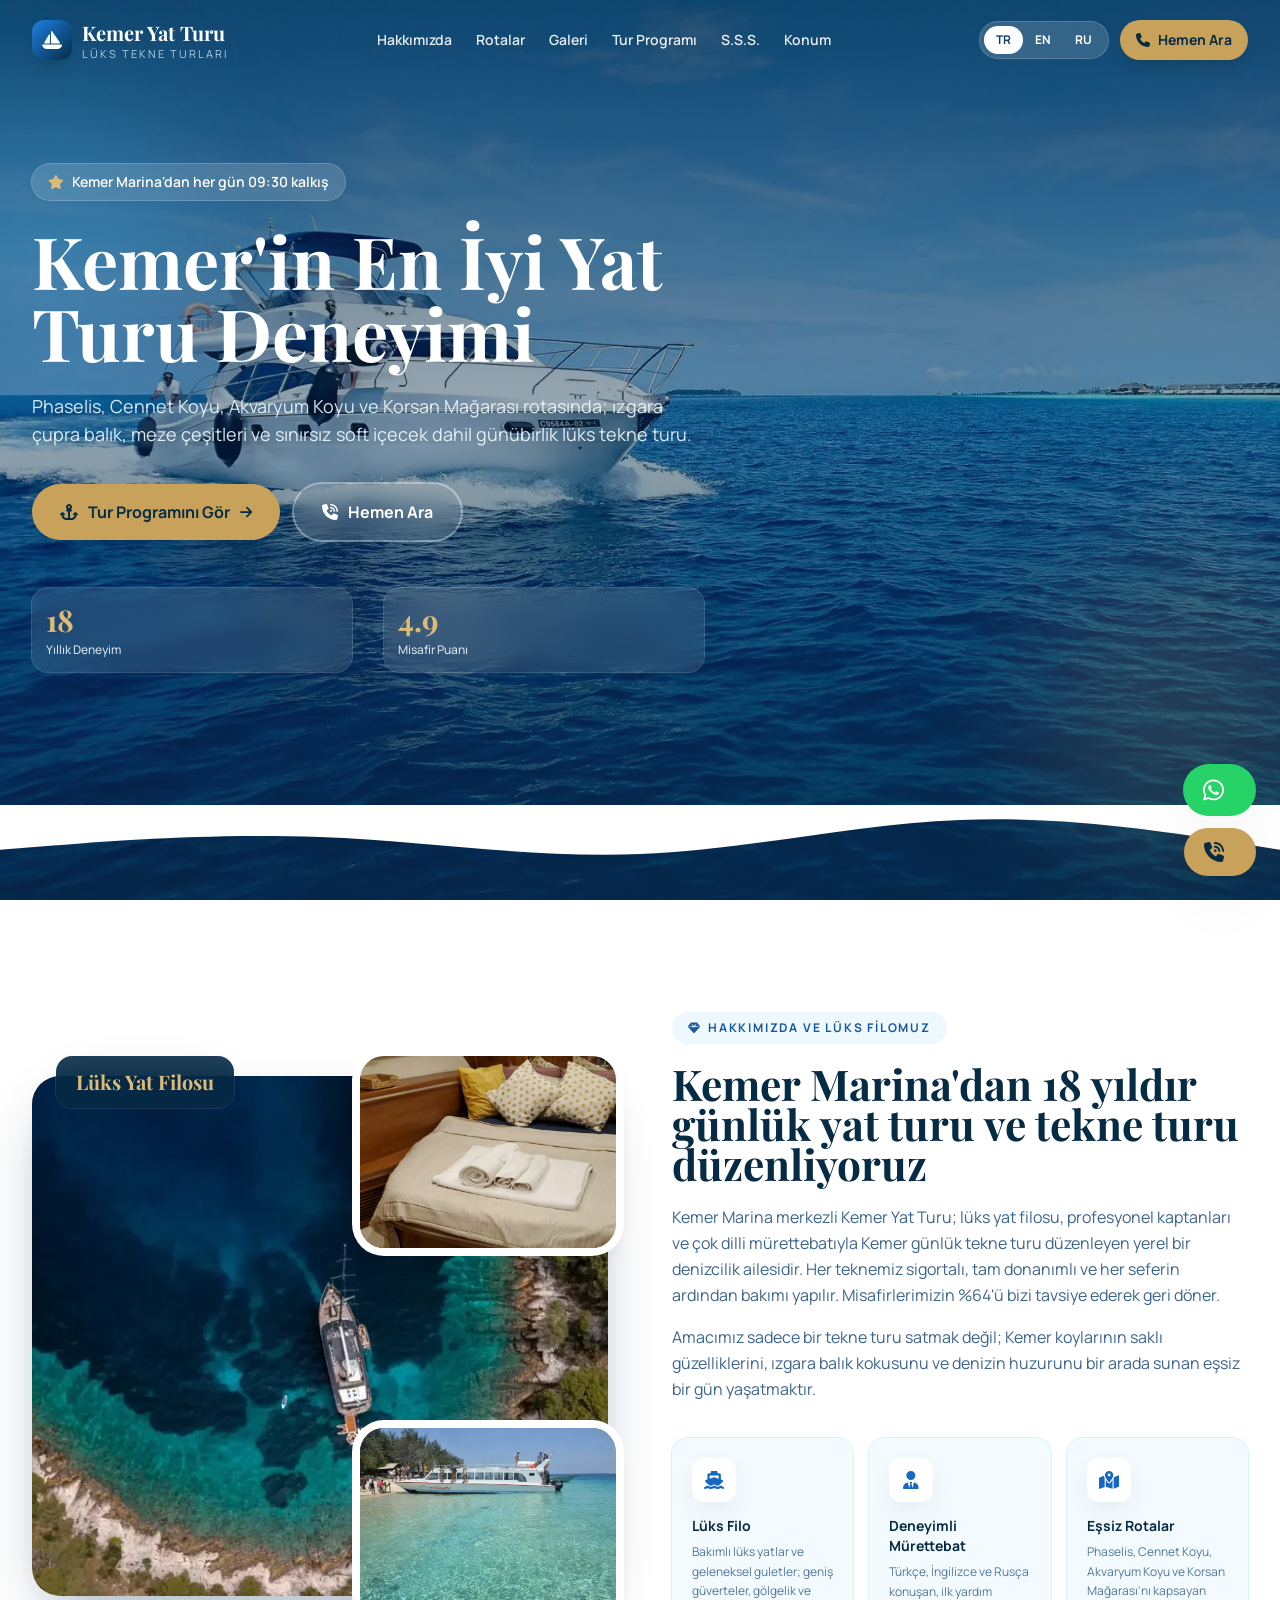
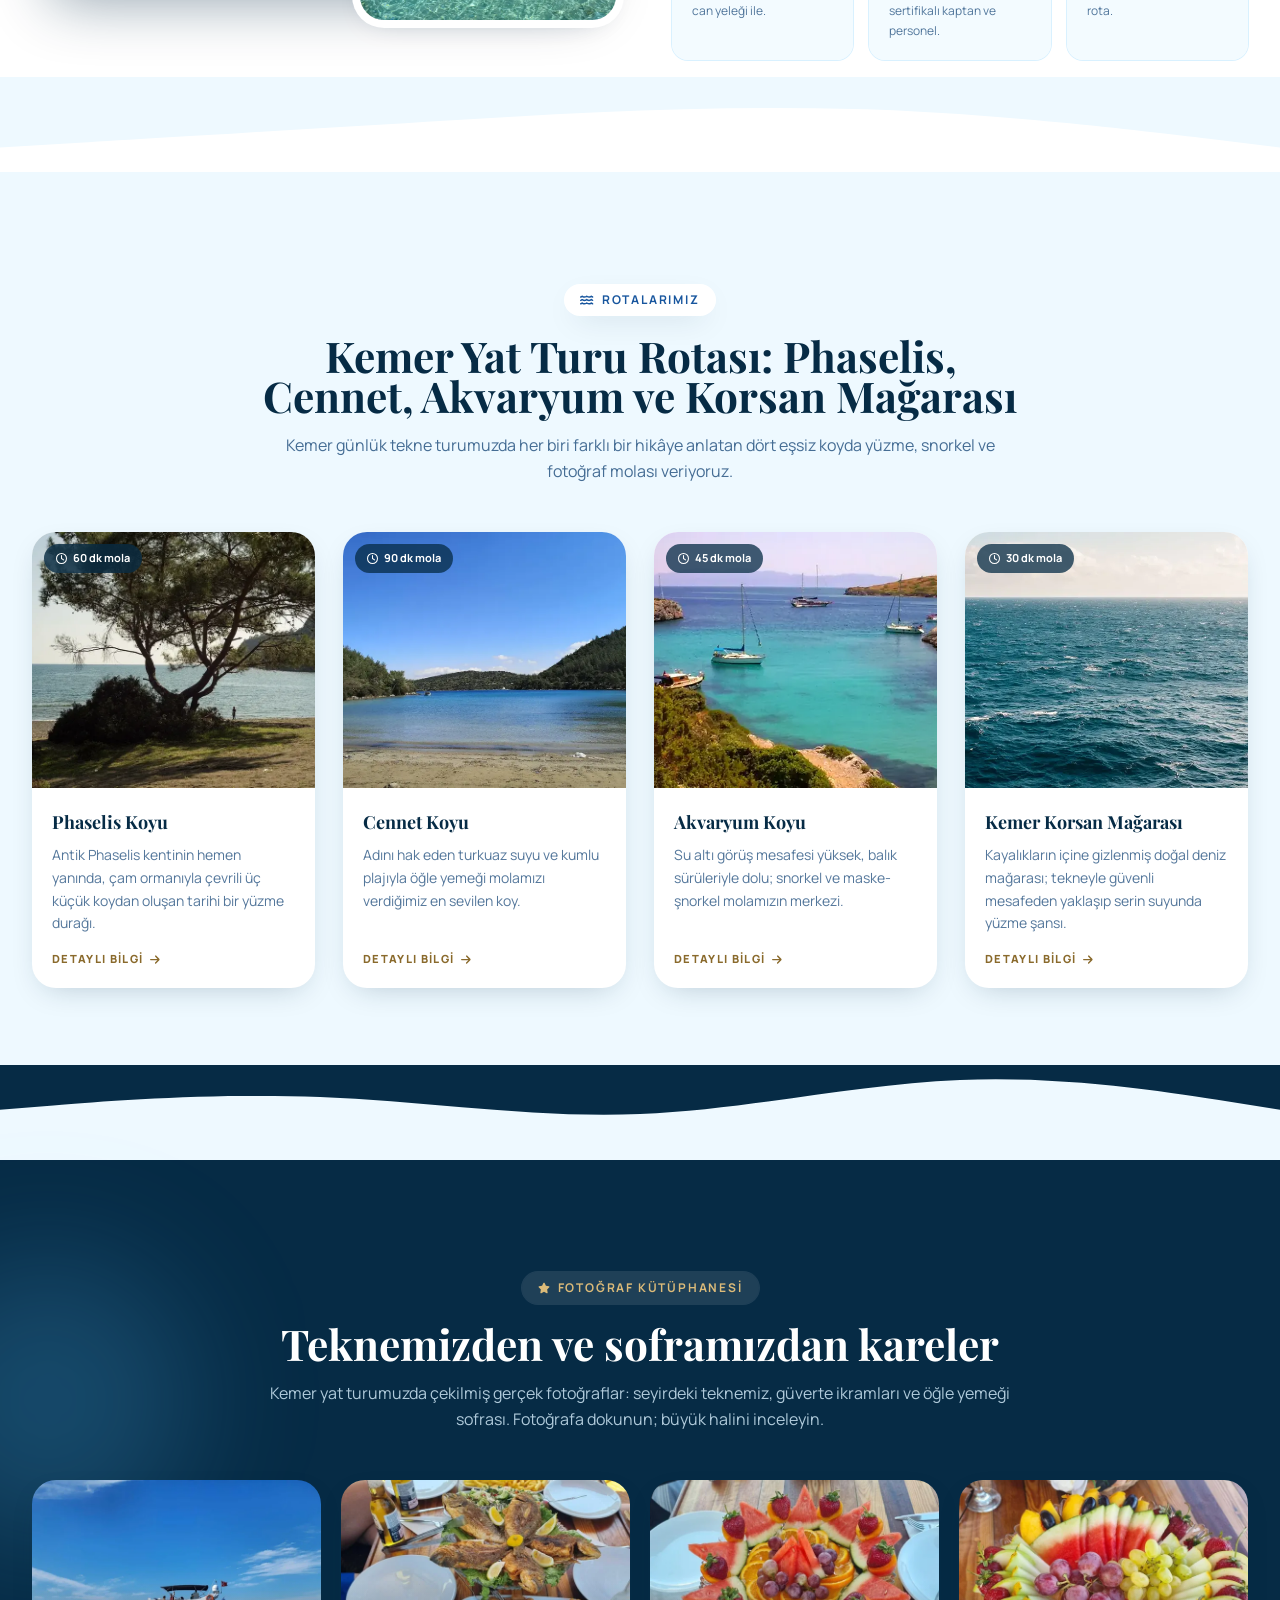
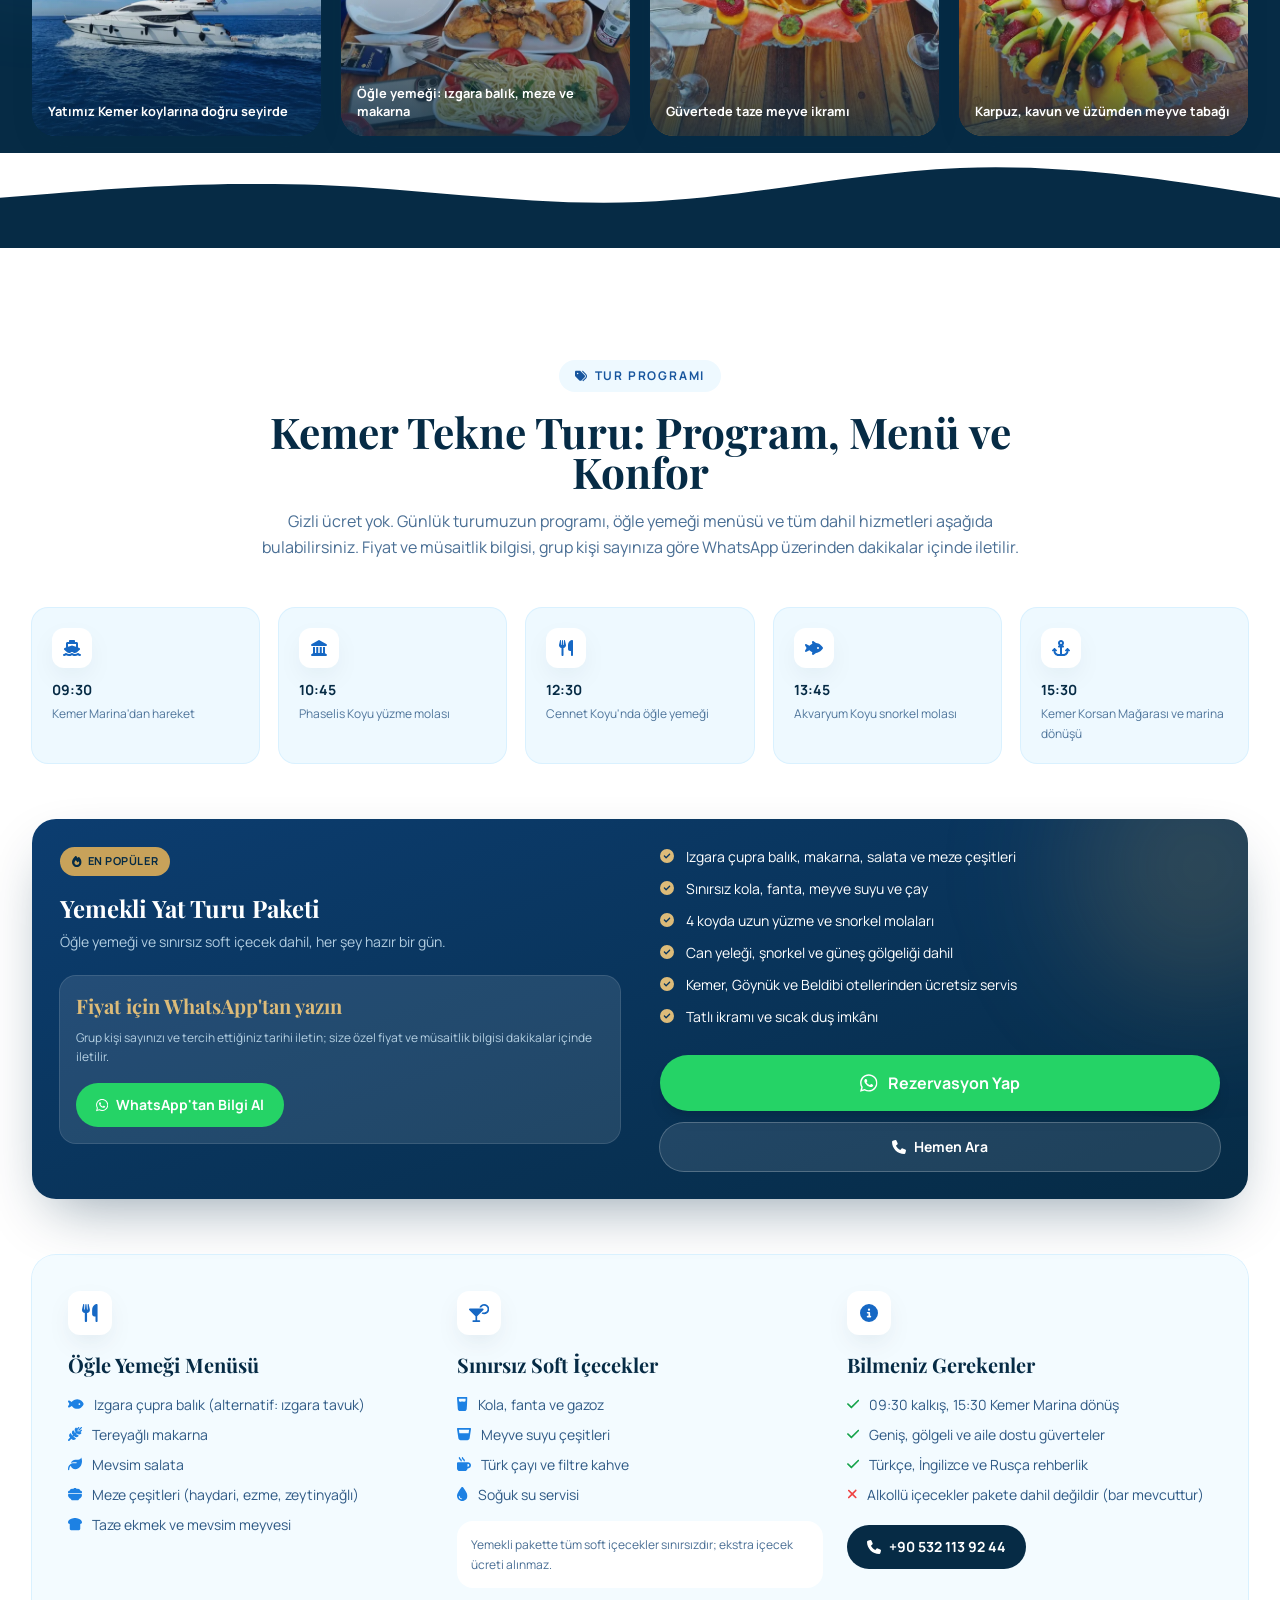
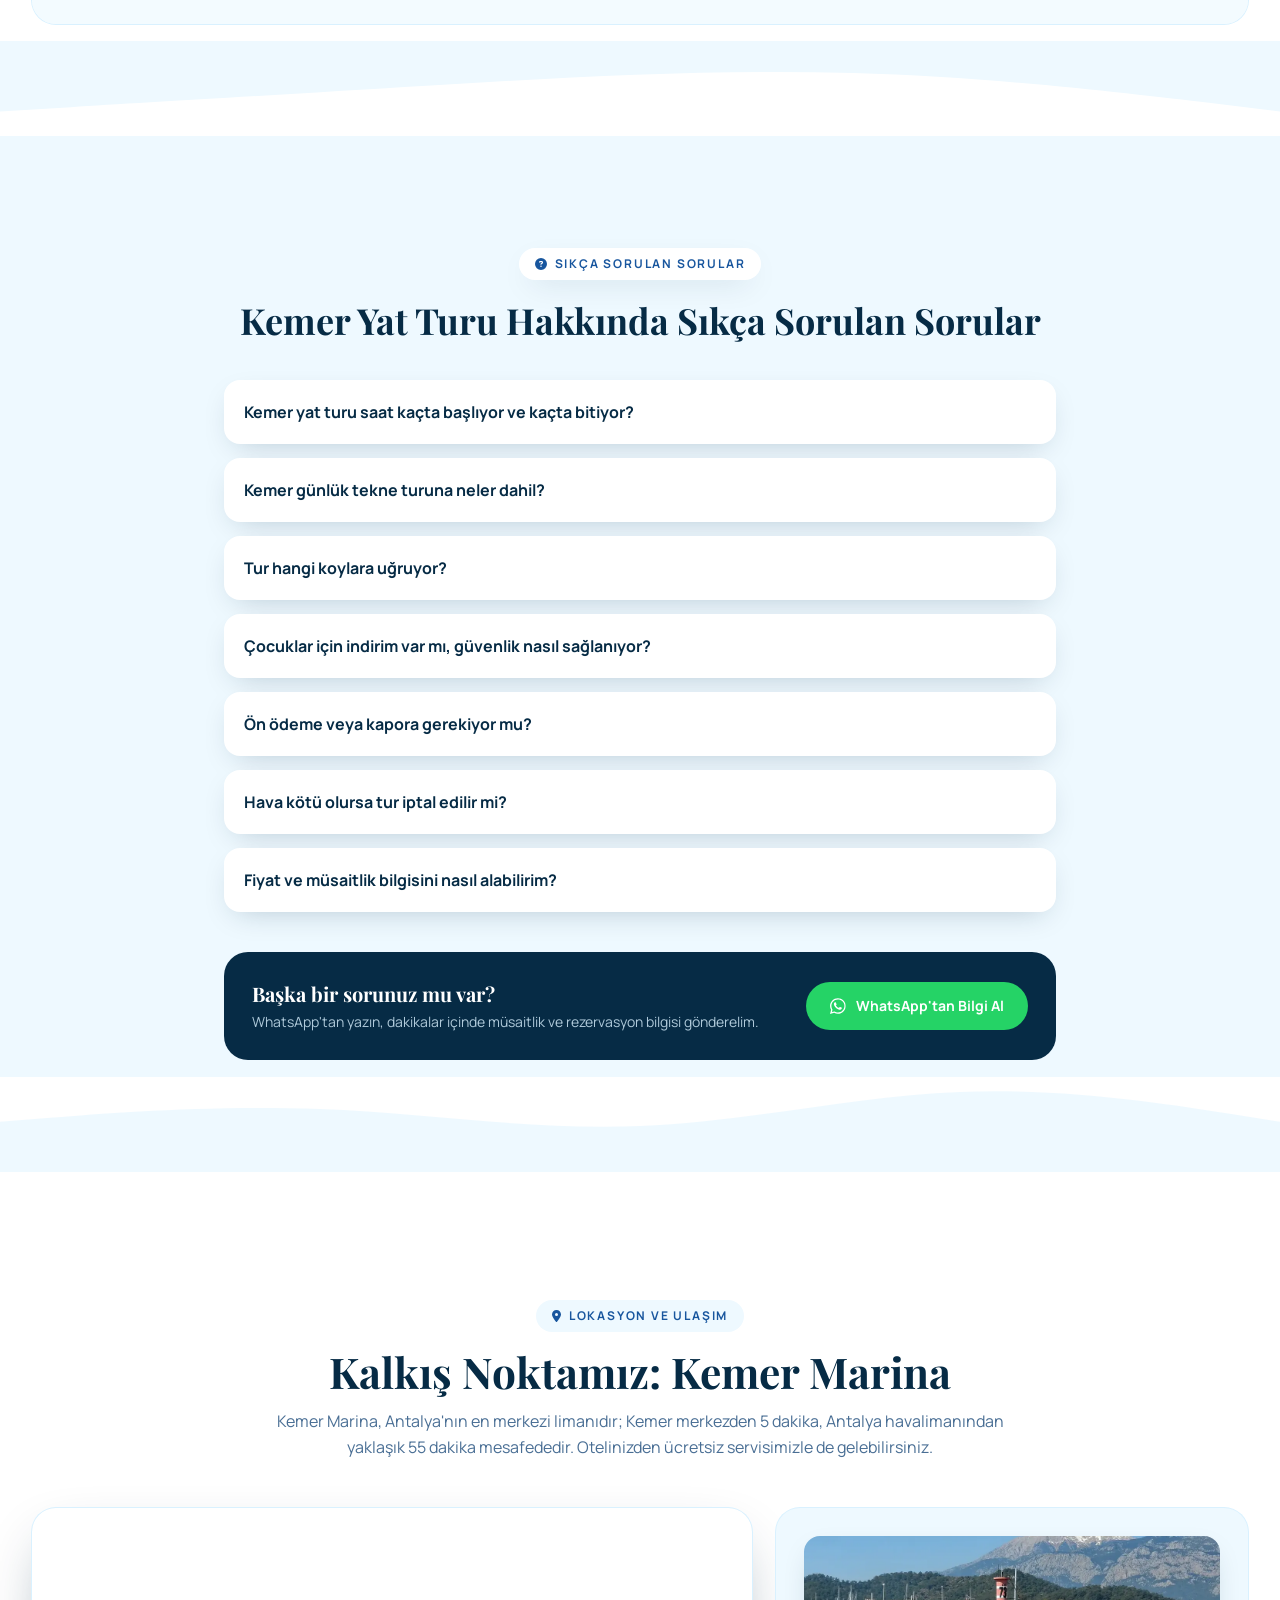
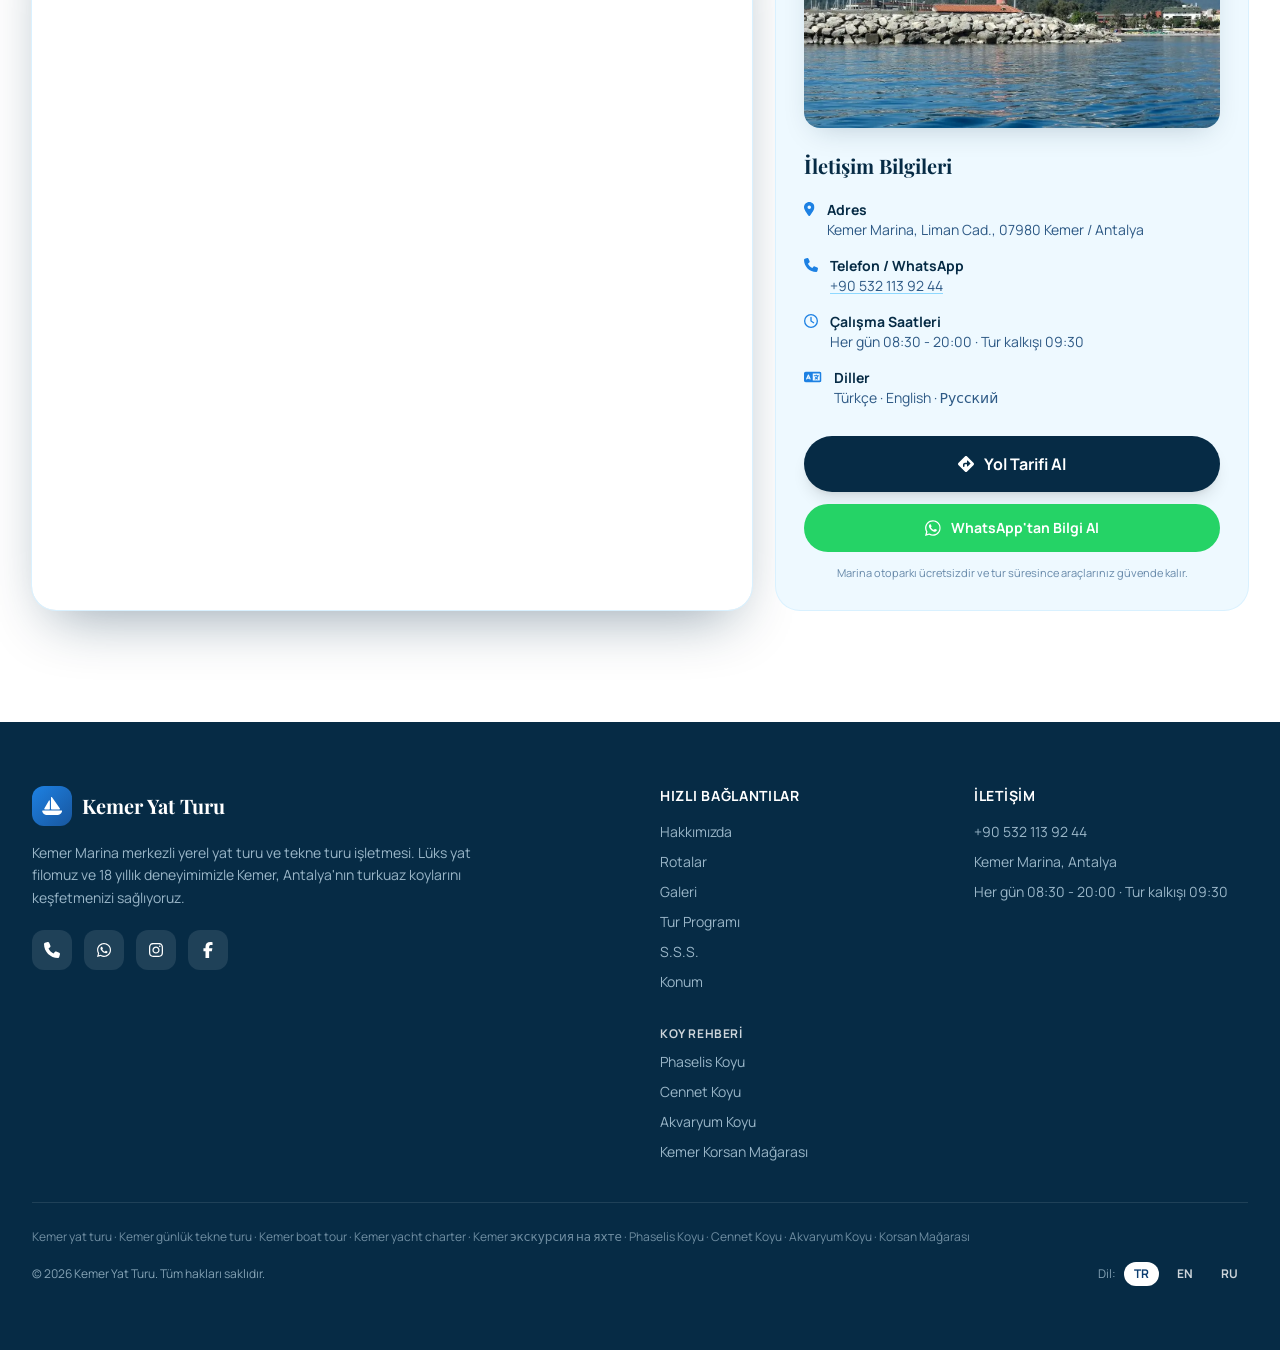
==== commit 323575df: "fix(seo): update canonical URL to https://kemeryattur.com.tr" ====
--- a/index.html
+++ b/index.html
@@ -7,10 +7,1841 @@
 
 <!-- ============ TEMEL SEO ============ -->
 <title>Kemer Yat Turu | Günlük Tekne Turu ve Koy Rotaları</title>
-<meta name="description" content="Kemer yat turu &amp; günlük tekne turu: Phaselis, Cennet Koyu, Akvaryum Koyu ve Korsan Mağarası rotaları. 09:30 Kemer Marina kalkış, öğle yemeği ve sınırsız soft içecek dahil—en iyi fiyat, garantili memnuniyet.">
+<meta name="description" content="Kemer yat turu &amp; günlük tekne turu: Phaselis, Cennet Koyu, Akvaryum Koyu ve Korsan Mağarası rotaları. 09:30 Kemer Marina kalkış, öğle yemeği ve sınırsız soft içecek dahil. Fiyat ve müsaitlik için WhatsApp'tan yazın.">
 <meta name="format-detection" content="telephone=no, address=no, email=no">
 <meta name="robots" content="index, follow, max-image-preview:large, max-snippet:-1">
 <meta name="author" content="Kemer Yat Turu">
 <link rel="canonical" href="https://kemeryattur.com.tr/">
 <link rel="alternate" hreflang="tr" href="https://kemeryattur.com.tr/">
-<link rel="alternate" hreflang="x-default" href="https://kemeryattur.com.tr/">+<link rel="alternate" hreflang="x-default" href="https://kemeryattur.com.tr/">
+
+<!-- ============ OPEN GRAPH / TWITTER ============ -->
+<meta property="og:type" content="website">
+<meta property="og:site_name" content="Kemer Yat Turu">
+<meta property="og:locale" content="tr_TR">
+<meta property="og:locale:alternate" content="en_US">
+<meta property="og:locale:alternate" content="ru_RU">
+<meta property="og:title" content="Kemer Yat Turu | Kemer'in En İyi Yat Turu Deneyimi">
+<meta property="og:description" content="Lüks yat filosu, Phaselis ve Cennet Koyu rotaları, öğün ve sınırsız içecek dahil günlük tekne turu. Kemer Marina'dan 09:30 kalkış.">
+<meta property="og:url" content="https://kemeryattur.com.tr/">
+<meta property="og:image" content="https://kemeryattur.com.tr/images/hero-yacht.jpg">
+<meta property="og:image:type" content="image/jpeg">
+<meta property="og:image:width" content="1920">
+<meta property="og:image:height" content="1320">
+<meta property="og:image:alt" content="Kemer'de turkuaz denizde seyreden lüks yat – günlük tekne turu">
+<meta name="twitter:card" content="summary_large_image">
+<meta name="twitter:title" content="Kemer Yat Turu | Kemer'in En İyi Yat Turu Deneyimi">
+<meta name="twitter:description" content="Phaselis, Cennet Koyu, Akvaryum Koyu ve Korsan Mağarası rotalı günlük yat turu. Kemer Marina 09:30 kalkış.">
+<meta name="twitter:image" content="https://kemeryattur.com.tr/images/hero-yacht.jpg">
+<meta name="twitter:image:alt" content="Kemer'de turkuaz denizde seyreden lüks yat – günlük tekne turu">
+
+<link rel="icon" href="data:image/svg+xml,%3Csvg xmlns='http://www.w3.org/2000/svg' viewBox='0 0 32 32'%3E%3Crect width='32' height='32' rx='7' fill='%23062b45'/%3E%3Cpath d='M6 21h20l-2 4H8z' fill='%2338bdf8'/%3E%3Cpath d='M16 6l8 13H8z' fill='%23c8a25a'/%3E%3C/svg%3E">
+
+<!-- ============ PERFORMANS ============ -->
+<link rel="preload" as="font" type="font/woff2" href="assets/fonts/playfair-display-700-latin.woff2" crossorigin>
+<link rel="preload" as="font" type="font/woff2" href="assets/fonts/playfair-display-700-latin-ext.woff2" crossorigin>
+<link rel="preload" as="image" href="images/hero-yacht-1080.webp" type="image/webp" media="(max-width: 767px)" fetchpriority="high">
+<link rel="preload" as="image" href="images/hero-yacht.webp" type="image/webp" media="(min-width: 768px)" fetchpriority="high">
+<!-- Fontlar: self-host (assets/fonts/*.woff2) - Google Fonts CDN bagimliligi yok.
+     @font-face tanimlari sayfaya gomuldu; kritik yolda ek istek olusmaz. -->
+<style>
+/* ==========================================================================
+   Yerel font tanimlari (self-host) - Google Fonts CDN yerine
+   Manrope 400/500/600/700/800, Playfair Display 600/700 (latin + latin-ext)
+   Onbellek: vercel.json -> /assets/fonts/*.woff2 (immutable, 1 yil)
+   ========================================================================== */
+@font-face{font-family:'Manrope';font-style:normal;font-weight:400;font-display:swap;src:url('assets/fonts/manrope-400-latin-ext.woff2') format('woff2');unicode-range:U+0100-02BA, U+02BD-02C5, U+02C7-02CC, U+02CE-02D7, U+02DD-02FF, U+0304, U+0308, U+0329, U+1D00-1DBF, U+1E00-1E9F, U+1EF2-1EFF, U+2020, U+20A0-20AB, U+20AD-20C0, U+2113, U+2C60-2C7F, U+A720-A7FF}
+@font-face{font-family:'Manrope';font-style:normal;font-weight:400;font-display:swap;src:url('assets/fonts/manrope-400-latin.woff2') format('woff2');unicode-range:U+0000-00FF, U+0131, U+0152-0153, U+02BB-02BC, U+02C6, U+02DA, U+02DC, U+0304, U+0308, U+0329, U+2000-206F, U+20AC, U+2122, U+2191, U+2193, U+2212, U+2215, U+FEFF, U+FFFD}
+@font-face{font-family:'Manrope';font-style:normal;font-weight:500;font-display:swap;src:url('assets/fonts/manrope-500-latin-ext.woff2') format('woff2');unicode-range:U+0100-02BA, U+02BD-02C5, U+02C7-02CC, U+02CE-02D7, U+02DD-02FF, U+0304, U+0308, U+0329, U+1D00-1DBF, U+1E00-1E9F, U+1EF2-1EFF, U+2020, U+20A0-20AB, U+20AD-20C0, U+2113, U+2C60-2C7F, U+A720-A7FF}
+@font-face{font-family:'Manrope';font-style:normal;font-weight:500;font-display:swap;src:url('assets/fonts/manrope-500-latin.woff2') format('woff2');unicode-range:U+0000-00FF, U+0131, U+0152-0153, U+02BB-02BC, U+02C6, U+02DA, U+02DC, U+0304, U+0308, U+0329, U+2000-206F, U+20AC, U+2122, U+2191, U+2193, U+2212, U+2215, U+FEFF, U+FFFD}
+@font-face{font-family:'Manrope';font-style:normal;font-weight:600;font-display:swap;src:url('assets/fonts/manrope-600-latin-ext.woff2') format('woff2');unicode-range:U+0100-02BA, U+02BD-02C5, U+02C7-02CC, U+02CE-02D7, U+02DD-02FF, U+0304, U+0308, U+0329, U+1D00-1DBF, U+1E00-1E9F, U+1EF2-1EFF, U+2020, U+20A0-20AB, U+20AD-20C0, U+2113, U+2C60-2C7F, U+A720-A7FF}
+@font-face{font-family:'Manrope';font-style:normal;font-weight:600;font-display:swap;src:url('assets/fonts/manrope-600-latin.woff2') format('woff2');unicode-range:U+0000-00FF, U+0131, U+0152-0153, U+02BB-02BC, U+02C6, U+02DA, U+02DC, U+0304, U+0308, U+0329, U+2000-206F, U+20AC, U+2122, U+2191, U+2193, U+2212, U+2215, U+FEFF, U+FFFD}
+@font-face{font-family:'Manrope';font-style:normal;font-weight:700;font-display:swap;src:url('assets/fonts/manrope-700-latin-ext.woff2') format('woff2');unicode-range:U+0100-02BA, U+02BD-02C5, U+02C7-02CC, U+02CE-02D7, U+02DD-02FF, U+0304, U+0308, U+0329, U+1D00-1DBF, U+1E00-1E9F, U+1EF2-1EFF, U+2020, U+20A0-20AB, U+20AD-20C0, U+2113, U+2C60-2C7F, U+A720-A7FF}
+@font-face{font-family:'Manrope';font-style:normal;font-weight:700;font-display:swap;src:url('assets/fonts/manrope-700-latin.woff2') format('woff2');unicode-range:U+0000-00FF, U+0131, U+0152-0153, U+02BB-02BC, U+02C6, U+02DA, U+02DC, U+0304, U+0308, U+0329, U+2000-206F, U+20AC, U+2122, U+2191, U+2193, U+2212, U+2215, U+FEFF, U+FFFD}
+@font-face{font-family:'Manrope';font-style:normal;font-weight:800;font-display:swap;src:url('assets/fonts/manrope-800-latin-ext.woff2') format('woff2');unicode-range:U+0100-02BA, U+02BD-02C5, U+02C7-02CC, U+02CE-02D7, U+02DD-02FF, U+0304, U+0308, U+0329, U+1D00-1DBF, U+1E00-1E9F, U+1EF2-1EFF, U+2020, U+20A0-20AB, U+20AD-20C0, U+2113, U+2C60-2C7F, U+A720-A7FF}
+@font-face{font-family:'Manrope';font-style:normal;font-weight:800;font-display:swap;src:url('assets/fonts/manrope-800-latin.woff2') format('woff2');unicode-range:U+0000-00FF, U+0131, U+0152-0153, U+02BB-02BC, U+02C6, U+02DA, U+02DC, U+0304, U+0308, U+0329, U+2000-206F, U+20AC, U+2122, U+2191, U+2193, U+2212, U+2215, U+FEFF, U+FFFD}
+@font-face{font-family:'Playfair Display';font-style:normal;font-weight:600;font-display:swap;src:url('assets/fonts/playfair-display-600-latin-ext.woff2') format('woff2');unicode-range:U+0100-02BA, U+02BD-02C5, U+02C7-02CC, U+02CE-02D7, U+02DD-02FF, U+0304, U+0308, U+0329, U+1D00-1DBF, U+1E00-1E9F, U+1EF2-1EFF, U+2020, U+20A0-20AB, U+20AD-20C0, U+2113, U+2C60-2C7F, U+A720-A7FF}
+@font-face{font-family:'Playfair Display';font-style:normal;font-weight:600;font-display:swap;src:url('assets/fonts/playfair-display-600-latin.woff2') format('woff2');unicode-range:U+0000-00FF, U+0131, U+0152-0153, U+02BB-02BC, U+02C6, U+02DA, U+02DC, U+0304, U+0308, U+0329, U+2000-206F, U+20AC, U+2122, U+2191, U+2193, U+2212, U+2215, U+FEFF, U+FFFD}
+@font-face{font-family:'Playfair Display';font-style:normal;font-weight:700;font-display:swap;src:url('assets/fonts/playfair-display-700-latin-ext.woff2') format('woff2');unicode-range:U+0100-02BA, U+02BD-02C5, U+02C7-02CC, U+02CE-02D7, U+02DD-02FF, U+0304, U+0308, U+0329, U+1D00-1DBF, U+1E00-1E9F, U+1EF2-1EFF, U+2020, U+20A0-20AB, U+20AD-20C0, U+2113, U+2C60-2C7F, U+A720-A7FF}
+@font-face{font-family:'Playfair Display';font-style:normal;font-weight:700;font-display:swap;src:url('assets/fonts/playfair-display-700-latin.woff2') format('woff2');unicode-range:U+0000-00FF, U+0131, U+0152-0153, U+02BB-02BC, U+02C6, U+02DA, U+02DC, U+0304, U+0308, U+0329, U+2000-206F, U+20AC, U+2122, U+2191, U+2193, U+2212, U+2215, U+FEFF, U+FFFD}
+</style>
+
+<!-- Tailwind CSS: cdn.tailwindcss.com betigi kaldirildi. Kullanilan siniflar derlenmis halde
+     assets/tailwind.min.css dosyasinda durur (daha hizli acilis, tarayicida JIT derleme yok).
+     Bu link, ozel CSS'ten SONRA gelir; boylece esit ozgullukte Tailwind kurallari kazanir (onceki sira korunur).
+     ONEMLI: HTML'e yeni bir Tailwind sinifi (ornek: yeni renk, yeni bosluk degeri) eklerseniz bu dosya
+     yeniden uretilmelidir; aksi halde o sinif gorunmez. Mevcut siniflarin degistirilmesi gerekmez. -->
+
+<style>
+  :root { scroll-behavior: smooth; scroll-padding-top: 84px; }
+  body { overflow-x: hidden; }
+  /* Bolumler arasi dalga gecisleri */
+  .wave-divider { position: absolute; left: 0; width: 100%; line-height: 0; z-index: 10; pointer-events: none; }
+  .wave-top { top: -1px; }
+  .wave-bottom { bottom: -1px; transform: rotate(180deg); }
+  .wave-divider svg { display: block; width: 100%; height: 58px; }
+  @media (min-width: 768px) { .wave-divider svg { height: 96px; } }
+  /* Kaydirma ile yumusak gorunum */
+  .reveal { opacity: 0; transform: translateY(28px); transition: opacity .7s ease, transform .7s ease; will-change: opacity, transform; }
+  .reveal.is-visible { opacity: 1; transform: none; }
+  /* Rota kartlari hover buyume efekti */
+  .bay-card img { transition: transform .7s cubic-bezier(.2,.7,.3,1); }
+  .bay-card:hover img, .bay-card:focus-within img { transform: scale(1.09); }
+  .bay-card { transition: transform .45s cubic-bezier(.2,.7,.3,1), box-shadow .45s ease; }
+  .bay-card:hover, .bay-card:focus-within { transform: translateY(-8px); box-shadow: 0 28px 50px -22px rgba(6,43,69,.55); }
+  /* Koy karti -> detay sayfasi baglantisi (stretched link):
+     baslik bir baglanti, ::after katmani kartin tamamini tiklanabilir yapar. */
+  .bay-card { position: relative; display: flex; flex-direction: column; }
+  .bay-card > .p-5 { display: flex; flex-direction: column; flex: 1 1 auto; }
+  .bay-link { color: inherit; }
+  .bay-link::after { content: ""; position: absolute; inset: 0; z-index: 5; }
+  .bay-link:focus-visible { outline: none; }
+  .bay-link:focus-visible::after { outline: 3px solid #c8a25a; outline-offset: 3px; border-radius: 1.5rem; }
+  .bay-card:hover .bay-link, .bay-card:focus-within .bay-link { text-decoration: underline; text-decoration-color: #c8a25a; text-decoration-thickness: 3px; text-underline-offset: 4px; }
+  /* "Detayli bilgi" ipucu: gorsel ipucu, baglanti adini kirletmemesi icin aria-hidden */
+  .bay-more { display: inline-flex; align-items: center; gap: .4rem; margin-top: auto; padding-top: 1rem; font-size: .7rem; font-weight: 800; letter-spacing: .12em; text-transform: uppercase; color: #8a6a2c; transition: gap .3s ease, color .3s ease; }
+  .bay-card:hover .bay-more, .bay-card:focus-within .bay-more { gap: .7rem; color: #6f5522; }
+  /* Hero arka plani: tam ekran deniz/yat gorseli */
+  .hero-bg { --hero-grad: linear-gradient(180deg, rgba(6,43,69,.74) 0%, rgba(6,43,69,.42) 45%, rgba(6,43,69,.80) 100%); background-image: var(--hero-grad), url('images/hero-yacht.jpg'); background-size: cover; background-position: center; }
+  /* WebP destekleyen tarayicilarda %57 daha kucuk gorsel; desteklemeyende ust satirdaki jpg kullanilir */
+  .hero-bg { background-image: var(--hero-grad), -webkit-image-set(url('images/hero-yacht.webp') type('image/webp'), url('images/hero-yacht.jpg') type('image/jpeg')); background-image: var(--hero-grad), image-set(url('images/hero-yacht.webp') type('image/webp'), url('images/hero-yacht.jpg') type('image/jpeg')); }
+  /* Mobil (<= 767px): ayni gorselin 1080 px genisligindeki kucultulmus surumu (274 KB -> 87 KB) */
+  @media (max-width: 767px) { .hero-bg { background-image: var(--hero-grad), url('images/hero-yacht-1080.webp'); } }
+  .lang-btn.is-active { background: #fff; color: #0c3d70; }
+  .sticky-cta a:active { transform: scale(.97); }
+  .faq-chevron { transition: transform .3s ease; }
+  details.faq[open] .faq-chevron { transform: rotate(180deg); }
+  /* S.S.S. sorusu: yazi satiri (20px) yerine tum kart genisliginde 44px'lik dokunma alani.
+     Negatif margin sayesinde gorsel yerlesim degismez (WCAG 2.5.5 / mobil tap-target). */
+  details.faq > summary { padding-top: 12px; padding-bottom: 12px; margin-top: -12px; margin-bottom: -12px; }
+  .price-featured { background: linear-gradient(160deg, #0c3d70 0%, #062b45 100%); }
+  /* Ikonlar: Font Awesome CDN yerine sayfaya gomulu SVG sprite kullanilir (bkz. <body> basi).
+     Boyut, bulundugu metnin font-size'ina uyar; renk currentColor'dan alinir. */
+  .i { height: 1em; width: auto; display: inline-block; vertical-align: -.125em; fill: currentColor; flex: none; }
+  /* ===== Galeri (fotograf kutuphanesi): tiklanabilir kart + buyutme penceresi =====
+     Kart bir <button>'dur: tiklaninca ayni fotografi buyuk halde gosterir (lightbox).
+     Yeni Tailwind sinifi kullanilmadi; derlenmis CSS'in yeniden uretilmesi gerekmez. */
+  .galeri-kart { position: relative; display: block; width: 100%; overflow: hidden; border-radius: 1.5rem; cursor: zoom-in; }
+  .galeri-kart img { transition: transform .7s cubic-bezier(.2,.7,.3,1); }
+  .galeri-kart:hover img, .galeri-kart:focus-within img { transform: scale(1.07); }
+  .galeri-kart:focus-visible { outline: 3px solid #c8a25a; outline-offset: 3px; }
+  .galeri-perde { position: absolute; inset: 0; background: linear-gradient(180deg, rgba(6,43,69,0) 40%, rgba(6,43,69,.74) 100%); }
+  .galeri-yazi { position: absolute; left: 1rem; right: 1rem; bottom: 1rem; color: #fff; font-size: .8rem; font-weight: 700; line-height: 1.35; text-align: left; }
+  /* Buyutme penceresi (lightbox): klavye ve mobil dokunma icin 44px hedefler */
+  #galeri-lightbox { position: fixed; inset: 0; z-index: 90; display: none; }
+  #galeri-lightbox.is-open { display: flex; align-items: center; justify-content: center; }
+  body.lb-acik { overflow: hidden; }
+  .lb-perde { position: absolute; inset: 0; background: rgba(4,25,41,.95); }
+  /* Kisa ekranlarda (yatay telefon) icerik tasmasin: pencere kendi icinde kaydirilir.
+     Ust bosluk, sag ustteki Kapat butonunun gorselin uzerine binmemesini saglar. */
+  .lb-ic { position: relative; z-index: 1; display: flex; flex-direction: column; align-items: center; gap: .85rem; width: 100%; max-width: 1100px; max-height: 100vh; overflow-y: auto; padding: 3.5rem 1rem 1.25rem; }
+  .lb-resim { width: auto; height: auto; max-width: 100%; max-height: 74vh; object-fit: contain; border-radius: 1.25rem; background: #062b45; }
+  .lb-alt { max-width: 60ch; color: #dbe9f4; font-size: .82rem; line-height: 1.5; text-align: center; }
+  .lb-kontroller { display: flex; align-items: center; justify-content: center; gap: .5rem; flex-wrap: wrap; }
+  .lb-btn { display: inline-flex; align-items: center; justify-content: center; gap: .4rem; min-height: 44px; min-width: 44px; padding: .55rem .9rem; border-radius: 999px; background: rgba(255,255,255,.16); color: #fff; font-size: .78rem; font-weight: 700; transition: background .3s ease, color .3s ease; }
+  .lb-btn:hover, .lb-btn:focus-visible { background: #c8a25a; color: #062b45; }
+  .lb-btn:focus-visible { outline: 2px solid #fff; outline-offset: 2px; }
+  .lb-geri svg { transform: rotate(180deg); }
+  .lb-sayac { min-width: 4.5rem; text-align: center; color: #fff; font-size: .78rem; font-weight: 800; letter-spacing: .08em; }
+  .lb-kapat { position: absolute; top: .5rem; right: .5rem; z-index: 2; }
+  ::selection { background: #c8a25a; color: #062b45; }
+  @media (prefers-reduced-motion: reduce) { * { animation: none !important; transition: none !important; } html { scroll-behavior: auto; } }
+</style>
+<style>
+/* Kemer Yat Turu - Tailwind CSS (derlenmis statik surum) */
+*,::before,::after{--tw-border-spacing-x:0;--tw-border-spacing-y:0;--tw-translate-x:0;--tw-translate-y:0;--tw-rotate:0;--tw-skew-x:0;--tw-skew-y:0;--tw-scale-x:1;--tw-scale-y:1;--tw-pan-x:;--tw-pan-y:;--tw-pinch-zoom:;--tw-scroll-snap-strictness:proximity;--tw-gradient-from-position:;--tw-gradient-via-position:;--tw-gradient-to-position:;--tw-ordinal:;--tw-slashed-zero:;--tw-numeric-figure:;--tw-numeric-spacing:;--tw-numeric-fraction:;--tw-ring-inset:;--tw-ring-offset-width:0px;--tw-ring-offset-color:#fff;--tw-ring-color:rgb(59 130 246 / 0.5);--tw-ring-offset-shadow:0 0 #0000;--tw-ring-shadow:0 0 #0000;--tw-shadow:0 0 #0000;--tw-shadow-colored:0 0 #0000;--tw-blur:;--tw-brightness:;--tw-contrast:;--tw-grayscale:;--tw-hue-rotate:;--tw-invert:;--tw-saturate:;--tw-sepia:;--tw-drop-shadow:;--tw-backdrop-blur:;--tw-backdrop-brightness:;--tw-backdrop-contrast:;--tw-backdrop-grayscale:;--tw-backdrop-hue-rotate:;--tw-backdrop-invert:;--tw-backdrop-opacity:;--tw-backdrop-saturate:;--tw-backdrop-sepia:;--tw-contain-size:;--tw-contain-layout:;--tw-contain-paint:;--tw-contain-style:}::backdrop{--tw-border-spacing-x:0;--tw-border-spacing-y:0;--tw-translate-x:0;--tw-translate-y:0;--tw-rotate:0;--tw-skew-x:0;--tw-skew-y:0;--tw-scale-x:1;--tw-scale-y:1;--tw-pan-x:;--tw-pan-y:;--tw-pinch-zoom:;--tw-scroll-snap-strictness:proximity;--tw-gradient-from-position:;--tw-gradient-via-position:;--tw-gradient-to-position:;--tw-ordinal:;--tw-slashed-zero:;--tw-numeric-figure:;--tw-numeric-spacing:;--tw-numeric-fraction:;--tw-ring-inset:;--tw-ring-offset-width:0px;--tw-ring-offset-color:#fff;--tw-ring-color:rgb(59 130 246 / 0.5);--tw-ring-offset-shadow:0 0 #0000;--tw-ring-shadow:0 0 #0000;--tw-shadow:0 0 #0000;--tw-shadow-colored:0 0 #0000;--tw-blur:;--tw-brightness:;--tw-contrast:;--tw-grayscale:;--tw-hue-rotate:;--tw-invert:;--tw-saturate:;--tw-sepia:;--tw-drop-shadow:;--tw-backdrop-blur:;--tw-backdrop-brightness:;--tw-backdrop-contrast:;--tw-backdrop-grayscale:;--tw-backdrop-hue-rotate:;--tw-backdrop-invert:;--tw-backdrop-opacity:;--tw-backdrop-saturate:;--tw-backdrop-sepia:;--tw-contain-size:;--tw-contain-layout:;--tw-contain-paint:;--tw-contain-style:}*,::after,::before{box-sizing:border-box;border-width:0;border-style:solid;border-color:#e5e7eb}::after,::before{--tw-content:''}:host,html{line-height:1.5;-webkit-text-size-adjust:100%;-moz-tab-size:4;tab-size:4;font-family:Manrope,system-ui,-apple-system,Segoe UI,sans-serif;font-feature-settings:normal;font-variation-settings:normal;-webkit-tap-highlight-color:transparent}body{margin:0;line-height:inherit}hr{height:0;color:inherit;border-top-width:1px}abbr:where([title]){-webkit-text-decoration:underline dotted;text-decoration:underline dotted}h1,h2,h3,h4,h5,h6{font-size:inherit;font-weight:inherit}a{color:inherit;text-decoration:inherit}b,strong{font-weight:bolder}code,kbd,pre,samp{font-family:ui-monospace,SFMono-Regular,Menlo,Monaco,Consolas,"Liberation Mono","Courier New",monospace;font-feature-settings:normal;font-variation-settings:normal;font-size:1em}small{font-size:80%}sub,sup{font-size:75%;line-height:0;position:relative;vertical-align:baseline}sub{bottom:-.25em}sup{top:-.5em}table{text-indent:0;border-color:inherit;border-collapse:collapse}button,input,optgroup,select,textarea{font-family:inherit;font-feature-settings:inherit;font-variation-settings:inherit;font-size:100%;font-weight:inherit;line-height:inherit;letter-spacing:inherit;color:inherit;margin:0;padding:0}button,select{text-transform:none}button,input:where([type=button]),input:where([type=reset]),input:where([type=submit]){-webkit-appearance:button;background-color:transparent;background-image:none}:-moz-focusring{outline:auto}:-moz-ui-invalid{box-shadow:none}progress{vertical-align:baseline}::-webkit-inner-spin-button,::-webkit-outer-spin-button{height:auto}[type=search]{-webkit-appearance:textfield;outline-offset:-2px}::-webkit-search-decoration{-webkit-appearance:none}::-webkit-file-upload-button{-webkit-appearance:button;font:inherit}summary{display:list-item}blockquote,dd,dl,figure,h1,h2,h3,h4,h5,h6,hr,p,pre{margin:0}fieldset{margin:0;padding:0}legend{padding:0}menu,ol,ul{list-style:none;margin:0;padding:0}dialog{padding:0}textarea{resize:vertical}input::placeholder,textarea::placeholder{opacity:1;color:#9ca3af}[role=button],button{cursor:pointer}:disabled{cursor:default}audio,canvas,embed,iframe,img,object,svg,video{display:block;vertical-align:middle}img,video{max-width:100%;height:auto}[hidden]:where(:not([hidden=until-found])){display:none}.sr-only{position:absolute;width:1px;height:1px;padding:0;margin:-1px;overflow:hidden;clip:rect(0,0,0,0);white-space:nowrap;border-width:0}.pointer-events-none{pointer-events:none}.fixed{position:fixed}.absolute{position:absolute}.relative{position:relative}.inset-x-0{left:0px;right:0px}.-bottom-6{bottom:-1.5rem}.-left-24{left:-6rem}.-right-16{right:-4rem}.-right-2{right:-0.5rem}.-right-20{right:-5rem}.-top-20{top:-5rem}.-top-5{top:-1.25rem}.bottom-10{bottom:2.5rem}.left-3{left:0.75rem}.left-4{left:1rem}.top-0{top:0px}.top-24{top:6rem}.top-3{top:0.75rem}.bottom-0{bottom:0px}.bottom-6{bottom:1.5rem}.right-6{right:1.5rem}.z-50{z-index:50}.order-last{order:9999}.mx-auto{margin-left:auto;margin-right:auto}.mb-3{margin-bottom:0.75rem}.mt-0\.5{margin-top:0.125rem}.mt-1{margin-top:0.25rem}.mt-1\.5{margin-top:0.375rem}.mt-10{margin-top:2.5rem}.mt-12{margin-top:3rem}.mt-14{margin-top:3.5rem}.mt-2{margin-top:0.5rem}.mt-3{margin-top:0.75rem}.mt-3\.5{margin-top:0.875rem}.mt-4{margin-top:1rem}.mt-5{margin-top:1.25rem}.mt-6{margin-top:1.5rem}.mt-7{margin-top:1.75rem}.mt-9{margin-top:2.25rem}.block{display:block}.flex{display:flex}.inline-flex{display:inline-flex}.grid{display:grid}.hidden{display:none}.h-10{height:2.5rem}.h-11{height:2.75rem}.h-16{height:4rem}.h-40{height:10rem}.h-56{height:14rem}.h-64{height:16rem}.h-72{height:18rem}.h-80{height:20rem}.h-\[320px\]{height:320px}.min-h-\[100svh\]{min-height:100svh}.w-10{width:2.5rem}.w-11{width:2.75rem}.w-56{width:14rem}.w-64{width:16rem}.w-72{width:18rem}.w-80{width:20rem}.w-full{width:100%}.max-w-2xl{max-width:42rem}.max-w-3xl{max-width:48rem}.max-w-4xl{max-width:56rem}.max-w-7xl{max-width:80rem}.max-w-0{max-width:0px}.max-w-md{max-width:28rem}.shrink-0{flex-shrink:0}.cursor-pointer{cursor:pointer}.grid-cols-3{grid-template-columns:repeat(3,minmax(0,1fr))}.grid-cols-2{grid-template-columns:repeat(2,minmax(0,1fr))}.flex-col{flex-direction:column}.place-items-center{place-items:center}.items-start{align-items:flex-start}.items-end{align-items:flex-end}.items-center{align-items:center}.items-stretch{align-items:stretch}.justify-center{justify-content:center}.justify-between{justify-content:space-between}.gap-1{gap:0.25rem}.gap-1\.5{gap:0.375rem}.gap-12{gap:3rem}.gap-2{gap:0.5rem}.gap-2\.5{gap:0.625rem}.gap-3{gap:0.75rem}.gap-3\.5{gap:0.875rem}.gap-4{gap:1rem}.gap-5{gap:1.25rem}.gap-6{gap:1.5rem}.gap-8{gap:2rem}.gap-10{gap:2.5rem}.space-y-2\.5>:not([hidden]) ~:not([hidden]){--tw-space-y-reverse:0;margin-top:calc(0.625rem * calc(1 - var(--tw-space-y-reverse)));margin-bottom:calc(0.625rem * var(--tw-space-y-reverse))}.space-y-3>:not([hidden]) ~:not([hidden]){--tw-space-y-reverse:0;margin-top:calc(0.75rem * calc(1 - var(--tw-space-y-reverse)));margin-bottom:calc(0.75rem * var(--tw-space-y-reverse))}.space-y-3\.5>:not([hidden]) ~:not([hidden]){--tw-space-y-reverse:0;margin-top:calc(0.875rem * calc(1 - var(--tw-space-y-reverse)));margin-bottom:calc(0.875rem * var(--tw-space-y-reverse))}.space-y-4>:not([hidden]) ~:not([hidden]){--tw-space-y-reverse:0;margin-top:calc(1rem * calc(1 - var(--tw-space-y-reverse)));margin-bottom:calc(1rem * var(--tw-space-y-reverse))}.overflow-hidden{overflow:hidden}.whitespace-nowrap{white-space:nowrap}.rounded-2xl{border-radius:1rem}.rounded-3xl{border-radius:1.5rem}.rounded-\[28px\]{border-radius:28px}.rounded-full{border-radius:9999px}.rounded-xl{border-radius:0.75rem}.border-0{border-width:0px}.border-t{border-top-width:1px}.border-white\/10{border-color:rgb(255 255 255 / 0.1)}.bg-\[\#25D366\]{--tw-bg-opacity:1;background-color:rgb(37 211 102 / var(--tw-bg-opacity,1))}.bg-gold-500{--tw-bg-opacity:1;background-color:rgb(200 162 90 / var(--tw-bg-opacity,1))}.bg-gold-500\/15{background-color:rgb(200 162 90 / 0.15)}.bg-gold-500\/20{background-color:rgb(200 162 90 / 0.2)}.bg-ocean-400\/20{background-color:rgb(89 192 255 / 0.2)}.bg-ocean-50{--tw-bg-opacity:1;background-color:rgb(238 249 255 / var(--tw-bg-opacity,1))}.bg-ocean-50\/70{background-color:rgb(238 249 255 / 0.7)}.bg-ocean-950{--tw-bg-opacity:1;background-color:rgb(6 43 69 / var(--tw-bg-opacity,1))}.bg-ocean-950\/75{background-color:rgb(6 43 69 / 0.75)}.bg-ocean-950\/90{background-color:rgb(6 43 69 / 0.9)}.bg-ocean-950\/95{background-color:rgb(6 43 69 / 0.95)}.bg-white{--tw-bg-opacity:1;background-color:rgb(255 255 255 / var(--tw-bg-opacity,1))}.bg-white\/10{background-color:rgb(255 255 255 / 0.1)}.bg-white\/15{background-color:rgb(255 255 255 / 0.15)}.bg-gradient-to-br{background-image:linear-gradient(to bottom right,var(--tw-gradient-stops))}.from-ocean-600{--tw-gradient-from:#1d81e3 var(--tw-gradient-from-position);--tw-gradient-to:rgb(29 129 227 / 0) var(--tw-gradient-to-position);--tw-gradient-stops:var(--tw-gradient-from),var(--tw-gradient-to)}.to-ocean-950{--tw-gradient-to:#062b45 var(--tw-gradient-to-position)}.to-ocean-800{--tw-gradient-to:#18569e var(--tw-gradient-to-position)}.object-cover{object-fit:cover}.p-1{padding:0.25rem}.p-3\.5{padding:0.875rem}.p-4{padding:1rem}.p-5{padding:1.25rem}.p-7{padding:1.75rem}.p-3{padding:0.75rem}.px-2\.5{padding-left:0.625rem;padding-right:0.625rem}.px-3{padding-left:0.75rem;padding-right:0.75rem}.px-4{padding-left:1rem;padding-right:1rem}.px-5{padding-left:1.25rem;padding-right:1.25rem}.px-6{padding-left:1.5rem;padding-right:1.5rem}.px-7{padding-left:1.75rem;padding-right:1.75rem}.py-1\.5{padding-top:0.375rem;padding-bottom:0.375rem}.py-2{padding-top:0.5rem;padding-bottom:0.5rem}.py-2\.5{padding-top:0.625rem;padding-bottom:0.625rem}.py-20{padding-top:5rem;padding-bottom:5rem}.py-3{padding-top:0.75rem;padding-bottom:0.75rem}.py-3\.5{padding-top:0.875rem;padding-bottom:0.875rem}.py-4{padding-top:1rem;padding-bottom:1rem}.py-1{padding-top:0.25rem;padding-bottom:0.25rem}.pb-2{padding-bottom:0.5rem}.pb-20{padding-bottom:5rem}.pb-32{padding-bottom:8rem}.pt-24{padding-top:6rem}.pt-16{padding-top:4rem}.pt-6{padding-top:1.5rem}.text-center{text-align:center}.font-display{font-family:"Playfair Display",Georgia,serif}.font-sans{font-family:Manrope,system-ui,-apple-system,Segoe UI,sans-serif}.text-2xl{font-size:1.5rem;line-height:2rem}.text-3xl{font-size:1.875rem;line-height:2.25rem}.text-4xl{font-size:2.25rem;line-height:2.5rem}.text-5xl{font-size:3rem;line-height:1}.text-\[10px\]{font-size:10px}.text-\[11px\]{font-size:11px}.text-base{font-size:1rem;line-height:1.5rem}.text-lg{font-size:1.125rem;line-height:1.75rem}.text-sm{font-size:0.875rem;line-height:1.25rem}.text-xl{font-size:1.25rem;line-height:1.75rem}.text-xs{font-size:0.75rem;line-height:1rem}.font-bold{font-weight:700}.font-medium{font-weight:500}.font-semibold{font-weight:600}.uppercase{text-transform:uppercase}.leading-\[1\.1\]{line-height:1.1}.leading-relaxed{line-height:1.625}.leading-tight{line-height:1.25}.tracking-\[0\.15em\]{letter-spacing:0.15em}.tracking-\[0\.18em\]{letter-spacing:0.18em}.tracking-wider{letter-spacing:0.05em}.text-gold-400{--tw-text-opacity:1;color:rgb(220 187 121 / var(--tw-text-opacity,1))}.text-green-600{--tw-text-opacity:1;color:rgb(22 163 74 / var(--tw-text-opacity,1))}.text-ocean-100\/70{color:rgb(217 241 255 / 0.7)}.text-ocean-100\/80{color:rgb(217 241 255 / 0.8)}.text-ocean-50{--tw-text-opacity:1;color:rgb(238 249 255 / var(--tw-text-opacity,1))}.text-ocean-50\/85{color:rgb(238 249 255 / 0.85)}.text-ocean-50\/90{color:rgb(238 249 255 / 0.9)}.text-ocean-600{--tw-text-opacity:1;color:rgb(29 129 227 / var(--tw-text-opacity,1))}.text-ocean-700{--tw-text-opacity:1;color:rgb(22 104 196 / var(--tw-text-opacity,1))}.text-ocean-800{--tw-text-opacity:1;color:rgb(24 86 158 / var(--tw-text-opacity,1))}.text-ocean-900\/70{color:rgb(12 61 112 / 0.7)}.text-ocean-900\/75{color:rgb(12 61 112 / 0.75)}.text-ocean-900\/80{color:rgb(12 61 112 / 0.8)}.text-ocean-900\/85{color:rgb(12 61 112 / 0.85)}.text-ocean-950{--tw-text-opacity:1;color:rgb(6 43 69 / var(--tw-text-opacity,1))}.text-red-500{--tw-text-opacity:1;color:rgb(239 68 68 / var(--tw-text-opacity,1))}.text-white{--tw-text-opacity:1;color:rgb(255 255 255 / var(--tw-text-opacity,1))}.text-white\/90{color:rgb(255 255 255 / 0.9)}.text-ocean-100{--tw-text-opacity:1;color:rgb(217 241 255 / var(--tw-text-opacity,1))}.text-ocean-100\/50{color:rgb(217 241 255 / 0.5)}.text-ocean-100\/60{color:rgb(217 241 255 / 0.6)}.text-ocean-900\/60{color:rgb(12 61 112 / 0.6)}.text-white\/80{color:rgb(255 255 255 / 0.8)}.underline{-webkit-text-decoration-line:underline;text-decoration-line:underline}.decoration-ocean-300{-webkit-text-decoration-color:#8ed8ff;text-decoration-color:#8ed8ff}.underline-offset-2{text-underline-offset:2px}.antialiased{-webkit-font-smoothing:antialiased;-moz-osx-font-smoothing:grayscale}.opacity-0{opacity:0}.shadow-card{--tw-shadow:0 10px 30px -12px rgba(6,43,69,.25);--tw-shadow-colored:0 10px 30px -12px var(--tw-shadow-color);box-shadow:var(--tw-ring-offset-shadow,0 0 #0000),var(--tw-ring-shadow,0 0 #0000),var(--tw-shadow)}.shadow-lg{--tw-shadow:0 10px 15px -3px rgb(0 0 0 / 0.1),0 4px 6px -4px rgb(0 0 0 / 0.1);--tw-shadow-colored:0 10px 15px -3px var(--tw-shadow-color),0 4px 6px -4px var(--tw-shadow-color);box-shadow:var(--tw-ring-offset-shadow,0 0 #0000),var(--tw-ring-shadow,0 0 #0000),var(--tw-shadow)}.shadow-lux{--tw-shadow:0 24px 60px -20px rgba(6,43,69,.45);--tw-shadow-colored:0 24px 60px -20px var(--tw-shadow-color);box-shadow:var(--tw-ring-offset-shadow,0 0 #0000),var(--tw-ring-shadow,0 0 #0000),var(--tw-shadow)}.ring-1{--tw-ring-offset-shadow:var(--tw-ring-inset) 0 0 0 var(--tw-ring-offset-width) var(--tw-ring-offset-color);--tw-ring-shadow:var(--tw-ring-inset) 0 0 0 calc(1px + var(--tw-ring-offset-width)) var(--tw-ring-color);box-shadow:var(--tw-ring-offset-shadow),var(--tw-ring-shadow),var(--tw-shadow,0 0 #0000)}.ring-2{--tw-ring-offset-shadow:var(--tw-ring-inset) 0 0 0 var(--tw-ring-offset-width) var(--tw-ring-offset-color);--tw-ring-shadow:var(--tw-ring-inset) 0 0 0 calc(2px + var(--tw-ring-offset-width)) var(--tw-ring-color);box-shadow:var(--tw-ring-offset-shadow),var(--tw-ring-shadow),var(--tw-shadow,0 0 #0000)}.ring-8{--tw-ring-offset-shadow:var(--tw-ring-inset) 0 0 0 var(--tw-ring-offset-width) var(--tw-ring-offset-color);--tw-ring-shadow:var(--tw-ring-inset) 0 0 0 calc(8px + var(--tw-ring-offset-width)) var(--tw-ring-color);box-shadow:var(--tw-ring-offset-shadow),var(--tw-ring-shadow),var(--tw-shadow,0 0 #0000)}.ring-ocean-100{--tw-ring-opacity:1;--tw-ring-color:rgb(217 241 255 / var(--tw-ring-opacity,1))}.ring-white{--tw-ring-opacity:1;--tw-ring-color:rgb(255 255 255 / var(--tw-ring-opacity,1))}.ring-white\/10{--tw-ring-color:rgb(255 255 255 / 0.1)}.ring-white\/20{--tw-ring-color:rgb(255 255 255 / 0.2)}.ring-white\/30{--tw-ring-color:rgb(255 255 255 / 0.3)}.ring-white\/40{--tw-ring-color:rgb(255 255 255 / 0.4)}.blur-3xl{--tw-blur:blur(64px);filter:var(--tw-blur) var(--tw-brightness) var(--tw-contrast) var(--tw-grayscale) var(--tw-hue-rotate) var(--tw-invert) var(--tw-saturate) var(--tw-sepia) var(--tw-drop-shadow)}.backdrop-blur-md{--tw-backdrop-blur:blur(12px);-webkit-backdrop-filter:var(--tw-backdrop-blur) var(--tw-backdrop-brightness) var(--tw-backdrop-contrast) var(--tw-backdrop-grayscale) var(--tw-backdrop-hue-rotate) var(--tw-backdrop-invert) var(--tw-backdrop-opacity) var(--tw-backdrop-saturate) var(--tw-backdrop-sepia);backdrop-filter:var(--tw-backdrop-blur) var(--tw-backdrop-brightness) var(--tw-backdrop-contrast) var(--tw-backdrop-grayscale) var(--tw-backdrop-hue-rotate) var(--tw-backdrop-invert) var(--tw-backdrop-opacity) var(--tw-backdrop-saturate) var(--tw-backdrop-sepia)}.backdrop-blur-xl{--tw-backdrop-blur:blur(24px);-webkit-backdrop-filter:var(--tw-backdrop-blur) var(--tw-backdrop-brightness) var(--tw-backdrop-contrast) var(--tw-backdrop-grayscale) var(--tw-backdrop-hue-rotate) var(--tw-backdrop-invert) var(--tw-backdrop-opacity) var(--tw-backdrop-saturate) var(--tw-backdrop-sepia);backdrop-filter:var(--tw-backdrop-blur) var(--tw-backdrop-brightness) var(--tw-backdrop-contrast) var(--tw-backdrop-grayscale) var(--tw-backdrop-hue-rotate) var(--tw-backdrop-invert) var(--tw-backdrop-opacity) var(--tw-backdrop-saturate) var(--tw-backdrop-sepia)}.backdrop-blur-lg{--tw-backdrop-blur:blur(16px);-webkit-backdrop-filter:var(--tw-backdrop-blur) var(--tw-backdrop-brightness) var(--tw-backdrop-contrast) var(--tw-backdrop-grayscale) var(--tw-backdrop-hue-rotate) var(--tw-backdrop-invert) var(--tw-backdrop-opacity) var(--tw-backdrop-saturate) var(--tw-backdrop-sepia);backdrop-filter:var(--tw-backdrop-blur) var(--tw-backdrop-brightness) var(--tw-backdrop-contrast) var(--tw-backdrop-grayscale) var(--tw-backdrop-hue-rotate) var(--tw-backdrop-invert) var(--tw-backdrop-opacity) var(--tw-backdrop-saturate) var(--tw-backdrop-sepia)}.transition{transition-property:color,background-color,border-color,fill,stroke,opacity,box-shadow,transform,filter,-webkit-text-decoration-color,-webkit-backdrop-filter;transition-property:color,background-color,border-color,text-decoration-color,fill,stroke,opacity,box-shadow,transform,filter,backdrop-filter;transition-property:color,background-color,border-color,text-decoration-color,fill,stroke,opacity,box-shadow,transform,filter,backdrop-filter,-webkit-text-decoration-color,-webkit-backdrop-filter;transition-timing-function:cubic-bezier(0.4,0,0.2,1);transition-duration:150ms}.transition-all{transition-property:all;transition-timing-function:cubic-bezier(0.4,0,0.2,1);transition-duration:150ms}.duration-300{transition-duration:300ms}.open\:ring-2[open]{--tw-ring-offset-shadow:var(--tw-ring-inset) 0 0 0 var(--tw-ring-offset-width) var(--tw-ring-offset-color);--tw-ring-shadow:var(--tw-ring-inset) 0 0 0 calc(2px + var(--tw-ring-offset-width)) var(--tw-ring-color);box-shadow:var(--tw-ring-offset-shadow),var(--tw-ring-shadow),var(--tw-shadow,0 0 #0000)}.open\:ring-ocean-200[open]{--tw-ring-opacity:1;--tw-ring-color:rgb(188 231 255 / var(--tw-ring-opacity,1))}.hover\:-translate-y-0\.5:hover{--tw-translate-y:-0.125rem;transform:translate(var(--tw-translate-x),var(--tw-translate-y)) rotate(var(--tw-rotate)) skewX(var(--tw-skew-x)) skewY(var(--tw-skew-y)) scaleX(var(--tw-scale-x)) scaleY(var(--tw-scale-y))}.hover\:bg-gold-400:hover{--tw-bg-opacity:1;background-color:rgb(220 187 121 / var(--tw-bg-opacity,1))}.hover\:bg-ocean-50:hover{--tw-bg-opacity:1;background-color:rgb(238 249 255 / var(--tw-bg-opacity,1))}.hover\:bg-ocean-900:hover{--tw-bg-opacity:1;background-color:rgb(12 61 112 / var(--tw-bg-opacity,1))}.hover\:bg-white:hover{--tw-bg-opacity:1;background-color:rgb(255 255 255 / var(--tw-bg-opacity,1))}.hover\:bg-white\/10:hover{background-color:rgb(255 255 255 / 0.1)}.hover\:bg-\[\#25D366\]:hover{--tw-bg-opacity:1;background-color:rgb(37 211 102 / var(--tw-bg-opacity,1))}.hover\:bg-gold-500:hover{--tw-bg-opacity:1;background-color:rgb(200 162 90 / var(--tw-bg-opacity,1))}.hover\:text-gold-400:hover{--tw-text-opacity:1;color:rgb(220 187 121 / var(--tw-text-opacity,1))}.hover\:text-ocean-950:hover{--tw-text-opacity:1;color:rgb(6 43 69 / var(--tw-text-opacity,1))}.hover\:text-ocean-700:hover{--tw-text-opacity:1;color:rgb(22 104 196 / var(--tw-text-opacity,1))}.hover\:brightness-110:hover{--tw-brightness:brightness(1.1);filter:var(--tw-blur) var(--tw-brightness) var(--tw-contrast) var(--tw-grayscale) var(--tw-hue-rotate) var(--tw-invert) var(--tw-saturate) var(--tw-sepia) var(--tw-drop-shadow)}.active\:scale-95:active{--tw-scale-x:.95;--tw-scale-y:.95;transform:translate(var(--tw-translate-x),var(--tw-translate-y)) rotate(var(--tw-rotate)) skewX(var(--tw-skew-x)) skewY(var(--tw-skew-y)) scaleX(var(--tw-scale-x)) scaleY(var(--tw-scale-y))}.group:hover .group-hover\:max-w-\[220px\]{max-width:220px}.group:hover .group-hover\:translate-x-1{--tw-translate-x:0.25rem;transform:translate(var(--tw-translate-x),var(--tw-translate-y)) rotate(var(--tw-rotate)) skewX(var(--tw-skew-x)) skewY(var(--tw-skew-y)) scaleX(var(--tw-scale-x)) scaleY(var(--tw-scale-y))}.group:hover .group-hover\:text-gold-400{--tw-text-opacity:1;color:rgb(220 187 121 / var(--tw-text-opacity,1))}.group:hover .group-hover\:opacity-100{opacity:1}@media (min-width:640px){.sm\:block{display:block}.sm\:h-60{height:15rem}.sm\:h-\[420px\]{height:420px}.sm\:grid-cols-2{grid-template-columns:repeat(2,minmax(0,1fr))}.sm\:grid-cols-3{grid-template-columns:repeat(3,minmax(0,1fr))}.sm\:flex-row{flex-direction:row}.sm\:items-center{align-items:center}.sm\:justify-between{justify-content:space-between}.sm\:px-6{padding-left:1.5rem;padding-right:1.5rem}.sm\:text-left{text-align:left}.sm\:text-4xl{font-size:2.25rem;line-height:2.5rem}.sm\:text-5xl{font-size:3rem;line-height:1}}@media (min-width:768px){.md\:left-6{left:1.5rem}.md\:col-span-2{grid-column:span 2 / span 2}.md\:flex{display:flex}.md\:inline-flex{display:inline-flex}.md\:hidden{display:none}.md\:h-20{height:5rem}.md\:h-48{height:12rem}.md\:h-\[440px\]{height:440px}.md\:w-64{width:16rem}.md\:grid-cols-4{grid-template-columns:repeat(4,minmax(0,1fr))}.md\:gap-3{gap:0.75rem}.md\:p-9{padding:2.25rem}.md\:px-3{padding-left:0.75rem;padding-right:0.75rem}.md\:py-28{padding-top:7rem;padding-bottom:7rem}.md\:pb-28{padding-bottom:7rem}.md\:pb-40{padding-bottom:10rem}.md\:pt-32{padding-top:8rem}.md\:pb-16{padding-bottom:4rem}.md\:text-3xl{font-size:1.875rem;line-height:2.25rem}.md\:text-\[11px\]{font-size:11px}.md\:text-base{font-size:1rem;line-height:1.5rem}.md\:text-lg{font-size:1.125rem;line-height:1.75rem}.md\:text-sm{font-size:0.875rem;line-height:1.25rem}.md\:text-xl{font-size:1.25rem;line-height:1.75rem}.md\:text-xs{font-size:0.75rem;line-height:1rem}}@media (min-width:1024px){.lg\:order-first{order:-9999}.lg\:col-span-3{grid-column:span 3 / span 3}.lg\:col-span-2{grid-column:span 2 / span 2}.lg\:mx-0{margin-left:0px;margin-right:0px}.lg\:mt-0{margin-top:0px}.lg\:flex{display:flex}.lg\:hidden{display:none}.lg\:h-64{height:16rem}.lg\:h-\[520px\]{height:520px}.lg\:w-1\/2{width:50%}.lg\:grid-cols-2{grid-template-columns:repeat(2,minmax(0,1fr))}.lg\:grid-cols-3{grid-template-columns:repeat(3,minmax(0,1fr))}.lg\:grid-cols-4{grid-template-columns:repeat(4,minmax(0,1fr))}.lg\:grid-cols-5{grid-template-columns:repeat(5,minmax(0,1fr))}.lg\:justify-start{justify-content:flex-start}.lg\:gap-10{gap:2.5rem}.lg\:gap-16{gap:4rem}.lg\:gap-7{gap:1.75rem}.lg\:gap-8{gap:2rem}.lg\:px-8{padding-left:2rem;padding-right:2rem}.lg\:text-left{text-align:left}.lg\:text-6xl{font-size:3.75rem;line-height:1}.lg\:text-\[2\.65rem\]{font-size:2.65rem}}@media (min-width:1280px){.xl\:text-7xl{font-size:4.5rem;line-height:1}}
+</style>
+<!-- ============ YAPISAL VERI (JSON-LD) - LocalBusiness / TravelAgency ============ -->
+<script type="application/ld+json">
+{
+  "@context": "https://schema.org",
+  "@type": ["TravelAgency", "LocalBusiness", "TouristInformationCenter"],
+  "@id": "https://kemeryattur.com.tr/#business",
+  "name": "Kemer Yat Turu",
+  "alternateName": "Kemer Yacht Tours & Boat Trips",
+  "description": "Kemer Marina merkezli profesyonel yat turu ve günlük tekne turu işletmesi. Phaselis, Cennet Koyu, Akvaryum Koyu ve Korsan Mağarası rotalarında günübirlik deniz turları düzenler.",
+  "url": "https://kemeryattur.com.tr/",
+  "image": [
+    "https://kemeryattur.com.tr/images/hero-yacht.webp",
+    "https://kemeryattur.com.tr/images/phaselis-koyu.webp",
+    "https://kemeryattur.com.tr/images/kemer-marina.webp"
+  ],
+  "logo": "https://kemeryattur.com.tr/images/logo.svg",
+  "telephone": "+905321139244",
+  "currenciesAccepted": "USD, EUR, TRY",
+  "paymentAccepted": "Nakit, Kredi Kartı, Havale/EFT",
+  "address": {
+    "@type": "PostalAddress",
+    "streetAddress": "Kemer Marina, Liman Caddesi",
+    "addressLocality": "Kemer",
+    "addressRegion": "Antalya",
+    "postalCode": "07980",
+    "addressCountry": "TR"
+  },
+  "geo": { "@type": "GeoCoordinates", "latitude": 36.5983, "longitude": 30.5603 },
+  "hasMap": "https://www.google.com/maps/dir/?api=1&destination=Kemer+Marina,+Antalya",
+  "openingHoursSpecification": [{
+    "@type": "OpeningHoursSpecification",
+    "dayOfWeek": ["Monday","Tuesday","Wednesday","Thursday","Friday","Saturday","Sunday"],
+    "opens": "08:30",
+    "closes": "20:00"
+  }],
+  "areaServed": [
+    { "@type": "City", "name": "Kemer" },
+    { "@type": "City", "name": "Antalya" },
+    { "@type": "AdministrativeArea", "name": "Antalya Province" }
+  ],
+  "knowsLanguage": ["tr", "en", "ru"],
+  "aggregateRating": {
+    "@type": "AggregateRating",
+    "ratingValue": "4.9",
+    "reviewCount": "412",
+    "bestRating": "5"
+  },
+  "potentialAction": {
+    "@type": "ReserveAction",
+    "name": "WhatsApp ile rezervasyon",
+    "target": "https://wa.me/905321139244"
+  }
+}
+</script>
+<!-- ============ YAPISAL VERI (JSON-LD) - TouristTrip ============ -->
+<script type="application/ld+json">
+{
+  "@context": "https://schema.org",
+  "@type": "TouristTrip",
+  "@id": "https://kemeryattur.com.tr/#tour",
+  "name": "Kemer Günlük Yat Turu – Phaselis, Cennet Koyu, Akvaryum Koyu ve Korsan Mağarası",
+  "alternateName": ["Kemer Boat Tour", "Kemer Yacht Charter", "Kemer экскурсия на яхте"],
+  "description": "Kemer Marina'dan saat 09:30'da hareket eden günübirlik yat turu; Phaselis Koyu, Cennet Koyu, Akvaryum Koyu ve Korsan Mağarası'nda yüzme molaları, öğle yemeği ve sınırsız soft içecek dahil. 15:30'da marina dönüşü.",
+  "image": [
+    "https://kemeryattur.com.tr/images/hero-yacht.webp",
+    "https://kemeryattur.com.tr/images/cennet-koyu.webp",
+    "https://kemeryattur.com.tr/images/akvaryum-koyu.webp",
+    "https://kemeryattur.com.tr/images/phaselis-koyu.webp"
+  ],
+  "touristType": ["Aileler", "Çiftler", "Gruplar", "Families", "Couples", "Семьи"],
+  "provider": { "@id": "https://kemeryattur.com.tr/#business" },
+  "itinerary": {
+    "@type": "ItemList",
+    "numberOfItems": 5,
+    "itemListElement": [
+      { "@type": "ListItem", "position": 1, "item": { "@type": "TouristAttraction", "name": "Kemer Marina", "description": "09:30 kalkış noktası", "address": { "@type": "PostalAddress", "addressLocality": "Kemer", "addressRegion": "Antalya", "addressCountry": "TR" } } },
+      { "@type": "ListItem", "position": 2, "item": { "@type": "TouristAttraction", "name": "Phaselis Koyu", "description": "Antik kent manzaralı yüzme molası", "address": { "@type": "PostalAddress", "addressLocality": "Tekirova, Kemer", "addressRegion": "Antalya", "addressCountry": "TR" } } },
+      { "@type": "ListItem", "position": 3, "item": { "@type": "TouristAttraction", "name": "Cennet Koyu", "description": "Turkuaz suda uzun yüzme ve öğle yemeği molası", "address": { "@type": "PostalAddress", "addressLocality": "Kemer", "addressRegion": "Antalya", "addressCountry": "TR" } } },
+      { "@type": "ListItem", "position": 4, "item": { "@type": "TouristAttraction", "name": "Akvaryum Koyu", "description": "Berrak suda snorkel molası", "address": { "@type": "PostalAddress", "addressLocality": "Kemer", "addressRegion": "Antalya", "addressCountry": "TR" } } },
+      { "@type": "ListItem", "position": 5, "item": { "@type": "TouristAttraction", "name": "Kemer Korsan Mağarası", "description": "Kayalıklara gizlenmiş doğal deniz mağarası; tekneyle güvenli mesafeden yaklaşılır", "address": { "@type": "PostalAddress", "addressLocality": "Kemer", "addressRegion": "Antalya", "addressCountry": "TR" } } }
+    ]
+  },
+  "potentialAction": {
+    "@type": "ReserveAction",
+    "name": "WhatsApp ile rezervasyon ve fiyat bilgisi",
+    "target": "https://wa.me/905321139244"
+  }
+}
+</script>
+
+<!-- ============ YAPISAL VERI (JSON-LD) - FAQPage ============ -->
+<script type="application/ld+json">
+{
+  "@context": "https://schema.org",
+  "@type": "FAQPage",
+  "mainEntity": [
+    {
+      "@type": "Question",
+      "name": "Kemer yat turu saat kaçta başlıyor ve kaçta bitiyor?",
+      "acceptedAnswer": { "@type": "Answer", "text": "Günlük yat turumuz sabah 09:30'da Kemer Marina'dan hareket eder ve 15:30'da aynı noktaya dönüş yapar. Kemer, Beldibi, Göynük ve Tekirova'daki otellerden ücretsiz servis hizmeti sunulur." }
+    },
+    {
+      "@type": "Question",
+      "name": "Kemer günlük tekne turuna neler dahil?",
+      "acceptedAnswer": { "@type": "Answer", "text": "Tura öğle yemeği (ızgara çupra balık, makarna, salata ve meze çeşitleri) ile sınırsız soft içecek (kola, fanta, meyve suyu, çay) dahildir. Can yeleği, şnorkel ekipmanı ve güneş gölgeliği de turda ücretsizdir." }
+    },
+    {
+      "@type": "Question",
+      "name": "Fiyat ve müsaitlik bilgisini nasıl alabilirim?",
+      "acceptedAnswer": { "@type": "Answer", "text": "Fiyat ve müsaitlik bilgisi, grup kişi sayınıza göre WhatsApp üzerinden dakikalar içinde iletilir. WhatsApp'tan grup kişi sayınızı ve tercih ettiğiniz tarihi yazmanız yeterlidir." }
+    },
+    {
+      "@type": "Question",
+      "name": "Kemer boat tour hangi koylara uğruyor?",
+      "acceptedAnswer": { "@type": "Answer", "text": "Turumuz Phaselis Koyu, Cennet Koyu, Akvaryum Koyu ve Kemer Korsan Mağarası rotasını takip eder. Her koyda 45-60 dakika yüzme ve fotoğraf molası verilir." }
+    },
+    {
+      "@type": "Question",
+      "name": "Do children and infants join the Kemer yacht charter?",
+      "acceptedAnswer": { "@type": "Answer", "text": "Yes. 0-6 age children join free of charge, and 7-12 age children pay a discounted child rate. Life jackets in all sizes are provided, and our crew is trained in first aid." }
+    },
+    {
+      "@type": "Question",
+      "name": "Как узнать цену экскурсии на яхте в Кемере и забронировать место?",
+      "acceptedAnswer": { "@type": "Answer", "text": "Цена и наличие свободных мест сообщаются в WhatsApp в течение нескольких минут — достаточно написать количество человек и желаемую дату. Забронировать можно также по телефону +90 532 113 92 44." }
+    },
+    {
+      "@type": "Question",
+      "name": "Yat turu için ön ödeme veya kapora gerekiyor mu?",
+      "acceptedAnswer": { "@type": "Answer", "text": "Rezervasyon için kapora alınmaz. Ödemeyi tur günü Kemer Marina ofisimizde nakit veya kredi kartı ile yapabilirsiniz. Ekibimiz WhatsApp üzerinden 1-2 saat içinde dönüş yapar." }
+    }
+  ]
+}
+</script>
+</head>
+<body class="font-sans bg-white text-ocean-950 antialiased">
+<!-- Ikonlar: Font Awesome Free 6.5.2 (CC BY 4.0) - fontawesome.com/license/free -->
+<svg width="0" height="0" style="position:absolute;overflow:hidden" aria-hidden="true" focusable="false"><symbol id="i-sailboat" viewBox="0 0 576 512"><path d="M256 16c0-7 4.5-13.2 11.2-15.3s13.9 .4 17.9 6.1l224 320c3.4 4.9 3.8 11.3 1.1 16.6s-8.2 8.6-14.2 8.6H272c-8.8 0-16-7.2-16-16V16zM212.1 96.5c7 1.9 11.9 8.2 11.9 15.5V336c0 8.8-7.2 16-16 16H80c-5.7 0-11-3-13.8-8s-2.9-11-.1-16l128-224c3.6-6.3 11-9.4 18-7.5zM5.7 404.3C2.8 394.1 10.5 384 21.1 384H554.9c10.6 0 18.3 10.1 15.4 20.3l-4 14.3C550.7 473.9 500.4 512 443 512H133C75.6 512 25.3 473.9 9.7 418.7l-4-14.3z"/></symbol><symbol id="i-phone" viewBox="0 0 512 512"><path d="M164.9 24.6c-7.7-18.6-28-28.5-47.4-23.2l-88 24C12.1 30.2 0 46 0 64C0 311.4 200.6 512 448 512c18 0 33.8-12.1 38.6-29.5l24-88c5.3-19.4-4.6-39.7-23.2-47.4l-96-40c-16.3-6.8-35.2-2.1-46.3 11.6L304.7 368C234.3 334.7 177.3 277.7 144 207.3L193.3 167c13.7-11.2 18.4-30 11.6-46.3l-40-96z"/></symbol><symbol id="i-bars" viewBox="0 0 448 512"><path d="M0 96C0 78.3 14.3 64 32 64H416c17.7 0 32 14.3 32 32s-14.3 32-32 32H32C14.3 128 0 113.7 0 96zM0 256c0-17.7 14.3-32 32-32H416c17.7 0 32 14.3 32 32s-14.3 32-32 32H32c-17.7 0-32-14.3-32-32zM448 416c0 17.7-14.3 32-32 32H32c-17.7 0-32-14.3-32-32s14.3-32 32-32H416c17.7 0 32 14.3 32 32z"/></symbol><symbol id="i-whatsapp" viewBox="0 0 448 512"><path d="M380.9 97.1C339 55.1 283.2 32 223.9 32c-122.4 0-222 99.6-222 222 0 39.1 10.2 77.3 29.6 111L0 480l117.7-30.9c32.4 17.7 68.9 27 106.1 27h.1c122.3 0 224.1-99.6 224.1-222 0-59.3-25.2-115-67.1-157zm-157 341.6c-33.2 0-65.7-8.9-94-25.7l-6.7-4-69.8 18.3L72 359.2l-4.4-7c-18.5-29.4-28.2-63.3-28.2-98.2 0-101.7 82.8-184.5 184.6-184.5 49.3 0 95.6 19.2 130.4 54.1 34.8 34.9 56.2 81.2 56.1 130.5 0 101.8-84.9 184.6-186.6 184.6zm101.2-138.2c-5.5-2.8-32.8-16.2-37.9-18-5.1-1.9-8.8-2.8-12.5 2.8-3.7 5.6-14.3 18-17.6 21.8-3.2 3.7-6.5 4.2-12 1.4-32.6-16.3-54-29.1-75.5-66-5.7-9.8 5.7-9.1 16.3-30.3 1.8-3.7.9-6.9-.5-9.7-1.4-2.8-12.5-30.1-17.1-41.2-4.5-10.8-9.1-9.3-12.5-9.5-3.2-.2-6.9-.2-10.6-.2-3.7 0-9.7 1.4-14.8 6.9-5.1 5.6-19.4 19-19.4 46.3 0 27.3 19.9 53.7 22.6 57.4 2.8 3.7 39.1 59.7 94.8 83.8 35.2 15.2 49 16.5 66.6 13.9 10.7-1.6 32.8-13.4 37.4-26.4 4.6-13 4.6-24.1 3.2-26.4-1.3-2.5-5-3.9-10.5-6.6z"/></symbol><symbol id="i-star" viewBox="0 0 576 512"><path d="M316.9 18C311.6 7 300.4 0 288.1 0s-23.4 7-28.8 18L195 150.3 51.4 171.5c-12 1.8-22 10.2-25.7 21.7s-.7 24.2 7.9 32.7L137.8 329 113.2 474.7c-2 12 3 24.2 12.9 31.3s23 8 33.8 2.3l128.3-68.5 128.3 68.5c10.8 5.7 23.9 4.9 33.8-2.3s14.9-19.3 12.9-31.3L438.5 329 542.7 225.9c8.6-8.5 11.7-21.2 7.9-32.7s-13.7-19.9-25.7-21.7L381.2 150.3 316.9 18z"/></symbol><symbol id="i-anchor" viewBox="0 0 576 512"><path d="M320 96a32 32 0 1 1 -64 0 32 32 0 1 1 64 0zm21.1 80C367 158.8 384 129.4 384 96c0-53-43-96-96-96s-96 43-96 96c0 33.4 17 62.8 42.9 80H224c-17.7 0-32 14.3-32 32s14.3 32 32 32h32V448H208c-53 0-96-43-96-96v-6.1l7 7c9.4 9.4 24.6 9.4 33.9 0s9.4-24.6 0-33.9L97 263c-9.4-9.4-24.6-9.4-33.9 0L7 319c-9.4 9.4-9.4 24.6 0 33.9s24.6 9.4 33.9 0l7-7V352c0 88.4 71.6 160 160 160h80 80c88.4 0 160-71.6 160-160v-6.1l7 7c9.4 9.4 24.6 9.4 33.9 0s9.4-24.6 0-33.9l-56-56c-9.4-9.4-24.6-9.4-33.9 0l-56 56c-9.4 9.4-9.4 24.6 0 33.9s24.6 9.4 33.9 0l7-7V352c0 53-43 96-96 96H320V240h32c17.7 0 32-14.3 32-32s-14.3-32-32-32H341.1z"/></symbol><symbol id="i-arrow-right" viewBox="0 0 448 512"><path d="M438.6 278.6c12.5-12.5 12.5-32.8 0-45.3l-160-160c-12.5-12.5-32.8-12.5-45.3 0s-12.5 32.8 0 45.3L338.8 224 32 224c-17.7 0-32 14.3-32 32s14.3 32 32 32l306.7 0L233.4 393.4c-12.5 12.5-12.5 32.8 0 45.3s32.8 12.5 45.3 0l160-160z"/></symbol><symbol id="i-phone-volume" viewBox="0 0 512 512"><path d="M280 0C408.1 0 512 103.9 512 232c0 13.3-10.7 24-24 24s-24-10.7-24-24c0-101.6-82.4-184-184-184c-13.3 0-24-10.7-24-24s10.7-24 24-24zm8 192a32 32 0 1 1 0 64 32 32 0 1 1 0-64zm-32-72c0-13.3 10.7-24 24-24c75.1 0 136 60.9 136 136c0 13.3-10.7 24-24 24s-24-10.7-24-24c0-48.6-39.4-88-88-88c-13.3 0-24-10.7-24-24zM117.5 1.4c19.4-5.3 39.7 4.6 47.4 23.2l40 96c6.8 16.3 2.1 35.2-11.6 46.3L144 207.3c33.3 70.4 90.3 127.4 160.7 160.7L345 318.7c11.2-13.7 30-18.4 46.3-11.6l96 40c18.6 7.7 28.5 28 23.2 47.4l-24 88C481.8 499.9 466 512 448 512C200.6 512 0 311.4 0 64C0 46 12.1 30.2 29.5 25.4l88-24z"/></symbol><symbol id="i-gem" viewBox="0 0 512 512"><path d="M116.7 33.8c4.5-6.1 11.7-9.8 19.3-9.8H376c7.6 0 14.8 3.6 19.3 9.8l112 152c6.8 9.2 6.1 21.9-1.5 30.4l-232 256c-4.5 5-11 7.9-17.8 7.9s-13.2-2.9-17.8-7.9l-232-256c-7.7-8.5-8.3-21.2-1.5-30.4l112-152zm38.5 39.8c-3.3 2.5-4.2 7-2.1 10.5l57.4 95.6L63.3 192c-4.1 .3-7.3 3.8-7.3 8s3.2 7.6 7.3 8l192 16c.4 0 .9 0 1.3 0l192-16c4.1-.3 7.3-3.8 7.3-8s-3.2-7.6-7.3-8L301.5 179.8l57.4-95.6c2.1-3.5 1.2-8.1-2.1-10.5s-7.9-2-10.7 1L256 172.2 165.9 74.6c-2.8-3-7.4-3.4-10.7-1z"/></symbol><symbol id="i-ship" viewBox="0 0 576 512"><path d="M192 32c0-17.7 14.3-32 32-32H352c17.7 0 32 14.3 32 32V64h48c26.5 0 48 21.5 48 48V240l44.4 14.8c23.1 7.7 29.5 37.5 11.5 53.9l-101 92.6c-16.2 9.4-34.7 15.1-50.9 15.1c-19.6 0-40.8-7.7-59.2-20.3c-22.1-15.5-51.6-15.5-73.7 0c-17.1 11.8-38 20.3-59.2 20.3c-16.2 0-34.7-5.7-50.9-15.1l-101-92.6c-18-16.5-11.6-46.2 11.5-53.9L96 240V112c0-26.5 21.5-48 48-48h48V32zM160 218.7l107.8-35.9c13.1-4.4 27.3-4.4 40.5 0L416 218.7V128H160v90.7zM306.5 421.9C329 437.4 356.5 448 384 448c26.9 0 55.4-10.8 77.4-26.1l0 0c11.9-8.5 28.1-7.8 39.2 1.7c14.4 11.9 32.5 21 50.6 25.2c17.2 4 27.9 21.2 23.9 38.4s-21.2 27.9-38.4 23.9c-24.5-5.7-44.9-16.5-58.2-25C449.5 501.7 417 512 384 512c-31.9 0-60.6-9.9-80.4-18.9c-5.8-2.7-11.1-5.3-15.6-7.7c-4.5 2.4-9.7 5.1-15.6 7.7c-19.8 9-48.5 18.9-80.4 18.9c-33 0-65.5-10.3-94.5-25.8c-13.4 8.4-33.7 19.3-58.2 25c-17.2 4-34.4-6.7-38.4-23.9s6.7-34.4 23.9-38.4c18.1-4.2 36.2-13.3 50.6-25.2c11.1-9.4 27.3-10.1 39.2-1.7l0 0C136.7 437.2 165.1 448 192 448c27.5 0 55-10.6 77.5-26.1c11.1-7.9 25.9-7.9 37 0z"/></symbol><symbol id="i-user-tie" viewBox="0 0 448 512"><path d="M96 128a128 128 0 1 0 256 0A128 128 0 1 0 96 128zm94.5 200.2l18.6 31L175.8 483.1l-36-146.9c-2-8.1-9.8-13.4-17.9-11.3C51.9 342.4 0 405.8 0 481.3c0 17 13.8 30.7 30.7 30.7H162.5c0 0 0 0 .1 0H168 280h5.5c0 0 0 0 .1 0H417.3c17 0 30.7-13.8 30.7-30.7c0-75.5-51.9-138.9-121.9-156.4c-8.1-2-15.9 3.3-17.9 11.3l-36 146.9L238.9 359.2l18.6-31c6.4-10.7-1.3-24.2-13.7-24.2H224 204.3c-12.4 0-20.1 13.6-13.7 24.2z"/></symbol><symbol id="i-map-location-dot" viewBox="0 0 576 512"><path d="M408 120c0 54.6-73.1 151.9-105.2 192c-7.7 9.6-22 9.6-29.6 0C241.1 271.9 168 174.6 168 120C168 53.7 221.7 0 288 0s120 53.7 120 120zm8 80.4c3.5-6.9 6.7-13.8 9.6-20.6c.5-1.2 1-2.5 1.5-3.7l116-46.4C558.9 123.4 576 135 576 152V422.8c0 9.8-6 18.6-15.1 22.3L416 503V200.4zM137.6 138.3c2.4 14.1 7.2 28.3 12.8 41.5c2.9 6.8 6.1 13.7 9.6 20.6V451.8L32.9 502.7C17.1 509 0 497.4 0 480.4V209.6c0-9.8 6-18.6 15.1-22.3l122.6-49zM327.8 332c13.9-17.4 35.7-45.7 56.2-77V504.3L192 449.4V255c20.5 31.3 42.3 59.6 56.2 77c20.5 25.6 59.1 25.6 79.6 0zM288 152a40 40 0 1 0 0-80 40 40 0 1 0 0 80z"/></symbol><symbol id="i-water" viewBox="0 0 576 512"><path d="M269.5 69.9c11.1-7.9 25.9-7.9 37 0C329 85.4 356.5 96 384 96c26.9 0 55.4-10.8 77.4-26.1l0 0c11.9-8.5 28.1-7.8 39.2 1.7c14.4 11.9 32.5 21 50.6 25.2c17.2 4 27.9 21.2 23.9 38.4s-21.2 27.9-38.4 23.9c-24.5-5.7-44.9-16.5-58.2-25C449.5 149.7 417 160 384 160c-31.9 0-60.6-9.9-80.4-18.9c-5.8-2.7-11.1-5.3-15.6-7.7c-4.5 2.4-9.7 5.1-15.6 7.7c-19.8 9-48.5 18.9-80.4 18.9c-33 0-65.5-10.3-94.5-25.8c-13.4 8.4-33.7 19.3-58.2 25c-17.2 4-34.4-6.7-38.4-23.9s6.7-34.4 23.9-38.4C42.8 92.6 61 83.5 75.3 71.6c11.1-9.5 27.3-10.1 39.2-1.7l0 0C136.7 85.2 165.1 96 192 96c27.5 0 55-10.6 77.5-26.1zm37 288C329 373.4 356.5 384 384 384c26.9 0 55.4-10.8 77.4-26.1l0 0c11.9-8.5 28.1-7.8 39.2 1.7c14.4 11.9 32.5 21 50.6 25.2c17.2 4 27.9 21.2 23.9 38.4s-21.2 27.9-38.4 23.9c-24.5-5.7-44.9-16.5-58.2-25C449.5 437.7 417 448 384 448c-31.9 0-60.6-9.9-80.4-18.9c-5.8-2.7-11.1-5.3-15.6-7.7c-4.5 2.4-9.7 5.1-15.6 7.7c-19.8 9-48.5 18.9-80.4 18.9c-33 0-65.5-10.3-94.5-25.8c-13.4 8.4-33.7 19.3-58.2 25c-17.2 4-34.4-6.7-38.4-23.9s6.7-34.4 23.9-38.4c18.1-4.2 36.2-13.3 50.6-25.2c11.1-9.4 27.3-10.1 39.2-1.7l0 0C136.7 373.2 165.1 384 192 384c27.5 0 55-10.6 77.5-26.1c11.1-7.9 25.9-7.9 37 0zm0-144C329 229.4 356.5 240 384 240c26.9 0 55.4-10.8 77.4-26.1l0 0c11.9-8.5 28.1-7.8 39.2 1.7c14.4 11.9 32.5 21 50.6 25.2c17.2 4 27.9 21.2 23.9 38.4s-21.2 27.9-38.4 23.9c-24.5-5.7-44.9-16.5-58.2-25C449.5 293.7 417 304 384 304c-31.9 0-60.6-9.9-80.4-18.9c-5.8-2.7-11.1-5.3-15.6-7.7c-4.5 2.4-9.7 5.1-15.6 7.7c-19.8 9-48.5 18.9-80.4 18.9c-33 0-65.5-10.3-94.5-25.8c-13.4 8.4-33.7 19.3-58.2 25c-17.2 4-34.4-6.7-38.4-23.9s6.7-34.4 23.9-38.4c18.1-4.2 36.2-13.3 50.6-25.2c11.1-9.5 27.3-10.1 39.2-1.7l0 0C136.7 229.2 165.1 240 192 240c27.5 0 55-10.6 77.5-26.1c11.1-7.9 25.9-7.9 37 0z"/></symbol><symbol id="i-clock" viewBox="0 0 512 512"><path d="M464 256A208 208 0 1 1 48 256a208 208 0 1 1 416 0zM0 256a256 256 0 1 0 512 0A256 256 0 1 0 0 256zM232 120V256c0 8 4 15.5 10.7 20l96 64c11 7.4 25.9 4.4 33.3-6.7s4.4-25.9-6.7-33.3L280 243.2V120c0-13.3-10.7-24-24-24s-24 10.7-24 24z"/></symbol><symbol id="i-tags" viewBox="0 0 512 512"><path d="M345 39.1L472.8 168.4c52.4 53 52.4 138.2 0 191.2L360.8 472.9c-9.3 9.4-24.5 9.5-33.9 .2s-9.5-24.5-.2-33.9L438.6 325.9c33.9-34.3 33.9-89.4 0-123.7L310.9 72.9c-9.3-9.4-9.2-24.6 .2-33.9s24.6-9.2 33.9 .2zM0 229.5V80C0 53.5 21.5 32 48 32H197.5c17 0 33.3 6.7 45.3 18.7l168 168c25 25 25 65.5 0 90.5L277.3 442.7c-25 25-65.5 25-90.5 0l-168-168C6.7 262.7 0 246.5 0 229.5zM144 144a32 32 0 1 0 -64 0 32 32 0 1 0 64 0z"/></symbol><symbol id="i-landmark" viewBox="0 0 512 512"><path d="M240.1 4.2c9.8-5.6 21.9-5.6 31.8 0l171.8 98.1L448 104l0 .9 47.9 27.4c12.6 7.2 18.8 22 15.1 36s-16.4 23.8-30.9 23.8H32c-14.5 0-27.2-9.8-30.9-23.8s2.5-28.8 15.1-36L64 104.9V104l4.4-1.6L240.1 4.2zM64 224h64V416h40V224h64V416h48V224h64V416h40V224h64V420.3c.6 .3 1.2 .7 1.8 1.1l48 32c11.7 7.8 17 22.4 12.9 35.9S494.1 512 480 512H32c-14.1 0-26.5-9.2-30.6-22.7s1.1-28.1 12.9-35.9l48-32c.6-.4 1.2-.7 1.8-1.1V224z"/></symbol><symbol id="i-utensils" viewBox="0 0 448 512"><path d="M416 0C400 0 288 32 288 176V288c0 35.3 28.7 64 64 64h32V480c0 17.7 14.3 32 32 32s32-14.3 32-32V352 240 32c0-17.7-14.3-32-32-32zM64 16C64 7.8 57.9 1 49.7 .1S34.2 4.6 32.4 12.5L2.1 148.8C.7 155.1 0 161.5 0 167.9c0 45.9 35.1 83.6 80 87.7V480c0 17.7 14.3 32 32 32s32-14.3 32-32V255.6c44.9-4.1 80-41.8 80-87.7c0-6.4-.7-12.8-2.1-19.1L191.6 12.5c-1.8-8-9.3-13.3-17.4-12.4S160 7.8 160 16V150.2c0 5.4-4.4 9.8-9.8 9.8c-5.1 0-9.3-3.9-9.8-9L127.9 14.6C127.2 6.3 120.3 0 112 0s-15.2 6.3-15.9 14.6L83.7 151c-.5 5.1-4.7 9-9.8 9c-5.4 0-9.8-4.4-9.8-9.8V16zm48.3 152l-.3 0-.3 0 .3-.7 .3 .7z"/></symbol><symbol id="i-fish-fins" viewBox="0 0 576 512"><path d="M275.2 38.4c-10.6-8-25-8.5-36.3-1.5S222 57.3 224.6 70.3l9.7 48.6c-19.4 9-36.9 19.9-52.4 31.5c-15.3 11.5-29 23.9-40.7 36.3L48.1 132.4c-12.5-7.3-28.4-5.3-38.6 4.9S-3 163.3 4.2 175.9L50 256 4.2 336.1c-7.2 12.6-5 28.4 5.3 38.6s26.1 12.2 38.6 4.9l93.1-54.3c11.8 12.3 25.4 24.8 40.7 36.3c15.5 11.6 33 22.5 52.4 31.5l-9.7 48.6c-2.6 13 3.1 26.3 14.3 33.3s25.6 6.5 36.3-1.5l77.6-58.2c54.9-4 101.5-27 137.2-53.8c39.2-29.4 67.2-64.7 81.6-89.5c5.8-9.9 5.8-22.2 0-32.1c-14.4-24.8-42.5-60.1-81.6-89.5c-35.8-26.8-82.3-49.8-137.2-53.8L275.2 38.4zM384 256a32 32 0 1 1 64 0 32 32 0 1 1 -64 0z"/></symbol><symbol id="i-fire" viewBox="0 0 448 512"><path d="M159.3 5.4c7.8-7.3 19.9-7.2 27.7 .1c27.6 25.9 53.5 53.8 77.7 84c11-14.4 23.5-30.1 37-42.9c7.9-7.4 20.1-7.4 28 .1c34.6 33 63.9 76.6 84.5 118c20.3 40.8 33.8 82.5 33.8 111.9C448 404.2 348.2 512 224 512C98.4 512 0 404.1 0 276.5c0-38.4 17.8-85.3 45.4-131.7C73.3 97.7 112.7 48.6 159.3 5.4zM225.7 416c25.3 0 47.7-7 68.8-21c42.1-29.4 53.4-88.2 28.1-134.4c-4.5-9-16-9.6-22.5-2l-25.2 29.3c-6.6 7.6-18.5 7.4-24.7-.5c-16.5-21-46-58.5-62.8-79.8c-6.3-8-18.3-8.1-24.7-.1c-33.8 42.5-50.8 69.3-50.8 99.4C112 375.4 162.6 416 225.7 416z"/></symbol><symbol id="i-circle-check" viewBox="0 0 512 512"><path d="M256 512A256 256 0 1 0 256 0a256 256 0 1 0 0 512zM369 209L241 337c-9.4 9.4-24.6 9.4-33.9 0l-64-64c-9.4-9.4-9.4-24.6 0-33.9s24.6-9.4 33.9 0l47 47L335 175c9.4-9.4 24.6-9.4 33.9 0s9.4 24.6 0 33.9z"/></symbol><symbol id="i-fish" viewBox="0 0 576 512"><path d="M180.5 141.5C219.7 108.5 272.6 80 336 80s116.3 28.5 155.5 61.5c39.1 33 66.9 72.4 81 99.8c4.7 9.2 4.7 20.1 0 29.3c-14.1 27.4-41.9 66.8-81 99.8C452.3 403.5 399.4 432 336 432s-116.3-28.5-155.5-61.5c-16.2-13.7-30.5-28.5-42.7-43.1L48.1 379.6c-12.5 7.3-28.4 5.3-38.7-4.9S-3 348.7 4.2 336.1L50 256 4.2 175.9c-7.2-12.6-5-28.4 5.3-38.6s26.1-12.2 38.7-4.9l89.7 52.3c12.2-14.6 26.5-29.4 42.7-43.1zM448 256a32 32 0 1 0 -64 0 32 32 0 1 0 64 0z"/></symbol><symbol id="i-wheat-awn" viewBox="0 0 512 512"><path d="M505 41c9.4-9.4 9.4-24.6 0-33.9s-24.6-9.4-33.9 0L383 95c-9.4 9.4-9.4 24.6 0 33.9s24.6 9.4 33.9 0l88-88zM305.5 27.3c-6.2-6.2-16.4-6.2-22.6 0L271.5 38.6c-37.5 37.5-37.5 98.3 0 135.8l10.4 10.4-30.5 30.5c-3.4-27.3-15.5-53.8-36.5-74.8l-11.3-11.3c-6.2-6.2-16.4-6.2-22.6 0l-11.3 11.3c-37.5 37.5-37.5 98.3 0 135.8l10.4 10.4-30.5 30.5c-3.4-27.3-15.5-53.8-36.5-74.8L101.8 231c-6.2-6.2-16.4-6.2-22.6 0L67.9 242.3c-37.5 37.5-37.5 98.3 0 135.8l10.4 10.4L9.4 457.4c-12.5 12.5-12.5 32.8 0 45.3s32.8 12.5 45.3 0l68.9-68.9 12.2 12.2c37.5 37.5 98.3 37.5 135.8 0l11.3-11.3c6.2-6.2 6.2-16.4 0-22.6l-11.3-11.3c-21.8-21.8-49.6-34.1-78.1-36.9l31.9-31.9 12.2 12.2c37.5 37.5 98.3 37.5 135.8 0l11.3-11.3c6.2-6.2 6.2-16.4 0-22.6l-11.3-11.3c-21.8-21.8-49.6-34.1-78.1-36.9l31.9-31.9 12.2 12.2c37.5 37.5 98.3 37.5 135.8 0L486.5 231c6.2-6.2 6.2-16.4 0-22.6L475.2 197c-5.2-5.2-10.6-9.8-16.4-13.9L505 137c9.4-9.4 9.4-24.6 0-33.9s-24.6-9.4-33.9 0l-59.4 59.4c-20.6-4.4-42-3.7-62.3 2.1c6.1-21.3 6.6-43.8 1.4-65.3L409 41c9.4-9.4 9.4-24.6 0-33.9s-24.6-9.4-33.9 0L329.1 52.9c-3.7-5-7.8-9.8-12.4-14.3L305.5 27.3z"/></symbol><symbol id="i-leaf" viewBox="0 0 512 512"><path d="M272 96c-78.6 0-145.1 51.5-167.7 122.5c33.6-17 71.5-26.5 111.7-26.5h88c8.8 0 16 7.2 16 16s-7.2 16-16 16H288 216s0 0 0 0c-16.6 0-32.7 1.9-48.3 5.4c-25.9 5.9-49.9 16.4-71.4 30.7c0 0 0 0 0 0C38.3 298.8 0 364.9 0 440v16c0 13.3 10.7 24 24 24s24-10.7 24-24V440c0-48.7 20.7-92.5 53.8-123.2C121.6 392.3 190.3 448 272 448l1 0c132.1-.7 239-130.9 239-291.4c0-42.6-7.5-83.1-21.1-119.6c-2.6-6.9-12.7-6.6-16.2-.1C455.9 72.1 418.7 96 376 96L272 96z"/></symbol><symbol id="i-bowl-food" viewBox="0 0 512 512"><path d="M0 192c0-35.3 28.7-64 64-64c.5 0 1.1 0 1.6 0C73 91.5 105.3 64 144 64c15 0 29 4.1 40.9 11.2C198.2 49.6 225.1 32 256 32s57.8 17.6 71.1 43.2C339 68.1 353 64 368 64c38.7 0 71 27.5 78.4 64c.5 0 1.1 0 1.6 0c35.3 0 64 28.7 64 64c0 11.7-3.1 22.6-8.6 32H8.6C3.1 214.6 0 203.7 0 192zm0 91.4C0 268.3 12.3 256 27.4 256H484.6c15.1 0 27.4 12.3 27.4 27.4c0 70.5-44.4 130.7-106.7 154.1L403.5 452c-2 16-15.6 28-31.8 28H140.2c-16.1 0-29.8-12-31.8-28l-1.8-14.4C44.4 414.1 0 353.9 0 283.4z"/></symbol><symbol id="i-bread-slice" viewBox="0 0 512 512"><path d="M256 32C192 32 0 64 0 192c0 35.3 28.7 64 64 64V432c0 26.5 21.5 48 48 48H400c26.5 0 48-21.5 48-48V256c35.3 0 64-28.7 64-64C512 64 320 32 256 32z"/></symbol><symbol id="i-martini-glass-citrus" viewBox="0 0 576 512"><path d="M432 240c53 0 96-43 96-96s-43-96-96-96c-35.5 0-66.6 19.3-83.2 48H296.2C316 40.1 369.3 0 432 0c79.5 0 144 64.5 144 144s-64.5 144-144 144c-27.7 0-53.5-7.8-75.5-21.3l35.4-35.4c12.2 5.6 25.8 8.7 40.1 8.7zM1.8 142.8C5.5 133.8 14.3 128 24 128H392c9.7 0 18.5 5.8 22.2 14.8s1.7 19.3-5.2 26.2l-177 177V464h64c13.3 0 24 10.7 24 24s-10.7 24-24 24H208 120c-13.3 0-24-10.7-24-24s10.7-24 24-24h64V345.9L7 169c-6.9-6.9-8.9-17.2-5.2-26.2z"/></symbol><symbol id="i-glass-water" viewBox="0 0 384 512"><path d="M32 0C23.1 0 14.6 3.7 8.6 10.2S-.6 25.4 .1 34.3L28.9 437.7c3 41.9 37.8 74.3 79.8 74.3H275.3c42 0 76.8-32.4 79.8-74.3L383.9 34.3c.6-8.9-2.4-17.6-8.5-24.1S360.9 0 352 0H32zM73 156.5L66.4 64H317.6L311 156.5l-24.2 12.1c-19.4 9.7-42.2 9.7-61.6 0c-20.9-10.4-45.5-10.4-66.4 0c-19.4 9.7-42.2 9.7-61.6 0L73 156.5z"/></symbol><symbol id="i-whiskey-glass" viewBox="0 0 512 512"><path d="M32 32c-9.3 0-18.1 4-24.2 11.1S-1 59.4 .3 68.6l50 342.9c5.7 39.3 39.4 68.5 79.2 68.5h253c39.7 0 73.4-29.1 79.2-68.5l50-342.9c1.3-9.2-1.4-18.5-7.5-25.5S489.3 32 480 32H32zM87.7 224L69 96H443L424.3 224H87.7z"/></symbol><symbol id="i-mug-hot" viewBox="0 0 512 512"><path d="M88 0C74.7 0 64 10.7 64 24c0 38.9 23.4 59.4 39.1 73.1l1.1 1C120.5 112.3 128 119.9 128 136c0 13.3 10.7 24 24 24s24-10.7 24-24c0-38.9-23.4-59.4-39.1-73.1l-1.1-1C119.5 47.7 112 40.1 112 24c0-13.3-10.7-24-24-24zM32 192c-17.7 0-32 14.3-32 32V416c0 53 43 96 96 96H288c53 0 96-43 96-96h16c61.9 0 112-50.1 112-112s-50.1-112-112-112H352 32zm352 64h16c26.5 0 48 21.5 48 48s-21.5 48-48 48H384V256zM224 24c0-13.3-10.7-24-24-24s-24 10.7-24 24c0 38.9 23.4 59.4 39.1 73.1l1.1 1C232.5 112.3 240 119.9 240 136c0 13.3 10.7 24 24 24s24-10.7 24-24c0-38.9-23.4-59.4-39.1-73.1l-1.1-1C231.5 47.7 224 40.1 224 24z"/></symbol><symbol id="i-droplet" viewBox="0 0 384 512"><path d="M192 512C86 512 0 426 0 320C0 228.8 130.2 57.7 166.6 11.7C172.6 4.2 181.5 0 191.1 0h1.8c9.6 0 18.5 4.2 24.5 11.7C253.8 57.7 384 228.8 384 320c0 106-86 192-192 192zM96 336c0-8.8-7.2-16-16-16s-16 7.2-16 16c0 61.9 50.1 112 112 112c8.8 0 16-7.2 16-16s-7.2-16-16-16c-44.2 0-80-35.8-80-80z"/></symbol><symbol id="i-circle-info" viewBox="0 0 512 512"><path d="M256 512A256 256 0 1 0 256 0a256 256 0 1 0 0 512zM216 336h24V272H216c-13.3 0-24-10.7-24-24s10.7-24 24-24h48c13.3 0 24 10.7 24 24v88h8c13.3 0 24 10.7 24 24s-10.7 24-24 24H216c-13.3 0-24-10.7-24-24s10.7-24 24-24zm40-208a32 32 0 1 1 0 64 32 32 0 1 1 0-64z"/></symbol><symbol id="i-check" viewBox="0 0 448 512"><path d="M438.6 105.4c12.5 12.5 12.5 32.8 0 45.3l-256 256c-12.5 12.5-32.8 12.5-45.3 0l-128-128c-12.5-12.5-12.5-32.8 0-45.3s32.8-12.5 45.3 0L160 338.7 393.4 105.4c12.5-12.5 32.8-12.5 45.3 0z"/></symbol><symbol id="i-xmark" viewBox="0 0 384 512"><path d="M342.6 150.6c12.5-12.5 12.5-32.8 0-45.3s-32.8-12.5-45.3 0L192 210.7 86.6 105.4c-12.5-12.5-32.8-12.5-45.3 0s-12.5 32.8 0 45.3L146.7 256 41.4 361.4c-12.5 12.5-12.5 32.8 0 45.3s32.8 12.5 45.3 0L192 301.3 297.4 406.6c12.5 12.5 32.8 12.5 45.3 0s12.5-32.8 0-45.3L237.3 256 342.6 150.6z"/></symbol><symbol id="i-circle-question" viewBox="0 0 512 512"><path d="M256 512A256 256 0 1 0 256 0a256 256 0 1 0 0 512zM169.8 165.3c7.9-22.3 29.1-37.3 52.8-37.3h58.3c34.9 0 63.1 28.3 63.1 63.1c0 22.6-12.1 43.5-31.7 54.8L280 264.4c-.2 13-10.9 23.6-24 23.6c-13.3 0-24-10.7-24-24V250.5c0-8.6 4.6-16.5 12.1-20.8l44.3-25.4c4.7-2.7 7.6-7.7 7.6-13.1c0-8.4-6.8-15.1-15.1-15.1H222.6c-3.4 0-6.4 2.1-7.5 5.3l-.4 1.2c-4.4 12.5-18.2 19-30.6 14.6s-19-18.2-14.6-30.6l.4-1.2zM224 352a32 32 0 1 1 64 0 32 32 0 1 1 -64 0z"/></symbol><symbol id="i-location-dot" viewBox="0 0 384 512"><path d="M215.7 499.2C267 435 384 279.4 384 192C384 86 298 0 192 0S0 86 0 192c0 87.4 117 243 168.3 307.2c12.3 15.3 35.1 15.3 47.4 0zM192 128a64 64 0 1 1 0 128 64 64 0 1 1 0-128z"/></symbol><symbol id="i-language" viewBox="0 0 640 512"><path d="M0 128C0 92.7 28.7 64 64 64H256h48 16H576c35.3 0 64 28.7 64 64V384c0 35.3-28.7 64-64 64H320 304 256 64c-35.3 0-64-28.7-64-64V128zm320 0V384H576V128H320zM178.3 175.9c-3.2-7.2-10.4-11.9-18.3-11.9s-15.1 4.7-18.3 11.9l-64 144c-4.5 10.1 .1 21.9 10.2 26.4s21.9-.1 26.4-10.2l8.9-20.1h73.6l8.9 20.1c4.5 10.1 16.3 14.6 26.4 10.2s14.6-16.3 10.2-26.4l-64-144zM160 233.2L179 276H141l19-42.8zM448 164c11 0 20 9 20 20v4h44 16c11 0 20 9 20 20s-9 20-20 20h-2l-1.6 4.5c-8.9 24.4-22.4 46.6-39.6 65.4c.9 .6 1.8 1.1 2.7 1.6l18.9 11.3c9.5 5.7 12.5 18 6.9 27.4s-18 12.5-27.4 6.9l-18.9-11.3c-4.5-2.7-8.8-5.5-13.1-8.5c-10.6 7.5-21.9 14-34 19.4l-3.6 1.6c-10.1 4.5-21.9-.1-26.4-10.2s.1-21.9 10.2-26.4l3.6-1.6c6.4-2.9 12.6-6.1 18.5-9.8l-12.2-12.2c-7.8-7.8-7.8-20.5 0-28.3s20.5-7.8 28.3 0l14.6 14.6 .5 .5c12.4-13.1 22.5-28.3 29.8-45H448 376c-11 0-20-9-20-20s9-20 20-20h52v-4c0-11 9-20 20-20z"/></symbol><symbol id="i-diamond-turn-right" viewBox="0 0 512 512"><path d="M227.7 11.7c15.6-15.6 40.9-15.6 56.6 0l216 216c15.6 15.6 15.6 40.9 0 56.6l-216 216c-15.6 15.6-40.9 15.6-56.6 0l-216-216c-15.6-15.6-15.6-40.9 0-56.6l216-216zm87.6 137c-4.6-4.6-11.5-5.9-17.4-3.5s-9.9 8.3-9.9 14.8v56H224c-35.3 0-64 28.7-64 64v48c0 13.3 10.7 24 24 24s24-10.7 24-24V280c0-8.8 7.2-16 16-16h64v56c0 6.5 3.9 12.3 9.9 14.8s12.9 1.1 17.4-3.5l80-80c6.2-6.2 6.2-16.4 0-22.6l-80-80z"/></symbol><symbol id="i-instagram" viewBox="0 0 448 512"><path d="M224.1 141c-63.6 0-114.9 51.3-114.9 114.9s51.3 114.9 114.9 114.9S339 319.5 339 255.9 287.7 141 224.1 141zm0 189.6c-41.1 0-74.7-33.5-74.7-74.7s33.5-74.7 74.7-74.7 74.7 33.5 74.7 74.7-33.6 74.7-74.7 74.7zm146.4-194.3c0 14.9-12 26.8-26.8 26.8-14.9 0-26.8-12-26.8-26.8s12-26.8 26.8-26.8 26.8 12 26.8 26.8zm76.1 27.2c-1.7-35.9-9.9-67.7-36.2-93.9-26.2-26.2-58-34.4-93.9-36.2-37-2.1-147.9-2.1-184.9 0-35.8 1.7-67.6 9.9-93.9 36.1s-34.4 58-36.2 93.9c-2.1 37-2.1 147.9 0 184.9 1.7 35.9 9.9 67.7 36.2 93.9s58 34.4 93.9 36.2c37 2.1 147.9 2.1 184.9 0 35.9-1.7 67.7-9.9 93.9-36.2 26.2-26.2 34.4-58 36.2-93.9 2.1-37 2.1-147.8 0-184.8zM398.8 388c-7.8 19.6-22.9 34.7-42.6 42.6-29.5 11.7-99.5 9-132.1 9s-102.7 2.6-132.1-9c-19.6-7.8-34.7-22.9-42.6-42.6-11.7-29.5-9-99.5-9-132.1s-2.6-102.7 9-132.1c7.8-19.6 22.9-34.7 42.6-42.6 29.5-11.7 99.5-9 132.1-9s102.7-2.6 132.1 9c19.6 7.8 34.7 22.9 42.6 42.6 11.7 29.5 9 99.5 9 132.1s2.7 102.7-9 132.1z"/></symbol><symbol id="i-facebook-f" viewBox="0 0 320 512"><path d="M80 299.3V512H196V299.3h86.5l18-97.8H196V166.9c0-51.7 20.3-71.5 72.7-71.5c16.3 0 29.4 .4 37 1.2V7.9C291.4 4 256.4 0 236.2 0C129.3 0 80 50.5 80 159.4v42.1H14v97.8H80z"/></symbol></svg>
+
+<!-- ================= ÜST MENÜ + DİL SEÇİCİ ================= -->
+<header id="site-header" class="fixed top-0 inset-x-0 z-50 transition-all duration-300">
+  <div class="mx-auto max-w-7xl px-4 sm:px-6 lg:px-8">
+    <div class="flex items-center justify-between h-16 md:h-20">
+
+      <a href="#hero" class="flex items-center gap-2.5 group" aria-label="Kemer Yat Turu ana sayfa">
+        <span class="grid h-10 w-10 place-items-center rounded-xl bg-gradient-to-br from-ocean-600 to-ocean-950 shadow-lg">
+          <svg class="i text-white text-lg" viewBox="0 0 576 512" aria-hidden="true"><use href="#i-sailboat"></use></svg>
+        </span>
+        <span class="leading-tight">
+          <span class="block font-display text-lg md:text-xl font-bold text-white group-hover:text-gold-400 transition" id="brand-name">Kemer Yat Turu</span>
+          <span class="block text-[10px] md:text-[11px] uppercase tracking-[0.18em] text-ocean-100/80" data-i18n="brand_sub">Lüks Tekne Turları</span>
+        </span>
+      </a>
+
+      <nav class="hidden lg:flex items-center gap-6" aria-label="Ana menü">
+        <a href="#hakkimizda" class="text-sm font-semibold text-white/90 hover:text-gold-400 transition" data-i18n="nav_about">Hakkımızda</a>
+        <a href="#rotalar" class="text-sm font-semibold text-white/90 hover:text-gold-400 transition" data-i18n="nav_routes">Rotalar</a>
+        <a href="#galeri" class="text-sm font-semibold text-white/90 hover:text-gold-400 transition" data-i18n="nav_gallery">Galeri</a>
+        <a href="#program" class="text-sm font-semibold text-white/90 hover:text-gold-400 transition" data-i18n="nav_pricing">Tur Programı</a>
+        <a href="#sss" class="text-sm font-semibold text-white/90 hover:text-gold-400 transition" data-i18n="nav_faq">S.S.S.</a>
+        <a href="#konum" class="text-sm font-semibold text-white/90 hover:text-gold-400 transition" data-i18n="nav_location">Konum</a>
+      </nav>
+
+      <div class="flex items-center gap-2 md:gap-3">
+        <!-- Dil seçici: TR | EN | RU -->
+        <div class="flex items-center rounded-full bg-white/15 p-1 ring-1 ring-white/30 backdrop-blur-md" role="group" aria-label="Dil seçimi / Language / Язык">
+          <button type="button" class="lang-btn is-active rounded-full px-2.5 md:px-3 py-1.5 text-xs font-bold text-white transition" data-lang="tr" aria-pressed="true">TR</button>
+          <button type="button" class="lang-btn rounded-full px-2.5 md:px-3 py-1.5 text-xs font-bold text-white transition" data-lang="en" aria-pressed="false">EN</button>
+          <button type="button" class="lang-btn rounded-full px-2.5 md:px-3 py-1.5 text-xs font-bold text-white transition" data-lang="ru" aria-pressed="false">RU</button>
+        </div>
+
+        <a href="tel:+905321139244" class="hidden md:inline-flex items-center gap-2 rounded-full bg-gold-500 px-4 py-2.5 text-sm font-bold text-ocean-950 hover:bg-gold-400 transition shadow-lg">
+          <svg class="i" viewBox="0 0 512 512" aria-hidden="true"><use href="#i-phone"></use></svg>
+          <span data-i18n="nav_call">Hemen Ara</span>
+        </a>
+
+        <button id="menu-toggle" type="button" class="lg:hidden grid h-10 w-10 place-items-center rounded-xl bg-white/15 text-white ring-1 ring-white/30 backdrop-blur-md" aria-expanded="false" aria-controls="mobile-menu" aria-label="Menüyü aç/kapat">
+          <svg class="i" viewBox="0 0 448 512" aria-hidden="true"><use href="#i-bars"></use></svg>
+        </button>
+      </div>
+    </div>
+
+    <!-- Mobil menü -->
+    <div id="mobile-menu" class="lg:hidden hidden mb-3 rounded-2xl bg-ocean-950/95 ring-1 ring-white/10 backdrop-blur-xl p-4 shadow-lux">
+      <nav class="grid gap-1" aria-label="Mobil menü">
+        <a href="#hakkimizda" class="rounded-xl px-4 py-3 text-sm font-semibold text-white/90 hover:bg-white/10" data-i18n="nav_about">Hakkımızda</a>
+        <a href="#rotalar" class="rounded-xl px-4 py-3 text-sm font-semibold text-white/90 hover:bg-white/10" data-i18n="nav_routes">Rotalar</a>
+        <a href="#galeri" class="rounded-xl px-4 py-3 text-sm font-semibold text-white/90 hover:bg-white/10" data-i18n="nav_gallery">Galeri</a>
+        <a href="#program" class="rounded-xl px-4 py-3 text-sm font-semibold text-white/90 hover:bg-white/10" data-i18n="nav_pricing">Tur Programı</a>
+        <a href="#sss" class="rounded-xl px-4 py-3 text-sm font-semibold text-white/90 hover:bg-white/10" data-i18n="nav_faq">S.S.S.</a>
+        <a href="#konum" class="rounded-xl px-4 py-3 text-sm font-semibold text-white/90 hover:bg-white/10" data-i18n="nav_location">Konum</a>
+      </nav>
+      <a href="https://wa.me/905321139244?text=Merhaba%2C%20Kemer%20yat%20turu%20hakk%C4%B1nda%20bilgi%20ve%20m%C3%BCsaitlik%20almak%20istiyorum." target="_blank" rel="noopener" class="mt-3 flex items-center justify-center gap-2 rounded-xl bg-[#25D366] px-4 py-3 text-sm font-bold text-white">
+        <svg class="i text-lg" viewBox="0 0 448 512" aria-hidden="true"><use href="#i-whatsapp"></use></svg> <span data-i18n="sticky_wa">WhatsApp'tan Bilgi Al</span>
+      </a>
+    </div>
+  </div>
+</header>
+
+<!-- ================= 1. HERO / GİRİŞ ================= -->
+<section id="hero" class="hero-bg relative flex min-h-[100svh] items-center overflow-hidden pt-24 pb-32 md:pb-40">
+  <!-- Dekoratif ışık halkaları -->
+  <div class="pointer-events-none absolute -left-24 top-24 h-72 w-72 rounded-full bg-ocean-400/20 blur-3xl" aria-hidden="true"></div>
+  <div class="pointer-events-none absolute -right-16 bottom-10 h-80 w-80 rounded-full bg-gold-500/15 blur-3xl" aria-hidden="true"></div>
+
+  <div class="relative mx-auto w-full max-w-7xl px-4 sm:px-6 lg:px-8">
+    <div class="max-w-3xl text-center lg:text-left mx-auto lg:mx-0">
+
+      <span class="inline-flex items-center gap-2 rounded-full bg-white/15 px-4 py-2 text-xs md:text-sm font-semibold text-white ring-1 ring-white/30 backdrop-blur-md">
+        <svg class="i text-gold-400" viewBox="0 0 576 512" aria-hidden="true"><use href="#i-star"></use></svg>
+        <span data-i18n="hero_badge">Kemer Marina'dan her gün 09:30 kalkış</span>
+      </span>
+
+      <h1 class="mt-6 font-display text-4xl leading-[1.1] font-bold text-white sm:text-5xl lg:text-6xl xl:text-7xl">
+        <span data-i18n="hero_title">Kemer'in En İyi Yat Turu Deneyimi</span>
+      </h1>
+
+      <p class="mt-6 text-base md:text-lg leading-relaxed text-ocean-50/90 max-w-2xl mx-auto lg:mx-0" data-i18n="hero_sub">
+        Phaselis, Cennet Koyu, Akvaryum Koyu ve Korsan Mağarası rotasında; ızgara çupra balık, meze çeşitleri ve sınırsız soft içecek dahil günübirlik lüks tekne turu.
+      </p>
+
+      <div class="mt-9 flex flex-col sm:flex-row items-stretch sm:items-center justify-center lg:justify-start gap-3.5">
+        <a href="#program" class="group inline-flex items-center justify-center gap-2.5 rounded-full bg-gold-500 px-7 py-4 text-base font-bold text-ocean-950 shadow-lux transition hover:bg-gold-400 hover:-translate-y-0.5">
+          <svg class="i" viewBox="0 0 576 512" aria-hidden="true"><use href="#i-anchor"></use></svg>
+          <span data-i18n="hero_cta_book">Tur Programını Gör</span>
+          <svg class="i text-sm transition group-hover:translate-x-1" viewBox="0 0 448 512" aria-hidden="true"><use href="#i-arrow-right"></use></svg>
+        </a>
+        <a href="tel:+905321139244" class="inline-flex items-center justify-center gap-2.5 rounded-full bg-white/10 px-7 py-4 text-base font-bold text-white ring-2 ring-white/40 backdrop-blur-md transition hover:bg-white hover:text-ocean-950">
+          <svg class="i" viewBox="0 0 512 512" aria-hidden="true"><use href="#i-phone-volume"></use></svg>
+          <span data-i18n="hero_cta_call">Hemen Ara</span>
+        </a>
+      </div>
+
+      <dl class="mt-12 grid max-w-2xl grid-cols-2 gap-4 lg:gap-8 mx-auto lg:mx-0">
+        <div class="rounded-2xl bg-white/10 p-3.5 ring-1 ring-white/20 backdrop-blur-md">
+          <dt class="sr-only" data-i18n="trust_2_label">Yıllık deneyim</dt>
+          <dd class="font-display text-2xl md:text-3xl font-bold text-gold-400">18</dd>
+          <dd class="mt-1 text-[11px] md:text-xs font-medium text-ocean-50/85" data-i18n="trust_2">Yıllık Deneyim</dd>
+        </div>
+        <div class="rounded-2xl bg-white/10 p-3.5 ring-1 ring-white/20 backdrop-blur-md">
+          <dt class="sr-only" data-i18n="trust_3_label">Misafir memnuniyeti</dt>
+          <dd class="font-display text-2xl md:text-3xl font-bold text-gold-400">4.9</dd>
+          <dd class="mt-1 text-[11px] md:text-xs font-medium text-ocean-50/85" data-i18n="trust_3">Misafir Puanı</dd>
+        </div>
+      </dl>
+    </div>
+  </div>
+
+  <div class="wave-divider wave-bottom text-white" aria-hidden="true">
+    <svg viewBox="0 0 1440 120" preserveAspectRatio="none" fill="currentColor"><path d="M0,64L60,74.7C120,85,240,107,360,101.3C480,96,600,64,720,58.7C840,53,960,75,1080,80C1200,85,1320,75,1380,69.3L1440,64L1440,120L0,120Z"></path></svg>
+  </div>
+</section>
+
+<!-- ================= 2. HAKKIMIZDA & LÜKS FİLOMUZ ================= -->
+<section id="hakkimizda" class="relative bg-white py-20 md:py-28">
+  <div class="mx-auto max-w-7xl px-4 sm:px-6 lg:px-8">
+    <div class="grid items-center gap-12 lg:grid-cols-2 lg:gap-16">
+
+      <!-- Görsel tarafı -->
+      <div class="reveal relative order-last lg:order-first">
+        <img src="images/filo-yelkenli-800.webp" width="800" height="533" loading="lazy" decoding="async"
+             alt="Kemer'de turkuaz denizde seyreden lüks yelkenli yat – Kemer yat turu filosu"
+             data-i18n-alt="alt_fleet"
+             class="h-[320px] w-full rounded-[28px] object-cover shadow-lux sm:h-[420px] lg:h-[520px]">
+        <img src="images/turkuaz-su-800.webp" width="800" height="531" loading="lazy" decoding="async"
+             alt="Kemer koylarında berrak turkuaz deniz suyu – günlük tekne turu"
+             data-i18n-alt="alt_turkuaz"
+             class="absolute -bottom-6 -right-2 hidden h-40 w-56 rounded-3xl object-cover ring-8 ring-white shadow-card sm:block md:h-48 md:w-64">
+        <img src="images/yat-kamara-800.webp" width="800" height="600" loading="lazy" decoding="async"
+             alt="Kemer yat turu teknemizin ahşap kamarasında hazırlanmış yatak ve havlular – yat içi konfor"
+             data-i18n-alt="alt_kabin"
+             class="absolute -top-5 -right-2 hidden h-40 w-56 rounded-3xl object-cover ring-8 ring-white shadow-card sm:block md:h-48 md:w-64">
+        <div class="absolute -top-5 left-4 rounded-2xl bg-ocean-950/90 px-5 py-3 ring-1 ring-white/10 backdrop-blur-md shadow-lux md:left-6">
+          <p class="font-display text-xl font-bold text-gold-400" data-i18n="about_badge">Lüks Yat Filosu</p>
+        </div>
+      </div>
+
+      <!-- Metin tarafı -->
+      <div class="reveal">
+        <span class="inline-flex items-center gap-2 rounded-full bg-ocean-50 px-4 py-2 text-xs font-bold uppercase tracking-[0.15em] text-ocean-800">
+          <svg class="i" viewBox="0 0 512 512" aria-hidden="true"><use href="#i-gem"></use></svg>
+          <span data-i18n="about_kicker">Hakkımızda ve Lüks Filomuz</span>
+        </span>
+
+        <h2 class="mt-5 font-display text-3xl font-bold leading-tight text-ocean-950 sm:text-4xl lg:text-[2.65rem]">
+          <span data-i18n="about_title">Kemer Marina'dan 18 yıldır günlük yat turu ve tekne turu düzenliyoruz</span>
+        </h2>
+
+        <p class="mt-5 text-base leading-relaxed text-ocean-900/80" data-i18n="about_text1">
+          Kemer Marina merkezli Kemer Yat Turu; lüks yat filosu, profesyonel kaptanları ve çok dilli mürettebatıyla Kemer günlük tekne turu düzenleyen yerel bir denizcilik ailesidir. Her teknemiz sigortalı, tam donanımlı ve her seferin ardından bakımı yapılır. Misafirlerimizin %64'ü bizi tavsiye ederek geri döner.
+        </p>
+        <p class="mt-4 text-base leading-relaxed text-ocean-900/80" data-i18n="about_text2">
+          Amacımız sadece bir tekne turu satmak değil; Kemer koylarının saklı güzelliklerini, ızgara balık kokusunu ve denizin huzurunu bir arada sunan eşsiz bir gün yaşatmaktır.
+        </p>
+
+        <div class="mt-9 grid gap-4 sm:grid-cols-3">
+          <div class="rounded-2xl bg-ocean-50/70 p-5 ring-1 ring-ocean-100 transition hover:bg-ocean-50">
+            <span class="grid h-11 w-11 place-items-center rounded-xl bg-white text-ocean-700 shadow-card"><svg class="i text-lg" viewBox="0 0 576 512" aria-hidden="true"><use href="#i-ship"></use></svg></span>
+            <h3 class="mt-3.5 text-sm font-bold text-ocean-950" data-i18n="feat1_title">Lüks Filo</h3>
+            <p class="mt-1.5 text-xs leading-relaxed text-ocean-900/70" data-i18n="feat1_desc">Bakımlı lüks yatlar ve geleneksel guletler; geniş güverteler, gölgelik ve can yeleği ile.</p>
+          </div>
+          <div class="rounded-2xl bg-ocean-50/70 p-5 ring-1 ring-ocean-100 transition hover:bg-ocean-50">
+            <span class="grid h-11 w-11 place-items-center rounded-xl bg-white text-ocean-700 shadow-card"><svg class="i text-lg" viewBox="0 0 448 512" aria-hidden="true"><use href="#i-user-tie"></use></svg></span>
+            <h3 class="mt-3.5 text-sm font-bold text-ocean-950" data-i18n="feat2_title">Deneyimli Mürettebat</h3>
+            <p class="mt-1.5 text-xs leading-relaxed text-ocean-900/70" data-i18n="feat2_desc">Türkçe, İngilizce ve Rusça konuşan, ilk yardım sertifikalı kaptan ve personel.</p>
+          </div>
+          <div class="rounded-2xl bg-ocean-50/70 p-5 ring-1 ring-ocean-100 transition hover:bg-ocean-50">
+            <span class="grid h-11 w-11 place-items-center rounded-xl bg-white text-ocean-700 shadow-card"><svg class="i text-lg" viewBox="0 0 576 512" aria-hidden="true"><use href="#i-map-location-dot"></use></svg></span>
+            <h3 class="mt-3.5 text-sm font-bold text-ocean-950" data-i18n="feat3_title">Eşsiz Rotalar</h3>
+            <p class="mt-1.5 text-xs leading-relaxed text-ocean-900/70" data-i18n="feat3_desc">Phaselis, Cennet Koyu, Akvaryum Koyu ve Korsan Mağarası'nı kapsayan rota.</p>
+          </div>
+        </div>
+      </div>
+    </div>
+  </div>
+
+  <div class="wave-divider wave-bottom text-ocean-50" aria-hidden="true">
+    <svg viewBox="0 0 1440 120" preserveAspectRatio="none" fill="currentColor"><path d="M0,32L80,42.7C160,53,320,75,480,80C640,85,800,75,960,64C1120,53,1280,43,1360,37.3L1440,32L1440,120L0,120Z"></path></svg>
+  </div>
+</section>
+
+<!-- ================= 3. ROTALARIMIZ (GİTTİĞİMİZ KOYLAR) ================= -->
+<section id="rotalar" class="relative bg-ocean-50 py-20 md:py-28">
+  <div class="mx-auto max-w-7xl px-4 sm:px-6 lg:px-8">
+
+    <div class="mx-auto max-w-3xl text-center reveal">
+      <span class="inline-flex items-center gap-2 rounded-full bg-white px-4 py-2 text-xs font-bold uppercase tracking-[0.15em] text-ocean-800 shadow-card">
+        <svg class="i" viewBox="0 0 576 512" aria-hidden="true"><use href="#i-water"></use></svg>
+        <span data-i18n="bays_kicker">Rotalarımız</span>
+      </span>
+      <h2 class="mt-5 font-display text-3xl font-bold leading-tight text-ocean-950 sm:text-4xl lg:text-[2.65rem]">
+        <span data-i18n="bays_title">Kemer Yat Turu Rotası: Phaselis, Cennet, Akvaryum ve Korsan Mağarası</span>
+      </h2>
+      <p class="mt-4 text-base leading-relaxed text-ocean-900/75" data-i18n="bays_sub">
+        Kemer günlük tekne turumuzda her biri farklı bir hikâye anlatan dört eşsiz koyda yüzme, snorkel ve fotoğraf molası veriyoruz.
+      </p>
+    </div>
+
+    <div class="mt-12 grid gap-6 sm:grid-cols-2 lg:grid-cols-4 lg:gap-7">
+
+      <!-- Phaselis Koyu -->
+      <article class="bay-card reveal group overflow-hidden rounded-3xl bg-white shadow-card">
+        <div class="relative overflow-hidden">
+          <img src="images/phaselis-koyu-800.webp" width="800" height="534" loading="lazy" decoding="async"
+               alt="Phaselis Koyu'nda antik kent manzaralı berrak deniz – Kemer yat turu"
+               data-i18n-alt="alt_bay1"
+               class="h-56 w-full object-cover sm:h-60 lg:h-64">
+          <span class="absolute left-3 top-3 inline-flex items-center gap-1.5 rounded-full bg-ocean-950/75 px-3 py-1.5 text-[11px] font-bold text-white backdrop-blur-md">
+            <svg class="i" viewBox="0 0 512 512" aria-hidden="true"><use href="#i-clock"></use></svg> <span data-i18n="bay_duration1">60 dk mola</span>
+          </span>
+        </div>
+        <div class="p-5">
+          <h3 class="font-display text-lg font-bold text-ocean-950">
+            <a class="bay-link" href="phaselis-koyu.html" data-i18n="bay1_name">Phaselis Koyu</a>
+          </h3>
+          <p class="mt-2 text-sm leading-relaxed text-ocean-900/70" data-i18n="bay1_desc">
+            Antik Phaselis kentinin hemen yanında, çam ormanıyla çevrili üç küçük koydan oluşan tarihi bir yüzme durağı.
+          </p>
+          <span class="bay-more" aria-hidden="true">
+            <span data-i18n="bay_more">Detaylı bilgi</span>
+            <svg class="i" viewBox="0 0 448 512" aria-hidden="true"><use href="#i-arrow-right"></use></svg>
+          </span>
+        </div>
+      </article>
+
+      <!-- Cennet Koyu -->
+      <article class="bay-card reveal group overflow-hidden rounded-3xl bg-white shadow-card">
+        <div class="relative overflow-hidden">
+          <img src="images/cennet-koyu-800.webp" width="800" height="600" loading="lazy" decoding="async"
+               alt="Cennet Koyu'nun turkuaz suları – Kemer günlük tekne turu"
+               data-i18n-alt="alt_bay2"
+               class="h-56 w-full object-cover sm:h-60 lg:h-64">
+          <span class="absolute left-3 top-3 inline-flex items-center gap-1.5 rounded-full bg-ocean-950/75 px-3 py-1.5 text-[11px] font-bold text-white backdrop-blur-md">
+            <svg class="i" viewBox="0 0 512 512" aria-hidden="true"><use href="#i-clock"></use></svg> <span data-i18n="bay_duration2">90 dk mola</span>
+          </span>
+        </div>
+        <div class="p-5">
+          <h3 class="font-display text-lg font-bold text-ocean-950">
+            <a class="bay-link" href="cennet-koyu.html" data-i18n="bay2_name">Cennet Koyu</a>
+          </h3>
+          <p class="mt-2 text-sm leading-relaxed text-ocean-900/70" data-i18n="bay2_desc">
+            Adını hak eden turkuaz suyu ve kumlu plajıyla öğle yemeği molamızı verdiğimiz en sevilen koy.
+          </p>
+          <span class="bay-more" aria-hidden="true">
+            <span data-i18n="bay_more">Detaylı bilgi</span>
+            <svg class="i" viewBox="0 0 448 512" aria-hidden="true"><use href="#i-arrow-right"></use></svg>
+          </span>
+        </div>
+      </article>
+
+      <!-- Akvaryum Koyu -->
+      <article class="bay-card reveal group overflow-hidden rounded-3xl bg-white shadow-card">
+        <div class="relative overflow-hidden">
+          <img src="images/akvaryum-koyu-800.webp" width="800" height="371" loading="lazy" decoding="async"
+               alt="Akvaryum Koyu'nda balıklarla dolu berrak su – Kemer boat tour"
+               data-i18n-alt="alt_bay3"
+               class="h-56 w-full object-cover sm:h-60 lg:h-64">
+          <span class="absolute left-3 top-3 inline-flex items-center gap-1.5 rounded-full bg-ocean-950/75 px-3 py-1.5 text-[11px] font-bold text-white backdrop-blur-md">
+            <svg class="i" viewBox="0 0 512 512" aria-hidden="true"><use href="#i-clock"></use></svg> <span data-i18n="bay_duration3">45 dk mola</span>
+          </span>
+        </div>
+        <div class="p-5">
+          <h3 class="font-display text-lg font-bold text-ocean-950">
+            <a class="bay-link" href="akvaryum-koyu.html" data-i18n="bay3_name">Akvaryum Koyu</a>
+          </h3>
+          <p class="mt-2 text-sm leading-relaxed text-ocean-900/70" data-i18n="bay3_desc">
+            Su altı görüş mesafesi yüksek, balık sürüleriyle dolu; snorkel ve maske-şnorkel molamızın merkezi.
+          </p>
+          <span class="bay-more" aria-hidden="true">
+            <span data-i18n="bay_more">Detaylı bilgi</span>
+            <svg class="i" viewBox="0 0 448 512" aria-hidden="true"><use href="#i-arrow-right"></use></svg>
+          </span>
+        </div>
+      </article>
+
+      <!-- Korsan Mağarası -->
+      <article class="bay-card reveal group overflow-hidden rounded-3xl bg-white shadow-card">
+        <div class="relative overflow-hidden">
+          <img src="images/korsan-koyu-800.webp" width="800" height="466" loading="lazy" decoding="async"
+               alt="Kemer Korsan Koyu açıklarında derin mavi deniz – tekne turuyla yaklaşılan kayalık koy"
+               data-i18n-alt="alt_bay4"
+               class="h-56 w-full object-cover sm:h-60 lg:h-64">
+          <span class="absolute left-3 top-3 inline-flex items-center gap-1.5 rounded-full bg-ocean-950/75 px-3 py-1.5 text-[11px] font-bold text-white backdrop-blur-md">
+            <svg class="i" viewBox="0 0 512 512" aria-hidden="true"><use href="#i-clock"></use></svg> <span data-i18n="bay_duration4">30 dk mola</span>
+          </span>
+        </div>
+        <div class="p-5">
+          <h3 class="font-display text-lg font-bold text-ocean-950">
+            <a class="bay-link" href="korsan-magarasi.html" data-i18n="bay4_name">Kemer Korsan Mağarası</a>
+          </h3>
+          <p class="mt-2 text-sm leading-relaxed text-ocean-900/70" data-i18n="bay4_desc">
+            Kayalıkların içine gizlenmiş doğal deniz mağarası; tekneyle güvenli mesafeden yaklaşıp serin suyunda yüzme şansı.
+          </p>
+          <span class="bay-more" aria-hidden="true">
+            <span data-i18n="bay_more">Detaylı bilgi</span>
+            <svg class="i" viewBox="0 0 448 512" aria-hidden="true"><use href="#i-arrow-right"></use></svg>
+          </span>
+        </div>
+      </article>
+    </div>
+
+    <p class="mt-10 text-center text-sm text-ocean-900/70 reveal" data-i18n="bays_note">Rota, deniz ve hava koşullarına göre kaptanımız tarafından güvenli şekilde güncellenebilir.</p>
+  </div>
+
+  <div class="wave-divider wave-bottom text-ocean-950" aria-hidden="true">
+    <svg viewBox="0 0 1440 120" preserveAspectRatio="none" fill="currentColor"><path d="M0,64L60,74.7C120,85,240,107,360,101.3C480,96,600,64,720,58.7C840,53,960,75,1080,80C1200,85,1320,75,1380,69.3L1440,64L1440,120L0,120Z"></path></svg>
+  </div>
+</section>
+
+<!-- ================= 4. GALERİ / FOTOĞRAF KÜTÜPHANESİ =================
+     Gerçek tur fotoğrafları yan yana (grid) listelenir; her karta tıklanınca
+     aynı fotoğraf büyük halde açılır (klavye ve Esc destekli). -->
+<section id="galeri" class="relative bg-ocean-950 py-20 md:py-28">
+  <div class="pointer-events-none absolute -left-24 top-24 h-72 w-72 rounded-full bg-ocean-400/20 blur-3xl" aria-hidden="true"></div>
+  <div class="mx-auto max-w-7xl px-4 sm:px-6 lg:px-8">
+
+    <div class="mx-auto max-w-3xl text-center reveal">
+      <span class="inline-flex items-center gap-2 rounded-full bg-white/10 px-4 py-2 text-xs font-bold uppercase tracking-[0.15em] text-gold-400 ring-1 ring-white/10">
+        <svg class="i" viewBox="0 0 512 512" aria-hidden="true"><use href="#i-star"></use></svg>
+        <span data-i18n="gallery_kicker">Fotoğraf Kütüphanesi</span>
+      </span>
+      <h2 class="mt-5 font-display text-3xl font-bold leading-tight text-white sm:text-4xl lg:text-[2.65rem]">
+        <span data-i18n="gallery_title">Teknemizden ve soframızdan kareler</span>
+      </h2>
+      <p class="mt-4 text-base leading-relaxed text-ocean-100/80" data-i18n="gallery_sub">
+        Kemer yat turumuzda çekilmiş gerçek fotoğraflar: seyirdeki teknemiz, güverte ikramları ve öğle yemeği sofrası. Fotoğrafa dokunun; büyük halini inceleyin.
+      </p>
+    </div>
+
+    <div class="mt-12 grid gap-5 sm:grid-cols-2 lg:grid-cols-4">
+
+      <!-- 1) Seyirdeki yat -->
+      <button type="button" class="galeri-kart reveal shadow-card" data-full="images/yat-seyir.webp" data-full-w="1400" data-full-h="1050" data-cap-key="gal_cap1"
+              aria-label="Yatımızın seyir fotoğrafını büyüt" data-i18n-aria="gal_zoom1">
+        <img src="images/yat-seyir-800.webp" width="800" height="600" loading="lazy" decoding="async"
+             alt="Kemer açıklarında seyreden beyaz lüks yat – arkasında bıraktığı köpük izi"
+             data-i18n-alt="alt_gal1"
+             class="h-56 w-full object-cover sm:h-60 lg:h-64">
+        <span class="galeri-perde" aria-hidden="true"></span>
+        <span class="galeri-yazi">
+          <span data-i18n="gal_cap1">Yatımız Kemer koylarına doğru seyirde</span>
+        </span>
+      </button>
+
+      <!-- 2) Öğle yemeği sofrası -->
+      <button type="button" class="galeri-kart reveal shadow-card" data-full="images/ogle-yemegi.webp" data-full-w="1050" data-full-h="1400" data-cap-key="gal_cap2"
+              aria-label="Öğle yemeği fotoğrafını büyüt" data-i18n-aria="gal_zoom2">
+        <img src="images/ogle-yemegi-800.webp" width="600" height="800" loading="lazy" decoding="async"
+             alt="Yat turu öğle yemeği sofrası – ızgara balık, meze, patates ve makarna"
+             data-i18n-alt="alt_gal2"
+             class="h-56 w-full object-cover sm:h-60 lg:h-64">
+        <span class="galeri-perde" aria-hidden="true"></span>
+        <span class="galeri-yazi">
+          <span data-i18n="gal_cap2">Öğle yemeği: ızgara balık, meze ve makarna</span>
+        </span>
+      </button>
+
+      <!-- 3) Güvertede meyve ikramı -->
+      <button type="button" class="galeri-kart reveal shadow-card" data-full="images/meyve-tabagi.webp" data-full-w="1050" data-full-h="1400" data-cap-key="gal_cap3"
+              aria-label="Meyve ikramı fotoğrafını büyüt" data-i18n-aria="gal_zoom3">
+        <img src="images/meyve-tabagi-800.webp" width="600" height="800" loading="lazy" decoding="async"
+             alt="Yat güvertesinde hazırlanmış meyve tabağı – karpuz, çilek, portakal ve üzüm"
+             data-i18n-alt="alt_gal3"
+             class="h-56 w-full object-cover sm:h-60 lg:h-64">
+        <span class="galeri-perde" aria-hidden="true"></span>
+        <span class="galeri-yazi">
+          <span data-i18n="gal_cap3">Güvertede taze meyve ikramı</span>
+        </span>
+      </button>
+
+      <!-- 4) Büyük meyve tabağı -->
+      <button type="button" class="galeri-kart reveal shadow-card" data-full="images/meyve-tabagi-2.webp" data-full-w="1050" data-full-h="1400" data-cap-key="gal_cap4"
+              aria-label="Meyve tabağı fotoğrafını büyüt" data-i18n-aria="gal_zoom4">
+        <img src="images/meyve-tabagi-2-800.webp" width="600" height="800" loading="lazy" decoding="async"
+             alt="Büyük meyve tabağı – kavun, karpuz, üzüm ve çilek dilimleri"
+             data-i18n-alt="alt_gal4"
+             class="h-56 w-full object-cover sm:h-60 lg:h-64">
+        <span class="galeri-perde" aria-hidden="true"></span>
+        <span class="galeri-yazi">
+          <span data-i18n="gal_cap4">Karpuz, kavun ve üzümden meyve tabağı</span>
+        </span>
+      </button>
+    </div>
+  </div>
+
+  <div class="wave-divider wave-bottom text-white" aria-hidden="true">
+    <svg viewBox="0 0 1440 120" preserveAspectRatio="none" fill="currentColor"><path d="M0,64L60,74.7C120,85,240,107,360,101.3C480,96,600,64,720,58.7C840,53,960,75,1080,80C1200,85,1320,75,1380,69.3L1440,64L1440,120L0,120Z"></path></svg>
+  </div>
+</section>
+
+<!-- Buyutme penceresi: galeri kartlari doldurur, JS acar/kapatir -->
+<div id="galeri-lightbox" role="dialog" aria-modal="true" aria-hidden="true"
+     aria-label="Fotoğraf galerisi" data-i18n-aria="gal_dialog">
+  <div class="lb-perde" data-lb-kapat></div>
+
+  <button type="button" id="lb-kapat" class="lb-btn lb-kapat" aria-label="Kapat" data-i18n-aria="lb_close">
+    <svg class="i text-lg" viewBox="0 0 384 512" aria-hidden="true"><use href="#i-xmark"></use></svg>
+    <span data-i18n="lb_close">Kapat</span>
+  </button>
+
+  <div class="lb-ic">
+    <img id="lb-resim" class="lb-resim" alt="" width="1400" height="1050" decoding="async">
+    <p id="lb-alt" class="lb-alt"></p>
+    <div class="lb-kontroller">
+      <button type="button" id="lb-geri" class="lb-btn lb-geri" aria-label="Önceki fotoğraf" data-i18n-aria="lb_prev">
+        <svg class="i" viewBox="0 0 448 512" aria-hidden="true"><use href="#i-arrow-right"></use></svg>
+        <span data-i18n="lb_prev">Önceki fotoğraf</span>
+      </button>
+      <span id="lb-sayac" class="lb-sayac" aria-live="polite">1 / 4</span>
+      <button type="button" id="lb-ileri" class="lb-btn" aria-label="Sonraki fotoğraf" data-i18n-aria="lb_next">
+        <span data-i18n="lb_next">Sonraki fotoğraf</span>
+        <svg class="i" viewBox="0 0 448 512" aria-hidden="true"><use href="#i-arrow-right"></use></svg>
+      </button>
+    </div>
+  </div>
+</div>
+
+<!-- ================= 5. SABİT TUR DETAYLARI, MENÜ VE PROGRAM ================= -->
+<span id="fiyatlar" class="sr-only" aria-hidden="true"></span>
+<section id="program" class="relative bg-white py-20 md:py-28">
+  <div class="mx-auto max-w-7xl px-4 sm:px-6 lg:px-8">
+
+    <div class="mx-auto max-w-3xl text-center reveal">
+      <span class="inline-flex items-center gap-2 rounded-full bg-ocean-50 px-4 py-2 text-xs font-bold uppercase tracking-[0.15em] text-ocean-800">
+        <svg class="i" viewBox="0 0 512 512" aria-hidden="true"><use href="#i-tags"></use></svg>
+        <span data-i18n="price_kicker">Tur Programı</span>
+      </span>
+      <h2 class="mt-5 font-display text-3xl font-bold leading-tight text-ocean-950 sm:text-4xl lg:text-[2.65rem]">
+        <span data-i18n="price_title">Kemer Tekne Turu: Program, Menü ve Konfor</span>
+      </h2>
+      <p class="mt-4 text-base leading-relaxed text-ocean-900/75" data-i18n="price_sub">
+        Gizli ücret yok. Günlük turumuzun programı, öğle yemeği menüsü ve tüm dahil hizmetleri aşağıda bulabilirsiniz. Fiyat ve müsaitlik bilgisi, grup kişi sayınıza göre WhatsApp üzerinden dakikalar içinde iletilir.
+      </p>
+    </div>
+
+    <div class="mt-12 grid gap-5 sm:grid-cols-2 lg:grid-cols-5 reveal">
+      <div class="rounded-2xl bg-ocean-50 p-5 ring-1 ring-ocean-100">
+        <span class="grid h-10 w-10 place-items-center rounded-xl bg-white text-ocean-700 shadow-card"><svg class="i" viewBox="0 0 576 512" aria-hidden="true"><use href="#i-ship"></use></svg></span>
+        <p class="mt-3 text-sm font-bold text-ocean-950">09:30</p>
+        <p class="mt-1 text-xs leading-relaxed text-ocean-900/70" data-i18n="prog_1">Kemer Marina'dan hareket</p>
+      </div>
+      <div class="rounded-2xl bg-ocean-50 p-5 ring-1 ring-ocean-100">
+        <span class="grid h-10 w-10 place-items-center rounded-xl bg-white text-ocean-700 shadow-card"><svg class="i" viewBox="0 0 512 512" aria-hidden="true"><use href="#i-landmark"></use></svg></span>
+        <p class="mt-3 text-sm font-bold text-ocean-950">10:45</p>
+        <p class="mt-1 text-xs leading-relaxed text-ocean-900/70" data-i18n="prog_2">Phaselis Koyu yüzme molası</p>
+      </div>
+      <div class="rounded-2xl bg-ocean-50 p-5 ring-1 ring-ocean-100">
+        <span class="grid h-10 w-10 place-items-center rounded-xl bg-white text-ocean-700 shadow-card"><svg class="i" viewBox="0 0 448 512" aria-hidden="true"><use href="#i-utensils"></use></svg></span>
+        <p class="mt-3 text-sm font-bold text-ocean-950">12:30</p>
+        <p class="mt-1 text-xs leading-relaxed text-ocean-900/70" data-i18n="prog_3">Cennet Koyu'nda öğle yemeği</p>
+      </div>
+      <div class="rounded-2xl bg-ocean-50 p-5 ring-1 ring-ocean-100">
+        <span class="grid h-10 w-10 place-items-center rounded-xl bg-white text-ocean-700 shadow-card"><svg class="i" viewBox="0 0 576 512" aria-hidden="true"><use href="#i-fish-fins"></use></svg></span>
+        <p class="mt-3 text-sm font-bold text-ocean-950">13:45</p>
+        <p class="mt-1 text-xs leading-relaxed text-ocean-900/70" data-i18n="prog_4">Akvaryum Koyu snorkel molası</p>
+      </div>
+      <div class="rounded-2xl bg-ocean-50 p-5 ring-1 ring-ocean-100">
+        <span class="grid h-10 w-10 place-items-center rounded-xl bg-white text-ocean-700 shadow-card"><svg class="i" viewBox="0 0 576 512" aria-hidden="true"><use href="#i-anchor"></use></svg></span>
+        <p class="mt-3 text-sm font-bold text-ocean-950">15:30</p>
+        <p class="mt-1 text-xs leading-relaxed text-ocean-900/70" data-i18n="prog_5">Kemer Korsan Mağarası ve marina dönüşü</p>
+      </div>
+    </div>
+
+    <!-- Paket ve dahil hizmetler tablosu -->
+    <div class="mt-14 reveal">
+
+      <!-- Paket: Yemekli Yat Turu -->
+      <div class="price-featured relative overflow-hidden rounded-3xl p-7 text-white shadow-lux lg:flex lg:gap-10">
+        <div class="pointer-events-none absolute -right-20 -top-20 h-64 w-64 rounded-full bg-gold-500/20 blur-3xl" aria-hidden="true"></div>
+        <div class="relative lg:w-1/2">
+          <span class="inline-flex items-center gap-1.5 rounded-full bg-gold-500 px-3 py-1.5 text-[11px] font-bold uppercase tracking-wider text-ocean-950">
+            <svg class="i" viewBox="0 0 448 512" aria-hidden="true"><use href="#i-fire"></use></svg> <span data-i18n="plan1_badge">En Popüler</span>
+          </span>
+          <h3 class="mt-4 font-display text-2xl font-bold" data-i18n="plan1_name">Yemekli Yat Turu Paketi</h3>
+          <p class="mt-2 text-sm text-ocean-100/80" data-i18n="plan1_desc">Öğle yemeği ve sınırsız soft içecek dahil, her şey hazır bir gün.</p>
+          <div class="mt-6 rounded-2xl bg-white/10 p-4 ring-1 ring-white/20">
+            <p class="font-display text-xl font-bold text-gold-400" data-i18n="price_ask_title">Fiyat için WhatsApp'tan yazın</p>
+            <p class="mt-2 text-xs leading-relaxed text-ocean-100/80" data-i18n="price_ask_sub">Grup kişi sayınızı ve tercih ettiğiniz tarihi iletin; size özel fiyat ve müsaitlik bilgisi dakikalar içinde iletilir.</p>
+            <a data-wa="price" href="https://wa.me/905321139244?text=Merhaba%2C%20Kemer%20yat%20turu%20i%C3%A7in%20fiyat%20ve%20m%C3%BCsaitlik%20bilgisi%20almak%20istiyorum.%20Ki%C5%9Fi%20say%C4%B1s%C4%B1%3A%20" target="_blank" rel="noopener"
+               class="mt-4 inline-flex items-center gap-2 rounded-full bg-[#25D366] px-5 py-3 text-sm font-bold text-white transition hover:brightness-110">
+              <svg class="i" viewBox="0 0 448 512" aria-hidden="true"><use href="#i-whatsapp"></use></svg>
+              <span data-i18n="sticky_wa">WhatsApp'tan Bilgi Al</span>
+            </a>
+          </div>
+        </div>
+
+        <div class="relative mt-7 lg:mt-0 lg:w-1/2">
+          <ul class="space-y-3 text-sm">
+            <li class="flex gap-3"><svg class="i mt-0.5 text-gold-400" viewBox="0 0 512 512" aria-hidden="true"><use href="#i-circle-check"></use></svg><span data-i18n="plan1_f1">Izgara çupra balık, makarna, salata ve meze çeşitleri</span></li>
+            <li class="flex gap-3"><svg class="i mt-0.5 text-gold-400" viewBox="0 0 512 512" aria-hidden="true"><use href="#i-circle-check"></use></svg><span data-i18n="plan1_f2">Sınırsız kola, fanta, meyve suyu ve çay</span></li>
+            <li class="flex gap-3"><svg class="i mt-0.5 text-gold-400" viewBox="0 0 512 512" aria-hidden="true"><use href="#i-circle-check"></use></svg><span data-i18n="plan1_f3">4 koyda uzun yüzme ve snorkel molaları</span></li>
+            <li class="flex gap-3"><svg class="i mt-0.5 text-gold-400" viewBox="0 0 512 512" aria-hidden="true"><use href="#i-circle-check"></use></svg><span data-i18n="plan1_f4">Can yeleği, şnorkel ve güneş gölgeliği dahil</span></li>
+            <li class="flex gap-3"><svg class="i mt-0.5 text-gold-400" viewBox="0 0 512 512" aria-hidden="true"><use href="#i-circle-check"></use></svg><span data-i18n="plan1_f5">Kemer, Göynük ve Beldibi otellerinden ücretsiz servis</span></li>
+            <li class="flex gap-3"><svg class="i mt-0.5 text-gold-400" viewBox="0 0 512 512" aria-hidden="true"><use href="#i-circle-check"></use></svg><span data-i18n="plan1_f6">Tatlı ikramı ve sıcak duş imkânı</span></li>
+          </ul>
+          <a data-wa="food" href="https://wa.me/905321139244?text=Merhaba,%20yemekli%20Kemer%20yat%20turu%20rezervasyonu%20yapmak%20istiyorum.%20Tarih:%20" target="_blank" rel="noopener"
+             class="mt-7 flex items-center justify-center gap-2.5 rounded-full bg-[#25D366] px-6 py-4 text-base font-bold text-white shadow-lg transition hover:brightness-110 hover:-translate-y-0.5">
+            <svg class="i text-xl" viewBox="0 0 448 512" aria-hidden="true"><use href="#i-whatsapp"></use></svg>
+            <span data-i18n="cta_reserve">Rezervasyon Yap</span>
+          </a>
+          <a href="tel:+905321139244" class="mt-3 flex items-center justify-center gap-2 rounded-full bg-white/10 px-6 py-3.5 text-sm font-bold text-white ring-1 ring-white/30 transition hover:bg-white hover:text-ocean-950">
+            <svg class="i" viewBox="0 0 512 512" aria-hidden="true"><use href="#i-phone"></use></svg> <span data-i18n="nav_call">Hemen Ara</span>
+          </a>
+        </div>
+      </div>
+    </div>
+
+    <!-- Menü ve içecek detayları -->
+    <div class="mt-14 grid gap-6 rounded-3xl bg-ocean-50/70 p-7 ring-1 ring-ocean-100 lg:grid-cols-3 reveal md:p-9">
+      <div>
+        <span class="grid h-11 w-11 place-items-center rounded-xl bg-white text-ocean-700 shadow-card"><svg class="i text-lg" viewBox="0 0 448 512" aria-hidden="true"><use href="#i-utensils"></use></svg></span>
+        <h3 class="mt-4 font-display text-xl font-bold text-ocean-950" data-i18n="menu_title">Öğle Yemeği Menüsü</h3>
+        <ul class="mt-4 space-y-2.5 text-sm text-ocean-900/85">
+          <li class="flex gap-2.5"><svg class="i mt-0.5 text-ocean-600" viewBox="0 0 576 512" aria-hidden="true"><use href="#i-fish"></use></svg><span data-i18n="menu_1">Izgara çupra balık (alternatif: ızgara tavuk)</span></li>
+          <li class="flex gap-2.5"><svg class="i mt-0.5 text-ocean-600" viewBox="0 0 512 512" aria-hidden="true"><use href="#i-wheat-awn"></use></svg><span data-i18n="menu_2">Tereyağlı makarna</span></li>
+          <li class="flex gap-2.5"><svg class="i mt-0.5 text-ocean-600" viewBox="0 0 512 512" aria-hidden="true"><use href="#i-leaf"></use></svg><span data-i18n="menu_3">Mevsim salata</span></li>
+          <li class="flex gap-2.5"><svg class="i mt-0.5 text-ocean-600" viewBox="0 0 512 512" aria-hidden="true"><use href="#i-bowl-food"></use></svg><span data-i18n="menu_4">Meze çeşitleri (haydari, ezme, zeytinyağlı)</span></li>
+          <li class="flex gap-2.5"><svg class="i mt-0.5 text-ocean-600" viewBox="0 0 512 512" aria-hidden="true"><use href="#i-bread-slice"></use></svg><span data-i18n="menu_5">Taze ekmek ve mevsim meyvesi</span></li>
+        </ul>
+      </div>
+      <div>
+        <span class="grid h-11 w-11 place-items-center rounded-xl bg-white text-ocean-700 shadow-card"><svg class="i text-lg" viewBox="0 0 576 512" aria-hidden="true"><use href="#i-martini-glass-citrus"></use></svg></span>
+        <h3 class="mt-4 font-display text-xl font-bold text-ocean-950" data-i18n="drinks_title">Sınırsız Soft İçecekler</h3>
+        <ul class="mt-4 space-y-2.5 text-sm text-ocean-900/85">
+          <li class="flex gap-2.5"><svg class="i mt-0.5 text-ocean-600" viewBox="0 0 384 512" aria-hidden="true"><use href="#i-glass-water"></use></svg><span data-i18n="drink_1">Kola, fanta ve gazoz</span></li>
+          <li class="flex gap-2.5"><svg class="i mt-0.5 text-ocean-600" viewBox="0 0 512 512" aria-hidden="true"><use href="#i-whiskey-glass"></use></svg><span data-i18n="drink_2">Meyve suyu çeşitleri</span></li>
+          <li class="flex gap-2.5"><svg class="i mt-0.5 text-ocean-600" viewBox="0 0 512 512" aria-hidden="true"><use href="#i-mug-hot"></use></svg><span data-i18n="drink_3">Türk çayı ve filtre kahve</span></li>
+          <li class="flex gap-2.5"><svg class="i mt-0.5 text-ocean-600" viewBox="0 0 384 512" aria-hidden="true"><use href="#i-droplet"></use></svg><span data-i18n="drink_4">Soğuk su servisi</span></li>
+        </ul>
+        <p class="mt-4 rounded-2xl bg-white p-3.5 text-xs leading-relaxed text-ocean-900/75" data-i18n="drinks_note">
+          Yemekli pakette tüm soft içecekler sınırsızdır; ekstra içecek ücreti alınmaz.
+        </p>
+      </div>
+      <div>
+        <span class="grid h-11 w-11 place-items-center rounded-xl bg-white text-ocean-700 shadow-card"><svg class="i text-lg" viewBox="0 0 512 512" aria-hidden="true"><use href="#i-circle-info"></use></svg></span>
+        <h3 class="mt-4 font-display text-xl font-bold text-ocean-950" data-i18n="info_title">Bilmeniz Gerekenler</h3>
+        <ul class="mt-4 space-y-2.5 text-sm text-ocean-900/85">
+          <li class="flex gap-2.5"><svg class="i mt-0.5 text-green-600" viewBox="0 0 448 512" aria-hidden="true"><use href="#i-check"></use></svg><span data-i18n="info_1">09:30 kalkış, 15:30 Kemer Marina dönüş</span></li>
+          <li class="flex gap-2.5"><svg class="i mt-0.5 text-green-600" viewBox="0 0 448 512" aria-hidden="true"><use href="#i-check"></use></svg><span data-i18n="info_2">Geniş, gölgeli ve aile dostu güverteler</span></li>
+          <li class="flex gap-2.5"><svg class="i mt-0.5 text-green-600" viewBox="0 0 448 512" aria-hidden="true"><use href="#i-check"></use></svg><span data-i18n="info_3">Türkçe, İngilizce ve Rusça rehberlik</span></li>
+          <li class="flex gap-2.5"><svg class="i mt-0.5 text-red-500" viewBox="0 0 384 512" aria-hidden="true"><use href="#i-xmark"></use></svg><span data-i18n="info_4">Alkollü içecekler pakete dahil değildir (bar mevcuttur)</span></li>
+        </ul>
+        <a href="tel:+905321139244" class="mt-5 inline-flex items-center gap-2 rounded-full bg-ocean-950 px-5 py-3 text-sm font-bold text-white transition hover:bg-ocean-900">
+          <svg class="i" viewBox="0 0 512 512" aria-hidden="true"><use href="#i-phone"></use></svg> <span>+90 532 113 92 44</span>
+        </a>
+      </div>
+    </div>
+  </div>
+
+  <div class="wave-divider wave-bottom text-ocean-50" aria-hidden="true">
+    <svg viewBox="0 0 1440 120" preserveAspectRatio="none" fill="currentColor"><path d="M0,32L80,42.7C160,53,320,75,480,80C640,85,800,75,960,64C1120,53,1280,43,1360,37.3L1440,32L1440,120L0,120Z"></path></svg>
+  </div>
+</section>
+
+<!-- ================= 6. SIKÇA SORULAN SORULAR ================= -->
+<section id="sss" class="relative bg-ocean-50 py-20 md:py-28">
+  <div class="mx-auto max-w-4xl px-4 sm:px-6 lg:px-8">
+    <div class="text-center reveal">
+      <span class="inline-flex items-center gap-2 rounded-full bg-white px-4 py-2 text-xs font-bold uppercase tracking-[0.15em] text-ocean-800 shadow-card">
+        <svg class="i" viewBox="0 0 512 512" aria-hidden="true"><use href="#i-circle-question"></use></svg>
+        <span data-i18n="faq_kicker">Sıkça Sorulan Sorular</span>
+      </span>
+      <h2 class="mt-5 font-display text-3xl font-bold leading-tight text-ocean-950 sm:text-4xl">
+        <span data-i18n="faq_title">Kemer Yat Turu Hakkında Sıkça Sorulan Sorular</span>
+      </h2>
+    </div>
+
+    <div class="mt-10 space-y-3.5 reveal">
+      <details class="faq group rounded-2xl bg-white p-5 shadow-card open:ring-2 open:ring-ocean-200">
+        <summary class="flex cursor-pointer items-center justify-between gap-4 text-sm font-bold text-ocean-950 md:text-base" data-i18n="q1">Kemer yat turu saat kaçta başlıyor ve kaçta bitiyor?</summary>
+        <p class="mt-3 text-sm leading-relaxed text-ocean-900/75" data-i18n="a1">Günlük yat turumuz sabah 09:30'da Kemer Marina'dan hareket eder ve 15:30'da aynı noktaya dönüş yapar. Kemer, Beldibi, Göynük ve Tekirova'daki otellerden ücretsiz servis sunulur.</p>
+      </details>
+      <details class="faq group rounded-2xl bg-white p-5 shadow-card open:ring-2 open:ring-ocean-200">
+        <summary class="flex cursor-pointer items-center justify-between gap-4 text-sm font-bold text-ocean-950 md:text-base" data-i18n="q2">Kemer günlük tekne turuna neler dahil?</summary>
+        <p class="mt-3 text-sm leading-relaxed text-ocean-900/75" data-i18n="a2">Tura öğle yemeği (ızgara çupra balık, makarna, salata ve meze çeşitleri) ile sınırsız soft içecek (kola, fanta, meyve suyu, çay) dahildir. Can yeleği, şnorkel ekipmanı ve güneş gölgeliği de ücretsizdir.</p>
+      </details>
+      <details class="faq group rounded-2xl bg-white p-5 shadow-card open:ring-2 open:ring-ocean-200">
+        <summary class="flex cursor-pointer items-center justify-between gap-4 text-sm font-bold text-ocean-950 md:text-base" data-i18n="q3">Tur hangi koylara uğruyor?</summary>
+        <p class="mt-3 text-sm leading-relaxed text-ocean-900/75" data-i18n="a3">Turumuz Phaselis Koyu, Cennet Koyu, Akvaryum Koyu ve Kemer Korsan Mağarası rotasını takip eder. Her koyda 30-90 dakika arasında yüzme ve fotoğraf molası verilir.</p>
+      </details>
+      <details class="faq group rounded-2xl bg-white p-5 shadow-card open:ring-2 open:ring-ocean-200">
+        <summary class="flex cursor-pointer items-center justify-between gap-4 text-sm font-bold text-ocean-950 md:text-base" data-i18n="q4">Çocuklar için indirim var mı, güvenlik nasıl sağlanıyor?</summary>
+        <p class="mt-3 text-sm leading-relaxed text-ocean-900/75" data-i18n="a4">0-6 yaş ücretsizdir, 7-12 yaş için indirimli çocuk tarifesi uygulanır. Tüm teknelerimizde her beden can yeleği bulunur; mürettebatımız ilk yardım sertifikalıdır.</p>
+      </details>
+      <details class="faq group rounded-2xl bg-white p-5 shadow-card open:ring-2 open:ring-ocean-200">
+        <summary class="flex cursor-pointer items-center justify-between gap-4 text-sm font-bold text-ocean-950 md:text-base" data-i18n="q5">Ön ödeme veya kapora gerekiyor mu?</summary>
+        <p class="mt-3 text-sm leading-relaxed text-ocean-900/75" data-i18n="a5">Rezervasyon için kapora alınmaz. Ödemeyi tur günü Kemer Marina ofisimizde nakit veya kredi kartı ile yapabilirsiniz. Ekibimiz WhatsApp üzerinden 1-2 saat içinde dönüş yapar.</p>
+      </details>
+      <details class="faq group rounded-2xl bg-white p-5 shadow-card open:ring-2 open:ring-ocean-200">
+        <summary class="flex cursor-pointer items-center justify-between gap-4 text-sm font-bold text-ocean-950 md:text-base" data-i18n="q6">Hava kötü olursa tur iptal edilir mi?</summary>
+        <p class="mt-3 text-sm leading-relaxed text-ocean-900/75" data-i18n="a6">Deniz durumu güvenli değilse tur ücretsiz olarak başka bir güne kaydırılır veya ödemeniz tam iade edilir. Karar, kaptanımız tarafından sabah 08:30'da verilir ve size WhatsApp'tan bildirilir.</p>
+      </details>
+      <details class="faq group rounded-2xl bg-white p-5 shadow-card open:ring-2 open:ring-ocean-200">
+        <summary class="flex cursor-pointer items-center justify-between gap-4 text-sm font-bold text-ocean-950 md:text-base" data-i18n="q7">Fiyat ve müsaitlik bilgisini nasıl alabilirim?</summary>
+        <p class="mt-3 text-sm leading-relaxed text-ocean-900/75" data-i18n="a7">WhatsApp'tan grup kişi sayınızı ve tercih ettiğiniz tarihi yazmanız yeterlidir; size özel fiyat ve müsaitlik bilgisi dakikalar içinde iletilir. Telefonla da 7/24 ulaşabilirsiniz.</p>
+      </details>
+    </div>
+
+    <div class="mt-10 flex flex-col items-center gap-3 rounded-3xl bg-ocean-950 p-7 text-center text-white sm:flex-row sm:justify-between sm:text-left reveal">
+      <div>
+        <p class="font-display text-xl font-bold" data-i18n="faq_cta_title">Başka bir sorunuz mu var?</p>
+        <p class="mt-1 text-sm text-ocean-100/80" data-i18n="faq_cta_sub">WhatsApp'tan yazın, dakikalar içinde müsaitlik ve rezervasyon bilgisi gönderelim.</p>
+      </div>
+      <a href="https://wa.me/905321139244?text=Merhaba%2C%20Kemer%20yat%20turu%20hakk%C4%B1nda%20bilgi%20ve%20m%C3%BCsaitlik%20almak%20istiyorum." target="_blank" rel="noopener"
+         class="inline-flex shrink-0 items-center gap-2.5 rounded-full bg-[#25D366] px-6 py-3.5 text-sm font-bold text-white transition hover:brightness-110">
+        <svg class="i text-lg" viewBox="0 0 448 512" aria-hidden="true"><use href="#i-whatsapp"></use></svg>
+        <span data-i18n="sticky_wa">WhatsApp'tan Bilgi Al</span>
+      </a>
+    </div>
+  </div>
+
+  <div class="wave-divider wave-bottom text-white" aria-hidden="true">
+    <svg viewBox="0 0 1440 120" preserveAspectRatio="none" fill="currentColor"><path d="M0,64L60,74.7C120,85,240,107,360,101.3C480,96,600,64,720,58.7C840,53,960,75,1080,80C1200,85,1320,75,1380,69.3L1440,64L1440,120L0,120Z"></path></svg>
+  </div>
+</section>
+
+<!-- ================= 7. LOKASYON VE HARİTA NAVİGASYONU ================= -->
+<section id="konum" class="relative bg-white pb-20 pt-24 md:pb-28 md:pt-32">
+  <div class="mx-auto max-w-7xl px-4 sm:px-6 lg:px-8">
+
+    <div class="mx-auto max-w-3xl text-center reveal">
+      <span class="inline-flex items-center gap-2 rounded-full bg-ocean-50 px-4 py-2 text-xs font-bold uppercase tracking-[0.15em] text-ocean-800">
+        <svg class="i" viewBox="0 0 384 512" aria-hidden="true"><use href="#i-location-dot"></use></svg>
+        <span data-i18n="map_kicker">Lokasyon ve Ulaşım</span>
+      </span>
+      <h2 class="mt-5 font-display text-3xl font-bold leading-tight text-ocean-950 sm:text-4xl lg:text-[2.65rem]">
+        <span data-i18n="map_title">Kalkış Noktamız: Kemer Marina</span>
+      </h2>
+      <p class="mt-4 text-base leading-relaxed text-ocean-900/75" data-i18n="map_sub">
+        Kemer Marina, Antalya'nın en merkezi limanıdır; Kemer merkezden 5 dakika, Antalya havalimanından yaklaşık 55 dakika mesafededir. Otelinizden ücretsiz servisimizle de gelebilirsiniz.
+      </p>
+    </div>
+
+    <div class="mt-12 grid gap-6 lg:grid-cols-5 reveal">
+
+      <!-- İnteraktif Google Maps -->
+      <div class="overflow-hidden rounded-3xl shadow-lux ring-1 ring-ocean-100 lg:col-span-3">
+        <iframe
+          src="https://www.google.com/maps?q=Kemer+Marina,+Antalya,+Turkey&hl=tr&z=15&output=embed"
+          title="Kemer Marina haritası – Kemer yat turu kalkış noktası (Kemer, Antalya)"
+          class="h-[320px] w-full border-0 md:h-[440px]"
+          loading="lazy"
+          referrerpolicy="no-referrer-when-downgrade"
+          allowfullscreen></iframe>
+      </div>
+
+      <!-- İletişim ve yol tarifi -->
+      <div class="flex flex-col justify-between rounded-3xl bg-ocean-50 p-7 ring-1 ring-ocean-100 lg:col-span-2">
+        <div>
+          <img src="images/kemer-marina-1080.webp" width="1080" height="734" loading="lazy" decoding="async"
+               alt="Kemer Marina'da bağlı yatlar – Kemer yat turu kalkış noktası"
+               data-i18n-alt="alt_marina"
+               class="h-40 w-full rounded-2xl object-cover shadow-card md:h-48">
+          <h3 class="mt-6 font-display text-xl font-bold text-ocean-950" data-i18n="map_card_title">İletişim Bilgileri</h3>
+          <ul class="mt-5 space-y-4 text-sm text-ocean-900/85">
+            <li class="flex gap-3">
+              <svg class="i mt-0.5 text-ocean-600" viewBox="0 0 384 512" aria-hidden="true"><use href="#i-location-dot"></use></svg>
+              <span><strong class="block font-bold text-ocean-950" data-i18n="map_addr_label">Adres</strong>Kemer Marina, Liman Cad., 07980 Kemer / Antalya</span>
+            </li>
+            <li class="flex gap-3">
+              <svg class="i mt-0.5 text-ocean-600" viewBox="0 0 512 512" aria-hidden="true"><use href="#i-phone"></use></svg>
+              <span><strong class="block font-bold text-ocean-950" data-i18n="map_phone_label">Telefon / WhatsApp</strong>
+                <a href="tel:+905321139244" class="underline decoration-ocean-300 underline-offset-2 hover:text-ocean-700">+90 532 113 92 44</a>
+              </span>
+            </li>
+            <li class="flex gap-3">
+              <svg class="i mt-0.5 text-ocean-600" viewBox="0 0 512 512" aria-hidden="true"><use href="#i-clock"></use></svg>
+              <span><strong class="block font-bold text-ocean-950" data-i18n="map_hours_label">Çalışma Saatleri</strong><span data-i18n="map_hours">Her gün 08:30 - 20:00 · Tur kalkışı 09:30</span></span>
+            </li>
+            <li class="flex gap-3">
+              <svg class="i mt-0.5 text-ocean-600" viewBox="0 0 640 512" aria-hidden="true"><use href="#i-language"></use></svg>
+              <span><strong class="block font-bold text-ocean-950" data-i18n="map_lang_label">Diller</strong>Türkçe · English · Русский</span>
+            </li>
+          </ul>
+        </div>
+
+        <div class="mt-7 space-y-3">
+          <a href="https://www.google.com/maps/dir/?api=1&destination=Kemer+Marina,+Antalya" target="_blank" rel="noopener"
+             class="flex items-center justify-center gap-2.5 rounded-full bg-ocean-950 px-6 py-4 text-base font-bold text-white shadow-lg transition hover:bg-ocean-900 hover:-translate-y-0.5">
+            <svg class="i" viewBox="0 0 512 512" aria-hidden="true"><use href="#i-diamond-turn-right"></use></svg>
+            <span data-i18n="map_directions">Yol Tarifi Al</span>
+          </a>
+          <a data-wa="location" href="https://wa.me/905321139244?text=Merhaba,%20Kemer%20Marina%20konum%20ve%20rezervasyon%20bilgisi%20almak%20istiyorum." target="_blank" rel="noopener"
+             class="flex items-center justify-center gap-2.5 rounded-full bg-[#25D366] px-6 py-3.5 text-sm font-bold text-white transition hover:brightness-110">
+            <svg class="i text-lg" viewBox="0 0 448 512" aria-hidden="true"><use href="#i-whatsapp"></use></svg>
+            <span data-i18n="sticky_wa">WhatsApp'tan Bilgi Al</span>
+          </a>
+          <p class="text-center text-[11px] leading-relaxed text-ocean-900/60" data-i18n="map_free_parking">Marina otoparkı ücretsizdir ve tur süresince araçlarınız güvende kalır.</p>
+        </div>
+      </div>
+    </div>
+  </div>
+</section>
+
+<!-- ================= FOOTER ================= -->
+<footer class="relative bg-ocean-950 pt-16 pb-32 text-ocean-100 md:pb-16">
+  <div class="mx-auto max-w-7xl px-4 sm:px-6 lg:px-8">
+    <div class="grid gap-10 md:grid-cols-4">
+
+      <div class="md:col-span-2">
+        <div class="flex items-center gap-2.5">
+          <span class="grid h-10 w-10 place-items-center rounded-xl bg-gradient-to-br from-ocean-600 to-ocean-800">
+            <svg class="i text-white text-lg" viewBox="0 0 576 512" aria-hidden="true"><use href="#i-sailboat"></use></svg>
+          </span>
+          <span class="font-display text-xl font-bold text-white">Kemer Yat Turu</span>
+        </div>
+        <p class="mt-4 max-w-md text-sm leading-relaxed text-ocean-100/70" data-i18n="footer_about">
+          Kemer Marina merkezli yerel yat turu ve tekne turu işletmesi. Lüks yat filomuz ve 18 yıllık deneyimimizle Kemer, Antalya'nın turkuaz koylarını keşfetmenizi sağlıyoruz.
+        </p>
+        <div class="mt-5 flex gap-3">
+          <a href="tel:+905321139244" class="grid h-10 w-10 place-items-center rounded-xl bg-white/10 text-white transition hover:bg-gold-500 hover:text-ocean-950" aria-label="Telefonla ara"><svg class="i" viewBox="0 0 512 512" aria-hidden="true"><use href="#i-phone"></use></svg></a>
+          <a href="https://wa.me/905321139244?text=Merhaba%2C%20Kemer%20yat%20turu%20hakk%C4%B1nda%20bilgi%20ve%20m%C3%BCsaitlik%20almak%20istiyorum." target="_blank" rel="noopener" class="grid h-10 w-10 place-items-center rounded-xl bg-white/10 text-white transition hover:bg-[#25D366]" aria-label="WhatsApp"><svg class="i" viewBox="0 0 448 512" aria-hidden="true"><use href="#i-whatsapp"></use></svg></a>
+          <a href="https://www.instagram.com/" target="_blank" rel="noopener" class="grid h-10 w-10 place-items-center rounded-xl bg-white/10 text-white transition hover:bg-gold-500 hover:text-ocean-950" aria-label="Instagram"><svg class="i" viewBox="0 0 448 512" aria-hidden="true"><use href="#i-instagram"></use></svg></a>
+          <a href="https://www.facebook.com/" target="_blank" rel="noopener" class="grid h-10 w-10 place-items-center rounded-xl bg-white/10 text-white transition hover:bg-gold-500 hover:text-ocean-950" aria-label="Facebook"><svg class="i" viewBox="0 0 320 512" aria-hidden="true"><use href="#i-facebook-f"></use></svg></a>
+        </div>
+      </div>
+
+      <div>
+        <h3 class="text-sm font-bold uppercase tracking-wider text-white" data-i18n="footer_quick">Hızlı Bağlantılar</h3>
+        <ul class="mt-4 space-y-2.5 text-sm text-ocean-100/70">
+          <li><a href="#hakkimizda" class="hover:text-gold-400 transition" data-i18n="nav_about">Hakkımızda</a></li>
+          <li><a href="#rotalar" class="hover:text-gold-400 transition" data-i18n="nav_routes">Rotalar</a></li>
+          <li><a href="#galeri" class="hover:text-gold-400 transition" data-i18n="nav_gallery">Galeri</a></li>
+          <li><a href="#program" class="hover:text-gold-400 transition" data-i18n="nav_pricing">Tur Programı</a></li>
+          <li><a href="#sss" class="hover:text-gold-400 transition" data-i18n="nav_faq">S.S.S.</a></li>
+          <li><a href="#konum" class="hover:text-gold-400 transition" data-i18n="nav_location">Konum</a></li>
+          <li class="pt-6"><span class="block text-xs font-bold uppercase tracking-wider text-white/80" data-i18n="footer_guides">Koy Rehberi</span></li>
+          <li><a href="phaselis-koyu.html" class="hover:text-gold-400 transition" data-i18n="bay1_name">Phaselis Koyu</a></li>
+          <li><a href="cennet-koyu.html" class="hover:text-gold-400 transition" data-i18n="bay2_name">Cennet Koyu</a></li>
+          <li><a href="akvaryum-koyu.html" class="hover:text-gold-400 transition" data-i18n="bay3_name">Akvaryum Koyu</a></li>
+          <li><a href="korsan-magarasi.html" class="hover:text-gold-400 transition" data-i18n="bay4_name">Kemer Korsan Mağarası</a></li>
+        </ul>
+      </div>
+
+      <div>
+        <h3 class="text-sm font-bold uppercase tracking-wider text-white" data-i18n="footer_contact">İletişim</h3>
+        <ul class="mt-4 space-y-2.5 text-sm text-ocean-100/70">
+          <li><a href="tel:+905321139244" class="hover:text-gold-400 transition">+90 532 113 92 44</a></li>
+          <li>Kemer Marina, Antalya</li>
+          <li data-i18n="map_hours">Her gün 08:30 - 20:00 · Tur kalkışı 09:30</li>
+        </ul>
+      </div>
+    </div>
+
+    <div class="mt-10 border-t border-white/10 pt-6">
+      <p class="text-xs leading-relaxed text-ocean-100/50" data-i18n="footer_keywords">
+        Kemer yat turu · Kemer günlük tekne turu · Kemer boat tour · Kemer yacht charter · Kemer экскурсия на яхте · Phaselis Koyu · Cennet Koyu · Akvaryum Koyu · Korsan Mağarası
+      </p>
+      <div class="mt-4 flex flex-col items-start justify-between gap-3 sm:flex-row sm:items-center">
+        <p class="text-xs text-ocean-100/60">© <span id="year">2026</span> Kemer Yat Turu. <span data-i18n="footer_rights">Tüm hakları saklıdır.</span></p>
+        <div class="flex items-center gap-2 text-xs text-ocean-100/60">
+          <span data-i18n="footer_lang">Dil:</span>
+          <button type="button" class="lang-btn rounded-full px-2.5 py-1 font-bold text-white/80 hover:text-gold-400" data-lang="tr" aria-pressed="false">TR</button>
+          <button type="button" class="lang-btn rounded-full px-2.5 py-1 font-bold text-white/80 hover:text-gold-400" data-lang="en" aria-pressed="false">EN</button>
+          <button type="button" class="lang-btn rounded-full px-2.5 py-1 font-bold text-white/80 hover:text-gold-400" data-lang="ru" aria-pressed="false">RU</button>
+        </div>
+      </div>
+    </div>
+  </div>
+</footer>
+
+<!-- ================= SABİT İLETİŞİM BUTONLARI (FLOATING / STICKY) ================= -->
+
+<!-- Mobil: ekranın en altında yapışık iki buton -->
+<div class="sticky-cta fixed inset-x-0 bottom-0 z-50 grid grid-cols-2 gap-2 border-t border-white/10 bg-ocean-950/95 p-3 backdrop-blur-lg md:hidden">
+  <a href="tel:+905321139244" class="flex items-center justify-center gap-2 rounded-full bg-gold-500 px-4 py-3.5 text-sm font-bold text-ocean-950 transition active:scale-95">
+    <svg class="i" viewBox="0 0 512 512" aria-hidden="true"><use href="#i-phone"></use></svg> <span data-i18n="sticky_call">Hemen Ara</span>
+  </a>
+  <a href="https://wa.me/905321139244?text=Merhaba%2C%20Kemer%20yat%20turu%20hakk%C4%B1nda%20bilgi%20ve%20m%C3%BCsaitlik%20almak%20istiyorum." target="_blank" rel="noopener"
+     class="flex items-center justify-center gap-2 rounded-full bg-[#25D366] px-4 py-3.5 text-sm font-bold text-white transition active:scale-95">
+    <svg class="i text-lg" viewBox="0 0 448 512" aria-hidden="true"><use href="#i-whatsapp"></use></svg> <span data-i18n="sticky_wa_short">WhatsApp</span>
+  </a>
+</div>
+
+<!-- Masaüstü: sağ alt köşede sabit butonlar -->
+<div class="sticky-cta fixed bottom-6 right-6 z-50 hidden flex-col items-end gap-3 md:flex">
+  <a href="https://wa.me/905321139244?text=Merhaba%2C%20Kemer%20yat%20turu%20hakk%C4%B1nda%20bilgi%20ve%20m%C3%BCsaitlik%20almak%20istiyorum." target="_blank" rel="noopener"
+     class="group flex items-center gap-3 rounded-full bg-[#25D366] px-5 py-3.5 font-bold text-white shadow-lux transition hover:-translate-y-0.5">
+    <svg class="i text-2xl" viewBox="0 0 448 512" aria-hidden="true"><use href="#i-whatsapp"></use></svg>
+    <span class="max-w-0 overflow-hidden whitespace-nowrap text-sm opacity-0 transition-all duration-300 group-hover:max-w-[220px] group-hover:opacity-100" data-i18n="sticky_wa">WhatsApp'tan Bilgi Al</span>
+  </a>
+  <a href="tel:+905321139244"
+     class="group flex items-center gap-3 rounded-full bg-gold-500 px-5 py-3.5 font-bold text-ocean-950 shadow-lux transition hover:-translate-y-0.5">
+    <svg class="i text-xl" viewBox="0 0 512 512" aria-hidden="true"><use href="#i-phone-volume"></use></svg>
+    <span class="max-w-0 overflow-hidden whitespace-nowrap text-sm opacity-0 transition-all duration-300 group-hover:max-w-[220px] group-hover:opacity-100" data-i18n="sticky_call">Hemen Ara</span>
+  </a>
+</div>
+
+<script>
+/* =========================================================================
+   ÇOK DİLLİ YAPI (TR / EN / RU)
+   İçerikler JSON objesi olarak tanımlıdır; sayfa yenilenmeden DOM'a basılır.
+   ========================================================================= */
+const translations = {
+  tr: {
+    meta_title: "Kemer Yat Turu | Günlük Tekne Turu ve Koy Rotaları",
+    meta_desc: "Kemer yat turu & günlük tekne turu: Phaselis, Cennet Koyu, Akvaryum Koyu ve Korsan Mağarası rotaları. 09:30 Kemer Marina kalkış, öğle yemeği ve sınırsız soft içecek dahil. Fiyat ve müsaitlik için WhatsApp'tan yazın.",
+    brand_sub: "Lüks Tekne Turları",
+    nav_about: "Hakkımızda",
+    nav_routes: "Rotalar",
+    nav_gallery: "Galeri",
+    nav_pricing: "Tur Programı",
+    nav_faq: "S.S.S.",
+    nav_location: "Konum",
+    nav_call: "Hemen Ara",
+    hero_badge: "Kemer Marina'dan her gün 09:30 kalkış",
+    hero_title: "Kemer'in En İyi Yat Turu Deneyimi",
+    hero_sub: "Phaselis, Cennet Koyu, Akvaryum Koyu ve Korsan Mağarası rotasında; ızgara çupra balık, meze çeşitleri ve sınırsız soft içecek dahil günübirlik lüks tekne turu.",
+    hero_cta_book: "Tur Programını Gör",
+    hero_cta_call: "Hemen Ara",
+    trust_2_label: "Yıllık deneyim",
+    trust_2: "Yıllık Deneyim",
+    trust_3_label: "Misafir memnuniyeti",
+    trust_3: "Misafir Puanı",
+    about_kicker: "Hakkımızda ve Lüks Filomuz",
+    about_title: "Kemer Marina'dan 18 yıldır günlük yat turu ve tekne turu düzenliyoruz",
+    about_text1: "Kemer Marina merkezli Kemer Yat Turu; lüks yat filosu, profesyonel kaptanları ve çok dilli mürettebatıyla Kemer günlük tekne turu düzenleyen yerel bir denizcilik ailesidir. Her teknemiz sigortalı, tam donanımlı ve her seferin ardından bakımı yapılır. Misafirlerimizin %64'ü bizi tavsiye ederek geri döner.",
+    about_text2: "Amacımız sadece bir tekne turu satmak değil; Kemer koylarının saklı güzelliklerini, ızgara balık kokusunu ve denizin huzurunu bir arada sunan eşsiz bir gün yaşatmaktır.",
+    about_badge: "Lüks Yat Filosu",
+    feat1_title: "Lüks Filo",
+    feat1_desc: "Bakımlı lüks yatlar ve geleneksel guletler; geniş güverteler, gölgelik ve can yeleği ile.",
+    feat2_title: "Deneyimli Mürettebat",
+    feat2_desc: "Türkçe, İngilizce ve Rusça konuşan, ilk yardım sertifikalı kaptan ve personel.",
+    feat3_title: "Eşsiz Rotalar",
+    feat3_desc: "Phaselis, Cennet Koyu, Akvaryum Koyu ve Korsan Mağarası'nı kapsayan rota.",
+    bays_kicker: "Rotalarımız",
+    bays_title: "Kemer Yat Turu Rotası: Phaselis, Cennet, Akvaryum ve Korsan Mağarası",
+    bays_sub: "Kemer günlük tekne turumuzda her biri farklı bir hikâye anlatan dört eşsiz koyda yüzme, snorkel ve fotoğraf molası veriyoruz.",
+    bays_note: "Rota, deniz ve hava koşullarına göre kaptanımız tarafından güvenli şekilde güncellenebilir.",
+    bay_more: "Detaylı bilgi",
+    bay_duration1: "60 dk mola",
+    bay_duration2: "90 dk mola",
+    bay_duration3: "45 dk mola",
+    bay_duration4: "30 dk mola",
+    bay1_name: "Phaselis Koyu",
+    bay1_desc: "Antik Phaselis kentinin hemen yanında, çam ormanıyla çevrili üç küçük koydan oluşan tarihi bir yüzme durağı.",
+    bay2_name: "Cennet Koyu",
+    bay2_desc: "Adını hak eden turkuaz suyu ve kumlu plajıyla öğle yemeği molamızı verdiğimiz en sevilen koy.",
+    bay3_name: "Akvaryum Koyu",
+    bay3_desc: "Su altı görüş mesafesi yüksek, balık sürüleriyle dolu; snorkel ve maske-şnorkel molamızın merkezi.",
+    bay4_name: "Kemer Korsan Mağarası",
+    bay4_desc: "Kayalıkların içine gizlenmiş doğal deniz mağarası; tekneyle güvenli mesafeden yaklaşıp serin suyunda yüzme şansı.",
+    price_kicker: "Tur Programı",
+    price_title: "Kemer Tekne Turu: Program, Menü ve Konfor",
+    price_sub: "Gizli ücret yok. Günlük turumuzun programı, öğle yemeği menüsü ve tüm dahil hizmetleri aşağıda bulabilirsiniz. Fiyat ve müsaitlik bilgisi, grup kişi sayınıza göre WhatsApp üzerinden dakikalar içinde iletilir.",
+    prog_1: "Kemer Marina'dan hareket",
+    prog_2: "Phaselis Koyu yüzme molası",
+    prog_3: "Cennet Koyu'nda öğle yemeği",
+    prog_4: "Akvaryum Koyu snorkel molası",
+    prog_5: "Kemer Korsan Mağarası ve marina dönüşü",
+    price_ask_title: "Fiyat için WhatsApp'tan yazın",
+    price_ask_sub: "Grup kişi sayınızı ve tercih ettiğiniz tarihi iletin; size özel fiyat ve müsaitlik bilgisi dakikalar içinde iletilir.",
+    cta_reserve: "Rezervasyon Yap",
+    plan1_badge: "En Popüler",
+    plan1_name: "Yemekli Yat Turu Paketi",
+    plan1_desc: "Öğle yemeği ve sınırsız soft içecek dahil, her şey hazır bir gün.",
+    plan1_f1: "Izgara çupra balık, makarna, salata ve meze çeşitleri",
+    plan1_f2: "Sınırsız kola, fanta, meyve suyu ve çay",
+    plan1_f3: "4 koyda uzun yüzme ve snorkel molaları",
+    plan1_f4: "Can yeleği, şnorkel ve güneş gölgeliği dahil",
+    plan1_f5: "Kemer, Göynük ve Beldibi otellerinden ücretsiz servis",
+    plan1_f6: "Tatlı ikramı ve sıcak duş imkânı",
+    menu_title: "Öğle Yemeği Menüsü",
+    menu_1: "Izgara çupra balık (alternatif: ızgara tavuk)",
+    menu_2: "Tereyağlı makarna",
+    menu_3: "Mevsim salata",
+    menu_4: "Meze çeşitleri (haydari, ezme, zeytinyağlı)",
+    menu_5: "Taze ekmek ve mevsim meyvesi",
+    drinks_title: "Sınırsız Soft İçecekler",
+    drink_1: "Kola, fanta ve gazoz",
+    drink_2: "Meyve suyu çeşitleri",
+    drink_3: "Türk çayı ve filtre kahve",
+    drink_4: "Soğuk su servisi",
+    drinks_note: "Yemekli pakette tüm soft içecekler sınırsızdır; ekstra içecek ücreti alınmaz.",
+    info_title: "Bilmeniz Gerekenler",
+    info_1: "09:30 kalkış, 15:30 Kemer Marina dönüş",
+    info_2: "Geniş, gölgeli ve aile dostu güverteler",
+    info_3: "Türkçe, İngilizce ve Rusça rehberlik",
+    info_4: "Alkollü içecekler pakete dahil değildir (bar mevcuttur)",
+    faq_kicker: "Sıkça Sorulan Sorular",
+    faq_title: "Kemer Yat Turu Hakkında Sıkça Sorulan Sorular",
+    q1: "Kemer yat turu saat kaçta başlıyor ve kaçta bitiyor?",
+    a1: "Günlük yat turumuz sabah 09:30'da Kemer Marina'dan hareket eder ve 15:30'da aynı noktaya dönüş yapar. Kemer, Beldibi, Göynük ve Tekirova'daki otellerden ücretsiz servis sunulur.",
+    q2: "Kemer günlük tekne turuna neler dahil?",
+    a2: "Tura öğle yemeği (ızgara çupra balık, makarna, salata ve meze çeşitleri) ile sınırsız soft içecek (kola, fanta, meyve suyu, çay) dahildir. Can yeleği, şnorkel ekipmanı ve güneş gölgeliği de ücretsizdir.",
+    q3: "Tur hangi koylara uğruyor?",
+    a3: "Turumuz Phaselis Koyu, Cennet Koyu, Akvaryum Koyu ve Kemer Korsan Mağarası rotasını takip eder. Her koyda 30-90 dakika arasında yüzme ve fotoğraf molası verilir.",
+    q4: "Çocuklar için indirim var mı, güvenlik nasıl sağlanıyor?",
+    a4: "0-6 yaş ücretsizdir, 7-12 yaş için indirimli çocuk tarifesi uygulanır. Tüm teknelerimizde her beden can yeleği bulunur; mürettebatımız ilk yardım sertifikalıdır.",
+    q5: "Ön ödeme veya kapora gerekiyor mu?",
+    a5: "Rezervasyon için kapora alınmaz. Ödemeyi tur günü Kemer Marina ofisimizde nakit veya kredi kartı ile yapabilirsiniz. Ekibimiz WhatsApp üzerinden 1-2 saat içinde dönüş yapar.",
+    q6: "Hava kötü olursa tur iptal edilir mi?",
+    a6: "Deniz durumu güvenli değilse tur ücretsiz olarak başka bir güne kaydırılır veya ödemeniz tam iade edilir. Karar, kaptanımız tarafından sabah 08:30'da verilir ve size WhatsApp'tan bildirilir.",
+    q7: "Fiyat ve müsaitlik bilgisini nasıl alabilirim?",
+    a7: "WhatsApp'tan grup kişi sayınızı ve tercih ettiğiniz tarihi yazmanız yeterlidir; size özel fiyat ve müsaitlik bilgisi dakikalar içinde iletilir. Telefonla da 7/24 ulaşabilirsiniz.",
+    faq_cta_title: "Başka bir sorunuz mu var?",
+    faq_cta_sub: "WhatsApp'tan yazın, dakikalar içinde müsaitlik ve rezervasyon bilgisi gönderelim.",
+    map_kicker: "Lokasyon ve Ulaşım",
+    map_title: "Kalkış Noktamız: Kemer Marina",
+    map_sub: "Kemer Marina, Antalya'nın en merkezi limanıdır; Kemer merkezden 5 dakika, Antalya havalimanından yaklaşık 55 dakika mesafededir. Otelinizden ücretsiz servisimizle de gelebilirsiniz.",
+    map_card_title: "İletişim Bilgileri",
+    map_addr_label: "Adres",
+    map_phone_label: "Telefon / WhatsApp",
+    map_hours_label: "Çalışma Saatleri",
+    map_hours: "Her gün 08:30 - 20:00 · Tur kalkışı 09:30",
+    map_lang_label: "Diller",
+    map_directions: "Yol Tarifi Al",
+    map_free_parking: "Marina otoparkı ücretsizdir ve tur süresince araçlarınız güvende kalır.",
+    footer_about: "Kemer Marina merkezli yerel yat turu ve tekne turu işletmesi. Lüks yat filomuz ve 18 yıllık deneyimimizle Kemer, Antalya'nın turkuaz koylarını keşfetmenizi sağlıyoruz.",
+    footer_quick: "Hızlı Bağlantılar",
+    footer_guides: "Koy Rehberi",
+    footer_contact: "İletişim",
+    footer_keywords: "Kemer yat turu · Kemer günlük tekne turu · Kemer boat tour · Kemer yacht charter · Kemer экскурсия на яхте · Phaselis Koyu · Cennet Koyu · Akvaryum Koyu · Korsan Mağarası",
+    footer_rights: "Tüm hakları saklıdır.",
+    footer_lang: "Dil:",
+    sticky_call: "Hemen Ara",
+    sticky_wa: "WhatsApp'tan Bilgi Al",
+    sticky_wa_short: "WhatsApp",
+    alt_fleet: "Kemer'de turkuaz denizde seyreden lüks yelkenli yat – Kemer yat turu filosu",
+    alt_turkuaz: "Kemer koylarında berrak turkuaz deniz suyu – günlük tekne turu",
+    alt_kabin: "Kemer yat turu teknemizin ahşap kamarasında hazırlanmış yatak ve havlular – yat içi konfor",
+    alt_bay1: "Phaselis Koyu'nda antik kent manzaralı berrak deniz – Kemer yat turu",
+    alt_bay2: "Cennet Koyu'nun turkuaz suları – Kemer günlük tekne turu",
+    alt_bay3: "Akvaryum Koyu'nda balıklarla dolu berrak su – Kemer boat tour",
+    alt_bay4: "Kemer Korsan Koyu açıklarında derin mavi deniz – tekne turuyla yaklaşılan kayalık koy",
+    alt_marina: "Kemer Marina'da bağlı yatlar – Kemer yat turu kalkış noktası",
+    /* --- Galeri / fotograf kutuphanesi (ana sayfa #galeri) --- */
+    gallery_kicker: "Fotoğraf Kütüphanesi",
+    gallery_title: "Teknemizden ve soframızdan kareler",
+    gallery_sub: "Kemer yat turumuzda çekilmiş gerçek fotoğraflar: seyirdeki teknemiz, güverte ikramları ve öğle yemeği sofrası. Fotoğrafa dokunun; büyük halini inceleyin.",
+    gal_cap1: "Yatımız Kemer koylarına doğru seyirde",
+    gal_cap2: "Öğle yemeği: ızgara balık, meze ve makarna",
+    gal_cap3: "Güvertede taze meyve ikramı",
+    gal_cap4: "Karpuz, kavun ve üzümden meyve tabağı",
+    gal_zoom1: "Yatımızın seyir fotoğrafını büyüt",
+    gal_zoom2: "Öğle yemeği fotoğrafını büyüt",
+    gal_zoom3: "Meyve ikramı fotoğrafını büyüt",
+    gal_zoom4: "Meyve tabağı fotoğrafını büyüt",
+    alt_gal1: "Kemer açıklarında seyreden beyaz lüks yat – arkasında bıraktığı köpük izi",
+    alt_gal2: "Yat turu öğle yemeği sofrası – ızgara balık, meze, patates ve makarna",
+    alt_gal3: "Yat güvertesinde hazırlanmış meyve tabağı – karpuz, çilek, portakal ve üzüm",
+    alt_gal4: "Büyük meyve tabağı – kavun, karpuz, üzüm ve çilek dilimleri",
+    lb_close: "Kapat",
+    lb_prev: "Önceki fotoğraf",
+    lb_next: "Sonraki fotoğraf",
+    gal_dialog: "Fotoğraf galerisi"
+
+
+  },
+  en: {
+    meta_title: "Kemer Boat Tour | Daily Yacht Tour and Bay Routes",
+    meta_desc: "Kemer boat tour & daily yacht trip: Phaselis, Paradise Bay, Aquarium Bay and Pirate Cave routes. 09:30 departure from Kemer Marina, lunch and unlimited soft drinks included. Message us on WhatsApp for price and availability.",
+    brand_sub: "Luxury Boat Tours",
+    nav_about: "About Us",
+    nav_routes: "Route",
+    nav_gallery: "Gallery",
+    nav_pricing: "Tour Programme",
+    nav_faq: "FAQ",
+    nav_location: "Location",
+    nav_call: "Call Now",
+    hero_badge: "Daily 09:30 departure from Kemer Marina",
+    hero_title: "Kemer's Best Yacht Tour Experience",
+    hero_sub: "A full-day luxury boat tour along Phaselis, Paradise Bay, Aquarium Bay and the Pirate Cave — including grilled sea bream, Turkish mezes and unlimited soft drinks.",
+    hero_cta_book: "See the Programme",
+    hero_cta_call: "Call Now",
+    trust_2_label: "Years of experience",
+    trust_2: "Years Experience",
+    trust_3_label: "Guest satisfaction",
+    trust_3: "Guest Rating",
+    about_kicker: "About Us & Our Luxury Fleet",
+    about_title: "18 Years of Daily Yacht and Boat Tours from Kemer Marina",
+    about_text1: "Based at Kemer Marina, Kemer Yat Turu is a local family-run company operating daily boat trips with its luxury yacht fleet, professional captains and multilingual crew. Every boat is fully insured, fully equipped and serviced after each trip. 64% of our guests return or recommend us.",
+    about_text2: "Our goal is not simply to sell a boat trip, but to give you one unforgettable day that combines the hidden beauty of Kemer's bays, the smell of grilled fish and the calm of the Mediterranean.",
+    about_badge: "Luxury Yacht Fleet",
+    feat1_title: "Luxury Fleet",
+    feat1_desc: "Well-maintained luxury yachts and traditional gulets with spacious decks, shade and life jackets.",
+    feat2_title: "Experienced Crew",
+    feat2_desc: "First-aid certified captains and staff who speak Turkish, English and Russian.",
+    feat3_title: "Unique Routes",
+    feat3_desc: "One route covering Phaselis, Paradise Bay, Aquarium Bay and the Pirate Cave.",
+    bays_kicker: "Our Route",
+    bays_title: "Kemer Boat Tour Route: Phaselis, Paradise, Aquarium and Pirate Cave",
+    bays_sub: "On our Kemer daily boat tour we stop at four unique bays, each with its own story, for swimming, snorkelling and photos.",
+    bays_note: "The route can be safely adjusted by our captain according to sea and weather conditions.",
+    bay_more: "Bay guide",
+    bay_duration1: "60 min stop",
+    bay_duration2: "90 min stop",
+    bay_duration3: "45 min stop",
+    bay_duration4: "30 min stop",
+    bay1_name: "Phaselis Bay",
+    bay1_desc: "A historic swimming stop right next to ancient Phaselis, made up of three small coves surrounded by pine forest.",
+    bay2_name: "Paradise Bay (Cennet Koyu)",
+    bay2_desc: "Our favourite bay and lunch stop, with genuinely turquoise water and a sandy beach.",
+    bay3_name: "Aquarium Bay",
+    bay3_desc: "Crystal-clear water with excellent visibility and schools of fish — the highlight of our snorkelling stop.",
+    bay4_name: "Kemer Pirate Cave",
+    bay4_desc: "A natural sea cave hidden in the rocks; the boat approaches it at a safe distance and you can swim in its cool water.",
+    price_kicker: "Tour Programme",
+    price_title: "Kemer Boat Tour: Programme, Menu and Comfort",
+    price_sub: "No hidden costs. Below you can see the daily programme, the lunch menu and everything included. Price and availability are sent on WhatsApp within minutes, based on your group size.",
+    prog_1: "Departure from Kemer Marina",
+    prog_2: "Phaselis Bay swimming stop",
+    prog_3: "Lunch at Paradise Bay",
+    prog_4: "Aquarium Bay snorkelling stop",
+    prog_5: "Kemer Pirate Cave and return to the marina",
+    price_ask_title: "Message us on WhatsApp for the price",
+    price_ask_sub: "Send your group size and preferred date; we will reply with your price and availability within minutes.",
+    cta_reserve: "Book Now",
+    plan1_badge: "Most Popular",
+    plan1_name: "Yacht Tour with Lunch",
+    plan1_desc: "Everything included: lunch plus unlimited soft drinks.",
+    plan1_f1: "Grilled sea bream, pasta, salad and a selection of Turkish mezes",
+    plan1_f2: "Unlimited cola, fanta, fruit juice and Turkish tea",
+    plan1_f3: "Long swimming and snorkelling stops in 4 bays",
+    plan1_f4: "Life jackets, snorkels and sun awnings included",
+    plan1_f5: "Free hotel pickup in Kemer, Göynük and Beldibi",
+    plan1_f6: "Dessert service and hot shower on board",
+    menu_title: "Lunch Menu",
+    menu_1: "Grilled sea bream (alternative: grilled chicken)",
+    menu_2: "Pasta with butter",
+    menu_3: "Seasonal salad",
+    menu_4: "Selection of mezes (haydari, ezme, olive oil dishes)",
+    menu_5: "Fresh bread and seasonal fruit",
+    drinks_title: "Unlimited Soft Drinks",
+    drink_1: "Cola, fanta and soda",
+    drink_2: "Selection of fruit juices",
+    drink_3: "Turkish tea and filter coffee",
+    drink_4: "Chilled water service",
+    drinks_note: "All soft drinks are unlimited with the lunch package; no extra charge applies.",
+    info_title: "Good to Know",
+    info_1: "09:30 departure, 15:30 return to Kemer Marina",
+    info_2: "Spacious, shaded and family-friendly decks",
+    info_3: "Guiding in Turkish, English and Russian",
+    info_4: "Alcoholic drinks are not included (bar on board)",
+    faq_kicker: "Frequently Asked Questions",
+    faq_title: "Frequently Asked Questions About Kemer Boat Tours",
+    q1: "What time does the Kemer boat tour start and finish?",
+    a1: "Our daily boat tour departs from Kemer Marina at 09:30 and returns to the same point at 15:30. Free hotel transfers are available from Kemer, Beldibi, Göynük and Tekirova.",
+    q2: "What is included in the Kemer boat tour?",
+    a2: "Lunch (grilled sea bream, pasta, salad and mezes) and unlimited soft drinks (cola, fanta, fruit juice, tea) are included, together with life jackets, snorkelling gear and sun awnings on board.",
+    q3: "Which bays does the tour visit?",
+    a3: "The tour follows the route Phaselis Bay, Paradise Bay, Aquarium Bay and Kemer Pirate Cave, with 30-90 minute swimming and photo stops in each bay.",
+    q4: "Are there discounts for children and how safe is the tour?",
+    a4: "Children aged 0-6 travel free of charge and 7-12 year olds pay a discounted child rate. Life jackets in all sizes are available on every boat and our crew is first-aid certified.",
+    q5: "Is a deposit or prepayment required?",
+    a5: "No deposit is required. You can pay in cash or by credit card at our Kemer Marina office on the day of the tour. Our team replies on WhatsApp within 1-2 hours.",
+    q6: "Is the tour cancelled in bad weather?",
+    a6: "If sea conditions are not safe we move your booking to another day free of charge or refund you in full. The decision is made by our captain at 08:30 and sent to you on WhatsApp.",
+    q7: "How can I get the price and availability?",
+    a7: "Just send your group size and preferred date on WhatsApp and we will reply with your personal price and availability within minutes. You can also reach us by phone 24/7.",
+    faq_cta_title: "Do you have another question?",
+    faq_cta_sub: "Message us on WhatsApp and we will send availability and booking details within minutes.",
+    map_kicker: "Location & Directions",
+    map_title: "Departure Point: Kemer Marina",
+    map_sub: "Kemer Marina is the most central harbour in Antalya — 5 minutes from Kemer town centre and about 55 minutes from Antalya Airport. You can also use our free hotel transfer service.",
+    map_card_title: "Contact Details",
+    map_addr_label: "Address",
+    map_phone_label: "Phone / WhatsApp",
+    map_hours_label: "Opening Hours",
+    map_hours: "Every day 08:30 - 20:00 · Boat departure 09:30",
+    map_lang_label: "Languages",
+    map_directions: "Get Directions",
+    map_free_parking: "Marina parking is free and your vehicle stays safe during the tour.",
+    footer_about: "A local yacht tour and boat trip operator based at Kemer Marina. With our luxury yacht fleet and 18 years of experience we help you explore the turquoise bays of Kemer, Antalya.",
+    footer_quick: "Quick Links",
+    footer_guides: "Bay Guides",
+    footer_contact: "Contact",
+    footer_keywords: "Kemer boat tour · Kemer yacht charter · Kemer daily boat trip · Phaselis Bay · Paradise Bay · Aquarium Bay · Kemer Pirate Cave · Antalya yacht rental",
+    footer_rights: "All rights reserved.",
+    footer_lang: "Language:",
+    sticky_call: "Call Now",
+    sticky_wa: "Ask on WhatsApp",
+    sticky_wa_short: "WhatsApp",
+    alt_fleet: "Luxury sailing yacht cruising the turquoise sea in Kemer – Kemer boat tour fleet",
+    alt_turkuaz: "Crystal-clear turquoise water in the bays of Kemer – daily boat trip",
+    alt_kabin: "Wooden cabin of our Kemer boat tour yacht with a made-up bed and fresh towels – on-board comfort",
+    alt_bay1: "Clear sea with views of the ancient city at Phaselis Bay – Kemer boat tour",
+    alt_bay2: "Turquoise waters of Paradise Bay (Cennet Koyu) – Kemer daily boat tour",
+    alt_bay3: "Crystal-clear water full of fish at Aquarium Bay – Kemer yacht charter",
+    alt_bay4: "Deep blue sea off the Kemer Pirate Cave – a rocky bay approached by boat tour",
+    alt_marina: "Yachts moored at Kemer Marina – departure point of the Kemer boat tour",
+    /* --- Galeri / foto kutuphanesi (ana sayfa #galeri) --- */
+    gallery_kicker: "Photo Library",
+    gallery_title: "Moments from our yacht and our table",
+    gallery_sub: "Real photos from our Kemer boat tour: our yacht under way, the treats served on deck and the lunch table. Tap a photo and inspect it full size.",
+    gal_cap1: "Our yacht cruising along the Kemer coast",
+    gal_cap2: "Lunch: grilled fish, mezes and pasta",
+    gal_cap3: "Fresh fruit served on deck",
+    gal_cap4: "Fruit platter with watermelon, melon and grapes",
+    gal_zoom1: "Enlarge the photo of our yacht under way",
+    gal_zoom2: "Enlarge the lunch photo",
+    gal_zoom3: "Enlarge the fruit service photo",
+    gal_zoom4: "Enlarge the fruit platter photo",
+    alt_gal1: "White luxury yacht cruising off Kemer – foam trail behind the boat",
+    alt_gal2: "Lunch table on a boat tour – grilled fish, mezes, potatoes and pasta",
+    alt_gal3: "Fruit platter prepared on the yacht deck – watermelon, strawberries, orange and grapes",
+    alt_gal4: "Large fruit platter – slices of melon, watermelon, grapes and strawberries",
+    lb_close: "Close",
+    lb_prev: "Previous photo",
+    lb_next: "Next photo",
+    gal_dialog: "Photo gallery"
+
+
+  },
+
+  ru: {
+    meta_title: "Кемер экскурсия на яхте | Морская прогулка и маршрут по бухтам",
+    meta_desc: "Экскурсия на яхте в Кемере: маршрут Фазелис, Райская бухта, Аквариум бухта и Пиратская пещера. Отправление в 09:30 из марины Кемера, обед и безлимитные напитки включены. Цену и свободные места уточняйте в WhatsApp.",
+    brand_sub: "Роскошные морские туры",
+    nav_about: "О нас",
+    nav_routes: "Маршрут",
+    nav_gallery: "Галерея",
+    nav_pricing: "Программа тура",
+    nav_faq: "Вопросы",
+    nav_location: "Локация",
+    nav_call: "Позвонить",
+    hero_badge: "Ежедневное отправление в 09:30 из марины Кемера",
+    hero_title: "Лучшая экскурсия на яхте в Кемере",
+    hero_sub: "Однодневная экскурсия на яхте по маршруту Фазелис, Райская бухта, Аквариум бухта и Пиратская пещера — с обедом из рыбы на гриле, мезе и безлимитными безалкогольными напитками.",
+    hero_cta_book: "Смотреть программу",
+    hero_cta_call: "Позвонить",
+    trust_2_label: "Лет опыта",
+    trust_2: "Лет опыта",
+    trust_3_label: "Довольные гости",
+    trust_3: "Оценка гостей",
+    about_kicker: "О нас и о нашем флоте",
+    about_title: "18 лет ежедневных прогулок на яхте и лодке из марины Кемера",
+    about_text1: "Компания Kemer Yat Turu работает из марины Кемера и организует ежедневные морские прогулки: роскошный флот, профессиональные капитаны и мультиязычная команда. Каждая яхта застрахована, полностью оснащена и обслуживается после каждого рейса. 64% гостей возвращаются к нам или рекомендуют нас.",
+    about_text2: "Наша цель — не просто продать морскую прогулку, а подарить вам незабываемый день, где сочетаются скрытая красота бухт Кемера, аромат рыбы на гриле и спокойствие Средиземного моря.",
+    about_badge: "Роскошный флот",
+    feat1_title: "Роскошный флот",
+    feat1_desc: "Ухоженные роскошные яхты и традиционные гулеты: просторные палубы, тень и спасательные жилеты.",
+    feat2_title: "Опытная команда",
+    feat2_desc: "Капитаны и персонал со знанием турецкого, английского и русского языков, с курсом первой помощи.",
+    feat3_title: "Уникальные маршруты",
+    feat3_desc: "Маршрут охватывает Фазелис, Райскую бухту, Аквариум бухту и Пиратскую пещеру.",
+    bays_kicker: "Наш маршрут",
+    bays_title: "Маршрут прогулки на яхте в Кемере: Фазелис, Райская, Аквариум и Пиратская пещера",
+    bays_sub: "Во время ежедневной морской прогулки в Кемере мы останавливаемся в четырёх уникальных бухтах — с купанием, снорклингом и фотостопами.",
+    bays_note: "Маршрут может быть безопасно скорректирован капитаном в зависимости от погоды и состояния моря.",
+    bay_more: "Подробнее о бухте",
+    bay_duration1: "стоянка 60 мин",
+    bay_duration2: "стоянка 90 мин",
+    bay_duration3: "стоянка 45 мин",
+    bay_duration4: "стоянка 30 мин",
+    bay1_name: "Бухта Фазелис",
+    bay1_desc: "Историческая остановка для купания рядом с древним Фазелисом: три небольшие бухты в сосновом лесу.",
+    bay2_name: "Райская бухта (Cennet Koyu)",
+    bay2_desc: "Самая любимая бухта и остановка на обед: по-настоящему бирюзовая вода и песчаный пляж.",
+    bay3_name: "Аквариум бухта",
+    bay3_desc: "Прозрачная вода с отличной видимостью и стаями рыб — главная точка нашего снорклинга.",
+    bay4_name: "Пиратская пещера Кемера",
+    bay4_desc: "Природная морская пещера, спрятанная в скалах: лодка подходит к ней на безопасное расстояние, и можно искупаться в прохладной воде.",
+    price_kicker: "Программа тура",
+    price_title: "Морская прогулка в Кемере: программа, меню и комфорт",
+    price_sub: "Без скрытых платежей. Ниже — программа дня, обеденное меню и всё, что включено. Цена и наличие мест сообщаются в WhatsApp в течение нескольких минут с учётом количества человек в группе.",
+    prog_1: "Отправление из марины Кемера",
+    prog_2: "Остановка для купания в бухте Фазелис",
+    prog_3: "Обед в Райской бухте",
+    prog_4: "Снорклинг в Аквариум бухте",
+    prog_5: "Пиратская пещера Кемера и возвращение в марину",
+    price_ask_title: "Узнать цену в WhatsApp",
+    price_ask_sub: "Напишите количество человек и желаемую дату — сообщим вашу цену и свободные места в течение нескольких минут.",
+    cta_reserve: "Забронировать",
+    plan1_badge: "Самый популярный",
+    plan1_name: "Тур на яхте с обедом",
+    plan1_desc: "Всё включено: обед и безлимитные безалкогольные напитки.",
+    plan1_f1: "Дорада на гриле, макароны, салат и ассорти из мезе",
+    plan1_f2: "Безлимитная кола, фанта, соки и турецкий чай",
+    plan1_f3: "Длительные остановки для купания и снорклинга в 4 бухтах",
+    plan1_f4: "Спасательные жилеты, маски и тенты от солнца включены",
+    plan1_f5: "Бесплатный трансфер из отелей Кемера, Гёйнюка и Бельдиби",
+    plan1_f6: "Десерт и горячий душ на борту",
+    menu_title: "Обеденное меню",
+    menu_1: "Дорада на гриле (альтернатива: курица на гриле)",
+    menu_2: "Макароны с маслом",
+    menu_3: "Сезонный салат",
+    menu_4: "Ассорти из мезе (хайдари, эзме, закуски на оливковом масле)",
+    menu_5: "Свежий хлеб и сезонные фрукты",
+    drinks_title: "Безлимитные напитки",
+    drink_1: "Кола, фанта и газировка",
+    drink_2: "Ассорти соков",
+    drink_3: "Турецкий чай и кофе",
+    drink_4: "Подача охлаждённой воды",
+    drinks_note: "В пакете с обедом все безалкогольные напитки безлимитные, доплата не взимается.",
+    info_title: "Полезно знать",
+    info_1: "Отправление 09:30, возвращение в марину Кемера 15:30",
+    info_2: "Просторные палубы с тенью, подходят для семей",
+    info_3: "Сопровождение на турецком, английском и русском языках",
+    info_4: "Алкогольные напитки в пакет не входят (на борту есть бар)",
+    faq_kicker: "Часто задаваемые вопросы",
+    faq_title: "Часто задаваемые вопросы о яхтенных прогулках в Кемере",
+    q1: "Во сколько начинается и заканчивается экскурсия на яхте в Кемере?",
+    a1: "Наша ежедневная морская прогулка отправляется из марины Кемера в 09:30 и возвращается в ту же точку в 15:30. Доступен бесплатный трансфер из отелей Кемера, Бельдиби, Гёйнюка и Текирова.",
+    q2: "Что входит в морскую прогулку в Кемере?",
+    a2: "Включены обед (дорада на гриле, макароны, салат и мезе), безлимитные безалкогольные напитки (кола, фанта, соки, чай), а также спасательные жилеты, снаряжение для снорклинга и тенты от солнца на борту.",
+    q3: "Какие бухты посещает тур?",
+    a3: "Маршрут проходит через бухту Фазелис, Райскую бухту, Аквариум бухту и Пиратскую пещеру Кемера. В каждой бухте остановка для купания и фото от 30 до 90 минут.",
+    q4: "Есть ли скидки для детей и насколько безопасен тур?",
+    a4: "Дети 0-6 лет — бесплатно, для детей 7-12 лет действует скидка. На каждой яхте есть спасательные жилеты всех размеров, а команда имеет сертификаты первой помощи.",
+    q5: "Нужна ли предоплата или депозит?",
+    a5: "Депозит не требуется. Оплатить можно наличными или картой в нашем офисе в марине Кемера в день тура. Мы отвечаем в WhatsApp в течение 1-2 часов.",
+    q6: "Отменяется ли тур при плохой погоде?",
+    a6: "Если море небезопасно, мы бесплатно переносим бронь на другой день или полностью возвращаем деньги. Решение принимает капитан в 08:30 и сообщает вам в WhatsApp.",
+    q7: "Как узнать цену и наличие свободных мест?",
+    a7: "Напишите в WhatsApp количество человек и желаемую дату — сообщим вашу цену и свободные места в течение нескольких минут. Также можно позвонить нам в любое время.",
+    faq_cta_title: "Остались вопросы?",
+    faq_cta_sub: "Напишите нам в WhatsApp — пришлём информацию о свободных местах и бронировании в течение нескольких минут.",
+    map_kicker: "Локация и как добраться",
+    map_title: "Место отправления: марина Кемера",
+    map_sub: "Марина Кемера — самая центральная гавань Анталии: 5 минут от центра Кемера и около 55 минут от аэропорта Анталии. Также доступен бесплатный трансфер из отеля.",
+    map_card_title: "Контактные данные",
+    map_addr_label: "Адрес",
+    map_phone_label: "Телефон / WhatsApp",
+    map_hours_label: "Часы работы",
+    map_hours: "Ежедневно 08:30 - 20:00 · Отправление 09:30",
+    map_lang_label: "Языки",
+    map_directions: "Проложить маршрут",
+    map_free_parking: "Парковка у марины бесплатная, автомобиль в безопасности на время тура.",
+    footer_about: "Местная компания по морским прогулкам и аренде яхт из марины Кемера. Роскошный флот и 18 лет опыта помогут вам открыть бирюзовые бухты Кемера в Анталии.",
+    footer_quick: "Быстрые ссылки",
+    footer_guides: "Гид по бухтам",
+    footer_contact: "Контакты",
+    footer_keywords: "Кемер экскурсия на яхте · морская прогулка Кемер · аренда яхты Кемер · бухта Фазелис · Райская бухта · Аквариум бухта · Пиратская пещера",
+    footer_rights: "Все права защищены.",
+    footer_lang: "Язык:",
+    sticky_call: "Позвонить",
+    sticky_wa: "Узнать в WhatsApp",
+    sticky_wa_short: "WhatsApp",
+    alt_fleet: "Роскошная парусная яхта в бирюзовом море Кемера – флот морских туров",
+    alt_turkuaz: "Прозрачная бирюзовая вода в бухтах Кемера – ежедневная морская прогулка",
+    alt_kabin: "Деревянная каюта яхты на морской прогулке в Кемере: застеленная постель и свежие полотенца – комфорт на борту",
+    alt_bay1: "Чистое море и вид на древний город в бухте Фазелис – экскурсия на яхте",
+    alt_bay2: "Бирюзовая вода Райской бухты (Cennet Koyu) – морская прогулка в Кемере",
+    alt_bay3: "Прозрачная вода с рыбами в Аквариум бухте – аренда яхты в Кемере",
+    alt_bay4: "Глубокое синее море у Пиратской пещеры Кемера — скалистая бухта, к которой подходят на лодке",
+    alt_marina: "Яхты у марины Кемера – место отправления морской прогулки",
+    /* --- Galeri / foto kutuphanesi (ana sayfa #galeri) --- */
+    gallery_kicker: "Фотобиблиотека",
+    gallery_title: "Кадры с нашей яхты и с нашего стола",
+    gallery_sub: "Настоящие фотографии с нашей морской прогулки в Кемере: яхта в море, угощения на палубе и обеденный стол. Нажмите на фото, чтобы рассмотреть его крупнее.",
+    gal_cap1: "Наша яхта идёт вдоль берегов Кемера",
+    gal_cap2: "Обед: рыба на гриле, закуски и паста",
+    gal_cap3: "Свежие фрукты на палубе",
+    gal_cap4: "Фруктовая тарелка с арбузом, дыней и виноградом",
+    gal_zoom1: "Открыть фото яхты в море",
+    gal_zoom2: "Открыть фото обеда",
+    gal_zoom3: "Открыть фото фруктов на палубе",
+    gal_zoom4: "Открыть фото фруктовой тарелки",
+    alt_gal1: "Белая люксовая яхта идёт у берегов Кемера – пенный след за кормой",
+    alt_gal2: "Обеденный стол на морской прогулке – рыба на гриле, закуски, картофель и паста",
+    alt_gal3: "Фруктовая тарелка на палубе яхты – арбуз, клубника, апельсин и виноград",
+    alt_gal4: "Большая фруктовая тарелка – дыня, арбуз, виноград и клубника",
+    lb_close: "Закрыть",
+    lb_prev: "Предыдущее фото",
+    lb_next: "Следующее фото",
+    gal_dialog: "Фотогалерея"
+
+
+  }
+
+};
+
+/* =========================================================================
+   DİL DEĞİŞTİRME MOTORU
+   ========================================================================= */
+const WA_NUMBER = 'https://wa.me/905321139244?text=';
+
+const waMessages = {
+  general: {
+    tr: 'Merhaba, Kemer yat turu hakkında bilgi ve müsaitlik almak istiyorum.',
+    en: 'Hello, I would like to get information and availability for the Kemer boat tour.',
+    ru: 'Здравствуйте, хочу узнать информацию и наличие мест на экскурсию на яхте в Кемере.'
+  },
+  price: {
+    tr: 'Merhaba, Kemer yat turu için fiyat ve müsaitlik bilgisi almak istiyorum. Kişi sayısı: ',
+    en: 'Hello, I would like to get the price and availability for the Kemer boat tour. Number of people: ',
+    ru: 'Здравствуйте, хочу узнать цену и наличие мест на морскую прогулку в Кемере. Количество человек: '
+  },
+  food: {
+    tr: 'Merhaba, yemekli Kemer yat turu rezervasyonu yapmak istiyorum. Tarih: ',
+    en: 'Hello, I would like to book the Kemer yacht tour with lunch. Date: ',
+    ru: 'Здравствуйте, хочу забронировать тур на яхте в Кемере с обедом. Дата: '
+  },
+  location: {
+    tr: 'Merhaba, Kemer Marina konum ve rezervasyon bilgisi almak istiyorum.',
+    en: 'Hello, I would like to get the Kemer Marina location and booking details.',
+    ru: 'Здравствуйте, хочу получить информацию о локации марины Кемера и бронировании.'
+  }
+};
+
+const OG_LOCALES = { tr: 'tr_TR', en: 'en_US', ru: 'ru_RU' };
+
+function setLang(lang, save) {
+  const dict = translations[lang] || translations.tr;
+  document.documentElement.setAttribute('lang', lang);
+
+  document.querySelectorAll('[data-i18n]').forEach(function (el) {
+    const key = el.getAttribute('data-i18n');
+    if (dict[key] !== undefined) { el.textContent = dict[key]; }
+  });
+
+  document.querySelectorAll('[data-i18n-alt]').forEach(function (el) {
+    const key = el.getAttribute('data-i18n-alt');
+    if (dict[key] !== undefined) { el.setAttribute('alt', dict[key]); }
+  });
+
+  document.querySelectorAll('[data-i18n-aria]').forEach(function (el) {
+    const key = el.getAttribute('data-i18n-aria');
+    if (dict[key] !== undefined) { el.setAttribute('aria-label', dict[key]); }
+  });
+
+  // Buyutme penceresi acikken alt metin ve etiketler de yeni dile gecsin.
+  // (Pencere kapaliyken bu blok atlanir; ilk setLang cagrisinda galeri
+  //  degiskenleri henuz hazir olmadigi icin bu kontrol gerekli.)
+  const lbAcik = document.getElementById('galeri-lightbox');
+  if (lbAcik && lbAcik.classList.contains('is-open')) { galeriGuncelle(); }
+
+  if (dict.meta_title) { document.title = dict.meta_title; }
+  const md = document.querySelector('meta[name="description"]');
+  if (md && dict.meta_desc) { md.setAttribute('content', dict.meta_desc); }
+  const og = document.querySelector('meta[property="og:locale"]');
+  if (og) { og.setAttribute('content', OG_LOCALES[lang] || 'tr_TR'); }
+
+  document.querySelectorAll('.lang-btn').forEach(function (btn) {
+    const active = btn.getAttribute('data-lang') === lang;
+    btn.classList.toggle('is-active', active);
+    btn.setAttribute('aria-pressed', active ? 'true' : 'false');
+  });
+
+  document.querySelectorAll('a[href*="wa.me/905321139244"]').forEach(function (a) {
+    const key = a.getAttribute('data-wa') || 'general';
+    const msg = (waMessages[key] || waMessages.general)[lang];
+    if (msg) { a.setAttribute('href', WA_NUMBER + encodeURIComponent(msg)); }
+  });
+
+  if (save) { try { localStorage.setItem('kemeryat_lang', lang); } catch (e) { /* gizli mod */ } }
+}
+
+document.querySelectorAll('.lang-btn').forEach(function (btn) {
+  btn.addEventListener('click', function () { setLang(btn.getAttribute('data-lang'), true); });
+});
+
+(function initLang() {
+  let lang = 'tr'; // Varsayılan dil: Türkçe
+  try {
+    // Paylaşılabilir bağlantı desteği: index.html?lang=en
+    const urlLang = new URLSearchParams(window.location.search).get('lang');
+    if (urlLang && translations[urlLang.toLowerCase()]) {
+      lang = urlLang.toLowerCase();
+    } else {
+      const stored = localStorage.getItem('kemeryat_lang');
+      if (stored && translations[stored]) { lang = stored; }
+    }
+  } catch (e) { lang = 'tr'; /* file:// veya gizli mod */ }
+  setLang(lang, false);
+})();
+
+/* =========================================================================
+   SAYFA İÇİ DİNAMİKLER
+   ========================================================================= */
+// 1) Sabit menü: kaydırınca koyu ve bulanık görünüm
+//    NOT: scrollY her olayda okunup classList'e dokunulduğunda tarayıcı sürekli
+//    yeniden düzenleme (forced reflow) yapıyordu. Artık değer requestAnimationFrame
+//    içinde okunur ve sadece eşik geçildiğinde DOM güncellenir.
+const header = document.getElementById('site-header');
+let headerSolid = false;
+let scrollTicking = false;
+
+function updateHeader() {
+  scrollTicking = false;
+  if (!header) return;
+  const solid = window.scrollY > 40;
+  if (solid === headerSolid) return; // durum değişmedi: DOM'a hiç dokunma
+  headerSolid = solid;
+  header.classList.toggle('bg-ocean-950/90', solid);
+  header.classList.toggle('backdrop-blur-xl', solid);
+  header.classList.toggle('shadow-lg', solid);
+  header.classList.toggle('ring-1', solid);
+  header.classList.toggle('ring-white/10', solid);
+}
+
+function onScroll() {
+  if (scrollTicking) return;
+  scrollTicking = true;
+  requestAnimationFrame(updateHeader);
+}
+
+window.addEventListener('scroll', onScroll, { passive: true });
+updateHeader();
+
+// 2) Mobil menü aç/kapa
+const menuToggle = document.getElementById('menu-toggle');
+const mobileMenu = document.getElementById('mobile-menu');
+if (menuToggle && mobileMenu) {
+  menuToggle.addEventListener('click', function () {
+    const isHidden = mobileMenu.classList.contains('hidden');
+    mobileMenu.classList.toggle('hidden');
+    menuToggle.setAttribute('aria-expanded', isHidden ? 'true' : 'false');
+    menuToggle.innerHTML = isHidden
+      ? '<svg class="i" viewBox="0 0 384 512" aria-hidden="true"><use href="#i-xmark"></use></svg>'
+      : '<svg class="i" viewBox="0 0 448 512" aria-hidden="true"><use href="#i-bars"></use></svg>';
+  });
+  mobileMenu.querySelectorAll('a').forEach(function (link) {
+    link.addEventListener('click', function () {
+      mobileMenu.classList.add('hidden');
+      menuToggle.setAttribute('aria-expanded', 'false');
+      menuToggle.innerHTML = '<svg class="i" viewBox="0 0 448 512" aria-hidden="true"><use href="#i-bars"></use></svg>';
+    });
+  });
+}
+
+// 3) Kaydırma ile yumuşak görünüm animasyonu
+const revealItems = document.querySelectorAll('.reveal');
+if ('IntersectionObserver' in window) {
+  const observer = new IntersectionObserver(function (entries) {
+    entries.forEach(function (entry) {
+      if (entry.isIntersecting) {
+        entry.target.classList.add('is-visible');
+        observer.unobserve(entry.target);
+      }
+    });
+  }, { threshold: 0.12, rootMargin: '0px 0px -60px 0px' });
+  revealItems.forEach(function (item) { observer.observe(item); });
+} else {
+  revealItems.forEach(function (item) { item.classList.add('is-visible'); });
+}
+
+// 4) Telif yılı
+const yearEl = document.getElementById('year');
+if (yearEl) { yearEl.textContent = new Date().getFullYear(); }
+
+// 5) S.S.S. akordeon: aynı anda tek cevap açık kalsın (dönüşüm odaklı okunabilirlik)
+const faqItems = document.querySelectorAll('details.faq');
+faqItems.forEach(function (item) {
+  item.addEventListener('toggle', function () {
+    if (item.open) {
+      faqItems.forEach(function (other) { if (other !== item) { other.open = false; } });
+    }
+  });
+});
+
+// 6) Galeri: fotograf buyutme penceresi (lightbox)
+//    Kartlar yan yana (grid) durur; tiklanan kartin tam boy WebP'si acilir.
+//    Klavye: Esc kapatir, sol/sag ok gezdirir, Tab pencere icinde kalir (odak tuzagi).
+const galeriKartlar = Array.prototype.slice.call(document.querySelectorAll('.galeri-kart'));
+const galeriPencere = document.getElementById('galeri-lightbox');
+const galeriResim = document.getElementById('lb-resim');
+const galeriAlt = document.getElementById('lb-alt');
+const galeriSayac = document.getElementById('lb-sayac');
+const galeriKapatBtn = document.getElementById('lb-kapat');
+let galeriAktif = -1;
+let galeriOncekiOdak = null;
+
+function galeriGuncelle(i) {
+  if (!galeriKartlar.length) { return; }
+  const sira = (typeof i === 'number') ? i : galeriAktif;
+  const kart = galeriKartlar[sira];
+  if (!kart) { return; }
+  const kucukResim = kart.querySelector('img');
+  galeriResim.setAttribute('src', kart.getAttribute('data-full'));
+  galeriResim.setAttribute('width', kart.getAttribute('data-full-w') || '1400');
+  galeriResim.setAttribute('height', kart.getAttribute('data-full-h') || '1050');
+  const altMetin = kucukResim ? (kucukResim.getAttribute('alt') || '') : '';
+  galeriResim.setAttribute('alt', altMetin);
+  const dict = translations[document.documentElement.getAttribute('lang')] || translations.tr;
+  const capKey = kart.getAttribute('data-cap-key');
+  galeriAlt.textContent = (capKey && dict[capKey]) ? dict[capKey] : altMetin;
+  galeriSayac.textContent = (sira + 1) + ' / ' + galeriKartlar.length;
+}
+
+function galeriAc(i) {
+  galeriAktif = i;
+  galeriGuncelle(i);
+  galeriPencere.classList.add('is-open');
+  galeriPencere.setAttribute('aria-hidden', 'false');
+  document.body.classList.add('lb-acik');
+  galeriOncekiOdak = document.activeElement;
+  galeriKapatBtn.focus();
+  // Komsu fotograflari onceden indir (gecis sirasinda bekleme olmasin)
+  [-1, 1].forEach(function (yon) {
+    const komsu = galeriKartlar[(i + yon + galeriKartlar.length) % galeriKartlar.length];
+    if (komsu) { const on = new Image(); on.src = komsu.getAttribute('data-full'); }
+  });
+}
+
+function galeriGit(yon) {
+  if (galeriAktif < 0) { return; }
+  galeriAktif = (galeriAktif + yon + galeriKartlar.length) % galeriKartlar.length;
+  galeriGuncelle();
+}
+
+function galeriKapat() {
+  galeriPencere.classList.remove('is-open');
+  galeriPencere.setAttribute('aria-hidden', 'true');
+  document.body.classList.remove('lb-acik');
+  galeriAktif = -1;
+  if (galeriOncekiOdak && galeriOncekiOdak.focus) { galeriOncekiOdak.focus(); }
+}
+
+if (galeriPencere && galeriKartlar.length) {
+  galeriKartlar.forEach(function (kart, i) {
+    kart.addEventListener('click', function () { galeriAc(i); });
+  });
+
+  galeriPencere.querySelectorAll('[data-lb-kapat]').forEach(function (el) {
+    el.addEventListener('click', galeriKapat);
+  });
+  galeriKapatBtn.addEventListener('click', galeriKapat);
+  document.getElementById('lb-geri').addEventListener('click', function () { galeriGit(-1); });
+  document.getElementById('lb-ileri').addEventListener('click', function () { galeriGit(1); });
+
+  galeriPencere.addEventListener('keydown', function (e) {
+    if (e.key === 'Escape') { galeriKapat(); return; }
+    if (e.key === 'ArrowLeft') { galeriGit(-1); return; }
+    if (e.key === 'ArrowRight') { galeriGit(1); return; }
+    if (e.key !== 'Tab') { return; }
+    const odaklar = galeriPencere.querySelectorAll('button');
+    if (!odaklar.length) { return; }
+    const ilk = odaklar[0];
+    const son = odaklar[odaklar.length - 1];
+    if (e.shiftKey && document.activeElement === ilk) { e.preventDefault(); son.focus(); }
+    else if (!e.shiftKey && document.activeElement === son) { e.preventDefault(); ilk.focus(); }
+  });
+
+  // Dokunmatik: yatay kaydirma ile onceki/sonraki fotograf
+  let dokunusX = null;
+  galeriPencere.addEventListener('touchstart', function (e) {
+    dokunusX = e.changedTouches[0].clientX;
+  }, { passive: true });
+  galeriPencere.addEventListener('touchend', function (e) {
+    if (dokunusX === null) { return; }
+    const fark = e.changedTouches[0].clientX - dokunusX;
+    dokunusX = null;
+    if (Math.abs(fark) > 45) { galeriGit(fark < 0 ? 1 : -1); }
+  }, { passive: true });
+}
+</script>
+</body>
+</html>
+
+
+
+
+
+
+
+
+
+
+
+
+
+
